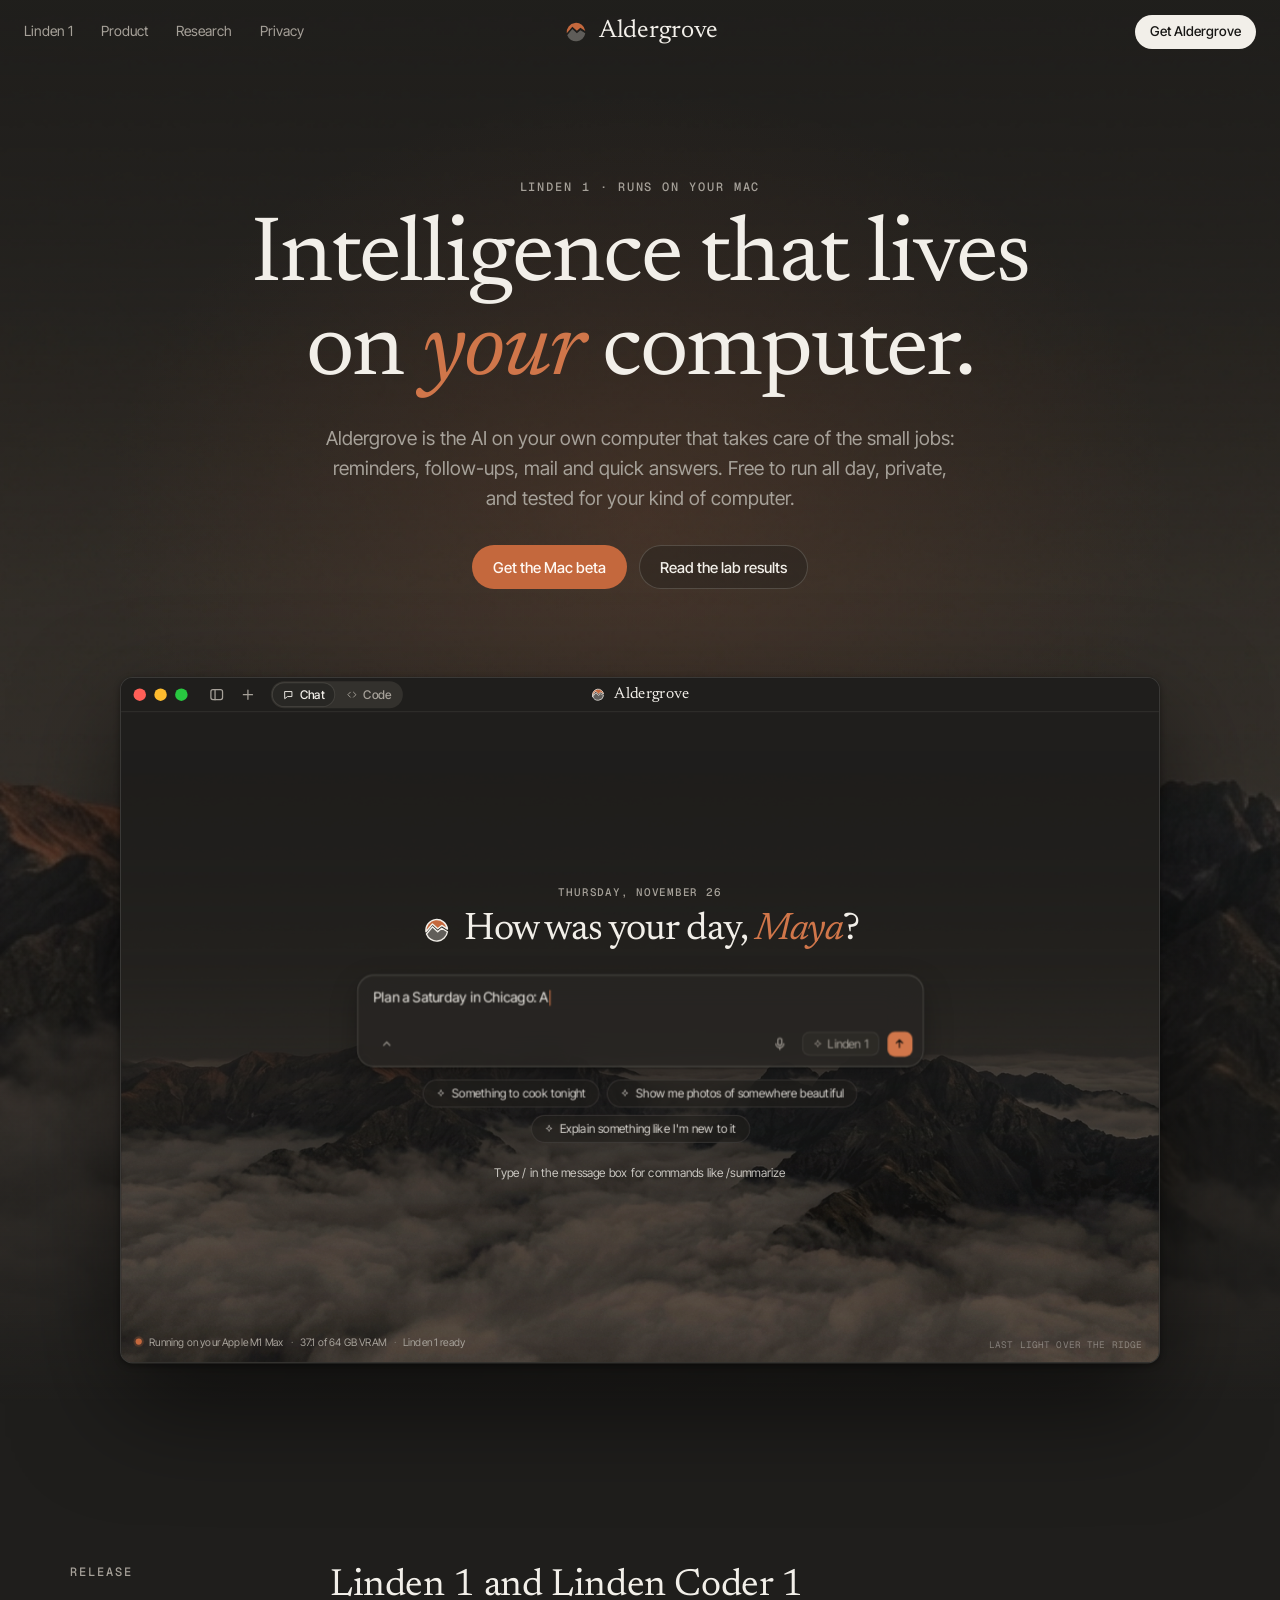
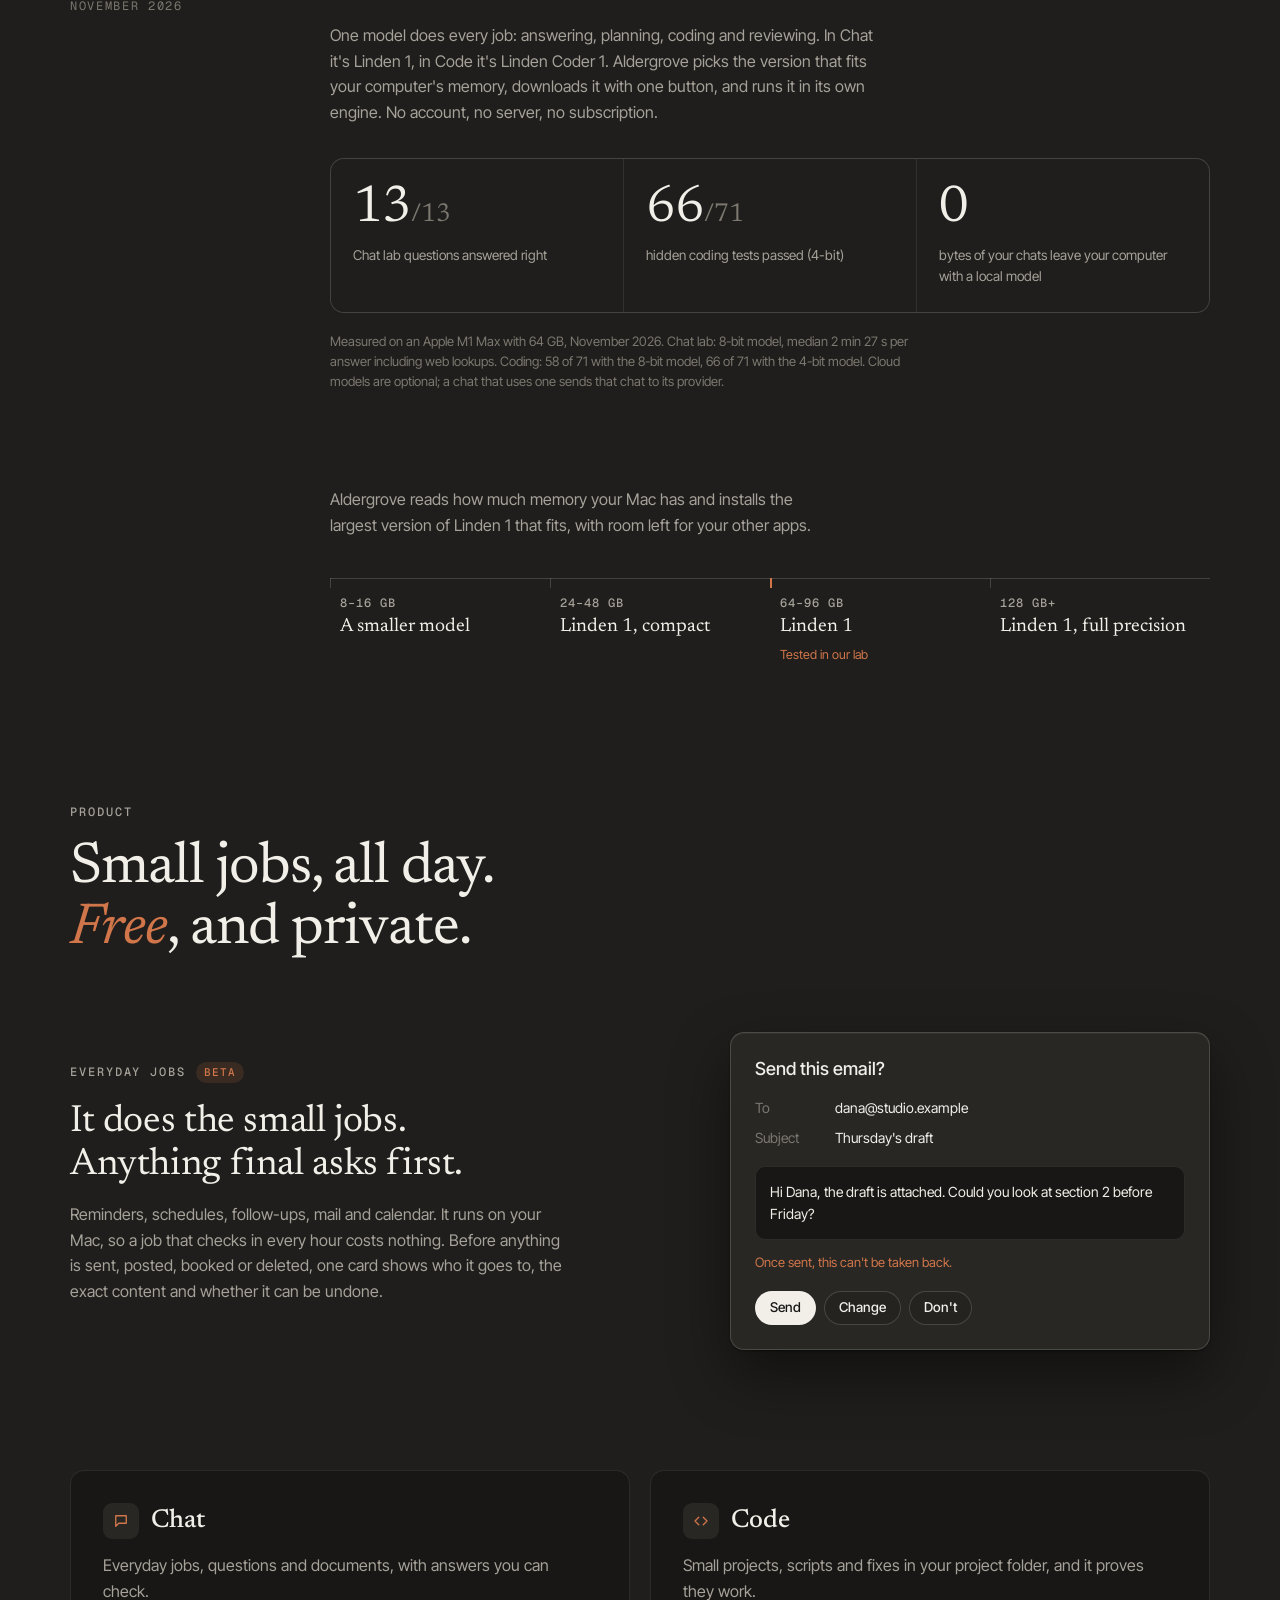
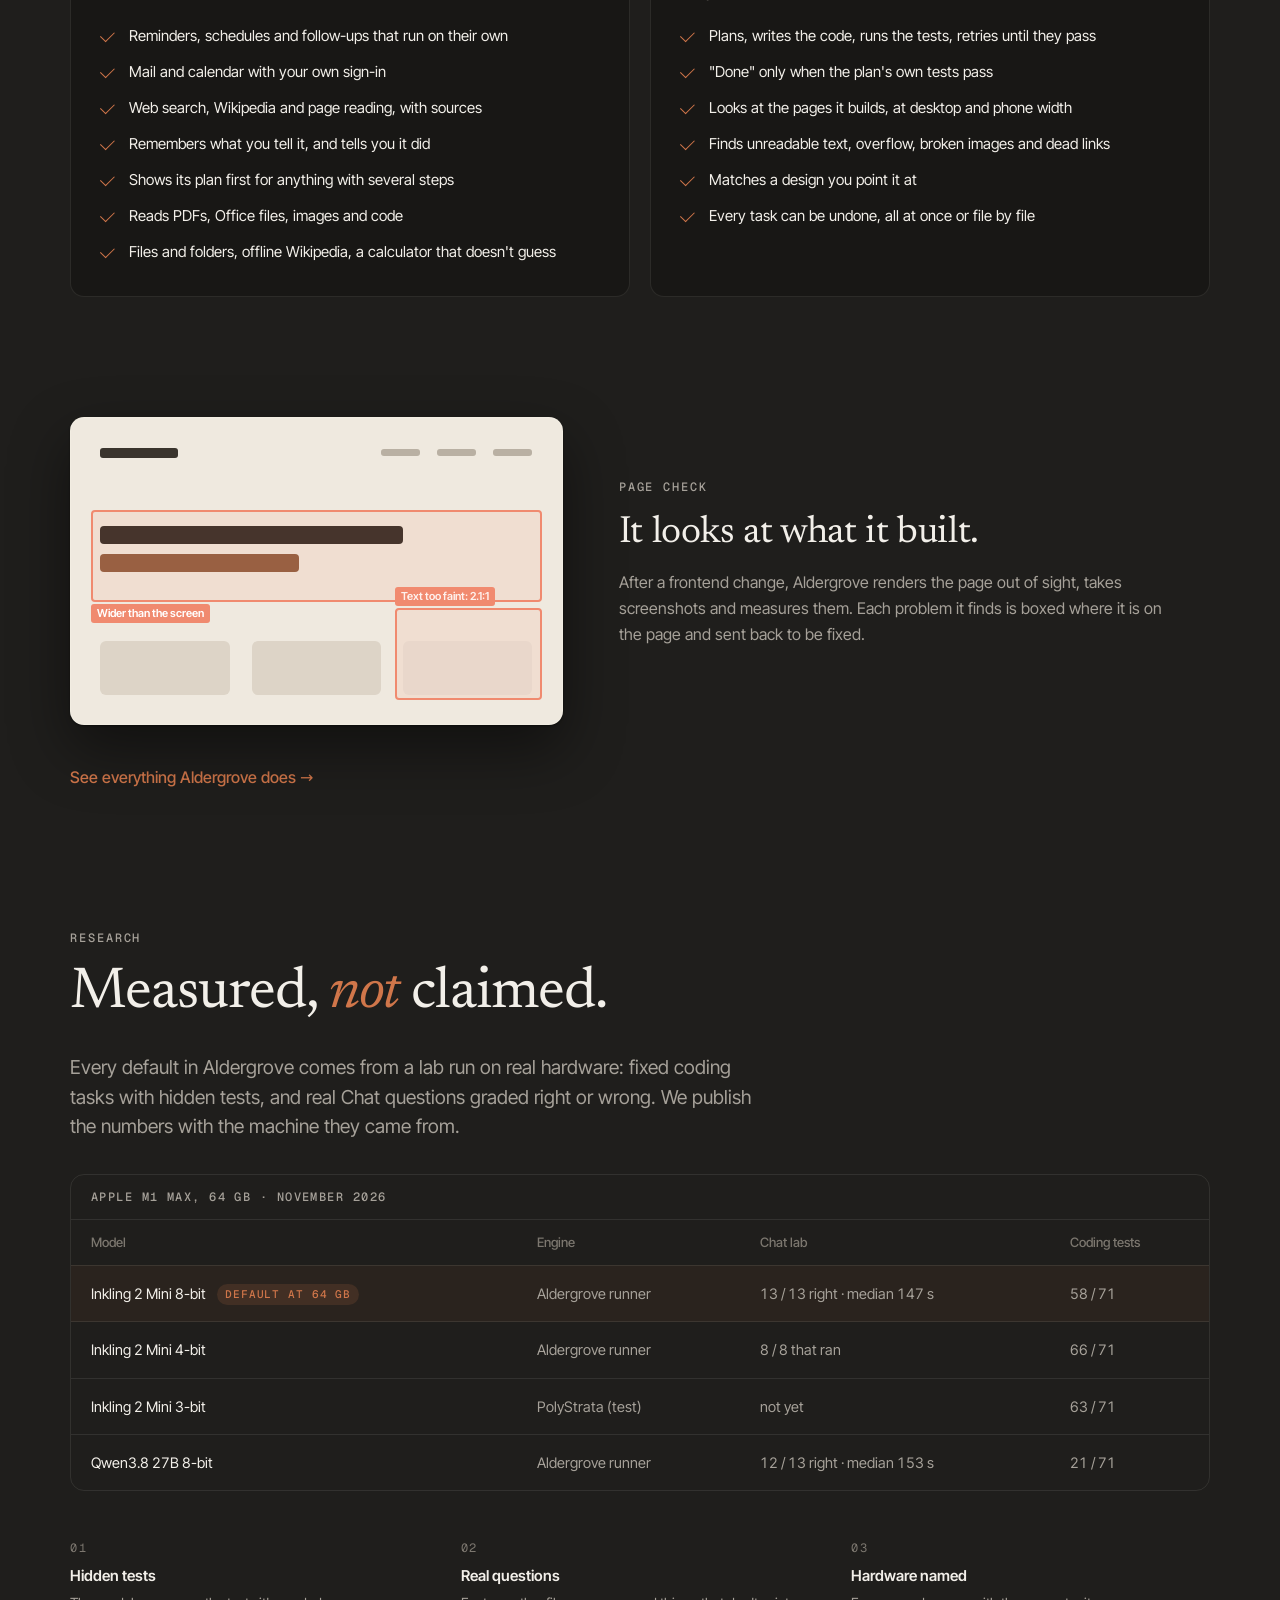
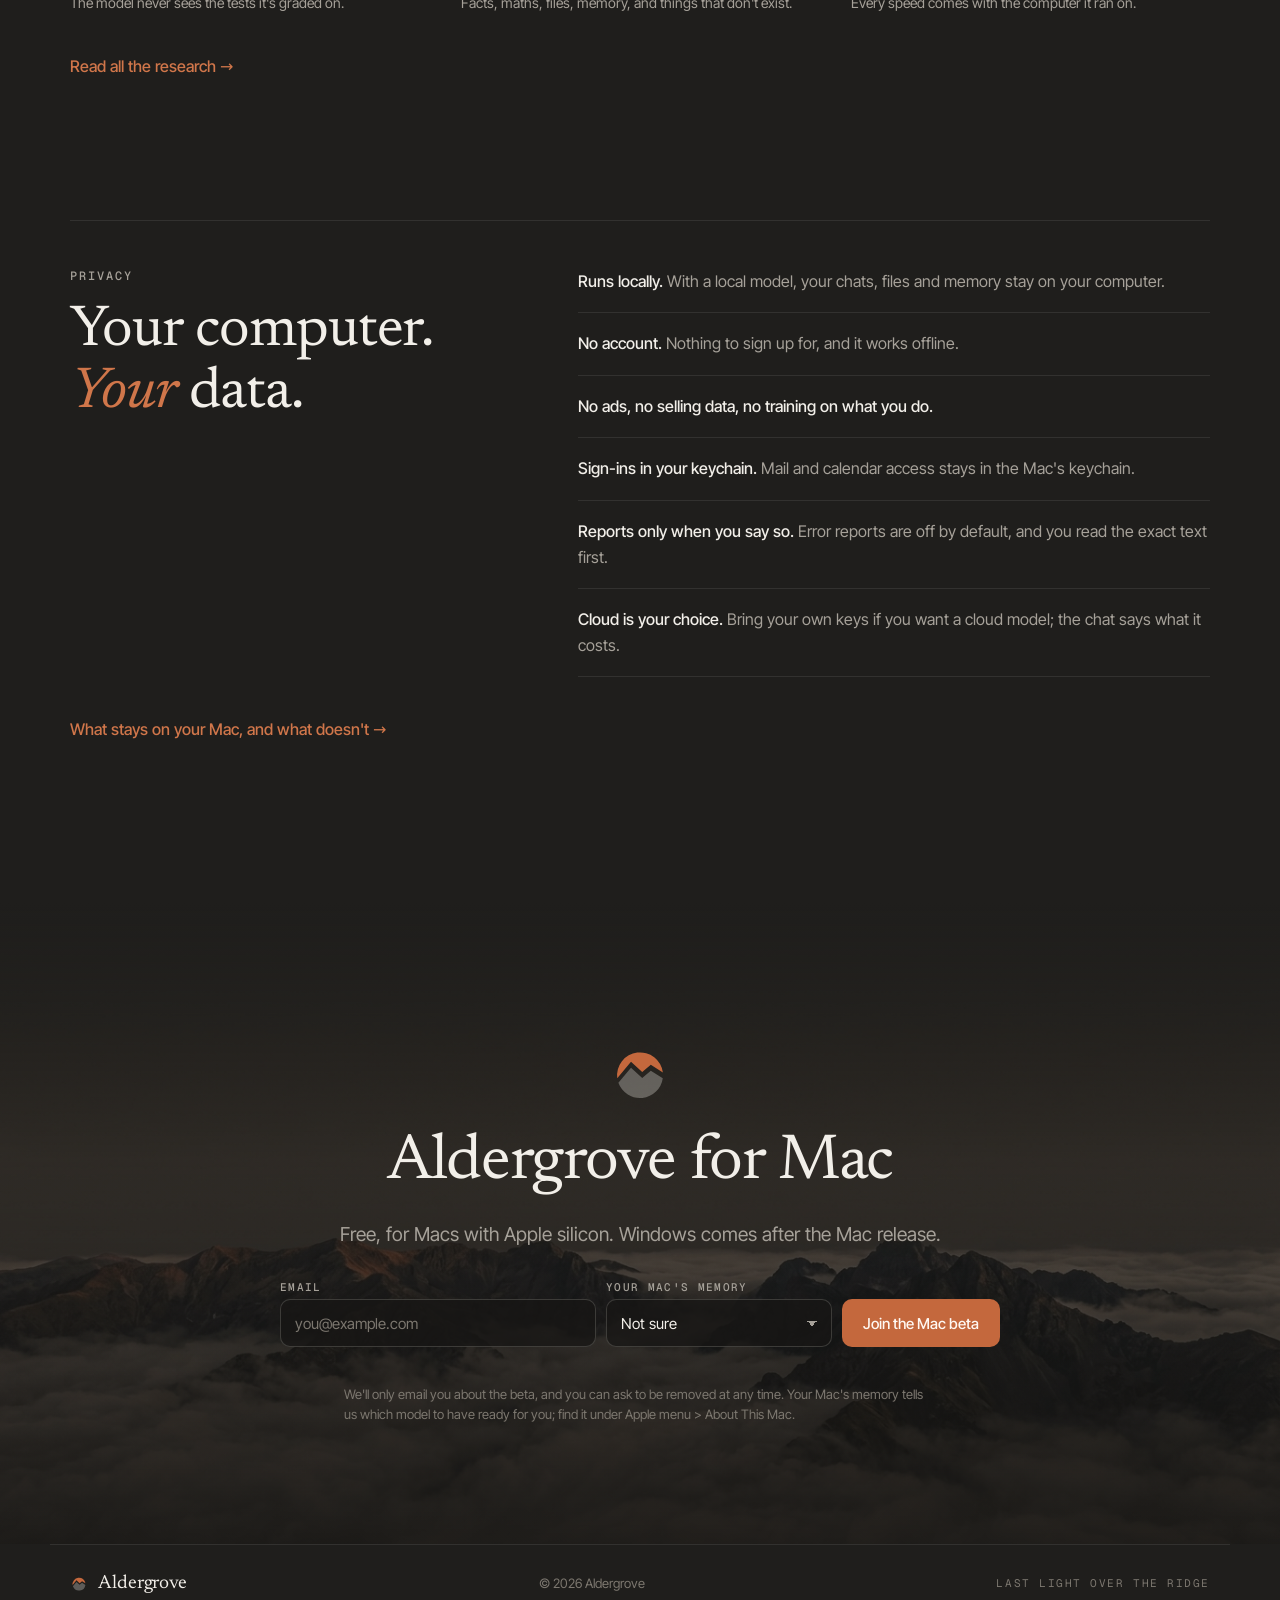
==== index.html @ d81e704b "Update site test build" ====
<!doctype html>
<html lang="en">
  <head>
    <meta charset="UTF-8" />
    <meta name="viewport" content="width=device-width, initial-scale=1.0" />
    <title>Aldergrove</title>
    <meta name="description" content="Aldergrove is the AI you run on your own computer and actually get work done with: free, private and offline, with one model tested for your kind of computer." />
    <link rel="icon" type="image/svg+xml" href="./mark.svg" />
    <script type="module" crossorigin src="./assets/main-BEG7u8wk.js"></script>
    <link rel="stylesheet" crossorigin href="./assets/main-D9XTgcmw.css">
  </head>
  <body>
    <header class="nav" id="top">
      <nav class="nav-links" aria-label="Sections">
        <a href="#linden">Linden 1</a>
        <a href="./product/index.html">Product</a>
        <a href="./research/index.html">Research</a>
        <a href="./privacy/index.html">Privacy</a>
      </nav>
      <a class="brand" href="#top" aria-label="Aldergrove home">
        <span class="mark" data-mark></span>
        <span class="wordmark">Aldergrove</span>
      </a>
      <div class="nav-end">
        <a class="btn btn-ink btn-sm" href="#get" data-to-signup>Get Aldergrove</a>
      </div>
    </header>

    <main>
      <!-- Hero: the ridge above the clouds, like the app's new-chat screen -->
      <section class="hero">
        <div class="hero-scene" aria-hidden="true"></div>
        <div class="hero-inner wrap">
          <p class="eyebrow reveal">Linden 1 &middot; runs on your Mac</p>
          <h1 class="display reveal">
            Intelligence that lives on <em>your</em> computer.
          </h1>
          <p class="lede reveal">
            Aldergrove is the AI on your own computer that takes care of the small jobs: reminders,
            follow-ups, mail and quick answers. Free to run all day, private, and tested for your kind of computer.
          </p>
          <div class="cta-row reveal">
            <a class="btn btn-accent" href="#get" data-to-signup>Get the Mac beta</a>
            <a class="btn btn-ghost" href="#research">Read the lab results</a>
          </div>
        </div>

        <!-- The app, drawn in code -->
        <div class="wrap">
          <figure class="appwin reveal" aria-label="The Aldergrove app's new-chat screen">
            <div class="appwin-stage">
              <div class="aw">
                <div class="aw-bar">
                  <span class="aw-dots" aria-hidden="true"><i></i><i></i><i></i></span>
                  <span class="aw-icon" aria-hidden="true"><svg viewBox="0 0 20 20"><rect x="3" y="4" width="14" height="12" rx="2.5"/><path d="M8 4v12"/></svg></span>
                  <span class="aw-icon" aria-hidden="true"><svg viewBox="0 0 20 20"><path d="M10 4.5v11M4.5 10h11"/></svg></span>
                  <span class="aw-modes" aria-hidden="true">
                    <span class="aw-mode on"><svg viewBox="0 0 20 20"><path d="M4.5 5h11v8h-7l-4 3z"/></svg>Chat</span>
                    <span class="aw-mode"><svg viewBox="0 0 20 20"><path d="M7.5 6 3.5 10l4 4M12.5 6l4 4-4 4"/></svg>Code</span>
                  </span>
                  <span class="aw-title"><span class="mark aw-title-mark" data-mark></span>Aldergrove</span>
                </div>
                <div class="aw-body">
                  <div class="aw-scenery" aria-hidden="true"><img src="./ridge.jpg" alt="" /></div>
                  <div class="aw-landing">
                    <p class="aw-date">Thursday, November 26</p>
                    <p class="aw-greet"><span class="mark aw-greet-mark" data-mark></span><span>How was your day, <em>Maya</em>?</span></p>
                    <div class="aw-composer">
                      <span class="aw-text" data-typer>Ask me anything, or give me a folder to work in...</span>
                      <span class="aw-row">
                        <span class="aw-tool" aria-hidden="true"><svg viewBox="0 0 20 20"><path d="m6 12 4-4 4 4"/></svg></span>
                        <span class="aw-spacer"></span>
                        <span class="aw-tool" aria-hidden="true"><svg viewBox="0 0 20 20"><rect x="7.5" y="3" width="5" height="9" rx="2.5"/><path d="M5 10a5 5 0 0 0 10 0M10 15v2.5"/></svg></span>
                        <span class="aw-chip"><svg viewBox="0 0 20 20" aria-hidden="true"><path d="M10 3c.6 3.6 1.9 5 5.5 5.5v1C11.9 10 10.6 11.4 10 15h-.1C9.4 11.4 8.1 10 4.5 9.5v-1C8.1 8 9.4 6.6 9.9 3z"/></svg>Linden 1</span>
                        <span class="aw-send" data-send aria-hidden="true"><svg viewBox="0 0 20 20"><path d="M10 15.5v-11M5.5 9 10 4.5 14.5 9"/></svg></span>
                      </span>
                    </div>
                    <div class="aw-suggest">
                      <span><svg viewBox="0 0 20 20" aria-hidden="true"><path d="M10 3c.6 3.6 1.9 5 5.5 5.5v1C11.9 10 10.6 11.4 10 15h-.1C9.4 11.4 8.1 10 4.5 9.5v-1C8.1 8 9.4 6.6 9.9 3z"/></svg>Something to cook tonight</span>
                      <span><svg viewBox="0 0 20 20" aria-hidden="true"><path d="M10 3c.6 3.6 1.9 5 5.5 5.5v1C11.9 10 10.6 11.4 10 15h-.1C9.4 11.4 8.1 10 4.5 9.5v-1C8.1 8 9.4 6.6 9.9 3z"/></svg>Show me photos of somewhere beautiful</span>
                      <span><svg viewBox="0 0 20 20" aria-hidden="true"><path d="M10 3c.6 3.6 1.9 5 5.5 5.5v1C11.9 10 10.6 11.4 10 15h-.1C9.4 11.4 8.1 10 4.5 9.5v-1C8.1 8 9.4 6.6 9.9 3z"/></svg>Explain something like I'm new to it</span>
                    </div>
                    <p class="aw-hint">Type / in the message box for commands like /summarize</p>
                  </div>
                  <div class="aw-status"><i></i>Running on your Apple M1 Max <b>&middot;</b> 37.1 of 64 GB VRAM <b>&middot;</b> Linden 1 ready</div>
                  <span class="aw-tag">Last light over the ridge</span>
                </div>
              </div>
            </div>
          </figure>
        </div>
      </section>

      <!-- Release note, lab style -->
      <section class="section wrap" id="linden">
        <div class="release">
          <div class="release-meta">
            <p class="eyebrow">Release</p>
            <p class="mono faint">November 2026</p>
          </div>
          <div class="release-body">
            <h2 class="h2">Linden 1 and Linden Coder 1</h2>
            <p class="body">
              One model does every job: answering, planning, coding and reviewing. In Chat it's Linden 1,
              in Code it's Linden Coder 1. Aldergrove picks the version that fits your computer's memory,
              downloads it with one button, and runs it in its own engine. No account, no server, no subscription.
            </p>
            <div class="stats">
              <div class="stat">
                <p class="stat-num">13<span>/13</span></p>
                <p class="stat-label">Chat lab questions answered right</p>
              </div>
              <div class="stat">
                <p class="stat-num">66<span>/71</span></p>
                <p class="stat-label">hidden coding tests passed (4-bit)</p>
              </div>
              <div class="stat">
                <p class="stat-num">0</p>
                <p class="stat-label">bytes of your chats leave your computer with a local model</p>
              </div>
            </div>
            <p class="fine">
              Measured on an Apple M1 Max with 64 GB, November 2026. Chat lab: 8-bit model, median 2 min 27 s per
              answer including web lookups. Coding: 58 of 71 with the 8-bit model, 66 of 71 with the 4-bit model.
              Cloud models are optional; a chat that uses one sends that chat to its provider.
            </p>
          </div>
        </div>

        <div class="tiers">
          <p class="tiers-lead">Aldergrove reads how much memory your Mac has and installs the largest version of Linden 1 that fits, with room left for your other apps.</p>
          <ol class="scale" aria-label="What Aldergrove installs for each amount of memory">
            <li><span class="scale-mem">8&ndash;16 GB</span><span class="scale-what">A smaller model</span></li>
            <li><span class="scale-mem">24&ndash;48 GB</span><span class="scale-what">Linden 1, compact</span></li>
            <li class="is-tested"><span class="scale-mem">64&ndash;96 GB</span><span class="scale-what">Linden 1</span><span class="scale-note">Tested in our lab</span></li>
            <li><span class="scale-mem">128 GB+</span><span class="scale-what">Linden 1, full precision</span></li>
          </ol>
        </div>
      </section>

      <!-- Product -->
      <section class="section wrap" id="product">
        <p class="eyebrow">Product</p>
        <h2 class="h1">Small jobs, all day. <em>Free</em>, and private.</h2>

        <!-- Everyday jobs -->
        <div class="split">
          <div class="split-copy">
            <p class="eyebrow">Everyday jobs <span class="badge">Beta</span></p>
            <h3 class="h2">It does the small jobs. Anything final asks first.</h3>
            <p class="body">
              Reminders, schedules, follow-ups, mail and calendar. It runs on your Mac, so a job that checks in every hour
              costs nothing. Before anything is sent, posted, booked or deleted, one card shows who it goes to, the exact
              content and whether it can be undone.
            </p>
          </div>
          <div class="card-ask" aria-label="A confirmation card">
            <p class="ask-title">Send this email?</p>
            <dl class="ask-fields">
              <div><dt>To</dt><dd>dana@studio.example</dd></div>
              <div><dt>Subject</dt><dd>Thursday's draft</dd></div>
            </dl>
            <p class="ask-content">Hi Dana, the draft is attached. Could you look at section 2 before Friday?</p>
            <p class="ask-undo">Once sent, this can't be taken back.</p>
            <div class="ask-actions">
              <span class="btn btn-ink btn-sm">Send</span>
              <span class="btn btn-ghost btn-sm">Change</span>
              <span class="btn btn-ghost btn-sm">Don't</span>
            </div>
          </div>
        </div>

        <div class="modes">
          <article class="mode">
            <header class="mode-head">
              <span class="mode-icon" aria-hidden="true">
                <svg viewBox="0 0 24 24"><path d="M5 5h14v10H9l-4 4z" /></svg>
              </span>
              <h3 class="h3">Chat</h3>
            </header>
            <p class="body">Everyday jobs, questions and documents, with answers you can check.</p>
            <ul class="ticks">
              <li>Reminders, schedules and follow-ups that run on their own</li>
              <li>Mail and calendar with your own sign-in</li>
              <li>Web search, Wikipedia and page reading, with sources</li>
              <li>Remembers what you tell it, and tells you it did</li>
              <li>Shows its plan first for anything with several steps</li>
              <li>Reads PDFs, Office files, images and code</li>
              <li>Files and folders, offline Wikipedia, a calculator that doesn't guess</li>
            </ul>
          </article>
          <article class="mode">
            <header class="mode-head">
              <span class="mode-icon" aria-hidden="true">
                <svg viewBox="0 0 24 24"><path d="M9 7l-5 5 5 5M15 7l5 5-5 5" /></svg>
              </span>
              <h3 class="h3">Code</h3>
            </header>
            <p class="body">Small projects, scripts and fixes in your project folder, and it proves they work.</p>
            <ul class="ticks">
              <li>Plans, writes the code, runs the tests, retries until they pass</li>
              <li>"Done" only when the plan's own tests pass</li>
              <li>Looks at the pages it builds, at desktop and phone width</li>
              <li>Finds unreadable text, overflow, broken images and dead links</li>
              <li>Matches a design you point it at</li>
              <li>Every task can be undone, all at once or file by file</li>
            </ul>
          </article>
        </div>

        <!-- Page check, drawn -->
        <div class="split split-rev">
          <div class="split-copy">
            <p class="eyebrow">Page check</p>
            <h3 class="h2">It looks at what it built.</h3>
            <p class="body">
              After a frontend change, Aldergrove renders the page out of sight, takes screenshots and measures them.
              Each problem it finds is boxed where it is on the page and sent back to be fixed.
            </p>
          </div>
          <div class="shot" aria-label="A screenshot with two problems marked">
            <div class="shot-page">
              <div class="sp-nav"><b></b><i></i><i></i><i></i></div>
              <div class="sp-hero"><b></b><b class="short"></b></div>
              <div class="sp-cards"><i></i><i></i><i class="low"></i></div>
            </div>
            <span class="shot-mark m1"><em>Text too faint: 2.1:1</em></span>
            <span class="shot-mark m2"><em>Wider than the screen</em></span>
          </div>
        </div>

      <p class="more"><a class="more-link" href="./product/index.html">See everything Aldergrove does <span aria-hidden="true">&rarr;</span></a></p>
      </section>

      <!-- Research -->
      <section class="section wrap" id="research">
        <p class="eyebrow">Research</p>
        <h2 class="h1">Measured, <em>not</em> claimed.</h2>
        <p class="lede narrow">
          Every default in Aldergrove comes from a lab run on real hardware: fixed coding tasks with hidden tests,
          and real Chat questions graded right or wrong. We publish the numbers with the machine they came from.
        </p>
        <div class="table-wrap">
          <table class="results">
            <caption>Apple M1 Max, 64 GB &middot; November 2026</caption>
            <thead>
              <tr><th scope="col">Model</th><th scope="col">Engine</th><th scope="col">Chat lab</th><th scope="col">Coding tests</th></tr>
            </thead>
            <tbody>
              <tr class="is-default"><td>Inkling 2 Mini 8-bit <span class="badge">Default at 64 GB</span></td><td>Aldergrove runner</td><td>13 / 13 right &middot; median 147 s</td><td>58 / 71</td></tr>
              <tr><td>Inkling 2 Mini 4-bit</td><td>Aldergrove runner</td><td>8 / 8 that ran</td><td>66 / 71</td></tr>
              <tr><td>Inkling 2 Mini 3-bit</td><td>PolyStrata (test)</td><td>not yet</td><td>63 / 71</td></tr>
              <tr><td>Qwen3.8 27B 8-bit</td><td>Aldergrove runner</td><td>12 / 13 right &middot; median 153 s</td><td>21 / 71</td></tr>
            </tbody>
          </table>
        </div>
        <div class="method">
          <div><p class="mono faint">01</p><h4 class="h4">Hidden tests</h4><p class="body sm">The model never sees the tests it's graded on.</p></div>
          <div><p class="mono faint">02</p><h4 class="h4">Real questions</h4><p class="body sm">Facts, maths, files, memory, and things that don't exist.</p></div>
          <div><p class="mono faint">03</p><h4 class="h4">Hardware named</h4><p class="body sm">Every speed comes with the computer it ran on.</p></div>
        </div>
      <p class="more"><a class="more-link" href="./research/index.html">Read all the research <span aria-hidden="true">&rarr;</span></a></p>
      </section>

      <!-- Privacy -->
      <section class="section wrap" id="privacy">
        <div class="privacy">
          <div>
            <p class="eyebrow">Privacy</p>
            <h2 class="h1">Your computer. <em>Your</em> data.</h2>
          </div>
          <ul class="pledges">
            <li><b>Runs locally.</b> With a local model, your chats, files and memory stay on your computer.</li>
            <li><b>No account.</b> Nothing to sign up for, and it works offline.</li>
            <li><b>No ads, no selling data, no training on what you do.</b></li>
            <li><b>Sign-ins in your keychain.</b> Mail and calendar access stays in the Mac's keychain.</li>
            <li><b>Reports only when you say so.</b> Error reports are off by default, and you read the exact text first.</li>
            <li><b>Cloud is your choice.</b> Bring your own keys if you want a cloud model; the chat says what it costs.</li>
          </ul>
        </div>
      <p class="more"><a class="more-link" href="./privacy/index.html">What stays on your Mac, and what doesn't <span aria-hidden="true">&rarr;</span></a></p>
      </section>

      <!-- Get -->
      <section class="get" id="get">
        <div class="get-scene" aria-hidden="true"></div>
        <div class="wrap get-inner">
          <span class="mark mark-lg" data-mark></span>
          <h2 class="display sm">Aldergrove for Mac</h2>
          <p class="lede">Free, for Macs with Apple silicon. Windows comes after the Mac release.</p>
          <form class="signup" id="signup" novalidate>
            <div class="signup-fields">
              <label class="field field-email" for="signup-email">
                <span class="field-label">Email</span>
                <input id="signup-email" name="email" type="email" autocomplete="email" inputmode="email" placeholder="you@example.com" required />
              </label>
              <label class="field field-mem" for="signup-memory">
                <span class="field-label">Your Mac's memory</span>
                <select id="signup-memory" name="memory">
                  <option value="">Not sure</option>
                  <option value="8">8 GB</option>
                  <option value="16">16 GB</option>
                  <option value="24">24 GB</option>
                  <option value="32-48">32 to 48 GB</option>
                  <option value="64-96">64 to 96 GB</option>
                  <option value="128+">128 GB or more</option>
                </select>
              </label>
              <button class="btn btn-accent signup-btn" type="submit" id="signup-submit">Join the Mac beta</button>
            </div>
            <label class="hp" aria-hidden="true">Leave this empty <input name="company" tabindex="-1" autocomplete="off" /></label>
            <p class="signup-status" id="signup-status" role="status" aria-live="polite"></p>
            <p class="fine">
              We'll only email you about the beta, and you can ask to be removed at any time. Your Mac's memory tells us
              which model to have ready for you; find it under Apple menu &gt; About This Mac.
            </p>
          </form>
          <div class="signup-done" id="signup-done" hidden>
            <p class="h2">You're on the list.</p>
            <p class="lede">We'll email you when the Mac beta opens. Local models are free; cloud models bill through your own provider.</p>
          </div>
        </div>
      </section>
    </main>

    <footer class="foot wrap">
      <span class="brand brand-foot"><span class="mark mark-sm" data-mark></span><span class="wordmark">Aldergrove</span></span>
      <span class="faint">&copy; 2026 Aldergrove</span>
      <span class="mono faint">Last light over the ridge</span>
    </footer>

  </body>
---- assets/main-D9XTgcmw.css ----
@font-face{font-family:Inter Tight Variable;font-style:normal;font-display:swap;font-weight:100 900;src:url(./inter-tight-cyrillic-ext-wght-normal-okcGN4Nq.woff2) format("woff2-variations");unicode-range:U+0460-052F,U+1C80-1C8A,U+20B4,U+2DE0-2DFF,U+A640-A69F,U+FE2E-FE2F}@font-face{font-family:Inter Tight Variable;font-style:normal;font-display:swap;font-weight:100 900;src:url(./inter-tight-cyrillic-wght-normal-BS41q_Tv.woff2) format("woff2-variations");unicode-range:U+0301,U+0400-045F,U+0490-0491,U+04B0-04B1,U+2116}@font-face{font-family:Inter Tight Variable;font-style:normal;font-display:swap;font-weight:100 900;src:url(./inter-tight-greek-ext-wght-normal-DQgQPNk4.woff2) format("woff2-variations");unicode-range:U+1F00-1FFF}@font-face{font-family:Inter Tight Variable;font-style:normal;font-display:swap;font-weight:100 900;src:url(./inter-tight-greek-wght-normal-sS1B39LI.woff2) format("woff2-variations");unicode-range:U+0370-0377,U+037A-037F,U+0384-038A,U+038C,U+038E-03A1,U+03A3-03FF}@font-face{font-family:Inter Tight Variable;font-style:normal;font-display:swap;font-weight:100 900;src:url(./inter-tight-vietnamese-wght-normal-TKKdAiBA.woff2) format("woff2-variations");unicode-range:U+0102-0103,U+0110-0111,U+0128-0129,U+0168-0169,U+01A0-01A1,U+01AF-01B0,U+0300-0301,U+0303-0304,U+0308-0309,U+0323,U+0329,U+1EA0-1EF9,U+20AB}@font-face{font-family:Inter Tight Variable;font-style:normal;font-display:swap;font-weight:100 900;src:url(./inter-tight-latin-ext-wght-normal-B4u9PlvR.woff2) format("woff2-variations");unicode-range:U+0100-02BA,U+02BD-02C5,U+02C7-02CC,U+02CE-02D7,U+02DD-02FF,U+0304,U+0308,U+0329,U+1D00-1DBF,U+1E00-1E9F,U+1EF2-1EFF,U+2020,U+20A0-20AB,U+20AD-20C0,U+2113,U+2C60-2C7F,U+A720-A7FF}@font-face{font-family:Inter Tight Variable;font-style:normal;font-display:swap;font-weight:100 900;src:url(./inter-tight-latin-wght-normal-DX-nOvPD.woff2) format("woff2-variations");unicode-range:U+0000-00FF,U+0131,U+0152-0153,U+02BB-02BC,U+02C6,U+02DA,U+02DC,U+0304,U+0308,U+0329,U+2000-206F,U+20AC,U+2122,U+2191,U+2193,U+2212,U+2215,U+FEFF,U+FFFD}@font-face{font-family:Newsreader Variable;font-style:normal;font-display:swap;font-weight:200 800;src:url(./newsreader-vietnamese-wght-normal-Czsa-EzN.woff2) format("woff2-variations");unicode-range:U+0102-0103,U+0110-0111,U+0128-0129,U+0168-0169,U+01A0-01A1,U+01AF-01B0,U+0300-0301,U+0303-0304,U+0308-0309,U+0323,U+0329,U+1EA0-1EF9,U+20AB}@font-face{font-family:Newsreader Variable;font-style:normal;font-display:swap;font-weight:200 800;src:url(./newsreader-latin-ext-wght-normal-C-3rgBeH.woff2) format("woff2-variations");unicode-range:U+0100-02BA,U+02BD-02C5,U+02C7-02CC,U+02CE-02D7,U+02DD-02FF,U+0304,U+0308,U+0329,U+1D00-1DBF,U+1E00-1E9F,U+1EF2-1EFF,U+2020,U+20A0-20AB,U+20AD-20C0,U+2113,U+2C60-2C7F,U+A720-A7FF}@font-face{font-family:Newsreader Variable;font-style:normal;font-display:swap;font-weight:200 800;src:url(./newsreader-latin-wght-normal-CCVVNp6i.woff2) format("woff2-variations");unicode-range:U+0000-00FF,U+0131,U+0152-0153,U+02BB-02BC,U+02C6,U+02DA,U+02DC,U+0304,U+0308,U+0329,U+2000-206F,U+20AC,U+2122,U+2191,U+2193,U+2212,U+2215,U+FEFF,U+FFFD}@font-face{font-family:Newsreader Variable;font-style:italic;font-display:swap;font-weight:200 800;src:url(./newsreader-vietnamese-wght-italic-xAqemagA.woff2) format("woff2-variations");unicode-range:U+0102-0103,U+0110-0111,U+0128-0129,U+0168-0169,U+01A0-01A1,U+01AF-01B0,U+0300-0301,U+0303-0304,U+0308-0309,U+0323,U+0329,U+1EA0-1EF9,U+20AB}@font-face{font-family:Newsreader Variable;font-style:italic;font-display:swap;font-weight:200 800;src:url(./newsreader-latin-ext-wght-italic-DFS986qL.woff2) format("woff2-variations");unicode-range:U+0100-02BA,U+02BD-02C5,U+02C7-02CC,U+02CE-02D7,U+02DD-02FF,U+0304,U+0308,U+0329,U+1D00-1DBF,U+1E00-1E9F,U+1EF2-1EFF,U+2020,U+20A0-20AB,U+20AD-20C0,U+2113,U+2C60-2C7F,U+A720-A7FF}@font-face{font-family:Newsreader Variable;font-style:italic;font-display:swap;font-weight:200 800;src:url(./newsreader-latin-wght-italic-Bxi8ein9.woff2) format("woff2-variations");unicode-range:U+0000-00FF,U+0131,U+0152-0153,U+02BB-02BC,U+02C6,U+02DA,U+02DC,U+0304,U+0308,U+0329,U+2000-206F,U+20AC,U+2122,U+2191,U+2193,U+2212,U+2215,U+FEFF,U+FFFD}@font-face{font-family:Geist Mono Variable;font-style:normal;font-display:swap;font-weight:100 900;src:url(./geist-mono-cyrillic-ext-wght-normal-X_5orZeX.woff2) format("woff2-variations");unicode-range:U+0460-052F,U+1C80-1C8A,U+20B4,U+2DE0-2DFF,U+A640-A69F,U+FE2E-FE2F}@font-face{font-family:Geist Mono Variable;font-style:normal;font-display:swap;font-weight:100 900;src:url(./geist-mono-cyrillic-wght-normal-DiZS0aHC.woff2) format("woff2-variations");unicode-range:U+0301,U+0400-045F,U+0490-0491,U+04B0-04B1,U+2116}@font-face{font-family:Geist Mono Variable;font-style:normal;font-display:swap;font-weight:100 900;src:url(./geist-mono-symbols2-wght-normal-CO5SzqOn.woff2) format("woff2-variations");unicode-range:U+2000-2001,U+2004-2008,U+200A,U+23B8-23BD,U+2500-259F}@font-face{font-family:Geist Mono Variable;font-style:normal;font-display:swap;font-weight:100 900;src:url(./geist-mono-vietnamese-wght-normal-DadHysG0.woff2) format("woff2-variations");unicode-range:U+0102-0103,U+0110-0111,U+0128-0129,U+0168-0169,U+01A0-01A1,U+01AF-01B0,U+0300-0301,U+0303-0304,U+0308-0309,U+0323,U+0329,U+1EA0-1EF9,U+20AB}@font-face{font-family:Geist Mono Variable;font-style:normal;font-display:swap;font-weight:100 900;src:url(./geist-mono-latin-ext-wght-normal-Bwz-egvJ.woff2) format("woff2-variations");unicode-range:U+0100-02BA,U+02BD-02C5,U+02C7-02CC,U+02CE-02D7,U+02DD-02FF,U+0304,U+0308,U+0329,U+1D00-1DBF,U+1E00-1E9F,U+1EF2-1EFF,U+2020,U+20A0-20AB,U+20AD-20C0,U+2113,U+2C60-2C7F,U+A720-A7FF}@font-face{font-family:Geist Mono Variable;font-style:normal;font-display:swap;font-weight:100 900;src:url(./geist-mono-latin-wght-normal-XN7g48iV.woff2) format("woff2-variations");unicode-range:U+0000-00FF,U+0131,U+0152-0153,U+02BB-02BC,U+02C6,U+02DA,U+02DC,U+0304,U+0308,U+0329,U+2000-206F,U+20AC,U+2122,U+2191,U+2193,U+2212,U+2215,U+FEFF,U+FFFD}:root{--bg: #1f1e1c;--bg-deep: #181715;--surface: #282724;--surface-2: #33312d;--text: #f2efe9;--muted: #a6a199;--faint: #7c776f;--line: rgba(255, 250, 240, .085);--line-strong: rgba(255, 250, 240, .16);--accent: #d0764a;--accent-hover: #dc8a5f;--terracotta: #c4683d;--accent-soft: rgba(208, 118, 74, .14);--ok: #7ab889;--bad: #f08a6f;--ink-text: #181715;--serif: "Newsreader Variable", "Iowan Old Style", Georgia, serif;--sans: "Inter Tight Variable", "Segoe UI", system-ui, sans-serif;--mono: "Geist Mono Variable", ui-monospace, Menlo, monospace;--radius: 10px;--radius-lg: 14px;--ease: cubic-bezier(.16, 1, .3, 1);--shadow: 0 1px 2px rgba(0, 0, 0, .42), 0 24px 60px rgba(0, 0, 0, .45), inset 0 1px 0 rgba(255, 250, 240, .05);color-scheme:dark}*{box-sizing:border-box}html{scroll-behavior:smooth}@media(prefers-reduced-motion:reduce){html{scroll-behavior:auto}}body{margin:0;background:var(--bg);color:var(--text);font:400 16px/1.6 var(--sans);-webkit-font-smoothing:antialiased;overflow-x:hidden}img,svg{max-width:100%;display:block}a{color:inherit}:focus-visible{outline:2px solid var(--accent);outline-offset:3px;border-radius:4px}.wrap{width:100%;max-width:1180px;margin:0 auto;padding-left:max(20px,env(safe-area-inset-left,0px));padding-right:max(20px,env(safe-area-inset-right,0px))}.eyebrow{font:500 12px/1.2 var(--mono);letter-spacing:.16em;text-transform:uppercase;color:var(--muted);margin:0 0 18px;display:flex;align-items:center;gap:10px}.mono{font-family:var(--mono);font-size:12px;letter-spacing:.14em;text-transform:uppercase}.faint{color:var(--faint)}.display{font:400 clamp(44px,7.4vw,92px)/1.02 var(--serif);letter-spacing:-.022em;margin:0 0 24px;text-wrap:balance}.display.sm{font-size:clamp(38px,5.4vw,64px)}.h1{font:400 clamp(34px,4.6vw,58px)/1.06 var(--serif);letter-spacing:-.018em;margin:0 0 28px;max-width:18ch;text-wrap:balance}.h2{font:400 clamp(28px,3.2vw,38px)/1.12 var(--serif);letter-spacing:-.01em;margin:0 0 16px;text-wrap:balance}.h3{font:500 26px/1.2 var(--serif);margin:0}.h4{font:600 15px/1.3 var(--sans);margin:8px 0 6px}em{font-style:italic;color:var(--accent)}.display em,.h1 em{font-weight:400}.lede{font-size:clamp(17px,1.5vw,20px);line-height:1.55;color:var(--muted);max-width:58ch;margin:0 0 32px}.lede.narrow{max-width:62ch}.body{color:var(--muted);margin:0 0 16px;max-width:62ch}.body.sm{font-size:14px;margin:0}.fine{font-size:13px;color:var(--faint);max-width:74ch;margin:18px 0 0;line-height:1.55}.btn{display:inline-flex;align-items:center;justify-content:center;height:44px;padding:0 20px;border-radius:999px;font:500 15px/1 var(--sans);text-decoration:none;white-space:nowrap;border:1px solid transparent;transition:background .16s var(--ease),border-color .16s var(--ease),transform .16s var(--ease)}.btn:hover{transform:translateY(-1px)}.btn-sm{height:34px;padding:0 14px;font-size:13.5px}.btn-accent{background:var(--terracotta);color:#fff8f2}.btn-accent:hover{background:var(--accent-hover)}.btn-ink{background:var(--text);color:var(--ink-text)}.btn-ink:hover{background:#fff}.btn-ghost{border-color:var(--line-strong);color:var(--text);background:#1f1e1c59}.btn-ghost:hover{border-color:#fffaf04d}.cta-row{display:flex;flex-wrap:wrap;gap:12px}.cta-row.center{justify-content:center}.badge{display:inline-block;font:500 11px/1 var(--mono);letter-spacing:.08em;text-transform:uppercase;color:var(--accent);background:var(--accent-soft);padding:5px 8px;border-radius:999px;vertical-align:middle}.mark{display:inline-block;width:26px;height:26px;flex:none}.mark svg{width:100%;height:100%}.mark-sm{width:18px;height:18px}.mark-md{width:1.05em;height:1.05em}.mark-lg{width:64px;height:64px;margin:0 auto 24px;display:block}.nav{position:fixed;top:0;left:0;right:0;z-index:20;display:grid;grid-template-columns:1fr auto 1fr;align-items:center;height:64px;padding-top:env(safe-area-inset-top,0px);padding-left:max(24px,env(safe-area-inset-left,0px));padding-right:max(24px,env(safe-area-inset-right,0px));border-bottom:1px solid transparent;transition:background .24s var(--ease),border-color .24s var(--ease)}.nav.is-scrolled{background:#181715c7;-webkit-backdrop-filter:blur(14px) saturate(1.2);backdrop-filter:blur(14px) saturate(1.2);border-bottom-color:var(--line)}.nav-links{display:flex;gap:28px;font-size:14px}.nav-links a{color:var(--muted);text-decoration:none;transition:color .16s}.nav-links a:hover{color:var(--text)}.brand{display:inline-flex;align-items:center;gap:10px;text-decoration:none}.wordmark{font:400 25px/1 var(--serif);letter-spacing:-.005em}.nav-end{display:flex;justify-content:flex-end}.hero{position:relative;padding:180px 0 0;isolation:isolate}.hero-scene{position:absolute;inset:0 0 auto;height:112%;z-index:-1;background:linear-gradient(180deg,rgba(31,30,28,.92) 0%,rgba(31,30,28,.45) 38%,rgba(31,30,28,.55) 62%,var(--bg) 92%),url(../ridge.jpg) center 62% / cover no-repeat}.hero-scene:after{content:"";position:absolute;top:0;right:0;bottom:0;left:0;background:radial-gradient(60% 40% at 50% 34%,rgba(196,104,61,.14),transparent 70%)}.hero-inner{text-align:center;display:flex;flex-direction:column;align-items:center}.hero .lede{margin-left:auto;margin-right:auto}.hero .cta-row{justify-content:center;margin-bottom:88px}.hero .eyebrow{justify-content:center}.section{padding-top:140px}#linden{padding-top:160px}.release{display:grid;grid-template-columns:220px minmax(0,1fr);gap:40px;padding-top:40px;border-top:1px solid var(--line)}.release-meta .mono{margin:0}.stats{display:grid;grid-template-columns:repeat(3,minmax(0,1fr));gap:1px;background:var(--line);border:1px solid var(--line);border-radius:var(--radius-lg);overflow:hidden;margin-top:32px}.stat{background:var(--bg);padding:24px 22px}.stat-num{font:400 52px/1 var(--serif);margin:0 0 10px;font-variant-numeric:tabular-nums}.stat-num span{color:var(--faint);font-size:.5em}.stat-label{margin:0;font-size:13.5px;color:var(--muted)}.tiers{margin-top:96px;display:grid;grid-template-columns:220px minmax(0,1fr);gap:40px}.tiers-lead{grid-column:2;margin:0;max-width:54ch;color:var(--muted)}.scale{grid-column:2;list-style:none;margin:0;padding:0;display:grid;grid-template-columns:repeat(4,minmax(0,1fr));border-top:1px solid var(--line-strong)}.scale li{position:relative;padding:18px 16px 0 0;display:grid;gap:6px;align-content:start}.scale li:before{content:"";position:absolute;left:0;top:-1px;width:1px;height:10px;background:var(--line-strong)}.scale-mem{font:500 12px/1 var(--mono);letter-spacing:.08em;color:var(--muted);padding-left:10px}.scale-what{font:400 19px/1.25 var(--serif);padding-left:10px}.scale-note{font-size:12.5px;color:var(--accent);padding-left:10px}.scale li.is-tested:before{background:var(--accent);width:2px}.modes{display:grid;grid-template-columns:repeat(2,minmax(0,1fr));gap:20px}.mode{background:var(--bg-deep);border:1px solid var(--line);border-radius:var(--radius-lg);padding:32px}.mode-head{display:flex;align-items:center;gap:12px;margin-bottom:14px}.mode-icon{width:36px;height:36px;border-radius:9px;background:var(--surface);display:grid;place-items:center}.mode-icon svg{width:18px;height:18px;fill:none;stroke:var(--accent);stroke-width:1.8;stroke-linecap:round;stroke-linejoin:round}.ticks{list-style:none;padding:0;margin:20px 0 0;display:grid;gap:12px}.ticks li{position:relative;padding-left:26px;font-size:15px}.ticks li:before{content:"";position:absolute;left:0;top:.55em;width:12px;height:7px;border-left:1.8px solid var(--accent);border-bottom:1.8px solid var(--accent);transform:rotate(-45deg) translateY(-3px)}.split{display:grid;grid-template-columns:minmax(0,5fr) minmax(0,6fr);gap:56px;align-items:center;margin-top:120px}.split-rev .split-copy{order:2}.h1+.split{margin-top:72px}.split+.modes{margin-top:120px}.shot{position:relative;aspect-ratio:16 / 10;max-width:100%;border-radius:var(--radius-lg);border:1px solid var(--line-strong);background:#efe9df;overflow:hidden;box-shadow:var(--shadow)}.shot-page{position:absolute;top:0;right:0;bottom:0;left:0;padding:6%;display:grid;grid-template-rows:auto 1fr auto;gap:8%}.sp-nav{display:flex;align-items:center;gap:4%}.sp-nav b{width:18%;height:10px;border-radius:3px;background:#3a342d}.sp-nav i{width:9%;height:7px;border-radius:3px;background:#b9b0a3}.sp-nav i:first-of-type{margin-left:auto}.sp-hero{display:grid;align-content:center;gap:10px}.sp-hero b{height:18px;width:70%;border-radius:4px;background:#2d2823}.sp-hero b.short{width:46%;background:#8c5a3c}.sp-cards{display:grid;grid-template-columns:repeat(3,1fr);gap:5%}.sp-cards i{height:54px;border-radius:6px;background:#ddd4c7}.sp-cards i.low{background:#e7e1d8}.shot-mark{position:absolute;border:2px solid var(--bad);border-radius:4px;background:#f08a6f1f}.shot-mark em{position:absolute;left:-2px;bottom:100%;margin-bottom:4px;font:600 11px/1 var(--sans);font-style:normal;color:#fff;background:var(--bad);padding:4px 6px;border-radius:3px;white-space:nowrap}.shot-mark.m1{left:66%;bottom:8%;width:30%;height:30%}.shot-mark.m2{left:4%;top:30%;width:92%;height:30%}.shot-mark.m2 em{top:100%;bottom:auto;margin:4px 0 0}.card-ask{background:var(--surface);border:1px solid var(--line-strong);border-radius:var(--radius-lg);padding:24px;box-shadow:var(--shadow);max-width:480px;justify-self:end;width:100%}.split-rev .card-ask{justify-self:start}.ask-title{font:500 18px/1.3 var(--sans);margin:0 0 16px}.ask-fields{margin:0 0 16px;display:grid;gap:8px;font-size:14px}.ask-fields div{display:grid;grid-template-columns:80px minmax(0,1fr)}.ask-fields dt{color:var(--faint)}.ask-fields dd{margin:0;overflow-wrap:anywhere}.ask-content{background:var(--bg-deep);border:1px solid var(--line);border-radius:var(--radius);padding:14px;font-size:14px;margin:0 0 12px}.ask-undo{font-size:13px;color:var(--accent);margin:0 0 18px}.ask-actions{display:flex;gap:8px;flex-wrap:wrap}.ask-actions .btn:hover{transform:none}.table-wrap{overflow-x:auto;margin-top:16px;border:1px solid var(--line);border-radius:var(--radius-lg)}.results{width:100%;min-width:680px;border-collapse:collapse;font-size:14.5px;font-variant-numeric:tabular-nums}.results caption{caption-side:top;text-align:left;padding:16px 20px;font:500 12px/1 var(--mono);letter-spacing:.12em;text-transform:uppercase;color:var(--muted);border-bottom:1px solid var(--line)}.results th{text-align:left;font-weight:500;color:var(--faint);font-size:13px;padding:12px 20px;border-bottom:1px solid var(--line)}.results td{padding:16px 20px;border-bottom:1px solid var(--line);color:var(--muted)}.results td:first-child{color:var(--text)}.results tr:last-child td{border-bottom:0}.results .is-default td{background:#d0764a0f}.results .badge{margin-left:8px}.method{display:grid;grid-template-columns:repeat(3,minmax(0,1fr));gap:32px;margin-top:48px}.method .mono{margin:0}.privacy{display:grid;grid-template-columns:minmax(0,5fr) minmax(0,7fr);gap:56px;padding-top:48px;border-top:1px solid var(--line)}.pledges{list-style:none;margin:0;padding:0;display:grid;gap:0}.pledges li{padding:18px 0;border-bottom:1px solid var(--line);color:var(--muted)}.pledges li:first-child{padding-top:0}.pledges b{color:var(--text);font-weight:500}.get{position:relative;margin-top:160px;padding:140px 0 120px;text-align:center;isolation:isolate;overflow:hidden}.get-scene{position:absolute;top:0;right:0;bottom:0;left:0;z-index:-1;background:linear-gradient(180deg,var(--bg) 0%,rgba(31,30,28,.55) 40%,rgba(24,23,21,.9) 100%),url(../ridge.jpg) center 40% / cover no-repeat}.get .lede,.get .fine{margin-left:auto;margin-right:auto}.foot{display:flex;justify-content:space-between;align-items:center;gap:16px;flex-wrap:wrap;padding-top:28px;padding-bottom:max(28px,env(safe-area-inset-bottom,0px));border-top:1px solid var(--line);font-size:13px}.brand-foot .wordmark{font-size:19px}.foot .mono{font-size:11px}.will-rise{opacity:0;transform:translateY(14px);transition:opacity .7s var(--ease) var(--d, 0ms),transform .7s var(--ease) var(--d, 0ms)}.will-rise.in{opacity:1;transform:none}@media(max-width:980px){.tiers{grid-template-columns:minmax(0,1fr);gap:24px}.tiers-lead,.scale{grid-column:1}.release,.privacy{grid-template-columns:minmax(0,1fr);gap:20px}.split,.modes{grid-template-columns:minmax(0,1fr);gap:32px}.split-rev .split-copy{order:0}.card-ask,.split-rev .card-ask{justify-self:stretch;max-width:none}}@media(max-width:720px){.nav{grid-template-columns:auto 1fr}.nav-links{display:none}.wordmark{font-size:22px}.hero{padding-top:132px}.hero .cta-row{margin-bottom:56px}.section{padding-top:96px}#linden{padding-top:104px}.stats{grid-template-columns:minmax(0,1fr)}.scale{grid-template-columns:repeat(2,minmax(0,1fr));row-gap:22px}.method{grid-template-columns:minmax(0,1fr);gap:20px}.mode{padding:24px}.split{margin-top:80px}.get{margin-top:110px;padding:100px 0 80px}}.signup{max-width:720px;margin:8px auto 0;text-align:left}.signup-fields{display:grid;grid-template-columns:minmax(0,1.4fr) minmax(0,1fr) auto;gap:10px;align-items:end}.field{display:grid;gap:6px}.field-label{font:500 11px/1 var(--mono);letter-spacing:.12em;text-transform:uppercase;color:var(--muted)}.field input,.field select{height:48px;width:100%;min-width:0;font:400 15px/1 var(--sans);color:var(--text);background:#181715c7;border:1px solid var(--line-strong);border-radius:var(--radius);padding:0 14px;transition:border-color .16s var(--ease),box-shadow .16s var(--ease)}.field select{-moz-appearance:none;appearance:none;-webkit-appearance:none;padding-right:36px;cursor:pointer;background-image:linear-gradient(45deg,transparent 50%,var(--muted) 50%),linear-gradient(135deg,var(--muted) 50%,transparent 50%);background-position:calc(100% - 19px) 21px,calc(100% - 14px) 21px;background-size:5px 5px;background-repeat:no-repeat}.field input::placeholder{color:var(--faint)}.field input:focus,.field select:focus{outline:none;border-color:var(--accent);box-shadow:0 0 0 3px var(--accent-soft)}.field input[aria-invalid=true]{border-color:var(--bad)}.signup-btn{height:48px;border-radius:var(--radius);font-size:15px}.signup-btn[disabled]{opacity:.6;cursor:progress;transform:none}.signup-status{min-height:1.5em;margin:10px 0 0;font-size:14px;color:var(--muted)}.signup-status.is-error{color:var(--bad)}.signup .fine{margin-top:6px}.hp{position:absolute;left:-9999px;width:1px;height:1px;overflow:hidden}.signup-done{max-width:560px;margin:8px auto 0}.signup-done .h2{margin-bottom:8px}@media(max-width:720px){.signup-fields{grid-template-columns:minmax(0,1fr)}}.appwin{margin:0 auto;max-width:1040px;width:100%}.appwin-stage{position:relative;width:100%;aspect-ratio:1000 / 660}.aw{position:absolute;top:0;left:0;width:1000px;height:660px;transform:scale(var(--s, 1));transform-origin:0 0;display:flex;flex-direction:column;background:var(--bg);color:var(--text);border:1px solid rgba(255,250,240,.12);border-radius:12px;overflow:hidden;box-shadow:0 2px 6px #0006,0 40px 100px #0000008c;font-family:var(--sans);font-size:13px}.aw svg{width:15px;height:15px;fill:none;stroke:currentColor;stroke-width:1.5;stroke-linecap:round;stroke-linejoin:round}.aw-bar{position:relative;flex:none;height:33px;display:flex;align-items:center;gap:6px;padding:0 12px;border-bottom:1px solid var(--line);background:var(--bg)}.aw-dots{display:flex;gap:8px;margin-right:10px}.aw-dots i{width:12px;height:12px;border-radius:50%;background:#ff5f57}.aw-dots i:nth-child(2){background:#febc2e}.aw-dots i:nth-child(3){background:#28c840}.aw-icon{width:24px;height:24px;display:grid;place-items:center;color:var(--muted)}.aw-icon svg{width:16px;height:16px}.aw-modes{display:inline-flex;gap:2px;padding:2px;margin-left:4px;border-radius:99px;background:var(--surface-2)}.aw-mode{display:inline-flex;align-items:center;gap:5px;height:22px;padding:0 9px;border-radius:99px;color:var(--muted);font-size:11.5px;font-weight:500}.aw-mode svg{width:12px;height:12px}.aw-mode.on{background:var(--surface);color:var(--text);box-shadow:0 0 0 1px var(--line),0 1px 2px #0000001f}.aw-title{position:absolute;left:50%;top:50%;transform:translate(-50%,-50%);display:flex;align-items:center;gap:8px;font:400 15px/1 var(--serif);letter-spacing:.005em}.aw-title-mark{width:15px;height:15px}.aw .mark svg{width:100%;height:100%}.aw-body{position:relative;flex:1;isolation:isolate;overflow:hidden}.aw-scenery{position:absolute;top:0;right:0;bottom:0;left:0;z-index:-1;-webkit-mask-image:linear-gradient(to bottom,rgba(0,0,0,.04) 0%,rgba(0,0,0,.09) 22%,rgba(0,0,0,.24) 40%,rgba(0,0,0,.54) 58%,rgba(0,0,0,.82) 76%,#000 100%);mask-image:linear-gradient(to bottom,#0000000a,#00000017 22%,#0000003d,#0000008a,#000000d1 76%,#000)}.aw-scenery img{width:100%;height:100%;max-width:none;object-fit:cover;object-position:50% 68%;opacity:.62;filter:contrast(1.04) saturate(.96)}.aw-landing{position:absolute;left:0;right:0;top:168px;display:flex;flex-direction:column;align-items:center}.aw-date{margin:0 0 10px;font:500 10.5px/1 var(--mono);letter-spacing:.14em;text-transform:uppercase;color:var(--muted)}.aw-greet{margin:0 0 22px;display:flex;align-items:center;gap:12px;font:400 37px/1.12 var(--serif);letter-spacing:-.02em}.aw-greet em{font-weight:400}.aw-greet-mark{width:29px;height:29px}.aw-composer{width:545px;padding:11px 10px 8px 15px;border-radius:16px;border:1px solid rgba(255,250,240,.16);background:#282623d6;-webkit-backdrop-filter:blur(18px) saturate(1.08);backdrop-filter:blur(18px) saturate(1.08);box-shadow:0 1px 2px #0000006b,0 10px 28px #00000047,inset 0 1px #fffaf00a}.aw-text{display:block;min-height:42px;font-size:13.5px;line-height:1.5;color:var(--faint)}.aw-text.typing{color:var(--text)}.aw-text.typing:after{content:"";display:inline-block;width:1.5px;height:1.1em;vertical-align:-.2em;margin-left:1px;background:var(--accent);animation:blink 1s steps(1) infinite}@keyframes blink{50%{opacity:0}}.aw-row{display:flex;align-items:center;gap:8px}.aw-spacer{flex:1}.aw-tool{width:26px;height:26px;display:grid;place-items:center;color:var(--muted)}.aw-chip{display:inline-flex;align-items:center;gap:5px;height:23px;padding:0 9px;border:1px solid var(--line);border-radius:7px;background:#33312d73;color:var(--muted);font-size:11.5px}.aw-chip svg{width:10px;height:10px}.aw-send{width:24px;height:24px;border-radius:7px;display:grid;place-items:center;background:#f2efe91a;color:#f2efe966;transition:background .2s,color .2s}.aw-send svg{width:13px;height:13px;stroke-width:1.8}.aw-send.on{background:var(--accent);color:#181412}.aw-suggest{width:560px;display:flex;flex-wrap:wrap;justify-content:center;gap:7px;margin-top:12px}.aw-suggest span{display:inline-flex;align-items:center;gap:6px;height:27px;padding:0 12px;border-radius:99px;border:1px solid rgba(242,239,233,.12);background:#22201dad;-webkit-backdrop-filter:blur(14px);backdrop-filter:blur(14px);color:var(--text);font-size:11.5px;opacity:.86}.aw-suggest svg{width:9px;height:9px}.aw-hint{margin:20px 0 0;font-size:11.5px;color:#f2efe9c7}.aw-status{position:absolute;left:14px;bottom:12px;display:flex;align-items:center;gap:7px;font-size:10px;color:var(--muted)}.aw-status i{width:6px;height:6px;border-radius:50%;background:var(--terracotta);box-shadow:0 0 0 2px #c4683d38}.aw-status b{font-weight:400;color:var(--faint)}.aw-tag{position:absolute;right:16px;bottom:12px;font:400 9px/1 var(--mono);letter-spacing:.1em;text-transform:uppercase;color:#f2efe961}.page-sub .nav{background:#181715c7;-webkit-backdrop-filter:blur(14px) saturate(1.2);backdrop-filter:blur(14px) saturate(1.2);border-bottom-color:var(--line)}.nav-links a[aria-current=page]{color:var(--text)}.sub-hero{padding-top:168px;padding-bottom:72px}.sub-hero .lede{max-width:62ch}.more{margin:40px 0 0}.more-link{color:var(--accent);text-decoration:none;font-weight:500}.more-link span{display:inline-block;transition:transform .2s var(--ease)}.more-link:hover span{transform:translate(4px)}.findings{margin:24px 0 0;padding:0;list-style:none;display:grid;gap:14px;max-width:70ch}.findings li{position:relative;padding-left:22px;color:var(--muted)}.findings li:before{content:"";position:absolute;left:0;top:.72em;width:10px;height:1.5px;background:var(--accent)}.findings b{color:var(--text);font-weight:500}.fine a{color:var(--muted)}.vis{background:var(--surface);border:1px solid var(--line-strong);border-radius:var(--radius-lg);padding:22px;box-shadow:var(--shadow);font-size:14px}.va-dot{display:inline-block;width:7px;height:7px;border-radius:50%;background:var(--faint);flex:none}.va-dot.live{background:var(--accent);box-shadow:0 0 0 3px var(--accent-soft)}.walk{display:grid;grid-template-columns:190px minmax(0,1fr);gap:56px}.rail{position:relative}.rail ol{position:sticky;top:112px;list-style:none;margin:0;padding:0 0 0 14px;display:grid;gap:4px;border-left:1px solid var(--line)}.rail a{position:relative;display:block;padding:6px 0;font-size:13.5px;color:var(--faint);text-decoration:none;transition:color .2s}.rail a:before{content:"";position:absolute;left:-15px;top:6px;bottom:6px;width:1px;background:transparent;transition:background .2s}.rail a:hover,.rail a.is-on{color:var(--text)}.rail a.is-on:before{background:var(--accent);width:2px;left:-15.5px}.chapter{padding-bottom:112px;scroll-margin-top:96px}.chapter+.chapter{padding-top:112px;border-top:1px solid var(--line)}.ch-num{color:var(--accent)}.feature-big{display:grid;grid-template-columns:minmax(0,5fr) minmax(0,6fr);gap:48px;align-items:center}.feature-big.flip .fb-copy{order:2}.feature-big .h1{font-size:clamp(30px,3.6vw,46px);max-width:16ch}.feature-row{display:grid;grid-template-columns:repeat(4,minmax(0,1fr));gap:32px 28px;margin-top:72px}.feature-row.three{grid-template-columns:repeat(3,minmax(0,1fr))}.feature-small{border-top:1px solid var(--line-strong);padding-top:16px}.feature-small h3{font:600 15px/1.35 var(--sans);margin:0 0 6px;display:flex;align-items:center;gap:8px;flex-wrap:wrap}.feature-small p{margin:0;font-size:14px;color:var(--muted);line-height:1.55}.feature-small .badge{font-size:10px;padding:4px 6px}.vs-step{margin:0 0 6px;font:500 11px/1 var(--mono);letter-spacing:.12em;text-transform:uppercase;color:var(--faint)}.vs-title{margin:0 0 18px;font:400 22px/1.2 var(--serif)}.vs-pick{display:grid;grid-template-columns:auto minmax(0,1fr) auto;gap:12px;align-items:center;padding:12px 14px;border:1px solid var(--line);border-radius:var(--radius);margin-bottom:8px;background:var(--bg-deep)}.vs-pick:first-of-type{border-color:#d0764a80}.vs-pick b{display:block;font-weight:500}.vs-pick small{display:block;color:var(--faint);font-size:12.5px;margin-top:2px}.vs-radio{width:16px;height:16px;border-radius:50%;border:1.5px solid var(--line-strong)}.vs-radio.on{border-color:var(--accent);box-shadow:inset 0 0 0 3.5px var(--surface),inset 0 0 0 8px var(--accent)}.vs-tag{font:500 10.5px/1 var(--mono);letter-spacing:.08em;text-transform:uppercase;color:var(--accent);background:var(--accent-soft);padding:5px 7px;border-radius:99px}.vs-bar{height:6px;border-radius:99px;background:var(--bg-deep);overflow:hidden;margin-top:18px}.vs-bar i{display:block;height:100%;width:var(--p);background:linear-gradient(90deg,var(--terracotta),var(--accent-hover));border-radius:inherit}.vs-note{display:flex;justify-content:space-between;margin:8px 0 0;font-size:12.5px;color:var(--faint);font-variant-numeric:tabular-nums}.va-q{margin:0 0 16px auto;width:fit-content;max-width:80%;background:var(--surface-2);padding:9px 14px;border-radius:14px 14px 4px}.va-steps{display:grid;gap:6px;margin-bottom:14px}.va-steps p{margin:0;display:flex;align-items:center;gap:10px;font-size:13px;color:var(--muted);padding:7px 10px;border:1px solid var(--line);border-radius:8px;background:var(--bg-deep)}.va-steps em{margin-left:auto;font-style:normal;font-variant-numeric:tabular-nums;color:var(--faint);font-size:12px}.va-a{margin:0 0 12px;line-height:1.6}.va-a b{font-weight:600}.va-src{display:flex;gap:6px;flex-wrap:wrap}.va-src span{font-size:12px;color:var(--muted);border:1px solid var(--line-strong);border-radius:99px;padding:4px 10px}.vis-ask .ask-title{margin-top:0}.vis-follow{display:flex;align-items:center;gap:10px;margin-top:18px;padding-top:14px;border-top:1px solid var(--line);font-size:13px;color:var(--muted)}.vis-follow em{margin-left:auto;font-style:normal;font-size:12px;color:var(--ok)}.vis-code{display:grid;grid-template-columns:minmax(0,.9fr) minmax(0,1.1fr);gap:16px;padding:18px}.vc-plan p{margin:0;padding:7px 0 7px 24px;position:relative;font-size:13px;color:var(--muted);border-bottom:1px solid var(--line)}.vc-plan .vc-head{padding-left:0;font:500 11px/1.2 var(--mono);letter-spacing:.1em;text-transform:uppercase;color:var(--faint);border:0;padding-bottom:10px}.vc-plan p.done:before{content:"";position:absolute;left:2px;top:11px;width:9px;height:5px;border-left:1.6px solid var(--ok);border-bottom:1.6px solid var(--ok);transform:rotate(-45deg)}.vc-plan p.now{color:var(--text)}.vc-plan p.now:before{content:"";position:absolute;left:3px;top:12px;width:7px;height:7px;border-radius:50%;background:var(--accent);box-shadow:0 0 0 3px var(--accent-soft)}.vc-term{margin:0;background:#151412;border:1px solid var(--line);border-radius:var(--radius);padding:14px;font:12px/1.7 var(--mono);color:var(--text);overflow-x:auto;white-space:pre}.t-dim{color:var(--faint)}.t-ok{color:var(--ok)}.t-bad{color:var(--bad)}.vr-head{margin:0 0 12px;font:500 11px/1 var(--mono);letter-spacing:.12em;text-transform:uppercase;color:var(--faint)}.vr-row{display:grid;grid-template-columns:auto minmax(0,1fr) auto;gap:12px;align-items:center;padding:12px 0;border-bottom:1px solid var(--line)}.vr-row b{display:block;font-weight:500}.vr-row small{display:block;font-size:12.5px;color:var(--faint);margin-top:2px}.vr-row .btn{height:28px;padding:0 12px;font-size:12.5px}.vr-row .btn:hover{transform:none}.vr-mode{display:inline-flex;gap:2px;padding:3px;margin-top:18px;border-radius:99px;background:var(--bg-deep);font-size:12.5px}.vr-mode span{padding:5px 14px;border-radius:99px;color:var(--muted)}.vr-mode span.on{background:var(--surface-2);color:var(--text)}.index{list-style:none;margin:0 0 40px;padding:0;display:grid;grid-template-columns:repeat(3,minmax(0,1fr));border-top:1px solid var(--line-strong)}.index li{border-bottom:1px solid var(--line)}.index a{display:grid;gap:6px;padding:16px 16px 16px 0;text-decoration:none}.index a .mono{font-size:11px}.index a b{font:400 19px/1.25 var(--serif);transition:color .16s}.index a:hover b{color:var(--accent)}.note{display:grid;grid-template-columns:260px minmax(0,1fr);gap:40px;padding:72px 0;border-top:1px solid var(--line);scroll-margin-top:72px}.note-head .h1{font-size:clamp(26px,2.8vw,34px);max-width:12ch;margin:0}.note-head{align-self:start;position:sticky;top:96px}.note-body{min-width:0}.note-body .table-wrap{margin-top:24px}.results.wide{min-width:760px}.results.wide th,.results.wide td{padding-left:14px;padding-right:14px}.results td b{color:var(--text);font-weight:600}.method-grid{display:grid;grid-template-columns:repeat(3,minmax(0,1fr));gap:28px;margin-top:28px}.method-grid>div{border-top:1px solid var(--line-strong);padding-top:16px}.method-grid .mono{margin:0;font-size:11px}.compare{display:grid;grid-template-columns:repeat(2,minmax(0,1fr));gap:1px;background:var(--line);border:1px solid var(--line);border-radius:var(--radius-lg);overflow:hidden;margin-top:24px;max-width:620px}.cmp{background:var(--bg);padding:22px}.cmp .mono{margin:0 0 12px;font-size:11px}.cmp-num{margin:0 0 8px;font:400 48px/1 var(--serif);font-variant-numeric:tabular-nums}.cmp-num span{font-size:.5em;color:var(--faint)}.cmp-sub{margin:0;font-size:13px;color:var(--muted)}.cmp.is-accent .cmp-num{color:var(--accent)}.bars{margin-top:28px;display:grid;gap:10px;max-width:720px}.bars-cap{margin:0 0 6px;font-size:11px}.bar{display:grid;grid-template-columns:200px minmax(0,1fr) 44px;gap:14px;align-items:center;font-size:13.5px}.bar-label{color:var(--muted)}.bar-track{height:10px;border-radius:99px;background:var(--bg-deep);overflow:hidden}.bar-track i{display:block;height:100%;width:var(--w);background:var(--surface-2);border-radius:inherit}.bar.is-accent .bar-track i{background:var(--terracotta)}.bar.is-accent .bar-label{color:var(--text)}.bar-val{text-align:right;font-variant-numeric:tabular-nums}@media(prefers-reduced-motion:no-preference){.bars.will-rise .bar-track i{width:0;transition:width 1.1s var(--ease) .2s}.bars.will-rise.in .bar-track i{width:var(--w)}}.timeline{display:flex;height:44px;margin-top:28px;border-radius:var(--radius);overflow:hidden;max-width:720px}.tl{width:var(--w);display:flex;align-items:center;padding:0 12px;font-size:12.5px;min-width:0}.tl em{font-style:normal;white-space:nowrap;overflow:hidden;text-overflow:ellipsis}.tl-load{background:var(--surface-2);color:var(--muted)}.tl-read{background:var(--terracotta);color:#1a1512;font-weight:500}.tl-write{background:var(--surface);color:var(--muted)}.dots-row{display:grid;gap:12px;margin-top:24px}.dots-row>div{display:grid;grid-template-columns:56px minmax(0,1fr) auto;gap:14px;align-items:center}.dots-row .mono{font-size:11px}.dots{letter-spacing:3px;color:var(--ok);font-size:14px;overflow-wrap:anywhere}.dots s{text-decoration:none;color:var(--surface-2)}.dots-row b{font-variant-numeric:tabular-nums;font-weight:500}.fail-list{margin:0;display:grid;gap:0}.fail-list>div{display:grid;grid-template-columns:minmax(0,2fr) minmax(0,3fr);gap:24px;padding:18px 0;border-bottom:1px solid var(--line)}.fail-list>div:first-child{padding-top:0}.fail-list dt{font-weight:500}.fail-list dd{margin:0;color:var(--muted)}.spec{margin:0 0 24px;border-top:1px solid var(--line-strong)}.spec>div{display:grid;grid-template-columns:260px minmax(0,1fr);gap:40px;padding:22px 0;border-bottom:1px solid var(--line)}.spec dt{font:500 12px/1.6 var(--mono);letter-spacing:.12em;text-transform:uppercase;color:var(--muted)}.spec dd{margin:0;font:400 clamp(19px,1.8vw,23px)/1.45 var(--serif);max-width:46ch}.spec>div:last-child dd{color:var(--muted)}.vis-status{margin-top:24px;display:grid;gap:10px;max-width:560px}.vis-status p{margin:0;display:flex;align-items:center;gap:10px;font-size:13px;color:var(--muted)}.vis-status b{color:var(--faint);font-weight:400}.dot-local,.dot-cloud{width:7px;height:7px;border-radius:50%;flex:none}.dot-local{background:var(--terracotta);box-shadow:0 0 0 3px var(--accent-soft)}.dot-cloud{background:#8fa7d6;box-shadow:0 0 0 3px #8fa7d626}@media(max-width:1240px){.vis-code{grid-template-columns:minmax(0,1fr)}}@media(max-width:980px){.walk{grid-template-columns:minmax(0,1fr);gap:0}.rail{display:none}.feature-big{grid-template-columns:minmax(0,1fr);gap:32px}.feature-row,.feature-row.three{grid-template-columns:repeat(2,minmax(0,1fr))}.feature-big.flip .fb-copy{order:0}.index{grid-template-columns:repeat(2,minmax(0,1fr))}.note{grid-template-columns:minmax(0,1fr);gap:20px;padding:56px 0}.note-head{position:static}.note-head .h1{max-width:none}.spec>div{grid-template-columns:minmax(0,1fr);gap:8px}}@media(max-width:720px){.sub-hero{padding-top:120px;padding-bottom:48px}.chapter{padding-bottom:80px}.chapter+.chapter{padding-top:80px}.feature-row,.feature-row.three{margin-top:48px;grid-template-columns:minmax(0,1fr);gap:24px}.vis-code,.index{grid-template-columns:minmax(0,1fr)}.method-grid{grid-template-columns:minmax(0,1fr);gap:20px}.bar{grid-template-columns:minmax(0,1fr) 44px;gap:6px 12px}.bar-label{grid-column:1 / -1}.fail-list>div{grid-template-columns:minmax(0,1fr);gap:6px}.spec>div{grid-template-columns:minmax(0,1fr);gap:8px}.cmp-num{font-size:40px}}.tl-cap{margin:28px 0 0}.tl-cap+.timeline{margin-top:10px}
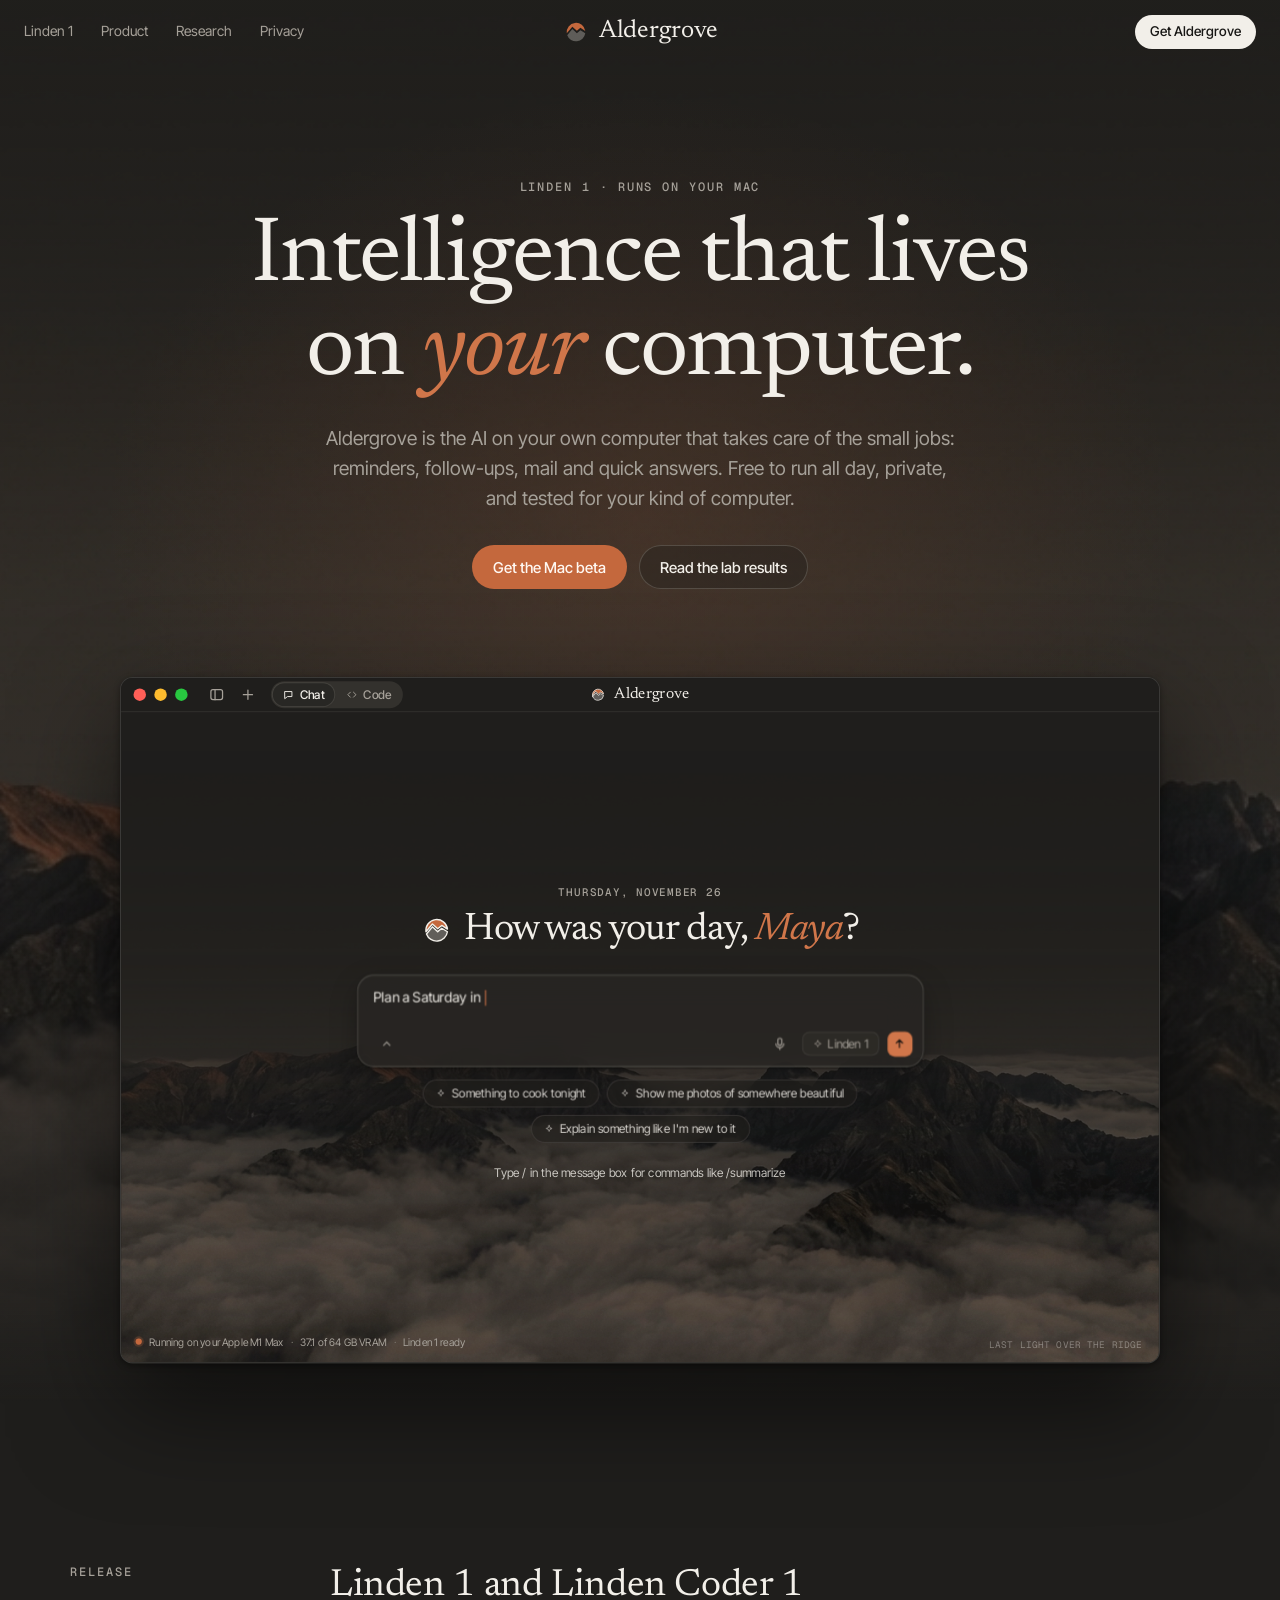
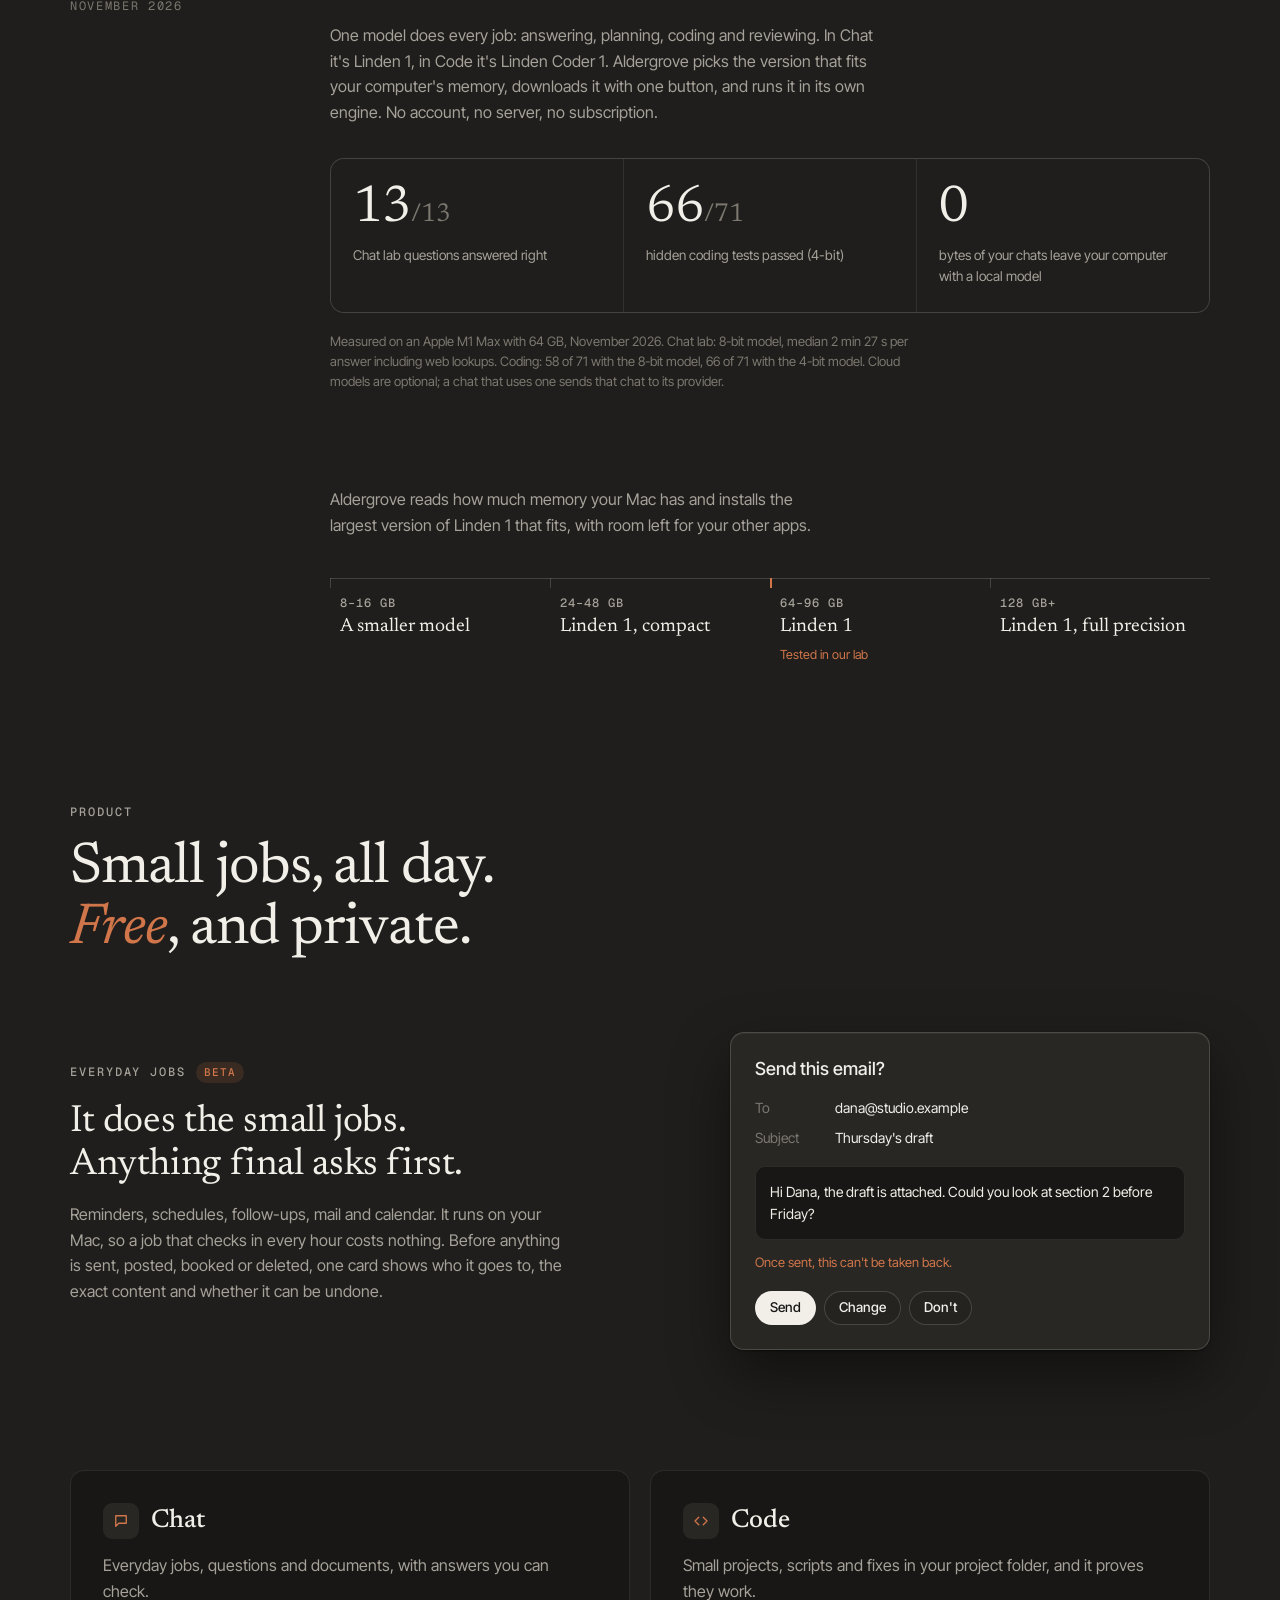
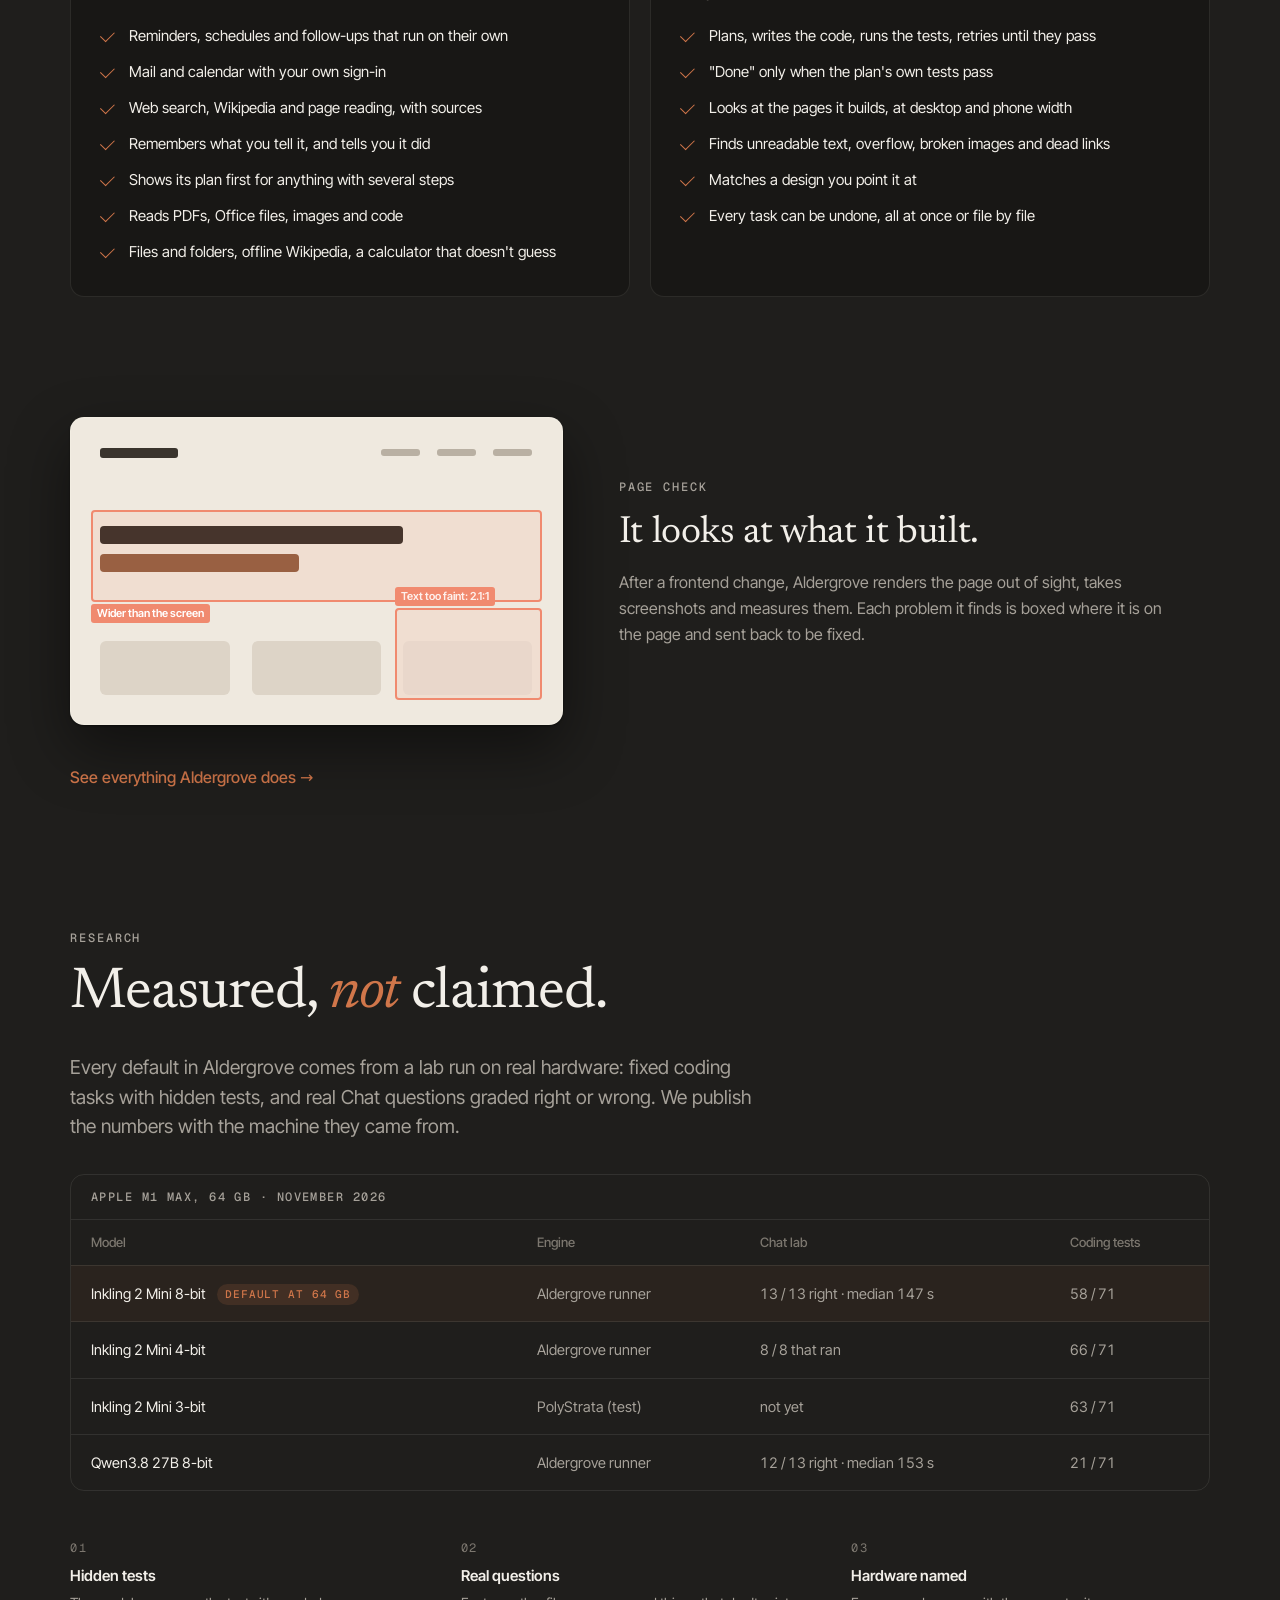
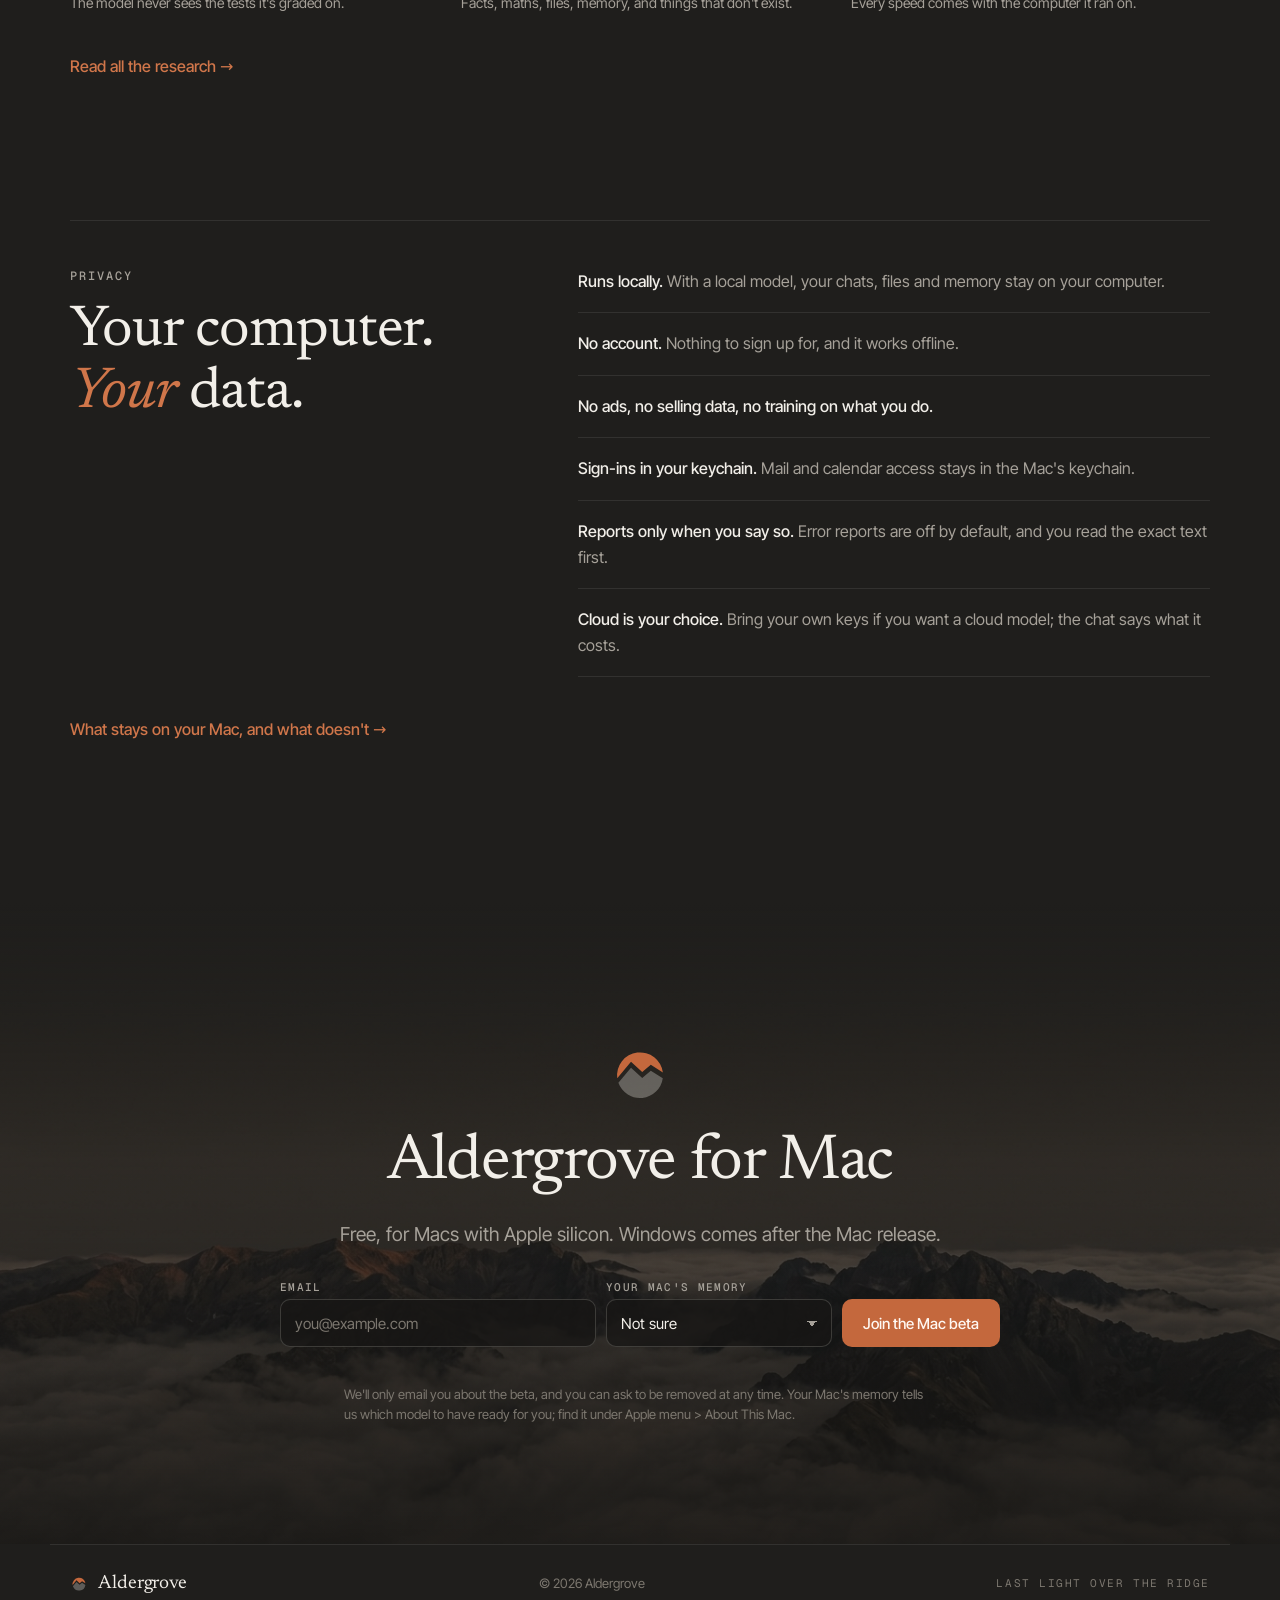
==== commit 349b06d0: "Update site test build" ====
--- a/index.html
+++ b/index.html
@@ -6,12 +6,12 @@
     <title>Aldergrove</title>
     <meta name="description" content="Aldergrove is the AI you run on your own computer and actually get work done with: free, private and offline, with one model tested for your kind of computer." />
     <link rel="icon" type="image/svg+xml" href="./mark.svg" />
-    <script type="module" crossorigin src="./assets/main-BEG7u8wk.js"></script>
-    <link rel="stylesheet" crossorigin href="./assets/main-D9XTgcmw.css">
+    <script type="module" crossorigin src="./assets/main-CIK4BOqt.js"></script>
+    <link rel="stylesheet" crossorigin href="./assets/main-CWPBP8TO.css">
   </head>
   <body>
     <header class="nav" id="top">
-      <nav class="nav-links" aria-label="Sections">
+      <nav class="nav-links" id="nav-links" aria-label="Sections">
         <a href="#linden">Linden 1</a>
         <a href="./product/index.html">Product</a>
         <a href="./research/index.html">Research</a>
@@ -22,6 +22,7 @@
         <span class="wordmark">Aldergrove</span>
       </a>
       <div class="nav-end">
+        <button class="nav-menu" type="button" aria-expanded="false" aria-controls="nav-links" aria-label="Menu"><span></span><span></span></button>
         <a class="btn btn-ink btn-sm" href="#get" data-to-signup>Get Aldergrove</a>
       </div>
     </header>
--- a/assets/main-CWPBP8TO.css
+++ b/assets/main-CWPBP8TO.css
@@ -0,0 +1 @@
+@font-face{font-family:Inter Tight Variable;font-style:normal;font-display:swap;font-weight:100 900;src:url(./inter-tight-cyrillic-ext-wght-normal-okcGN4Nq.woff2) format("woff2-variations");unicode-range:U+0460-052F,U+1C80-1C8A,U+20B4,U+2DE0-2DFF,U+A640-A69F,U+FE2E-FE2F}@font-face{font-family:Inter Tight Variable;font-style:normal;font-display:swap;font-weight:100 900;src:url(./inter-tight-cyrillic-wght-normal-BS41q_Tv.woff2) format("woff2-variations");unicode-range:U+0301,U+0400-045F,U+0490-0491,U+04B0-04B1,U+2116}@font-face{font-family:Inter Tight Variable;font-style:normal;font-display:swap;font-weight:100 900;src:url(./inter-tight-greek-ext-wght-normal-DQgQPNk4.woff2) format("woff2-variations");unicode-range:U+1F00-1FFF}@font-face{font-family:Inter Tight Variable;font-style:normal;font-display:swap;font-weight:100 900;src:url(./inter-tight-greek-wght-normal-sS1B39LI.woff2) format("woff2-variations");unicode-range:U+0370-0377,U+037A-037F,U+0384-038A,U+038C,U+038E-03A1,U+03A3-03FF}@font-face{font-family:Inter Tight Variable;font-style:normal;font-display:swap;font-weight:100 900;src:url(./inter-tight-vietnamese-wght-normal-TKKdAiBA.woff2) format("woff2-variations");unicode-range:U+0102-0103,U+0110-0111,U+0128-0129,U+0168-0169,U+01A0-01A1,U+01AF-01B0,U+0300-0301,U+0303-0304,U+0308-0309,U+0323,U+0329,U+1EA0-1EF9,U+20AB}@font-face{font-family:Inter Tight Variable;font-style:normal;font-display:swap;font-weight:100 900;src:url(./inter-tight-latin-ext-wght-normal-B4u9PlvR.woff2) format("woff2-variations");unicode-range:U+0100-02BA,U+02BD-02C5,U+02C7-02CC,U+02CE-02D7,U+02DD-02FF,U+0304,U+0308,U+0329,U+1D00-1DBF,U+1E00-1E9F,U+1EF2-1EFF,U+2020,U+20A0-20AB,U+20AD-20C0,U+2113,U+2C60-2C7F,U+A720-A7FF}@font-face{font-family:Inter Tight Variable;font-style:normal;font-display:swap;font-weight:100 900;src:url(./inter-tight-latin-wght-normal-DX-nOvPD.woff2) format("woff2-variations");unicode-range:U+0000-00FF,U+0131,U+0152-0153,U+02BB-02BC,U+02C6,U+02DA,U+02DC,U+0304,U+0308,U+0329,U+2000-206F,U+20AC,U+2122,U+2191,U+2193,U+2212,U+2215,U+FEFF,U+FFFD}@font-face{font-family:Newsreader Variable;font-style:normal;font-display:swap;font-weight:200 800;src:url(./newsreader-vietnamese-wght-normal-Czsa-EzN.woff2) format("woff2-variations");unicode-range:U+0102-0103,U+0110-0111,U+0128-0129,U+0168-0169,U+01A0-01A1,U+01AF-01B0,U+0300-0301,U+0303-0304,U+0308-0309,U+0323,U+0329,U+1EA0-1EF9,U+20AB}@font-face{font-family:Newsreader Variable;font-style:normal;font-display:swap;font-weight:200 800;src:url(./newsreader-latin-ext-wght-normal-C-3rgBeH.woff2) format("woff2-variations");unicode-range:U+0100-02BA,U+02BD-02C5,U+02C7-02CC,U+02CE-02D7,U+02DD-02FF,U+0304,U+0308,U+0329,U+1D00-1DBF,U+1E00-1E9F,U+1EF2-1EFF,U+2020,U+20A0-20AB,U+20AD-20C0,U+2113,U+2C60-2C7F,U+A720-A7FF}@font-face{font-family:Newsreader Variable;font-style:normal;font-display:swap;font-weight:200 800;src:url(./newsreader-latin-wght-normal-CCVVNp6i.woff2) format("woff2-variations");unicode-range:U+0000-00FF,U+0131,U+0152-0153,U+02BB-02BC,U+02C6,U+02DA,U+02DC,U+0304,U+0308,U+0329,U+2000-206F,U+20AC,U+2122,U+2191,U+2193,U+2212,U+2215,U+FEFF,U+FFFD}@font-face{font-family:Newsreader Variable;font-style:italic;font-display:swap;font-weight:200 800;src:url(./newsreader-vietnamese-wght-italic-xAqemagA.woff2) format("woff2-variations");unicode-range:U+0102-0103,U+0110-0111,U+0128-0129,U+0168-0169,U+01A0-01A1,U+01AF-01B0,U+0300-0301,U+0303-0304,U+0308-0309,U+0323,U+0329,U+1EA0-1EF9,U+20AB}@font-face{font-family:Newsreader Variable;font-style:italic;font-display:swap;font-weight:200 800;src:url(./newsreader-latin-ext-wght-italic-DFS986qL.woff2) format("woff2-variations");unicode-range:U+0100-02BA,U+02BD-02C5,U+02C7-02CC,U+02CE-02D7,U+02DD-02FF,U+0304,U+0308,U+0329,U+1D00-1DBF,U+1E00-1E9F,U+1EF2-1EFF,U+2020,U+20A0-20AB,U+20AD-20C0,U+2113,U+2C60-2C7F,U+A720-A7FF}@font-face{font-family:Newsreader Variable;font-style:italic;font-display:swap;font-weight:200 800;src:url(./newsreader-latin-wght-italic-Bxi8ein9.woff2) format("woff2-variations");unicode-range:U+0000-00FF,U+0131,U+0152-0153,U+02BB-02BC,U+02C6,U+02DA,U+02DC,U+0304,U+0308,U+0329,U+2000-206F,U+20AC,U+2122,U+2191,U+2193,U+2212,U+2215,U+FEFF,U+FFFD}@font-face{font-family:Geist Mono Variable;font-style:normal;font-display:swap;font-weight:100 900;src:url(./geist-mono-cyrillic-ext-wght-normal-X_5orZeX.woff2) format("woff2-variations");unicode-range:U+0460-052F,U+1C80-1C8A,U+20B4,U+2DE0-2DFF,U+A640-A69F,U+FE2E-FE2F}@font-face{font-family:Geist Mono Variable;font-style:normal;font-display:swap;font-weight:100 900;src:url(./geist-mono-cyrillic-wght-normal-DiZS0aHC.woff2) format("woff2-variations");unicode-range:U+0301,U+0400-045F,U+0490-0491,U+04B0-04B1,U+2116}@font-face{font-family:Geist Mono Variable;font-style:normal;font-display:swap;font-weight:100 900;src:url(./geist-mono-symbols2-wght-normal-CO5SzqOn.woff2) format("woff2-variations");unicode-range:U+2000-2001,U+2004-2008,U+200A,U+23B8-23BD,U+2500-259F}@font-face{font-family:Geist Mono Variable;font-style:normal;font-display:swap;font-weight:100 900;src:url(./geist-mono-vietnamese-wght-normal-DadHysG0.woff2) format("woff2-variations");unicode-range:U+0102-0103,U+0110-0111,U+0128-0129,U+0168-0169,U+01A0-01A1,U+01AF-01B0,U+0300-0301,U+0303-0304,U+0308-0309,U+0323,U+0329,U+1EA0-1EF9,U+20AB}@font-face{font-family:Geist Mono Variable;font-style:normal;font-display:swap;font-weight:100 900;src:url(./geist-mono-latin-ext-wght-normal-Bwz-egvJ.woff2) format("woff2-variations");unicode-range:U+0100-02BA,U+02BD-02C5,U+02C7-02CC,U+02CE-02D7,U+02DD-02FF,U+0304,U+0308,U+0329,U+1D00-1DBF,U+1E00-1E9F,U+1EF2-1EFF,U+2020,U+20A0-20AB,U+20AD-20C0,U+2113,U+2C60-2C7F,U+A720-A7FF}@font-face{font-family:Geist Mono Variable;font-style:normal;font-display:swap;font-weight:100 900;src:url(./geist-mono-latin-wght-normal-XN7g48iV.woff2) format("woff2-variations");unicode-range:U+0000-00FF,U+0131,U+0152-0153,U+02BB-02BC,U+02C6,U+02DA,U+02DC,U+0304,U+0308,U+0329,U+2000-206F,U+20AC,U+2122,U+2191,U+2193,U+2212,U+2215,U+FEFF,U+FFFD}:root{--bg: #1f1e1c;--bg-deep: #181715;--surface: #282724;--surface-2: #33312d;--text: #f2efe9;--muted: #a6a199;--faint: #7c776f;--line: rgba(255, 250, 240, .085);--line-strong: rgba(255, 250, 240, .16);--accent: #d0764a;--accent-hover: #dc8a5f;--terracotta: #c4683d;--accent-soft: rgba(208, 118, 74, .14);--ok: #7ab889;--bad: #f08a6f;--ink-text: #181715;--serif: "Newsreader Variable", "Iowan Old Style", Georgia, serif;--sans: "Inter Tight Variable", "Segoe UI", system-ui, sans-serif;--mono: "Geist Mono Variable", ui-monospace, Menlo, monospace;--radius: 10px;--radius-lg: 14px;--ease: cubic-bezier(.16, 1, .3, 1);--shadow: 0 1px 2px rgba(0, 0, 0, .42), 0 24px 60px rgba(0, 0, 0, .45), inset 0 1px 0 rgba(255, 250, 240, .05);color-scheme:dark}*{box-sizing:border-box}html{scroll-behavior:smooth}@media(prefers-reduced-motion:reduce){html{scroll-behavior:auto}}body{margin:0;background:var(--bg);color:var(--text);font:400 16px/1.6 var(--sans);-webkit-font-smoothing:antialiased;overflow-x:hidden}img,svg{max-width:100%;display:block}a{color:inherit}:focus-visible{outline:2px solid var(--accent);outline-offset:3px;border-radius:4px}.wrap{width:100%;max-width:1180px;margin:0 auto;padding-left:max(20px,env(safe-area-inset-left,0px));padding-right:max(20px,env(safe-area-inset-right,0px))}.eyebrow{font:500 12px/1.2 var(--mono);letter-spacing:.16em;text-transform:uppercase;color:var(--muted);margin:0 0 18px;display:flex;align-items:center;gap:10px}.mono{font-family:var(--mono);font-size:12px;letter-spacing:.14em;text-transform:uppercase}.faint{color:var(--faint)}.display{font:400 clamp(44px,7.4vw,92px)/1.02 var(--serif);letter-spacing:-.022em;margin:0 0 24px;text-wrap:balance}.display.sm{font-size:clamp(38px,5.4vw,64px)}.h1{font:400 clamp(34px,4.6vw,58px)/1.06 var(--serif);letter-spacing:-.018em;margin:0 0 28px;max-width:18ch;text-wrap:balance}.h2{font:400 clamp(28px,3.2vw,38px)/1.12 var(--serif);letter-spacing:-.01em;margin:0 0 16px;text-wrap:balance}.h3{font:500 26px/1.2 var(--serif);margin:0}.h4{font:600 15px/1.3 var(--sans);margin:8px 0 6px}em{font-style:italic;color:var(--accent)}.display em,.h1 em{font-weight:400}.lede{font-size:clamp(17px,1.5vw,20px);line-height:1.55;color:var(--muted);max-width:58ch;margin:0 0 32px}.lede.narrow{max-width:62ch}.body{color:var(--muted);margin:0 0 16px;max-width:62ch}.body.sm{font-size:14px;margin:0}.fine{font-size:13px;color:var(--faint);max-width:74ch;margin:18px 0 0;line-height:1.55}.btn{display:inline-flex;align-items:center;justify-content:center;height:44px;padding:0 20px;border-radius:999px;font:500 15px/1 var(--sans);text-decoration:none;white-space:nowrap;border:1px solid transparent;transition:background .16s var(--ease),border-color .16s var(--ease),transform .16s var(--ease)}.btn:hover{transform:translateY(-1px)}.btn-sm{height:34px;padding:0 14px;font-size:13.5px}.btn-accent{background:var(--terracotta);color:#fff8f2}.btn-accent:hover{background:var(--accent-hover)}.btn-ink{background:var(--text);color:var(--ink-text)}.btn-ink:hover{background:#fff}.btn-ghost{border-color:var(--line-strong);color:var(--text);background:#1f1e1c59}.btn-ghost:hover{border-color:#fffaf04d}.cta-row{display:flex;flex-wrap:wrap;gap:12px}.cta-row.center{justify-content:center}.badge{display:inline-block;font:500 11px/1 var(--mono);letter-spacing:.08em;text-transform:uppercase;color:var(--accent);background:var(--accent-soft);padding:5px 8px;border-radius:999px;vertical-align:middle}.mark{display:inline-block;width:26px;height:26px;flex:none}.mark svg{width:100%;height:100%}.mark-sm{width:18px;height:18px}.mark-md{width:1.05em;height:1.05em}.mark-lg{width:64px;height:64px;margin:0 auto 24px;display:block}.nav{position:fixed;top:0;left:0;right:0;z-index:20;display:grid;grid-template-columns:1fr auto 1fr;align-items:center;height:64px;padding-top:env(safe-area-inset-top,0px);padding-left:max(24px,env(safe-area-inset-left,0px));padding-right:max(24px,env(safe-area-inset-right,0px));border-bottom:1px solid transparent;transition:background .24s var(--ease),border-color .24s var(--ease)}.nav.is-scrolled{background:#181715c7;-webkit-backdrop-filter:blur(14px) saturate(1.2);backdrop-filter:blur(14px) saturate(1.2);border-bottom-color:var(--line)}.nav-links{display:flex;gap:28px;font-size:14px}.nav-links a{color:var(--muted);text-decoration:none;transition:color .16s}.nav-links a:hover{color:var(--text)}.brand{display:inline-flex;align-items:center;gap:10px;text-decoration:none}.wordmark{font:400 25px/1 var(--serif);letter-spacing:-.005em}.nav-end{display:flex;justify-content:flex-end;align-items:center;gap:10px}.nav-menu{display:none;width:40px;height:40px;padding:0;border:1px solid var(--line-strong);border-radius:999px;background:transparent;color:var(--text);cursor:pointer;flex-direction:column;align-items:center;justify-content:center;gap:5px}.nav-menu span{display:block;width:16px;height:1.5px;background:currentColor;border-radius:1px;transition:transform .2s var(--ease)}.nav-menu[aria-expanded=true] span:first-child{transform:translateY(3.25px) rotate(45deg)}.nav-menu[aria-expanded=true] span:last-child{transform:translateY(-3.25px) rotate(-45deg)}.nav-menu:focus-visible{outline:2px solid var(--accent);outline-offset:2px}.hero{position:relative;padding:180px 0 0;isolation:isolate}.hero-scene{position:absolute;inset:0 0 auto;height:112%;z-index:-1;background:linear-gradient(180deg,rgba(31,30,28,.92) 0%,rgba(31,30,28,.45) 38%,rgba(31,30,28,.55) 62%,var(--bg) 92%),url(../ridge.jpg) center 62% / cover no-repeat}.hero-scene:after{content:"";position:absolute;top:0;right:0;bottom:0;left:0;background:radial-gradient(60% 40% at 50% 34%,rgba(196,104,61,.14),transparent 70%)}.hero-inner{text-align:center;display:flex;flex-direction:column;align-items:center}.hero .lede{margin-left:auto;margin-right:auto}.hero .cta-row{justify-content:center;margin-bottom:88px}.hero .eyebrow{justify-content:center}.section{padding-top:140px}#linden{padding-top:160px}.release{display:grid;grid-template-columns:220px minmax(0,1fr);gap:40px;padding-top:40px;border-top:1px solid var(--line)}.release-meta .mono{margin:0}.stats{display:grid;grid-template-columns:repeat(3,minmax(0,1fr));gap:1px;background:var(--line);border:1px solid var(--line);border-radius:var(--radius-lg);overflow:hidden;margin-top:32px}.stat{background:var(--bg);padding:24px 22px}.stat-num{font:400 52px/1 var(--serif);margin:0 0 10px;font-variant-numeric:tabular-nums}.stat-num span{color:var(--faint);font-size:.5em}.stat-label{margin:0;font-size:13.5px;color:var(--muted)}.tiers{margin-top:96px;display:grid;grid-template-columns:220px minmax(0,1fr);gap:40px}.tiers-lead{grid-column:2;margin:0;max-width:54ch;color:var(--muted)}.scale{grid-column:2;list-style:none;margin:0;padding:0;display:grid;grid-template-columns:repeat(4,minmax(0,1fr));border-top:1px solid var(--line-strong)}.scale li{position:relative;padding:18px 16px 0 0;display:grid;gap:6px;align-content:start}.scale li:before{content:"";position:absolute;left:0;top:-1px;width:1px;height:10px;background:var(--line-strong)}.scale-mem{font:500 12px/1 var(--mono);letter-spacing:.08em;color:var(--muted);padding-left:10px}.scale-what{font:400 19px/1.25 var(--serif);padding-left:10px}.scale-note{font-size:12.5px;color:var(--accent);padding-left:10px}.scale li.is-tested:before{background:var(--accent);width:2px}.modes{display:grid;grid-template-columns:repeat(2,minmax(0,1fr));gap:20px}.mode{background:var(--bg-deep);border:1px solid var(--line);border-radius:var(--radius-lg);padding:32px}.mode-head{display:flex;align-items:center;gap:12px;margin-bottom:14px}.mode-icon{width:36px;height:36px;border-radius:9px;background:var(--surface);display:grid;place-items:center}.mode-icon svg{width:18px;height:18px;fill:none;stroke:var(--accent);stroke-width:1.8;stroke-linecap:round;stroke-linejoin:round}.ticks{list-style:none;padding:0;margin:20px 0 0;display:grid;gap:12px}.ticks li{position:relative;padding-left:26px;font-size:15px}.ticks li:before{content:"";position:absolute;left:0;top:.55em;width:12px;height:7px;border-left:1.8px solid var(--accent);border-bottom:1.8px solid var(--accent);transform:rotate(-45deg) translateY(-3px)}.split{display:grid;grid-template-columns:minmax(0,5fr) minmax(0,6fr);gap:56px;align-items:center;margin-top:120px}.split-rev .split-copy{order:2}.h1+.split{margin-top:72px}.split+.modes{margin-top:120px}.shot{position:relative;aspect-ratio:16 / 10;max-width:100%;border-radius:var(--radius-lg);border:1px solid var(--line-strong);background:#efe9df;overflow:hidden;box-shadow:var(--shadow)}.shot-page{position:absolute;top:0;right:0;bottom:0;left:0;padding:6%;display:grid;grid-template-rows:auto 1fr auto;gap:8%}.sp-nav{display:flex;align-items:center;gap:4%}.sp-nav b{width:18%;height:10px;border-radius:3px;background:#3a342d}.sp-nav i{width:9%;height:7px;border-radius:3px;background:#b9b0a3}.sp-nav i:first-of-type{margin-left:auto}.sp-hero{display:grid;align-content:center;gap:10px}.sp-hero b{height:18px;width:70%;border-radius:4px;background:#2d2823}.sp-hero b.short{width:46%;background:#8c5a3c}.sp-cards{display:grid;grid-template-columns:repeat(3,1fr);gap:5%}.sp-cards i{height:54px;border-radius:6px;background:#ddd4c7}.sp-cards i.low{background:#e7e1d8}.shot-mark{position:absolute;border:2px solid var(--bad);border-radius:4px;background:#f08a6f1f}.shot-mark em{position:absolute;left:-2px;bottom:100%;margin-bottom:4px;font:600 11px/1 var(--sans);font-style:normal;color:#fff;background:var(--bad);padding:4px 6px;border-radius:3px;white-space:nowrap}.shot-mark.m1{left:66%;bottom:8%;width:30%;height:30%}.shot-mark.m2{left:4%;top:30%;width:92%;height:30%}.shot-mark.m2 em{top:100%;bottom:auto;margin:4px 0 0}.card-ask{background:var(--surface);border:1px solid var(--line-strong);border-radius:var(--radius-lg);padding:24px;box-shadow:var(--shadow);max-width:480px;justify-self:end;width:100%}.split-rev .card-ask{justify-self:start}.ask-title{font:500 18px/1.3 var(--sans);margin:0 0 16px}.ask-fields{margin:0 0 16px;display:grid;gap:8px;font-size:14px}.ask-fields div{display:grid;grid-template-columns:80px minmax(0,1fr)}.ask-fields dt{color:var(--faint)}.ask-fields dd{margin:0;overflow-wrap:anywhere}.ask-content{background:var(--bg-deep);border:1px solid var(--line);border-radius:var(--radius);padding:14px;font-size:14px;margin:0 0 12px}.ask-undo{font-size:13px;color:var(--accent);margin:0 0 18px}.ask-actions{display:flex;gap:8px;flex-wrap:wrap}.ask-actions .btn:hover{transform:none}.table-wrap{overflow-x:auto;margin-top:16px;border:1px solid var(--line);border-radius:var(--radius-lg)}.results{width:100%;min-width:680px;border-collapse:collapse;font-size:14.5px;font-variant-numeric:tabular-nums}.results caption{caption-side:top;text-align:left;padding:16px 20px;font:500 12px/1 var(--mono);letter-spacing:.12em;text-transform:uppercase;color:var(--muted);border-bottom:1px solid var(--line)}.results th{text-align:left;font-weight:500;color:var(--faint);font-size:13px;padding:12px 20px;border-bottom:1px solid var(--line)}.results td{padding:16px 20px;border-bottom:1px solid var(--line);color:var(--muted)}.results td:first-child{color:var(--text)}.results tr:last-child td{border-bottom:0}.results .is-default td{background:#d0764a0f}.results .badge{margin-left:8px}.method{display:grid;grid-template-columns:repeat(3,minmax(0,1fr));gap:32px;margin-top:48px}.method .mono{margin:0}.privacy{display:grid;grid-template-columns:minmax(0,5fr) minmax(0,7fr);gap:56px;padding-top:48px;border-top:1px solid var(--line)}.pledges{list-style:none;margin:0;padding:0;display:grid;gap:0}.pledges li{padding:18px 0;border-bottom:1px solid var(--line);color:var(--muted)}.pledges li:first-child{padding-top:0}.pledges b{color:var(--text);font-weight:500}.get{position:relative;margin-top:160px;padding:140px 0 120px;text-align:center;isolation:isolate;overflow:hidden}.get-scene{position:absolute;top:0;right:0;bottom:0;left:0;z-index:-1;background:linear-gradient(180deg,var(--bg) 0%,rgba(31,30,28,.55) 40%,rgba(24,23,21,.9) 100%),url(../ridge.jpg) center 40% / cover no-repeat}.get .lede,.get .fine{margin-left:auto;margin-right:auto}.foot{display:flex;justify-content:space-between;align-items:center;gap:16px;flex-wrap:wrap;padding-top:28px;padding-bottom:max(28px,env(safe-area-inset-bottom,0px));border-top:1px solid var(--line);font-size:13px}.brand-foot .wordmark{font-size:19px}.foot .mono{font-size:11px}.will-rise{opacity:0;transform:translateY(14px);transition:opacity .7s var(--ease) var(--d, 0ms),transform .7s var(--ease) var(--d, 0ms)}.will-rise.in{opacity:1;transform:none}@media(max-width:980px){.tiers{grid-template-columns:minmax(0,1fr);gap:24px}.tiers-lead,.scale{grid-column:1}.release,.privacy{grid-template-columns:minmax(0,1fr);gap:20px}.split,.modes{grid-template-columns:minmax(0,1fr);gap:32px}.split-rev .split-copy{order:0}.card-ask,.split-rev .card-ask{justify-self:stretch;max-width:none}}@media(max-width:720px){.nav{grid-template-columns:auto 1fr}.nav-links{display:none}.nav-menu{display:inline-flex;order:2}.nav.menu-open{background:var(--bg);border-bottom-color:var(--line)}.nav.menu-open .nav-links{display:flex;flex-direction:column;gap:0;position:fixed;left:0;right:0;top:calc(64px + env(safe-area-inset-top,0px));padding:8px max(24px,env(safe-area-inset-left,0px)) 20px;background:var(--bg);border-bottom:1px solid var(--line)}.nav.menu-open .nav-links a{font:400 22px/1.2 var(--serif);color:var(--text);padding:14px 0;border-bottom:1px solid var(--line)}.nav.menu-open .nav-links a:last-child{border-bottom:0}.nav.menu-open .nav-links a[aria-current=page]{color:var(--accent)}.wordmark{font-size:22px}.hero{padding-top:132px}.hero .cta-row{margin-bottom:56px}.section{padding-top:96px}#linden{padding-top:104px}.stats{grid-template-columns:minmax(0,1fr)}.scale{grid-template-columns:repeat(2,minmax(0,1fr));row-gap:22px}.method{grid-template-columns:minmax(0,1fr);gap:20px}.mode{padding:24px}.split{margin-top:80px}.get{margin-top:110px;padding:100px 0 80px}}.signup{max-width:720px;margin:8px auto 0;text-align:left}.signup-fields{display:grid;grid-template-columns:minmax(0,1.4fr) minmax(0,1fr) auto;gap:10px;align-items:end}.field{display:grid;gap:6px}.field-label{font:500 11px/1 var(--mono);letter-spacing:.12em;text-transform:uppercase;color:var(--muted)}.field input,.field select{height:48px;width:100%;min-width:0;font:400 15px/1 var(--sans);color:var(--text);background:#181715c7;border:1px solid var(--line-strong);border-radius:var(--radius);padding:0 14px;transition:border-color .16s var(--ease),box-shadow .16s var(--ease)}.field select{-moz-appearance:none;appearance:none;-webkit-appearance:none;padding-right:36px;cursor:pointer;background-image:linear-gradient(45deg,transparent 50%,var(--muted) 50%),linear-gradient(135deg,var(--muted) 50%,transparent 50%);background-position:calc(100% - 19px) 21px,calc(100% - 14px) 21px;background-size:5px 5px;background-repeat:no-repeat}.field input::placeholder{color:var(--faint)}.field input:focus,.field select:focus{outline:none;border-color:var(--accent);box-shadow:0 0 0 3px var(--accent-soft)}.field input[aria-invalid=true]{border-color:var(--bad)}.signup-btn{height:48px;border-radius:var(--radius);font-size:15px}.signup-btn[disabled]{opacity:.6;cursor:progress;transform:none}.signup-status{min-height:1.5em;margin:10px 0 0;font-size:14px;color:var(--muted)}.signup-status.is-error{color:var(--bad)}.signup .fine{margin-top:6px}.hp{position:absolute;left:-9999px;width:1px;height:1px;overflow:hidden}.signup-done{max-width:560px;margin:8px auto 0}.signup-done .h2{margin-bottom:8px}@media(max-width:720px){.signup-fields{grid-template-columns:minmax(0,1fr)}}.appwin{margin:0 auto;max-width:1040px;width:100%}.appwin-stage{position:relative;width:100%;aspect-ratio:1000 / 660}.aw{position:absolute;top:0;left:0;width:1000px;height:660px;transform:scale(var(--s, 1));transform-origin:0 0;display:flex;flex-direction:column;background:var(--bg);color:var(--text);border:1px solid rgba(255,250,240,.12);border-radius:12px;overflow:hidden;box-shadow:0 2px 6px #0006,0 40px 100px #0000008c;font-family:var(--sans);font-size:13px}.aw svg{width:15px;height:15px;fill:none;stroke:currentColor;stroke-width:1.5;stroke-linecap:round;stroke-linejoin:round}.aw-bar{position:relative;flex:none;height:33px;display:flex;align-items:center;gap:6px;padding:0 12px;border-bottom:1px solid var(--line);background:var(--bg)}.aw-dots{display:flex;gap:8px;margin-right:10px}.aw-dots i{width:12px;height:12px;border-radius:50%;background:#ff5f57}.aw-dots i:nth-child(2){background:#febc2e}.aw-dots i:nth-child(3){background:#28c840}.aw-icon{width:24px;height:24px;display:grid;place-items:center;color:var(--muted)}.aw-icon svg{width:16px;height:16px}.aw-modes{display:inline-flex;gap:2px;padding:2px;margin-left:4px;border-radius:99px;background:var(--surface-2)}.aw-mode{display:inline-flex;align-items:center;gap:5px;height:22px;padding:0 9px;border-radius:99px;color:var(--muted);font-size:11.5px;font-weight:500}.aw-mode svg{width:12px;height:12px}.aw-mode.on{background:var(--surface);color:var(--text);box-shadow:0 0 0 1px var(--line),0 1px 2px #0000001f}.aw-title{position:absolute;left:50%;top:50%;transform:translate(-50%,-50%);display:flex;align-items:center;gap:8px;font:400 15px/1 var(--serif);letter-spacing:.005em}.aw-title-mark{width:15px;height:15px}.aw .mark svg{width:100%;height:100%}.aw-body{position:relative;flex:1;isolation:isolate;overflow:hidden}.aw-scenery{position:absolute;top:0;right:0;bottom:0;left:0;z-index:-1;-webkit-mask-image:linear-gradient(to bottom,rgba(0,0,0,.04) 0%,rgba(0,0,0,.09) 22%,rgba(0,0,0,.24) 40%,rgba(0,0,0,.54) 58%,rgba(0,0,0,.82) 76%,#000 100%);mask-image:linear-gradient(to bottom,#0000000a,#00000017 22%,#0000003d,#0000008a,#000000d1 76%,#000)}.aw-scenery img{width:100%;height:100%;max-width:none;object-fit:cover;object-position:50% 68%;opacity:.62;filter:contrast(1.04) saturate(.96)}.aw-landing{position:absolute;left:0;right:0;top:168px;display:flex;flex-direction:column;align-items:center}.aw-date{margin:0 0 10px;font:500 10.5px/1 var(--mono);letter-spacing:.14em;text-transform:uppercase;color:var(--muted)}.aw-greet{margin:0 0 22px;display:flex;align-items:center;gap:12px;font:400 37px/1.12 var(--serif);letter-spacing:-.02em}.aw-greet em{font-weight:400}.aw-greet-mark{width:29px;height:29px}.aw-composer{width:545px;padding:11px 10px 8px 15px;border-radius:16px;border:1px solid rgba(255,250,240,.16);background:#282623d6;-webkit-backdrop-filter:blur(18px) saturate(1.08);backdrop-filter:blur(18px) saturate(1.08);box-shadow:0 1px 2px #0000006b,0 10px 28px #00000047,inset 0 1px #fffaf00a}.aw-text{display:block;min-height:42px;font-size:13.5px;line-height:1.5;color:var(--faint)}.aw-text.typing{color:var(--text)}.aw-text.typing:after{content:"";display:inline-block;width:1.5px;height:1.1em;vertical-align:-.2em;margin-left:1px;background:var(--accent);animation:blink 1s steps(1) infinite}@keyframes blink{50%{opacity:0}}.aw-row{display:flex;align-items:center;gap:8px}.aw-spacer{flex:1}.aw-tool{width:26px;height:26px;display:grid;place-items:center;color:var(--muted)}.aw-chip{display:inline-flex;align-items:center;gap:5px;height:23px;padding:0 9px;border:1px solid var(--line);border-radius:7px;background:#33312d73;color:var(--muted);font-size:11.5px}.aw-chip svg{width:10px;height:10px}.aw-send{width:24px;height:24px;border-radius:7px;display:grid;place-items:center;background:#f2efe91a;color:#f2efe966;transition:background .2s,color .2s}.aw-send svg{width:13px;height:13px;stroke-width:1.8}.aw-send.on{background:var(--accent);color:#181412}.aw-suggest{width:560px;display:flex;flex-wrap:wrap;justify-content:center;gap:7px;margin-top:12px}.aw-suggest span{display:inline-flex;align-items:center;gap:6px;height:27px;padding:0 12px;border-radius:99px;border:1px solid rgba(242,239,233,.12);background:#22201dad;-webkit-backdrop-filter:blur(14px);backdrop-filter:blur(14px);color:var(--text);font-size:11.5px;opacity:.86}.aw-suggest svg{width:9px;height:9px}.aw-hint{margin:20px 0 0;font-size:11.5px;color:#f2efe9c7}.aw-status{position:absolute;left:14px;bottom:12px;display:flex;align-items:center;gap:7px;font-size:10px;color:var(--muted)}.aw-status i{width:6px;height:6px;border-radius:50%;background:var(--terracotta);box-shadow:0 0 0 2px #c4683d38}.aw-status b{font-weight:400;color:var(--faint)}.aw-tag{position:absolute;right:16px;bottom:12px;font:400 9px/1 var(--mono);letter-spacing:.1em;text-transform:uppercase;color:#f2efe961}.page-sub .nav{background:#181715c7;-webkit-backdrop-filter:blur(14px) saturate(1.2);backdrop-filter:blur(14px) saturate(1.2);border-bottom-color:var(--line)}.nav-links a[aria-current=page]{color:var(--text)}.sub-hero{padding-top:168px;padding-bottom:72px}.sub-hero .lede{max-width:62ch}.more{margin:40px 0 0}.more-link{color:var(--accent);text-decoration:none;font-weight:500}.more-link span{display:inline-block;transition:transform .2s var(--ease)}.more-link:hover span{transform:translate(4px)}.findings{margin:24px 0 0;padding:0;list-style:none;display:grid;gap:14px;max-width:70ch}.findings li{position:relative;padding-left:22px;color:var(--muted)}.findings li:before{content:"";position:absolute;left:0;top:.72em;width:10px;height:1.5px;background:var(--accent)}.findings b{color:var(--text);font-weight:500}.fine a{color:var(--muted)}.vis{background:var(--surface);border:1px solid var(--line-strong);border-radius:var(--radius-lg);padding:22px;box-shadow:var(--shadow);font-size:14px}.va-dot{display:inline-block;width:7px;height:7px;border-radius:50%;background:var(--faint);flex:none}.va-dot.live{background:var(--accent);box-shadow:0 0 0 3px var(--accent-soft)}.walk{display:grid;grid-template-columns:190px minmax(0,1fr);gap:56px}.rail{position:relative}.rail ol{position:sticky;top:112px;list-style:none;margin:0;padding:0 0 0 14px;display:grid;gap:4px;border-left:1px solid var(--line)}.rail a{position:relative;display:block;padding:6px 0;font-size:13.5px;color:var(--faint);text-decoration:none;transition:color .2s}.rail a:before{content:"";position:absolute;left:-15px;top:6px;bottom:6px;width:1px;background:transparent;transition:background .2s}.rail a:hover,.rail a.is-on{color:var(--text)}.rail a.is-on:before{background:var(--accent);width:2px;left:-15.5px}.chapter{padding-bottom:112px;scroll-margin-top:96px}.chapter+.chapter{padding-top:112px;border-top:1px solid var(--line)}.ch-num{color:var(--accent)}.feature-big{display:grid;grid-template-columns:minmax(0,5fr) minmax(0,6fr);gap:48px;align-items:center}.feature-big.flip .fb-copy{order:2}.feature-big .h1{font-size:clamp(30px,3.6vw,46px);max-width:16ch}.feature-row{display:grid;grid-template-columns:repeat(4,minmax(0,1fr));gap:32px 28px;margin-top:72px}.feature-row.three{grid-template-columns:repeat(3,minmax(0,1fr))}.feature-small{border-top:1px solid var(--line-strong);padding-top:16px}.feature-small h3{font:600 15px/1.35 var(--sans);margin:0 0 6px;display:flex;align-items:center;gap:8px;flex-wrap:wrap}.feature-small p{margin:0;font-size:14px;color:var(--muted);line-height:1.55}.feature-small .badge{font-size:10px;padding:4px 6px}.vs-step{margin:0 0 6px;font:500 11px/1 var(--mono);letter-spacing:.12em;text-transform:uppercase;color:var(--faint)}.vs-title{margin:0 0 18px;font:400 22px/1.2 var(--serif)}.vs-pick{display:grid;grid-template-columns:auto minmax(0,1fr) auto;gap:12px;align-items:center;padding:12px 14px;border:1px solid var(--line);border-radius:var(--radius);margin-bottom:8px;background:var(--bg-deep)}.vs-pick:first-of-type{border-color:#d0764a80}.vs-pick b{display:block;font-weight:500}.vs-pick small{display:block;color:var(--faint);font-size:12.5px;margin-top:2px}.vs-radio{width:16px;height:16px;border-radius:50%;border:1.5px solid var(--line-strong)}.vs-radio.on{border-color:var(--accent);box-shadow:inset 0 0 0 3.5px var(--surface),inset 0 0 0 8px var(--accent)}.vs-tag{font:500 10.5px/1 var(--mono);letter-spacing:.08em;text-transform:uppercase;color:var(--accent);background:var(--accent-soft);padding:5px 7px;border-radius:99px}.vs-bar{height:6px;border-radius:99px;background:var(--bg-deep);overflow:hidden;margin-top:18px}.vs-bar i{display:block;height:100%;width:var(--p);background:linear-gradient(90deg,var(--terracotta),var(--accent-hover));border-radius:inherit}.vs-note{display:flex;justify-content:space-between;margin:8px 0 0;font-size:12.5px;color:var(--faint);font-variant-numeric:tabular-nums}.va-q{margin:0 0 16px auto;width:fit-content;max-width:80%;background:var(--surface-2);padding:9px 14px;border-radius:14px 14px 4px}.va-steps{display:grid;gap:6px;margin-bottom:14px}.va-steps p{margin:0;display:flex;align-items:center;gap:10px;font-size:13px;color:var(--muted);padding:7px 10px;border:1px solid var(--line);border-radius:8px;background:var(--bg-deep)}.va-steps em{margin-left:auto;font-style:normal;font-variant-numeric:tabular-nums;color:var(--faint);font-size:12px}.va-a{margin:0 0 12px;line-height:1.6}.va-a b{font-weight:600}.va-src{display:flex;gap:6px;flex-wrap:wrap}.va-src span{font-size:12px;color:var(--muted);border:1px solid var(--line-strong);border-radius:99px;padding:4px 10px}.vis-ask .ask-title{margin-top:0}.vis-follow{display:flex;align-items:center;gap:10px;margin-top:18px;padding-top:14px;border-top:1px solid var(--line);font-size:13px;color:var(--muted)}.vis-follow em{margin-left:auto;font-style:normal;font-size:12px;color:var(--ok)}.vis-code{display:grid;grid-template-columns:minmax(0,.9fr) minmax(0,1.1fr);gap:16px;padding:18px}.vc-plan p{margin:0;padding:7px 0 7px 24px;position:relative;font-size:13px;color:var(--muted);border-bottom:1px solid var(--line)}.vc-plan .vc-head{padding-left:0;font:500 11px/1.2 var(--mono);letter-spacing:.1em;text-transform:uppercase;color:var(--faint);border:0;padding-bottom:10px}.vc-plan p.done:before{content:"";position:absolute;left:2px;top:11px;width:9px;height:5px;border-left:1.6px solid var(--ok);border-bottom:1.6px solid var(--ok);transform:rotate(-45deg)}.vc-plan p.now{color:var(--text)}.vc-plan p.now:before{content:"";position:absolute;left:3px;top:12px;width:7px;height:7px;border-radius:50%;background:var(--accent);box-shadow:0 0 0 3px var(--accent-soft)}.vc-term{margin:0;background:#151412;border:1px solid var(--line);border-radius:var(--radius);padding:14px;font:12px/1.7 var(--mono);color:var(--text);overflow-x:auto;white-space:pre}.t-dim{color:var(--faint)}.t-ok{color:var(--ok)}.t-bad{color:var(--bad)}.vr-head{margin:0 0 12px;font:500 11px/1 var(--mono);letter-spacing:.12em;text-transform:uppercase;color:var(--faint)}.vr-row{display:grid;grid-template-columns:auto minmax(0,1fr) auto;gap:12px;align-items:center;padding:12px 0;border-bottom:1px solid var(--line)}.vr-row b{display:block;font-weight:500}.vr-row small{display:block;font-size:12.5px;color:var(--faint);margin-top:2px}.vr-row .btn{height:28px;padding:0 12px;font-size:12.5px}.vr-row .btn:hover{transform:none}.vr-mode{display:inline-flex;gap:2px;padding:3px;margin-top:18px;border-radius:99px;background:var(--bg-deep);font-size:12.5px}.vr-mode span{padding:5px 14px;border-radius:99px;color:var(--muted)}.vr-mode span.on{background:var(--surface-2);color:var(--text)}.index{list-style:none;margin:0 0 40px;padding:0;display:grid;grid-template-columns:repeat(3,minmax(0,1fr));border-top:1px solid var(--line-strong)}.index li{border-bottom:1px solid var(--line)}.index a{display:grid;gap:6px;padding:16px 16px 16px 0;text-decoration:none}.index a .mono{font-size:11px}.index a b{font:400 19px/1.25 var(--serif);transition:color .16s}.index a:hover b{color:var(--accent)}.note{display:grid;grid-template-columns:260px minmax(0,1fr);gap:40px;padding:72px 0;border-top:1px solid var(--line);scroll-margin-top:72px}.note-head .h1{font-size:clamp(26px,2.8vw,34px);max-width:12ch;margin:0}.note-head{align-self:start;position:sticky;top:96px}.note-body{min-width:0}.note-body .table-wrap{margin-top:24px}.results.wide{min-width:760px}.results.wide th,.results.wide td{padding-left:14px;padding-right:14px}.results td b{color:var(--text);font-weight:600}.method-grid{display:grid;grid-template-columns:repeat(3,minmax(0,1fr));gap:28px;margin-top:28px}.method-grid>div{border-top:1px solid var(--line-strong);padding-top:16px}.method-grid .mono{margin:0;font-size:11px}.compare{display:grid;grid-template-columns:repeat(2,minmax(0,1fr));gap:1px;background:var(--line);border:1px solid var(--line);border-radius:var(--radius-lg);overflow:hidden;margin-top:24px;max-width:620px}.cmp{background:var(--bg);padding:22px}.cmp .mono{margin:0 0 12px;font-size:11px}.cmp-num{margin:0 0 8px;font:400 48px/1 var(--serif);font-variant-numeric:tabular-nums}.cmp-num span{font-size:.5em;color:var(--faint)}.cmp-sub{margin:0;font-size:13px;color:var(--muted)}.cmp.is-accent .cmp-num{color:var(--accent)}.bars{margin-top:28px;display:grid;gap:10px;max-width:720px}.bars-cap{margin:0 0 6px;font-size:11px}.bar{display:grid;grid-template-columns:200px minmax(0,1fr) 44px;gap:14px;align-items:center;font-size:13.5px}.bar-label{color:var(--muted)}.bar-track{height:10px;border-radius:99px;background:var(--bg-deep);overflow:hidden}.bar-track i{display:block;height:100%;width:var(--w);background:var(--surface-2);border-radius:inherit}.bar.is-accent .bar-track i{background:var(--terracotta)}.bar.is-accent .bar-label{color:var(--text)}.bar-val{text-align:right;font-variant-numeric:tabular-nums}@media(prefers-reduced-motion:no-preference){.bars.will-rise .bar-track i{width:0;transition:width 1.1s var(--ease) .2s}.bars.will-rise.in .bar-track i{width:var(--w)}}.timeline{display:flex;height:44px;margin-top:28px;border-radius:var(--radius);overflow:hidden;max-width:720px}.tl{width:var(--w);display:flex;align-items:center;padding:0 12px;font-size:12.5px;min-width:0}.tl em{font-style:normal;white-space:nowrap;overflow:hidden;text-overflow:ellipsis}.tl-load{background:var(--surface-2);color:var(--muted)}.tl-read{background:var(--terracotta);color:#1a1512;font-weight:500}.tl-write{background:var(--surface);color:var(--muted)}.dots-row{display:grid;gap:12px;margin-top:24px}.dots-row>div{display:grid;grid-template-columns:56px minmax(0,1fr) auto;gap:14px;align-items:center}.dots-row .mono{font-size:11px}.dots{letter-spacing:3px;color:var(--ok);font-size:14px;overflow-wrap:anywhere}.dots s{text-decoration:none;color:var(--surface-2)}.dots-row b{font-variant-numeric:tabular-nums;font-weight:500}.fail-list{margin:0;display:grid;gap:0}.fail-list>div{display:grid;grid-template-columns:minmax(0,2fr) minmax(0,3fr);gap:24px;padding:18px 0;border-bottom:1px solid var(--line)}.fail-list>div:first-child{padding-top:0}.fail-list dt{font-weight:500}.fail-list dd{margin:0;color:var(--muted)}.spec{margin:0 0 24px;border-top:1px solid var(--line-strong)}.spec>div{display:grid;grid-template-columns:260px minmax(0,1fr);gap:40px;padding:22px 0;border-bottom:1px solid var(--line)}.spec dt{font:500 12px/1.6 var(--mono);letter-spacing:.12em;text-transform:uppercase;color:var(--muted)}.spec dd{margin:0;font:400 clamp(19px,1.8vw,23px)/1.45 var(--serif);max-width:46ch}.spec>div:last-child dd{color:var(--muted)}.vis-status{margin-top:24px;display:grid;gap:10px;max-width:560px}.vis-status p{margin:0;display:flex;align-items:center;gap:10px;font-size:13px;color:var(--muted)}.vis-status b{color:var(--faint);font-weight:400}.dot-local,.dot-cloud{width:7px;height:7px;border-radius:50%;flex:none}.dot-local{background:var(--terracotta);box-shadow:0 0 0 3px var(--accent-soft)}.dot-cloud{background:#8fa7d6;box-shadow:0 0 0 3px #8fa7d626}@media(max-width:1240px){.vis-code{grid-template-columns:minmax(0,1fr)}}@media(max-width:980px){.walk{grid-template-columns:minmax(0,1fr);gap:0}.rail{display:none}.feature-big{grid-template-columns:minmax(0,1fr);gap:32px}.feature-row,.feature-row.three{grid-template-columns:repeat(2,minmax(0,1fr))}.feature-big.flip .fb-copy{order:0}.index{grid-template-columns:repeat(2,minmax(0,1fr))}.note{grid-template-columns:minmax(0,1fr);gap:20px;padding:56px 0}.note-head{position:static}.note-head .h1{max-width:none}.spec>div{grid-template-columns:minmax(0,1fr);gap:8px}}@media(max-width:720px){.sub-hero{padding-top:120px;padding-bottom:48px}.chapter{padding-bottom:80px}.chapter+.chapter{padding-top:80px}.feature-row,.feature-row.three{margin-top:48px;grid-template-columns:minmax(0,1fr);gap:24px}.vis-code,.index{grid-template-columns:minmax(0,1fr)}.method-grid{grid-template-columns:minmax(0,1fr);gap:20px}.bar{grid-template-columns:minmax(0,1fr) 44px;gap:6px 12px}.bar-label{grid-column:1 / -1}.fail-list>div{grid-template-columns:minmax(0,1fr);gap:6px}.spec>div{grid-template-columns:minmax(0,1fr);gap:8px}.cmp-num{font-size:40px}}.tl-cap{margin:28px 0 0}.tl-cap+.timeline{margin-top:10px}
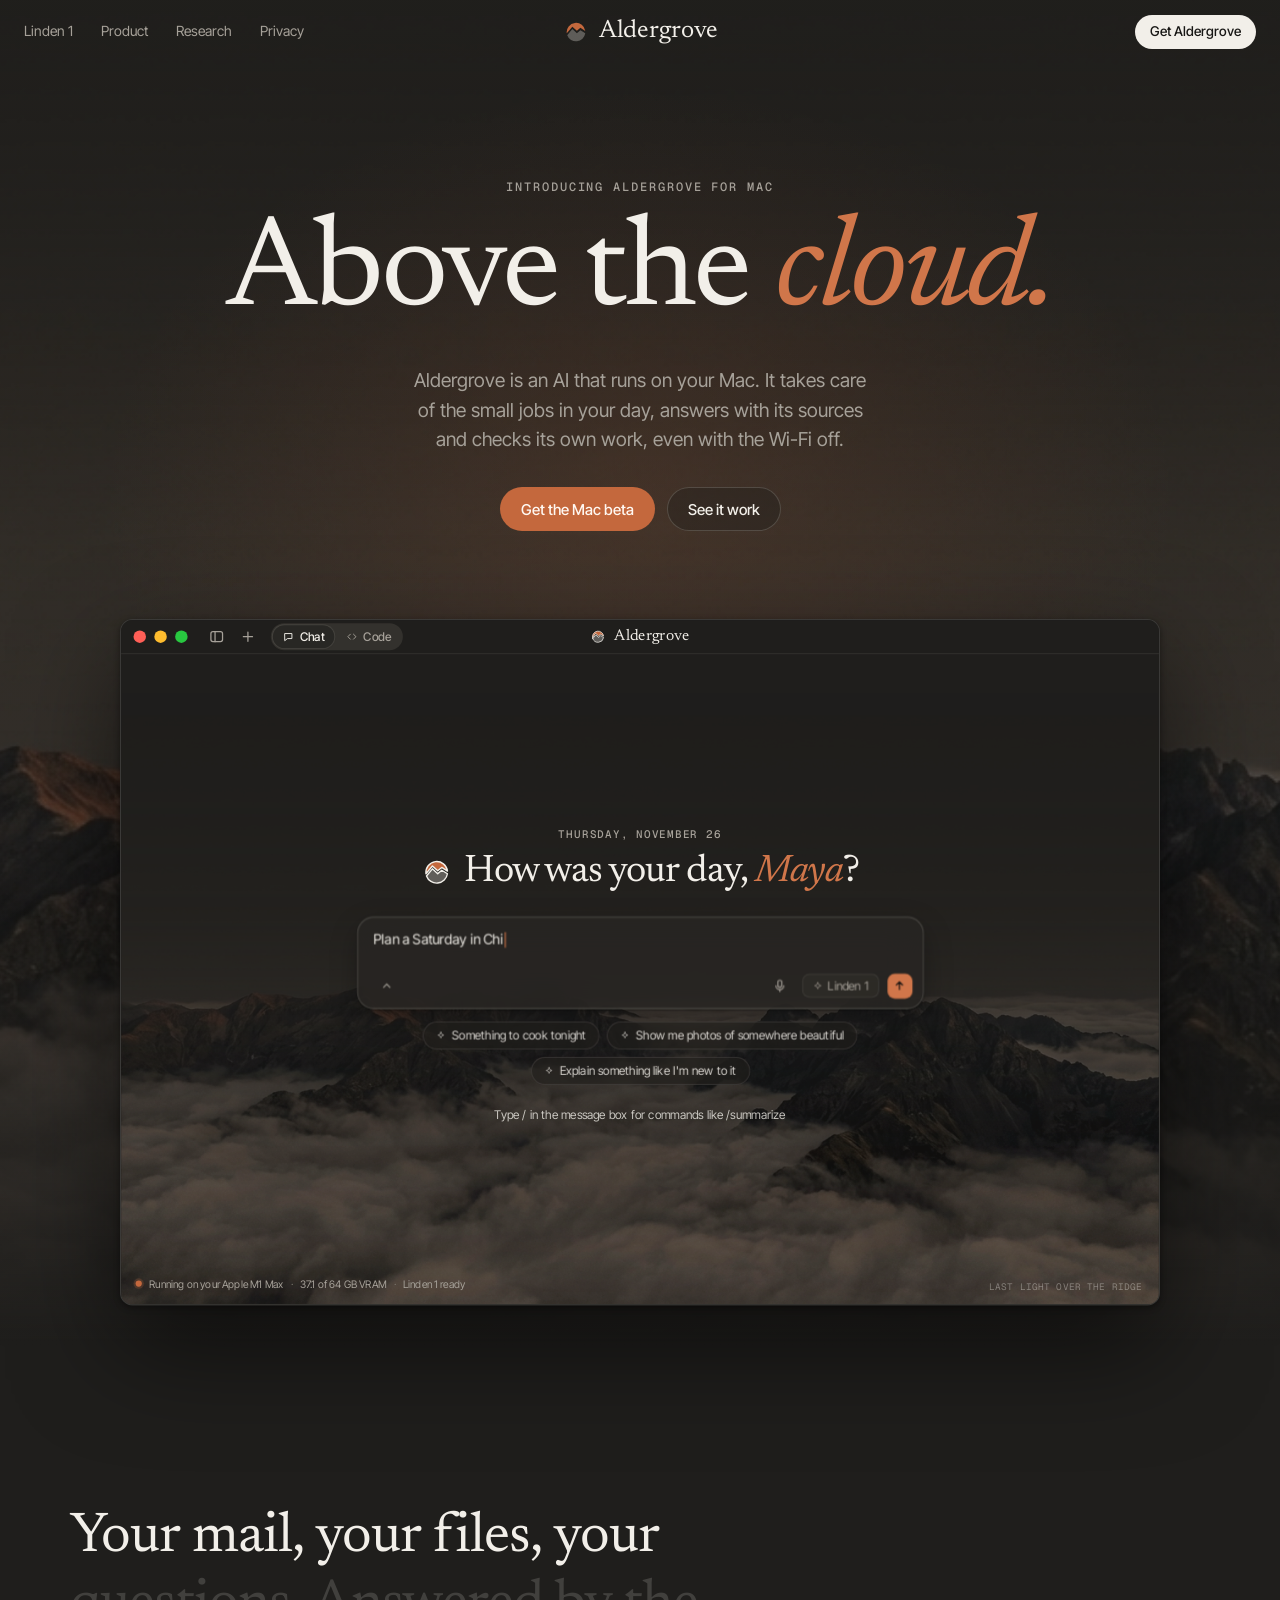
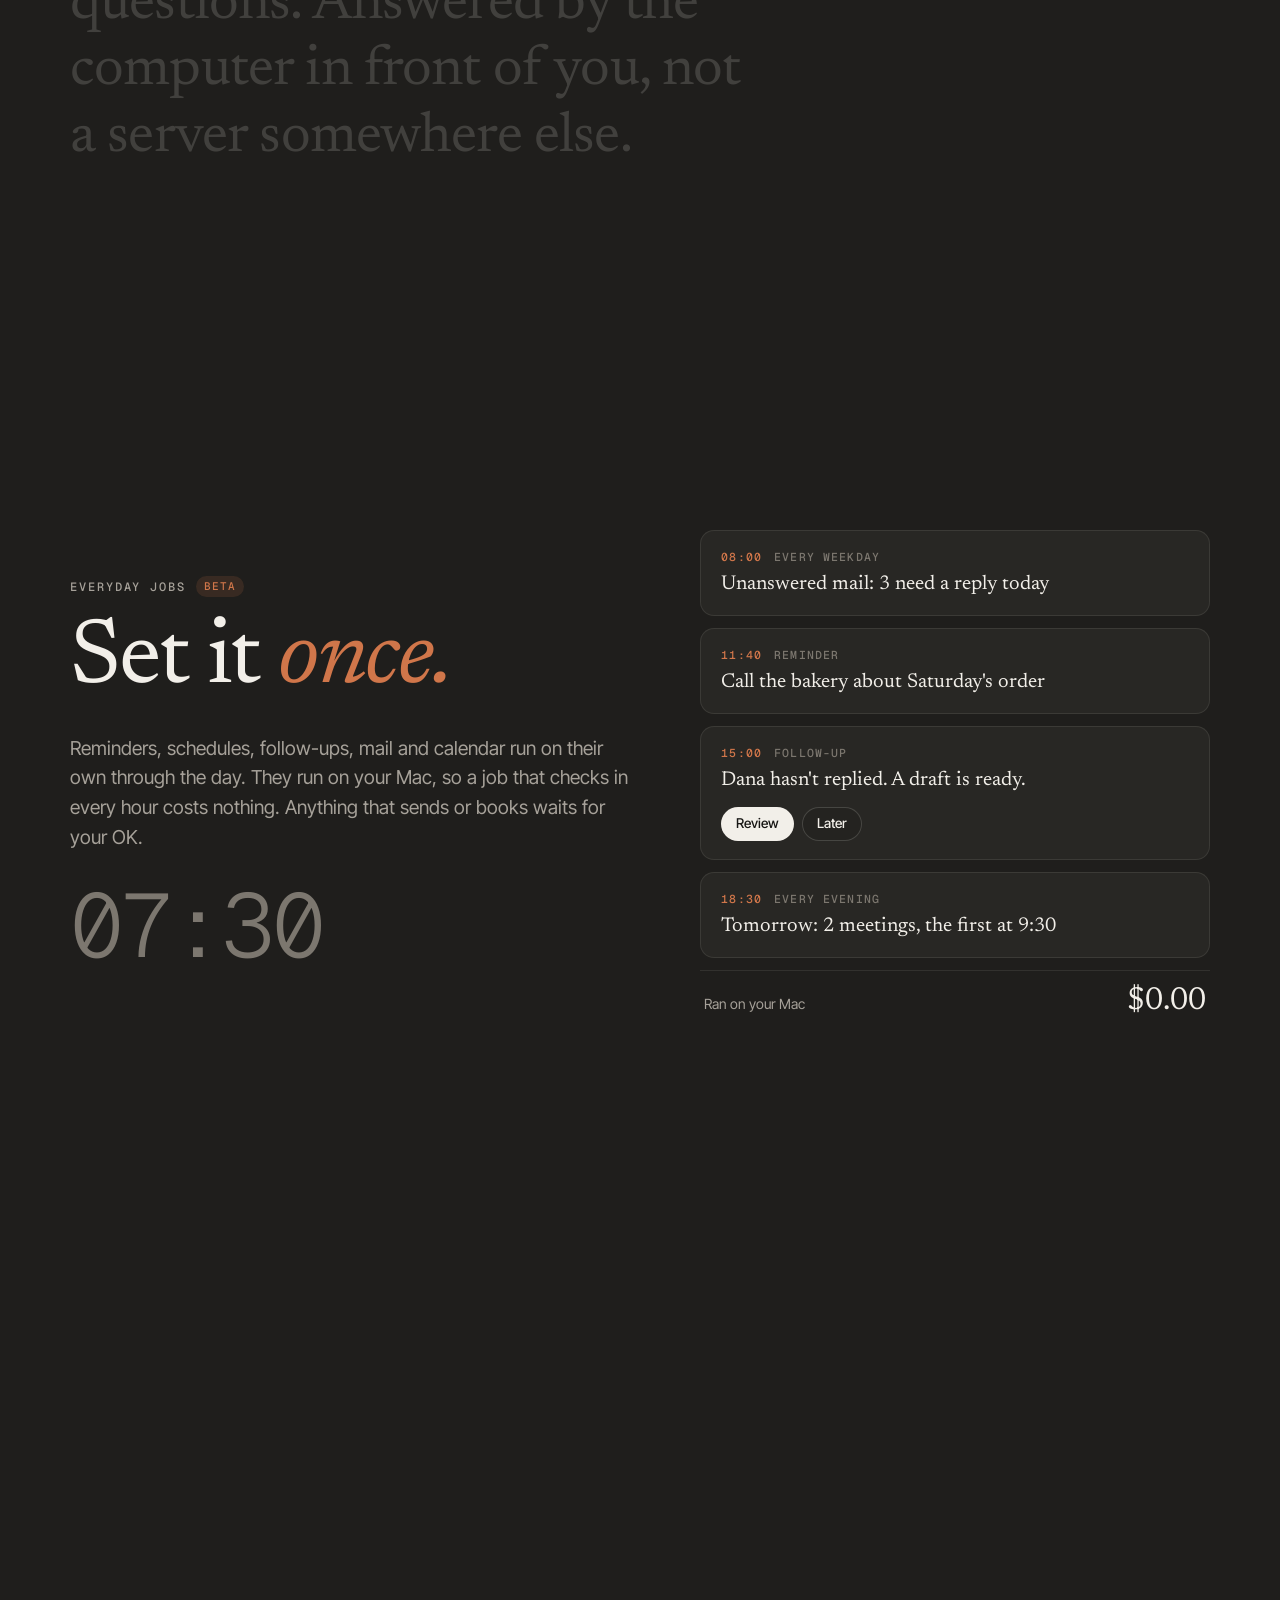
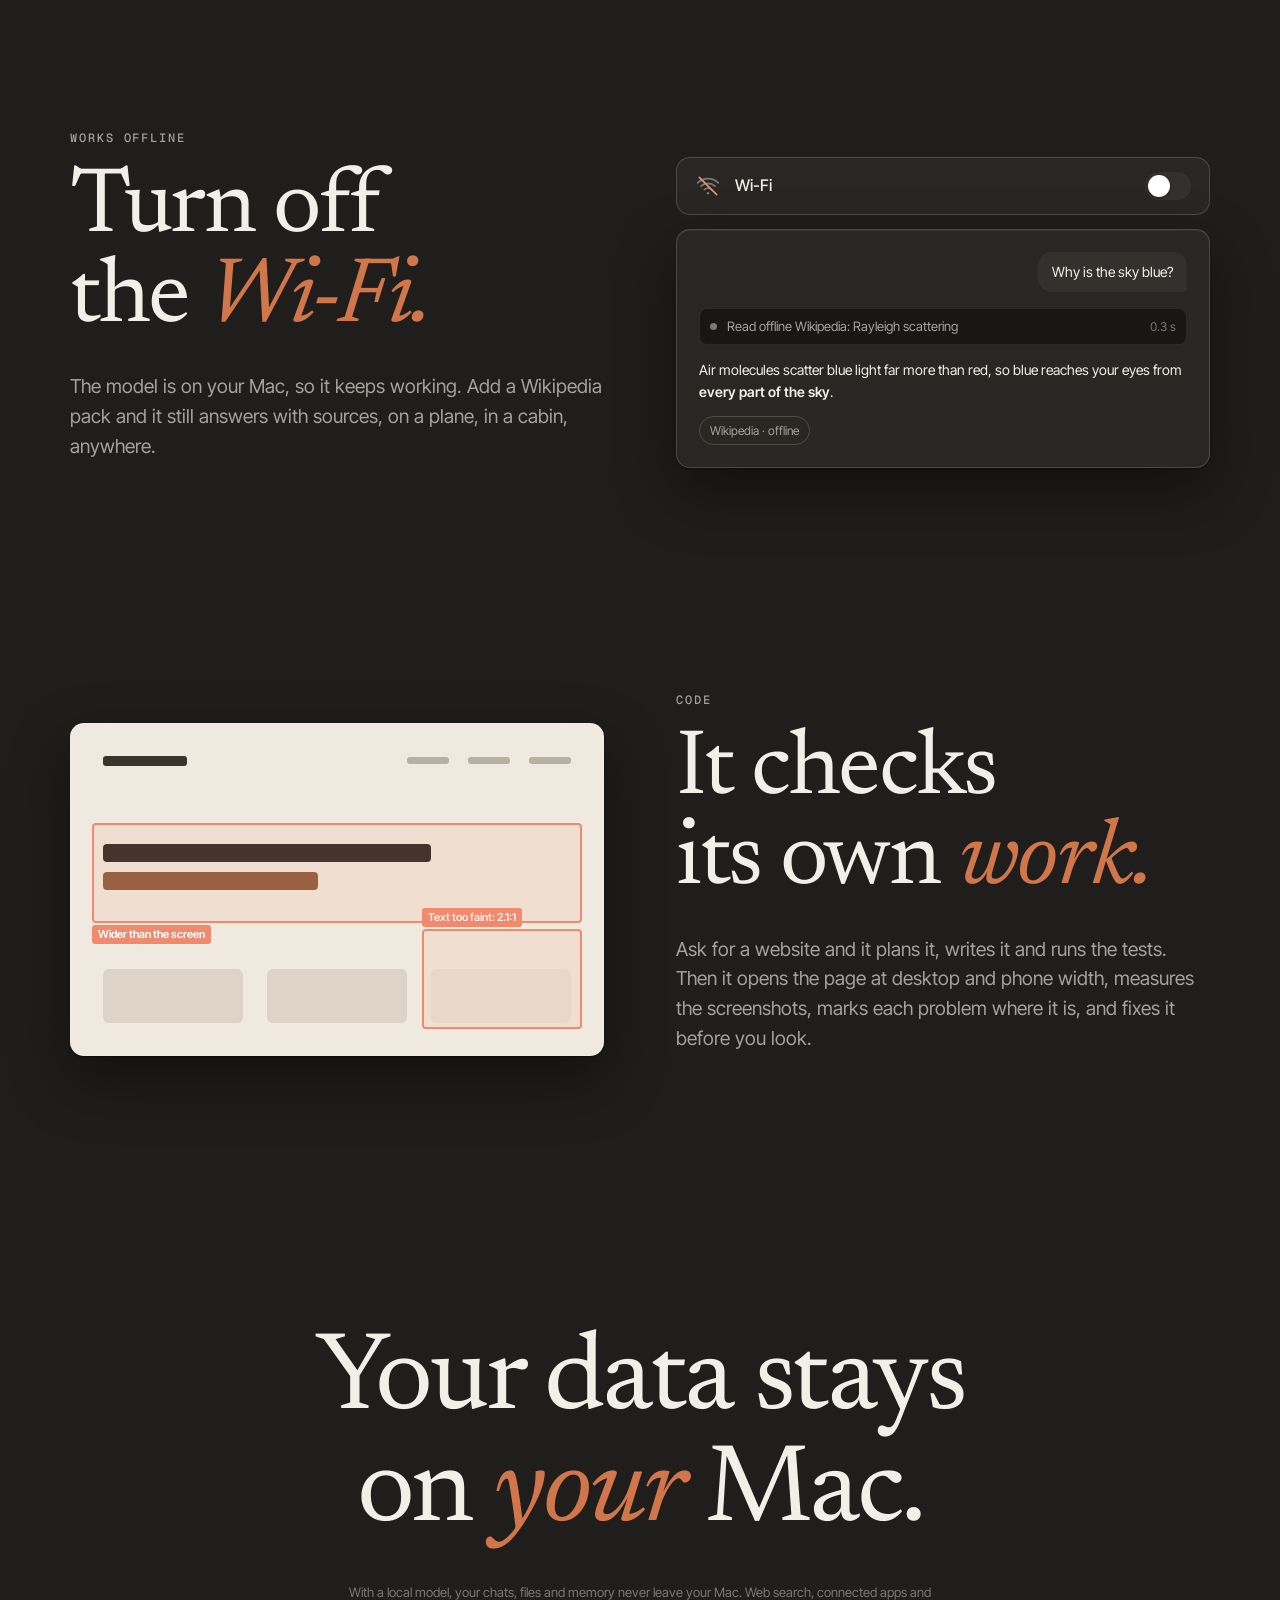
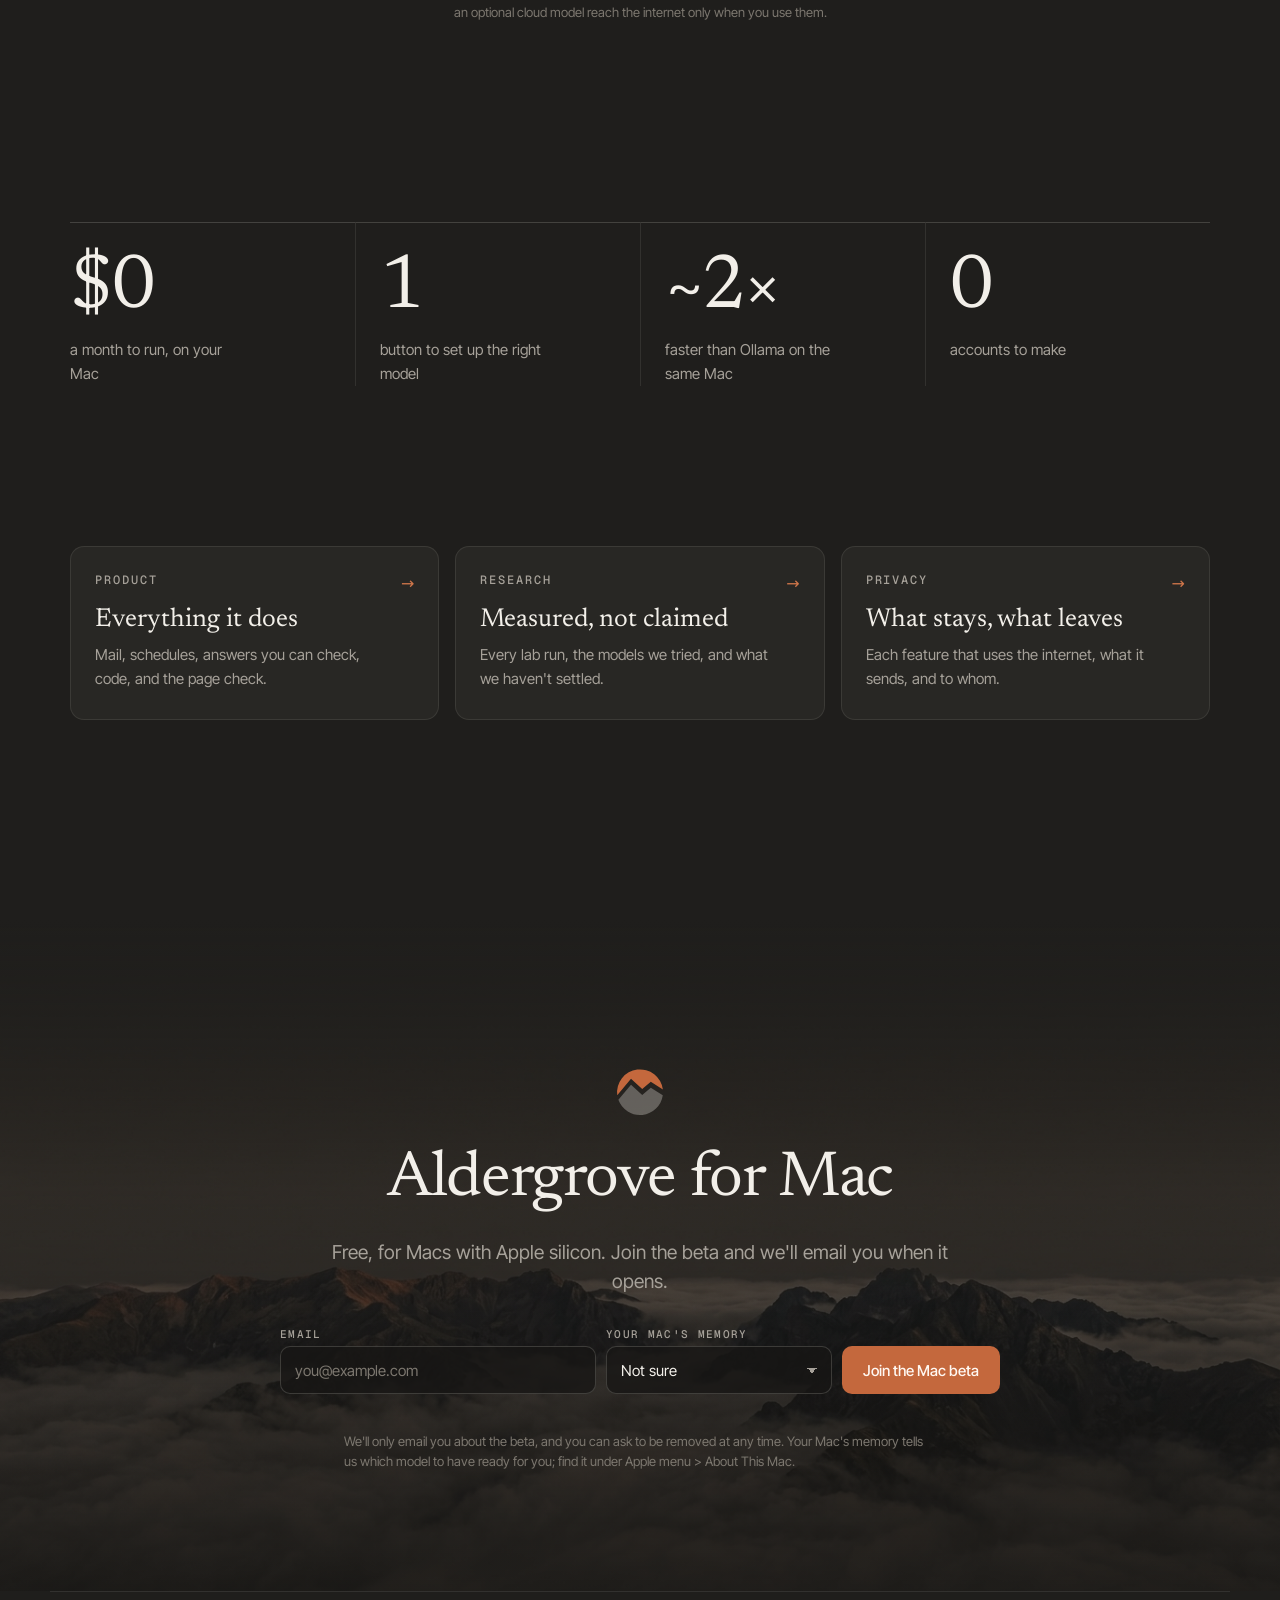
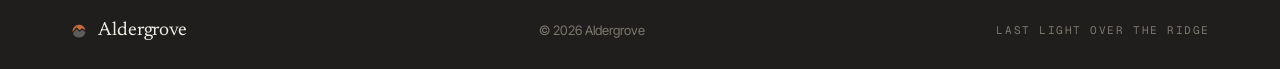
==== commit e6968377: "Update site test build" ====
--- a/index.html
+++ b/index.html
@@ -4,15 +4,15 @@
     <meta charset="UTF-8" />
     <meta name="viewport" content="width=device-width, initial-scale=1.0" />
     <title>Aldergrove</title>
-    <meta name="description" content="Aldergrove is the AI you run on your own computer and actually get work done with: free, private and offline, with one model tested for your kind of computer." />
+    <meta name="description" content="Aldergrove is an AI that runs on your Mac. It takes care of the small jobs in your day, answers with its sources and checks its own work, even offline." />
     <link rel="icon" type="image/svg+xml" href="./mark.svg" />
-    <script type="module" crossorigin src="./assets/main-CIK4BOqt.js"></script>
-    <link rel="stylesheet" crossorigin href="./assets/main-CWPBP8TO.css">
+    <script type="module" crossorigin src="./assets/main-DprTvorV.js"></script>
+    <link rel="stylesheet" crossorigin href="./assets/main-CiTaa-Jf.css">
   </head>
   <body>
     <header class="nav" id="top">
       <nav class="nav-links" id="nav-links" aria-label="Sections">
-        <a href="#linden">Linden 1</a>
+        <a href="./research/index.html#release">Linden 1</a>
         <a href="./product/index.html">Product</a>
         <a href="./research/index.html">Research</a>
         <a href="./privacy/index.html">Privacy</a>
@@ -32,17 +32,15 @@
       <section class="hero">
         <div class="hero-scene" aria-hidden="true"></div>
         <div class="hero-inner wrap">
-          <p class="eyebrow reveal">Linden 1 &middot; runs on your Mac</p>
-          <h1 class="display reveal">
-            Intelligence that lives on <em>your</em> computer.
-          </h1>
+          <p class="eyebrow reveal">Introducing Aldergrove for Mac</p>
+          <h1 class="display hero-title reveal">Above the <em>cloud.</em></h1>
           <p class="lede reveal">
-            Aldergrove is the AI on your own computer that takes care of the small jobs: reminders,
-            follow-ups, mail and quick answers. Free to run all day, private, and tested for your kind of computer.
+            Aldergrove is an AI that runs on your Mac. It takes care of the small jobs in your day, answers with its
+            sources and checks its own work, even with the Wi-Fi off.
           </p>
           <div class="cta-row reveal">
             <a class="btn btn-accent" href="#get" data-to-signup>Get the Mac beta</a>
-            <a class="btn btn-ghost" href="#research">Read the lab results</a>
+            <a class="btn btn-ghost" href="#jobs">See it work</a>
           </div>
         </div>
 
@@ -92,135 +90,88 @@
         </div>
       </section>
 
-      <!-- Release note, lab style -->
-      <section class="section wrap" id="linden">
-        <div class="release">
-          <div class="release-meta">
-            <p class="eyebrow">Release</p>
-            <p class="mono faint">November 2026</p>
-          </div>
-          <div class="release-body">
-            <h2 class="h2">Linden 1 and Linden Coder 1</h2>
-            <p class="body">
-              One model does every job: answering, planning, coding and reviewing. In Chat it's Linden 1,
-              in Code it's Linden Coder 1. Aldergrove picks the version that fits your computer's memory,
-              downloads it with one button, and runs it in its own engine. No account, no server, no subscription.
-            </p>
-            <div class="stats">
-              <div class="stat">
-                <p class="stat-num">13<span>/13</span></p>
-                <p class="stat-label">Chat lab questions answered right</p>
-              </div>
-              <div class="stat">
-                <p class="stat-num">66<span>/71</span></p>
-                <p class="stat-label">hidden coding tests passed (4-bit)</p>
-              </div>
-              <div class="stat">
-                <p class="stat-num">0</p>
-                <p class="stat-label">bytes of your chats leave your computer with a local model</p>
-              </div>
-            </div>
-            <p class="fine">
-              Measured on an Apple M1 Max with 64 GB, November 2026. Chat lab: 8-bit model, median 2 min 27 s per
-              answer including web lookups. Coding: 58 of 71 with the 8-bit model, 66 of 71 with the 4-bit model.
-              Cloud models are optional; a chat that uses one sends that chat to its provider.
-            </p>
-          </div>
-        </div>
-
-        <div class="tiers">
-          <p class="tiers-lead">Aldergrove reads how much memory your Mac has and installs the largest version of Linden 1 that fits, with room left for your other apps.</p>
-          <ol class="scale" aria-label="What Aldergrove installs for each amount of memory">
-            <li><span class="scale-mem">8&ndash;16 GB</span><span class="scale-what">A smaller model</span></li>
-            <li><span class="scale-mem">24&ndash;48 GB</span><span class="scale-what">Linden 1, compact</span></li>
-            <li class="is-tested"><span class="scale-mem">64&ndash;96 GB</span><span class="scale-what">Linden 1</span><span class="scale-note">Tested in our lab</span></li>
-            <li><span class="scale-mem">128 GB+</span><span class="scale-what">Linden 1, full precision</span></li>
-          </ol>
-        </div>
-      </section>
-
-      <!-- Product -->
-      <section class="section wrap" id="product">
-        <p class="eyebrow">Product</p>
-        <h2 class="h1">Small jobs, all day. <em>Free</em>, and private.</h2>
-
-        <!-- Everyday jobs -->
-        <div class="split">
-          <div class="split-copy">
-            <p class="eyebrow">Everyday jobs <span class="badge">Beta</span></p>
-            <h3 class="h2">It does the small jobs. Anything final asks first.</h3>
-            <p class="body">
-              Reminders, schedules, follow-ups, mail and calendar. It runs on your Mac, so a job that checks in every hour
-              costs nothing. Before anything is sent, posted, booked or deleted, one card shows who it goes to, the exact
-              content and whether it can be undone.
-            </p>
-          </div>
-          <div class="card-ask" aria-label="A confirmation card">
-            <p class="ask-title">Send this email?</p>
-            <dl class="ask-fields">
-              <div><dt>To</dt><dd>dana@studio.example</dd></div>
-              <div><dt>Subject</dt><dd>Thursday's draft</dd></div>
-            </dl>
-            <p class="ask-content">Hi Dana, the draft is attached. Could you look at section 2 before Friday?</p>
-            <p class="ask-undo">Once sent, this can't be taken back.</p>
-            <div class="ask-actions">
-              <span class="btn btn-ink btn-sm">Send</span>
-              <span class="btn btn-ghost btn-sm">Change</span>
-              <span class="btn btn-ghost btn-sm">Don't</span>
-            </div>
-          </div>
-        </div>
-
-        <div class="modes">
-          <article class="mode">
-            <header class="mode-head">
-              <span class="mode-icon" aria-hidden="true">
-                <svg viewBox="0 0 24 24"><path d="M5 5h14v10H9l-4 4z" /></svg>
-              </span>
-              <h3 class="h3">Chat</h3>
-            </header>
-            <p class="body">Everyday jobs, questions and documents, with answers you can check.</p>
-            <ul class="ticks">
-              <li>Reminders, schedules and follow-ups that run on their own</li>
-              <li>Mail and calendar with your own sign-in</li>
-              <li>Web search, Wikipedia and page reading, with sources</li>
-              <li>Remembers what you tell it, and tells you it did</li>
-              <li>Shows its plan first for anything with several steps</li>
-              <li>Reads PDFs, Office files, images and code</li>
-              <li>Files and folders, offline Wikipedia, a calculator that doesn't guess</li>
-            </ul>
-          </article>
-          <article class="mode">
-            <header class="mode-head">
-              <span class="mode-icon" aria-hidden="true">
-                <svg viewBox="0 0 24 24"><path d="M9 7l-5 5 5 5M15 7l5 5-5 5" /></svg>
-              </span>
-              <h3 class="h3">Code</h3>
-            </header>
-            <p class="body">Small projects, scripts and fixes in your project folder, and it proves they work.</p>
-            <ul class="ticks">
-              <li>Plans, writes the code, runs the tests, retries until they pass</li>
-              <li>"Done" only when the plan's own tests pass</li>
-              <li>Looks at the pages it builds, at desktop and phone width</li>
-              <li>Finds unreadable text, overflow, broken images and dead links</li>
-              <li>Matches a design you point it at</li>
-              <li>Every task can be undone, all at once or file by file</li>
-            </ul>
-          </article>
-        </div>
-
-        <!-- Page check, drawn -->
-        <div class="split split-rev">
-          <div class="split-copy">
-            <p class="eyebrow">Page check</p>
-            <h3 class="h2">It looks at what it built.</h3>
-            <p class="body">
-              After a frontend change, Aldergrove renders the page out of sight, takes screenshots and measures them.
-              Each problem it finds is boxed where it is on the page and sent back to be fixed.
-            </p>
-          </div>
-          <div class="shot" aria-label="A screenshot with two problems marked">
-            <div class="shot-page">
+      <!-- The statement: words light up as you scroll -->
+      <section class="statement wrap" aria-label="What Aldergrove is">
+        <p class="statement-text" data-scrub>
+          Your mail, your files, your questions. Answered by the computer in front of you, not a server somewhere else.
+        </p>
+      </section>
+
+      <!-- A day of small jobs: the clock runs as you scroll -->
+      <section class="day" id="jobs" data-day>
+        <div class="day-sticky">
+          <div class="wrap day-grid">
+            <div class="day-copy">
+              <p class="eyebrow">Everyday jobs <span class="badge">Beta</span></p>
+              <h2 class="mega">Set it <em>once.</em></h2>
+              <p class="lede">
+                Reminders, schedules, follow-ups, mail and calendar run on their own through the day. They run on your Mac, so
+                a job that checks in every hour costs nothing. Anything that sends or books waits for your OK.
+              </p>
+              <p class="day-clock" aria-hidden="true"><span data-clock>07:59</span></p>
+            </div>
+            <ol class="day-feed" aria-label="A day of jobs Aldergrove ran">
+              <li class="job" data-at="08:00">
+                <p class="job-meta"><span>08:00</span><span>Every weekday</span></p>
+                <p class="job-title">Unanswered mail: 3 need a reply today</p>
+              </li>
+              <li class="job" data-at="11:40">
+                <p class="job-meta"><span>11:40</span><span>Reminder</span></p>
+                <p class="job-title">Call the bakery about Saturday's order</p>
+              </li>
+              <li class="job" data-at="15:00">
+                <p class="job-meta"><span>15:00</span><span>Follow-up</span></p>
+                <p class="job-title">Dana hasn't replied. A draft is ready.</p>
+                <p class="job-actions"><span class="btn btn-ink btn-sm">Review</span><span class="btn btn-ghost btn-sm">Later</span></p>
+              </li>
+              <li class="job" data-at="18:30">
+                <p class="job-meta"><span>18:30</span><span>Every evening</span></p>
+                <p class="job-title">Tomorrow: 2 meetings, the first at 9:30</p>
+              </li>
+              <li class="day-cost"><span>Ran on your Mac</span><b>$0.00</b></li>
+            </ol>
+          </div>
+        </div>
+      </section>
+
+      <!-- Offline -->
+      <section class="scene offline wrap" id="offline">
+        <div class="scene-copy">
+          <p class="eyebrow">Works offline</p>
+          <h2 class="mega">Turn off the <em>Wi-Fi.</em></h2>
+          <p class="lede">
+            The model is on your Mac, so it keeps working. Add a Wikipedia pack and it still answers with sources, on a plane,
+            in a cabin, anywhere.
+          </p>
+        </div>
+        <div class="scene-visual" aria-hidden="true">
+          <div class="wifi">
+            <span class="wifi-icon"><svg viewBox="0 0 24 24"><path d="M2.5 9a14 14 0 0 1 19 0M5.5 12.2a9.5 9.5 0 0 1 13 0M8.6 15.4a5 5 0 0 1 6.8 0"/><circle cx="12" cy="18.6" r="1.1"/><path class="wifi-cut" d="M4 4l16 16"/></svg></span>
+            <span class="wifi-label">Wi-Fi</span>
+            <span class="toggle"><i></i></span>
+          </div>
+          <div class="vis vis-answer">
+            <p class="va-q">Why is the sky blue?</p>
+            <div class="va-steps"><p><span class="va-dot"></span>Read offline Wikipedia: Rayleigh scattering <em>0.3 s</em></p></div>
+            <p class="va-a">Air molecules scatter blue light far more than red, so blue reaches your eyes from <b>every part of the sky</b>.</p>
+            <div class="va-src"><span>Wikipedia &middot; offline</span></div>
+          </div>
+        </div>
+      </section>
+
+      <!-- It looks at its work -->
+      <section class="scene looks wrap" id="looks">
+        <div class="scene-copy">
+          <p class="eyebrow">Code</p>
+          <h2 class="mega">It checks<br />its own <em>work.</em></h2>
+          <p class="lede">
+            Ask for a website and it plans it, writes it and runs the tests. Then it opens the page at desktop and phone width,
+            measures the screenshots, marks each problem where it is, and fixes it before you look.
+          </p>
+        </div>
+        <div class="scene-visual">
+          <div class="shot shot-live" aria-label="A screenshot with two problems marked">
+            <div class="shot-page" aria-hidden="true">
               <div class="sp-nav"><b></b><i></i><i></i><i></i></div>
               <div class="sp-hero"><b></b><b class="short"></b></div>
               <div class="sp-cards"><i></i><i></i><i class="low"></i></div>
@@ -229,57 +180,27 @@
             <span class="shot-mark m2"><em>Wider than the screen</em></span>
           </div>
         </div>
-
-      <p class="more"><a class="more-link" href="./product/index.html">See everything Aldergrove does <span aria-hidden="true">&rarr;</span></a></p>
-      </section>
-
-      <!-- Research -->
-      <section class="section wrap" id="research">
-        <p class="eyebrow">Research</p>
-        <h2 class="h1">Measured, <em>not</em> claimed.</h2>
-        <p class="lede narrow">
-          Every default in Aldergrove comes from a lab run on real hardware: fixed coding tasks with hidden tests,
-          and real Chat questions graded right or wrong. We publish the numbers with the machine they came from.
-        </p>
-        <div class="table-wrap">
-          <table class="results">
-            <caption>Apple M1 Max, 64 GB &middot; November 2026</caption>
-            <thead>
-              <tr><th scope="col">Model</th><th scope="col">Engine</th><th scope="col">Chat lab</th><th scope="col">Coding tests</th></tr>
-            </thead>
-            <tbody>
-              <tr class="is-default"><td>Inkling 2 Mini 8-bit <span class="badge">Default at 64 GB</span></td><td>Aldergrove runner</td><td>13 / 13 right &middot; median 147 s</td><td>58 / 71</td></tr>
-              <tr><td>Inkling 2 Mini 4-bit</td><td>Aldergrove runner</td><td>8 / 8 that ran</td><td>66 / 71</td></tr>
-              <tr><td>Inkling 2 Mini 3-bit</td><td>PolyStrata (test)</td><td>not yet</td><td>63 / 71</td></tr>
-              <tr><td>Qwen3.8 27B 8-bit</td><td>Aldergrove runner</td><td>12 / 13 right &middot; median 153 s</td><td>21 / 71</td></tr>
-            </tbody>
-          </table>
-        </div>
-        <div class="method">
-          <div><p class="mono faint">01</p><h4 class="h4">Hidden tests</h4><p class="body sm">The model never sees the tests it's graded on.</p></div>
-          <div><p class="mono faint">02</p><h4 class="h4">Real questions</h4><p class="body sm">Facts, maths, files, memory, and things that don't exist.</p></div>
-          <div><p class="mono faint">03</p><h4 class="h4">Hardware named</h4><p class="body sm">Every speed comes with the computer it ran on.</p></div>
-        </div>
-      <p class="more"><a class="more-link" href="./research/index.html">Read all the research <span aria-hidden="true">&rarr;</span></a></p>
-      </section>
-
-      <!-- Privacy -->
-      <section class="section wrap" id="privacy">
-        <div class="privacy">
-          <div>
-            <p class="eyebrow">Privacy</p>
-            <h2 class="h1">Your computer. <em>Your</em> data.</h2>
-          </div>
-          <ul class="pledges">
-            <li><b>Runs locally.</b> With a local model, your chats, files and memory stay on your computer.</li>
-            <li><b>No account.</b> Nothing to sign up for, and it works offline.</li>
-            <li><b>No ads, no selling data, no training on what you do.</b></li>
-            <li><b>Sign-ins in your keychain.</b> Mail and calendar access stays in the Mac's keychain.</li>
-            <li><b>Reports only when you say so.</b> Error reports are off by default, and you read the exact text first.</li>
-            <li><b>Cloud is your choice.</b> Bring your own keys if you want a cloud model; the chat says what it costs.</li>
-          </ul>
-        </div>
-      <p class="more"><a class="more-link" href="./privacy/index.html">What stays on your Mac, and what doesn't <span aria-hidden="true">&rarr;</span></a></p>
+      </section>
+
+      <!-- Privacy, said three ways -->
+      <section class="trio wrap" aria-label="Privacy">
+        <p class="trio-line">Your data stays<br />on <em>your</em> Mac.</p>
+        <p class="fine trio-fine">With a local model, your chats, files and memory never leave your Mac. Web search, connected apps and an optional cloud model reach the internet only when you use them.</p>
+      </section>
+
+      <!-- The numbers -->
+      <section class="specs wrap" aria-label="Aldergrove in numbers">
+        <div class="spec-cell"><p class="spec-num">$0</p><p class="spec-label">a month to run, on your Mac</p></div>
+        <div class="spec-cell"><p class="spec-num">1</p><p class="spec-label">button to set up the right model</p></div>
+        <div class="spec-cell"><p class="spec-num">~2&times;</p><p class="spec-label">faster than Ollama on the same Mac</p></div>
+        <div class="spec-cell"><p class="spec-num">0</p><p class="spec-label">accounts to make</p></div>
+      </section>
+
+      <!-- Go deeper -->
+      <section class="deeper wrap" aria-label="More about Aldergrove">
+        <a class="deep-card" href="./product/index.html"><p class="eyebrow">Product</p><p class="deep-title">Everything it does</p><p class="deep-text">Mail, schedules, answers you can check, code, and the page check.</p><span class="deep-go" aria-hidden="true">&rarr;</span></a>
+        <a class="deep-card" href="./research/index.html"><p class="eyebrow">Research</p><p class="deep-title">Measured, not claimed</p><p class="deep-text">Every lab run, the models we tried, and what we haven't settled.</p><span class="deep-go" aria-hidden="true">&rarr;</span></a>
+        <a class="deep-card" href="./privacy/index.html"><p class="eyebrow">Privacy</p><p class="deep-title">What stays, what leaves</p><p class="deep-text">Each feature that uses the internet, what it sends, and to whom.</p><span class="deep-go" aria-hidden="true">&rarr;</span></a>
       </section>
 
       <!-- Get -->
@@ -288,7 +209,7 @@
         <div class="wrap get-inner">
           <span class="mark mark-lg" data-mark></span>
           <h2 class="display sm">Aldergrove for Mac</h2>
-          <p class="lede">Free, for Macs with Apple silicon. Windows comes after the Mac release.</p>
+          <p class="lede">Free, for Macs with Apple silicon. Join the beta and we'll email you when it opens.</p>
           <form class="signup" id="signup" novalidate>
             <div class="signup-fields">
               <label class="field field-email" for="signup-email">
--- a/assets/main-CiTaa-Jf.css
+++ b/assets/main-CiTaa-Jf.css
@@ -0,0 +1 @@
+@font-face{font-family:Inter Tight Variable;font-style:normal;font-display:swap;font-weight:100 900;src:url(./inter-tight-cyrillic-ext-wght-normal-okcGN4Nq.woff2) format("woff2-variations");unicode-range:U+0460-052F,U+1C80-1C8A,U+20B4,U+2DE0-2DFF,U+A640-A69F,U+FE2E-FE2F}@font-face{font-family:Inter Tight Variable;font-style:normal;font-display:swap;font-weight:100 900;src:url(./inter-tight-cyrillic-wght-normal-BS41q_Tv.woff2) format("woff2-variations");unicode-range:U+0301,U+0400-045F,U+0490-0491,U+04B0-04B1,U+2116}@font-face{font-family:Inter Tight Variable;font-style:normal;font-display:swap;font-weight:100 900;src:url(./inter-tight-greek-ext-wght-normal-DQgQPNk4.woff2) format("woff2-variations");unicode-range:U+1F00-1FFF}@font-face{font-family:Inter Tight Variable;font-style:normal;font-display:swap;font-weight:100 900;src:url(./inter-tight-greek-wght-normal-sS1B39LI.woff2) format("woff2-variations");unicode-range:U+0370-0377,U+037A-037F,U+0384-038A,U+038C,U+038E-03A1,U+03A3-03FF}@font-face{font-family:Inter Tight Variable;font-style:normal;font-display:swap;font-weight:100 900;src:url(./inter-tight-vietnamese-wght-normal-TKKdAiBA.woff2) format("woff2-variations");unicode-range:U+0102-0103,U+0110-0111,U+0128-0129,U+0168-0169,U+01A0-01A1,U+01AF-01B0,U+0300-0301,U+0303-0304,U+0308-0309,U+0323,U+0329,U+1EA0-1EF9,U+20AB}@font-face{font-family:Inter Tight Variable;font-style:normal;font-display:swap;font-weight:100 900;src:url(./inter-tight-latin-ext-wght-normal-B4u9PlvR.woff2) format("woff2-variations");unicode-range:U+0100-02BA,U+02BD-02C5,U+02C7-02CC,U+02CE-02D7,U+02DD-02FF,U+0304,U+0308,U+0329,U+1D00-1DBF,U+1E00-1E9F,U+1EF2-1EFF,U+2020,U+20A0-20AB,U+20AD-20C0,U+2113,U+2C60-2C7F,U+A720-A7FF}@font-face{font-family:Inter Tight Variable;font-style:normal;font-display:swap;font-weight:100 900;src:url(./inter-tight-latin-wght-normal-DX-nOvPD.woff2) format("woff2-variations");unicode-range:U+0000-00FF,U+0131,U+0152-0153,U+02BB-02BC,U+02C6,U+02DA,U+02DC,U+0304,U+0308,U+0329,U+2000-206F,U+20AC,U+2122,U+2191,U+2193,U+2212,U+2215,U+FEFF,U+FFFD}@font-face{font-family:Newsreader Variable;font-style:normal;font-display:swap;font-weight:200 800;src:url(./newsreader-vietnamese-wght-normal-Czsa-EzN.woff2) format("woff2-variations");unicode-range:U+0102-0103,U+0110-0111,U+0128-0129,U+0168-0169,U+01A0-01A1,U+01AF-01B0,U+0300-0301,U+0303-0304,U+0308-0309,U+0323,U+0329,U+1EA0-1EF9,U+20AB}@font-face{font-family:Newsreader Variable;font-style:normal;font-display:swap;font-weight:200 800;src:url(./newsreader-latin-ext-wght-normal-C-3rgBeH.woff2) format("woff2-variations");unicode-range:U+0100-02BA,U+02BD-02C5,U+02C7-02CC,U+02CE-02D7,U+02DD-02FF,U+0304,U+0308,U+0329,U+1D00-1DBF,U+1E00-1E9F,U+1EF2-1EFF,U+2020,U+20A0-20AB,U+20AD-20C0,U+2113,U+2C60-2C7F,U+A720-A7FF}@font-face{font-family:Newsreader Variable;font-style:normal;font-display:swap;font-weight:200 800;src:url(./newsreader-latin-wght-normal-CCVVNp6i.woff2) format("woff2-variations");unicode-range:U+0000-00FF,U+0131,U+0152-0153,U+02BB-02BC,U+02C6,U+02DA,U+02DC,U+0304,U+0308,U+0329,U+2000-206F,U+20AC,U+2122,U+2191,U+2193,U+2212,U+2215,U+FEFF,U+FFFD}@font-face{font-family:Newsreader Variable;font-style:italic;font-display:swap;font-weight:200 800;src:url(./newsreader-vietnamese-wght-italic-xAqemagA.woff2) format("woff2-variations");unicode-range:U+0102-0103,U+0110-0111,U+0128-0129,U+0168-0169,U+01A0-01A1,U+01AF-01B0,U+0300-0301,U+0303-0304,U+0308-0309,U+0323,U+0329,U+1EA0-1EF9,U+20AB}@font-face{font-family:Newsreader Variable;font-style:italic;font-display:swap;font-weight:200 800;src:url(./newsreader-latin-ext-wght-italic-DFS986qL.woff2) format("woff2-variations");unicode-range:U+0100-02BA,U+02BD-02C5,U+02C7-02CC,U+02CE-02D7,U+02DD-02FF,U+0304,U+0308,U+0329,U+1D00-1DBF,U+1E00-1E9F,U+1EF2-1EFF,U+2020,U+20A0-20AB,U+20AD-20C0,U+2113,U+2C60-2C7F,U+A720-A7FF}@font-face{font-family:Newsreader Variable;font-style:italic;font-display:swap;font-weight:200 800;src:url(./newsreader-latin-wght-italic-Bxi8ein9.woff2) format("woff2-variations");unicode-range:U+0000-00FF,U+0131,U+0152-0153,U+02BB-02BC,U+02C6,U+02DA,U+02DC,U+0304,U+0308,U+0329,U+2000-206F,U+20AC,U+2122,U+2191,U+2193,U+2212,U+2215,U+FEFF,U+FFFD}@font-face{font-family:Geist Mono Variable;font-style:normal;font-display:swap;font-weight:100 900;src:url(./geist-mono-cyrillic-ext-wght-normal-X_5orZeX.woff2) format("woff2-variations");unicode-range:U+0460-052F,U+1C80-1C8A,U+20B4,U+2DE0-2DFF,U+A640-A69F,U+FE2E-FE2F}@font-face{font-family:Geist Mono Variable;font-style:normal;font-display:swap;font-weight:100 900;src:url(./geist-mono-cyrillic-wght-normal-DiZS0aHC.woff2) format("woff2-variations");unicode-range:U+0301,U+0400-045F,U+0490-0491,U+04B0-04B1,U+2116}@font-face{font-family:Geist Mono Variable;font-style:normal;font-display:swap;font-weight:100 900;src:url(./geist-mono-symbols2-wght-normal-CO5SzqOn.woff2) format("woff2-variations");unicode-range:U+2000-2001,U+2004-2008,U+200A,U+23B8-23BD,U+2500-259F}@font-face{font-family:Geist Mono Variable;font-style:normal;font-display:swap;font-weight:100 900;src:url(./geist-mono-vietnamese-wght-normal-DadHysG0.woff2) format("woff2-variations");unicode-range:U+0102-0103,U+0110-0111,U+0128-0129,U+0168-0169,U+01A0-01A1,U+01AF-01B0,U+0300-0301,U+0303-0304,U+0308-0309,U+0323,U+0329,U+1EA0-1EF9,U+20AB}@font-face{font-family:Geist Mono Variable;font-style:normal;font-display:swap;font-weight:100 900;src:url(./geist-mono-latin-ext-wght-normal-Bwz-egvJ.woff2) format("woff2-variations");unicode-range:U+0100-02BA,U+02BD-02C5,U+02C7-02CC,U+02CE-02D7,U+02DD-02FF,U+0304,U+0308,U+0329,U+1D00-1DBF,U+1E00-1E9F,U+1EF2-1EFF,U+2020,U+20A0-20AB,U+20AD-20C0,U+2113,U+2C60-2C7F,U+A720-A7FF}@font-face{font-family:Geist Mono Variable;font-style:normal;font-display:swap;font-weight:100 900;src:url(./geist-mono-latin-wght-normal-XN7g48iV.woff2) format("woff2-variations");unicode-range:U+0000-00FF,U+0131,U+0152-0153,U+02BB-02BC,U+02C6,U+02DA,U+02DC,U+0304,U+0308,U+0329,U+2000-206F,U+20AC,U+2122,U+2191,U+2193,U+2212,U+2215,U+FEFF,U+FFFD}:root{--bg: #1f1e1c;--bg-deep: #181715;--surface: #282724;--surface-2: #33312d;--text: #f2efe9;--muted: #a6a199;--faint: #7c776f;--line: rgba(255, 250, 240, .085);--line-strong: rgba(255, 250, 240, .16);--accent: #d0764a;--accent-hover: #dc8a5f;--terracotta: #c4683d;--accent-soft: rgba(208, 118, 74, .14);--ok: #7ab889;--bad: #f08a6f;--ink-text: #181715;--serif: "Newsreader Variable", "Iowan Old Style", Georgia, serif;--sans: "Inter Tight Variable", "Segoe UI", system-ui, sans-serif;--mono: "Geist Mono Variable", ui-monospace, Menlo, monospace;--radius: 10px;--radius-lg: 14px;--ease: cubic-bezier(.16, 1, .3, 1);--shadow: 0 1px 2px rgba(0, 0, 0, .42), 0 24px 60px rgba(0, 0, 0, .45), inset 0 1px 0 rgba(255, 250, 240, .05);color-scheme:dark}*{box-sizing:border-box}html{scroll-behavior:smooth}@media(prefers-reduced-motion:reduce){html{scroll-behavior:auto}}body{margin:0;background:var(--bg);color:var(--text);font:400 16px/1.6 var(--sans);-webkit-font-smoothing:antialiased;overflow-x:hidden}img,svg{max-width:100%;display:block}a{color:inherit}:focus-visible{outline:2px solid var(--accent);outline-offset:3px;border-radius:4px}.wrap{width:100%;max-width:1180px;margin:0 auto;padding-left:max(20px,env(safe-area-inset-left,0px));padding-right:max(20px,env(safe-area-inset-right,0px))}.eyebrow{font:500 12px/1.2 var(--mono);letter-spacing:.16em;text-transform:uppercase;color:var(--muted);margin:0 0 18px;display:flex;align-items:center;gap:10px}.mono{font-family:var(--mono);font-size:12px;letter-spacing:.14em;text-transform:uppercase}.faint{color:var(--faint)}.display{font:400 clamp(44px,7.4vw,92px)/1.02 var(--serif);letter-spacing:-.022em;margin:0 0 24px;text-wrap:balance}.display.sm{font-size:clamp(38px,5.4vw,64px)}.h1{font:400 clamp(34px,4.6vw,58px)/1.06 var(--serif);letter-spacing:-.018em;margin:0 0 28px;max-width:18ch;text-wrap:balance}.h2{font:400 clamp(28px,3.2vw,38px)/1.12 var(--serif);letter-spacing:-.01em;margin:0 0 16px;text-wrap:balance}.h3{font:500 26px/1.2 var(--serif);margin:0}.h4{font:600 15px/1.3 var(--sans);margin:8px 0 6px}em{font-style:italic;color:var(--accent)}.display em,.h1 em{font-weight:400}.lede{font-size:clamp(17px,1.5vw,20px);line-height:1.55;color:var(--muted);max-width:58ch;margin:0 0 32px}.lede.narrow{max-width:62ch}.body{color:var(--muted);margin:0 0 16px;max-width:62ch}.body.sm{font-size:14px;margin:0}.fine{font-size:13px;color:var(--faint);max-width:74ch;margin:18px 0 0;line-height:1.55}.btn{display:inline-flex;align-items:center;justify-content:center;height:44px;padding:0 20px;border-radius:999px;font:500 15px/1 var(--sans);text-decoration:none;white-space:nowrap;border:1px solid transparent;transition:background .16s var(--ease),border-color .16s var(--ease),transform .16s var(--ease)}.btn:hover{transform:translateY(-1px)}.btn-sm{height:34px;padding:0 14px;font-size:13.5px}.btn-accent{background:var(--terracotta);color:#fff8f2}.btn-accent:hover{background:var(--accent-hover)}.btn-ink{background:var(--text);color:var(--ink-text)}.btn-ink:hover{background:#fff}.btn-ghost{border-color:var(--line-strong);color:var(--text);background:#1f1e1c59}.btn-ghost:hover{border-color:#fffaf04d}.cta-row{display:flex;flex-wrap:wrap;gap:12px}.cta-row.center{justify-content:center}.badge{display:inline-block;font:500 11px/1 var(--mono);letter-spacing:.08em;text-transform:uppercase;color:var(--accent);background:var(--accent-soft);padding:5px 8px;border-radius:999px;vertical-align:middle}.mark{display:inline-block;width:26px;height:26px;flex:none}.mark svg{width:100%;height:100%}.mark-sm{width:18px;height:18px}.mark-md{width:1.05em;height:1.05em}.mark-lg{width:64px;height:64px;margin:0 auto 24px;display:block}.nav{position:fixed;top:0;left:0;right:0;z-index:20;display:grid;grid-template-columns:1fr auto 1fr;align-items:center;height:64px;padding-top:env(safe-area-inset-top,0px);padding-left:max(24px,env(safe-area-inset-left,0px));padding-right:max(24px,env(safe-area-inset-right,0px));border-bottom:1px solid transparent;transition:background .24s var(--ease),border-color .24s var(--ease)}.nav.is-scrolled{background:#181715c7;-webkit-backdrop-filter:blur(14px) saturate(1.2);backdrop-filter:blur(14px) saturate(1.2);border-bottom-color:var(--line)}.nav-links{display:flex;gap:28px;font-size:14px}.nav-links a{color:var(--muted);text-decoration:none;transition:color .16s}.nav-links a:hover{color:var(--text)}.brand{display:inline-flex;align-items:center;gap:10px;text-decoration:none}.wordmark{font:400 25px/1 var(--serif);letter-spacing:-.005em}.nav-end{display:flex;justify-content:flex-end;align-items:center;gap:10px}.nav-menu{display:none;width:40px;height:40px;padding:0;border:1px solid var(--line-strong);border-radius:999px;background:transparent;color:var(--text);cursor:pointer;flex-direction:column;align-items:center;justify-content:center;gap:5px}.nav-menu span{display:block;width:16px;height:1.5px;background:currentColor;border-radius:1px;transition:transform .2s var(--ease)}.nav-menu[aria-expanded=true] span:first-child{transform:translateY(3.25px) rotate(45deg)}.nav-menu[aria-expanded=true] span:last-child{transform:translateY(-3.25px) rotate(-45deg)}.nav-menu:focus-visible{outline:2px solid var(--accent);outline-offset:2px}.hero{position:relative;padding:180px 0 0;isolation:isolate}.hero-scene{position:absolute;inset:0 0 auto;height:112%;z-index:-1;background:linear-gradient(180deg,rgba(31,30,28,.92) 0%,rgba(31,30,28,.45) 38%,rgba(31,30,28,.55) 62%,var(--bg) 92%),url(../ridge.jpg) center 62% / cover no-repeat}.hero-scene:after{content:"";position:absolute;top:0;right:0;bottom:0;left:0;background:radial-gradient(60% 40% at 50% 34%,rgba(196,104,61,.14),transparent 70%)}.hero-inner{text-align:center;display:flex;flex-direction:column;align-items:center}.hero .lede{margin-left:auto;margin-right:auto}.hero .cta-row{justify-content:center;margin-bottom:88px}.hero .eyebrow{justify-content:center}.section{padding-top:140px}#linden{padding-top:160px}.release{display:grid;grid-template-columns:220px minmax(0,1fr);gap:40px;padding-top:40px;border-top:1px solid var(--line)}.release-meta .mono{margin:0}.stats{display:grid;grid-template-columns:repeat(3,minmax(0,1fr));gap:1px;background:var(--line);border:1px solid var(--line);border-radius:var(--radius-lg);overflow:hidden;margin-top:32px}.stat{background:var(--bg);padding:24px 22px}.stat-num{font:400 52px/1 var(--serif);margin:0 0 10px;font-variant-numeric:tabular-nums}.stat-num span{color:var(--faint);font-size:.5em}.stat-label{margin:0;font-size:13.5px;color:var(--muted)}.tiers{margin-top:96px;display:grid;grid-template-columns:220px minmax(0,1fr);gap:40px}.tiers-lead{grid-column:2;margin:0;max-width:54ch;color:var(--muted)}.scale{grid-column:2;list-style:none;margin:0;padding:0;display:grid;grid-template-columns:repeat(4,minmax(0,1fr));border-top:1px solid var(--line-strong)}.scale li{position:relative;padding:18px 16px 0 0;display:grid;gap:6px;align-content:start}.scale li:before{content:"";position:absolute;left:0;top:-1px;width:1px;height:10px;background:var(--line-strong)}.scale-mem{font:500 12px/1 var(--mono);letter-spacing:.08em;color:var(--muted);padding-left:10px}.scale-what{font:400 19px/1.25 var(--serif);padding-left:10px}.scale-note{font-size:12.5px;color:var(--accent);padding-left:10px}.scale li.is-tested:before{background:var(--accent);width:2px}.modes{display:grid;grid-template-columns:repeat(2,minmax(0,1fr));gap:20px}.mode{background:var(--bg-deep);border:1px solid var(--line);border-radius:var(--radius-lg);padding:32px}.mode-head{display:flex;align-items:center;gap:12px;margin-bottom:14px}.mode-icon{width:36px;height:36px;border-radius:9px;background:var(--surface);display:grid;place-items:center}.mode-icon svg{width:18px;height:18px;fill:none;stroke:var(--accent);stroke-width:1.8;stroke-linecap:round;stroke-linejoin:round}.ticks{list-style:none;padding:0;margin:20px 0 0;display:grid;gap:12px}.ticks li{position:relative;padding-left:26px;font-size:15px}.ticks li:before{content:"";position:absolute;left:0;top:.55em;width:12px;height:7px;border-left:1.8px solid var(--accent);border-bottom:1.8px solid var(--accent);transform:rotate(-45deg) translateY(-3px)}.split{display:grid;grid-template-columns:minmax(0,5fr) minmax(0,6fr);gap:56px;align-items:center;margin-top:120px}.split-rev .split-copy{order:2}.h1+.split{margin-top:72px}.split+.modes{margin-top:120px}.shot{position:relative;aspect-ratio:16 / 10;max-width:100%;border-radius:var(--radius-lg);border:1px solid var(--line-strong);background:#efe9df;overflow:hidden;box-shadow:var(--shadow)}.shot-page{position:absolute;top:0;right:0;bottom:0;left:0;padding:6%;display:grid;grid-template-rows:auto 1fr auto;gap:8%}.sp-nav{display:flex;align-items:center;gap:4%}.sp-nav b{width:18%;height:10px;border-radius:3px;background:#3a342d}.sp-nav i{width:9%;height:7px;border-radius:3px;background:#b9b0a3}.sp-nav i:first-of-type{margin-left:auto}.sp-hero{display:grid;align-content:center;gap:10px}.sp-hero b{height:18px;width:70%;border-radius:4px;background:#2d2823}.sp-hero b.short{width:46%;background:#8c5a3c}.sp-cards{display:grid;grid-template-columns:repeat(3,1fr);gap:5%}.sp-cards i{height:54px;border-radius:6px;background:#ddd4c7}.sp-cards i.low{background:#e7e1d8}.shot-mark{position:absolute;border:2px solid var(--bad);border-radius:4px;background:#f08a6f1f}.shot-mark em{position:absolute;left:-2px;bottom:100%;margin-bottom:4px;font:600 11px/1 var(--sans);font-style:normal;color:#fff;background:var(--bad);padding:4px 6px;border-radius:3px;white-space:nowrap}.shot-mark.m1{left:66%;bottom:8%;width:30%;height:30%}.shot-mark.m2{left:4%;top:30%;width:92%;height:30%}.shot-mark.m2 em{top:100%;bottom:auto;margin:4px 0 0}.card-ask{background:var(--surface);border:1px solid var(--line-strong);border-radius:var(--radius-lg);padding:24px;box-shadow:var(--shadow);max-width:480px;justify-self:end;width:100%}.split-rev .card-ask{justify-self:start}.ask-title{font:500 18px/1.3 var(--sans);margin:0 0 16px}.ask-fields{margin:0 0 16px;display:grid;gap:8px;font-size:14px}.ask-fields div{display:grid;grid-template-columns:80px minmax(0,1fr)}.ask-fields dt{color:var(--faint)}.ask-fields dd{margin:0;overflow-wrap:anywhere}.ask-content{background:var(--bg-deep);border:1px solid var(--line);border-radius:var(--radius);padding:14px;font-size:14px;margin:0 0 12px}.ask-undo{font-size:13px;color:var(--accent);margin:0 0 18px}.ask-actions{display:flex;gap:8px;flex-wrap:wrap}.ask-actions .btn:hover{transform:none}.table-wrap{overflow-x:auto;margin-top:16px;border:1px solid var(--line);border-radius:var(--radius-lg)}.results{width:100%;min-width:680px;border-collapse:collapse;font-size:14.5px;font-variant-numeric:tabular-nums}.results caption{caption-side:top;text-align:left;padding:16px 20px;font:500 12px/1 var(--mono);letter-spacing:.12em;text-transform:uppercase;color:var(--muted);border-bottom:1px solid var(--line)}.results th{text-align:left;font-weight:500;color:var(--faint);font-size:13px;padding:12px 20px;border-bottom:1px solid var(--line)}.results td{padding:16px 20px;border-bottom:1px solid var(--line);color:var(--muted)}.results td:first-child{color:var(--text)}.results tr:last-child td{border-bottom:0}.results .is-default td{background:#d0764a0f}.results .badge{margin-left:8px}.method{display:grid;grid-template-columns:repeat(3,minmax(0,1fr));gap:32px;margin-top:48px}.method .mono{margin:0}.privacy{display:grid;grid-template-columns:minmax(0,5fr) minmax(0,7fr);gap:56px;padding-top:48px;border-top:1px solid var(--line)}.pledges{list-style:none;margin:0;padding:0;display:grid;gap:0}.pledges li{padding:18px 0;border-bottom:1px solid var(--line);color:var(--muted)}.pledges li:first-child{padding-top:0}.pledges b{color:var(--text);font-weight:500}.get{position:relative;margin-top:160px;padding:140px 0 120px;text-align:center;isolation:isolate;overflow:hidden}.get-scene{position:absolute;top:0;right:0;bottom:0;left:0;z-index:-1;background:linear-gradient(180deg,var(--bg) 0%,rgba(31,30,28,.55) 40%,rgba(24,23,21,.9) 100%),url(../ridge.jpg) center 40% / cover no-repeat}.get .lede,.get .fine{margin-left:auto;margin-right:auto}.foot{display:flex;justify-content:space-between;align-items:center;gap:16px;flex-wrap:wrap;padding-top:28px;padding-bottom:max(28px,env(safe-area-inset-bottom,0px));border-top:1px solid var(--line);font-size:13px}.brand-foot .wordmark{font-size:19px}.foot .mono{font-size:11px}.will-rise{opacity:0;transform:translateY(14px);transition:opacity .7s var(--ease) var(--d, 0ms),transform .7s var(--ease) var(--d, 0ms)}.will-rise.in{opacity:1;transform:none}@media(max-width:980px){.tiers{grid-template-columns:minmax(0,1fr);gap:24px}.tiers-lead,.scale{grid-column:1}.release,.privacy{grid-template-columns:minmax(0,1fr);gap:20px}.split,.modes{grid-template-columns:minmax(0,1fr);gap:32px}.split-rev .split-copy{order:0}.card-ask,.split-rev .card-ask{justify-self:stretch;max-width:none}}@media(max-width:720px){.nav{grid-template-columns:auto 1fr}.nav-links{display:none}.nav-menu{display:inline-flex;order:2}.nav.menu-open{background:var(--bg);border-bottom-color:var(--line)}.nav.menu-open .nav-links{display:flex;flex-direction:column;gap:0;position:fixed;left:0;right:0;top:calc(64px + env(safe-area-inset-top,0px));padding:8px max(24px,env(safe-area-inset-left,0px)) 20px;background:var(--bg);border-bottom:1px solid var(--line)}.nav.menu-open .nav-links a{font:400 22px/1.2 var(--serif);color:var(--text);padding:14px 0;border-bottom:1px solid var(--line)}.nav.menu-open .nav-links a:last-child{border-bottom:0}.nav.menu-open .nav-links a[aria-current=page]{color:var(--accent)}.wordmark{font-size:22px}.hero{padding-top:132px}.hero .cta-row{margin-bottom:56px}.section{padding-top:96px}#linden{padding-top:104px}.stats{grid-template-columns:minmax(0,1fr)}.scale{grid-template-columns:repeat(2,minmax(0,1fr));row-gap:22px}.method{grid-template-columns:minmax(0,1fr);gap:20px}.mode{padding:24px}.split{margin-top:80px}.get{margin-top:110px;padding:100px 0 80px}}.signup{max-width:720px;margin:8px auto 0;text-align:left}.signup-fields{display:grid;grid-template-columns:minmax(0,1.4fr) minmax(0,1fr) auto;gap:10px;align-items:end}.field{display:grid;gap:6px}.field-label{font:500 11px/1 var(--mono);letter-spacing:.12em;text-transform:uppercase;color:var(--muted)}.field input,.field select{height:48px;width:100%;min-width:0;font:400 15px/1 var(--sans);color:var(--text);background:#181715c7;border:1px solid var(--line-strong);border-radius:var(--radius);padding:0 14px;transition:border-color .16s var(--ease),box-shadow .16s var(--ease)}.field select{-moz-appearance:none;appearance:none;-webkit-appearance:none;padding-right:36px;cursor:pointer;background-image:linear-gradient(45deg,transparent 50%,var(--muted) 50%),linear-gradient(135deg,var(--muted) 50%,transparent 50%);background-position:calc(100% - 19px) 21px,calc(100% - 14px) 21px;background-size:5px 5px;background-repeat:no-repeat}.field input::placeholder{color:var(--faint)}.field input:focus,.field select:focus{outline:none;border-color:var(--accent);box-shadow:0 0 0 3px var(--accent-soft)}.field input[aria-invalid=true]{border-color:var(--bad)}.signup-btn{height:48px;border-radius:var(--radius);font-size:15px}.signup-btn[disabled]{opacity:.6;cursor:progress;transform:none}.signup-status{min-height:1.5em;margin:10px 0 0;font-size:14px;color:var(--muted)}.signup-status.is-error{color:var(--bad)}.signup .fine{margin-top:6px}.hp{position:absolute;left:-9999px;width:1px;height:1px;overflow:hidden}.signup-done{max-width:560px;margin:8px auto 0}.signup-done .h2{margin-bottom:8px}@media(max-width:720px){.signup-fields{grid-template-columns:minmax(0,1fr)}}.appwin{margin:0 auto;max-width:1040px;width:100%}.appwin-stage{position:relative;width:100%;aspect-ratio:1000 / 660}.aw{position:absolute;top:0;left:0;width:1000px;height:660px;transform:scale(var(--s, 1));transform-origin:0 0;display:flex;flex-direction:column;background:var(--bg);color:var(--text);border:1px solid rgba(255,250,240,.12);border-radius:12px;overflow:hidden;box-shadow:0 2px 6px #0006,0 40px 100px #0000008c;font-family:var(--sans);font-size:13px}.aw svg{width:15px;height:15px;fill:none;stroke:currentColor;stroke-width:1.5;stroke-linecap:round;stroke-linejoin:round}.aw-bar{position:relative;flex:none;height:33px;display:flex;align-items:center;gap:6px;padding:0 12px;border-bottom:1px solid var(--line);background:var(--bg)}.aw-dots{display:flex;gap:8px;margin-right:10px}.aw-dots i{width:12px;height:12px;border-radius:50%;background:#ff5f57}.aw-dots i:nth-child(2){background:#febc2e}.aw-dots i:nth-child(3){background:#28c840}.aw-icon{width:24px;height:24px;display:grid;place-items:center;color:var(--muted)}.aw-icon svg{width:16px;height:16px}.aw-modes{display:inline-flex;gap:2px;padding:2px;margin-left:4px;border-radius:99px;background:var(--surface-2)}.aw-mode{display:inline-flex;align-items:center;gap:5px;height:22px;padding:0 9px;border-radius:99px;color:var(--muted);font-size:11.5px;font-weight:500}.aw-mode svg{width:12px;height:12px}.aw-mode.on{background:var(--surface);color:var(--text);box-shadow:0 0 0 1px var(--line),0 1px 2px #0000001f}.aw-title{position:absolute;left:50%;top:50%;transform:translate(-50%,-50%);display:flex;align-items:center;gap:8px;font:400 15px/1 var(--serif);letter-spacing:.005em}.aw-title-mark{width:15px;height:15px}.aw .mark svg{width:100%;height:100%}.aw-body{position:relative;flex:1;isolation:isolate;overflow:hidden}.aw-scenery{position:absolute;top:0;right:0;bottom:0;left:0;z-index:-1;-webkit-mask-image:linear-gradient(to bottom,rgba(0,0,0,.04) 0%,rgba(0,0,0,.09) 22%,rgba(0,0,0,.24) 40%,rgba(0,0,0,.54) 58%,rgba(0,0,0,.82) 76%,#000 100%);mask-image:linear-gradient(to bottom,#0000000a,#00000017 22%,#0000003d,#0000008a,#000000d1 76%,#000)}.aw-scenery img{width:100%;height:100%;max-width:none;object-fit:cover;object-position:50% 68%;opacity:.62;filter:contrast(1.04) saturate(.96)}.aw-landing{position:absolute;left:0;right:0;top:168px;display:flex;flex-direction:column;align-items:center}.aw-date{margin:0 0 10px;font:500 10.5px/1 var(--mono);letter-spacing:.14em;text-transform:uppercase;color:var(--muted)}.aw-greet{margin:0 0 22px;display:flex;align-items:center;gap:12px;font:400 37px/1.12 var(--serif);letter-spacing:-.02em}.aw-greet em{font-weight:400}.aw-greet-mark{width:29px;height:29px}.aw-composer{width:545px;padding:11px 10px 8px 15px;border-radius:16px;border:1px solid rgba(255,250,240,.16);background:#282623d6;-webkit-backdrop-filter:blur(18px) saturate(1.08);backdrop-filter:blur(18px) saturate(1.08);box-shadow:0 1px 2px #0000006b,0 10px 28px #00000047,inset 0 1px #fffaf00a}.aw-text{display:block;min-height:42px;font-size:13.5px;line-height:1.5;color:var(--faint)}.aw-text.typing{color:var(--text)}.aw-text.typing:after{content:"";display:inline-block;width:1.5px;height:1.1em;vertical-align:-.2em;margin-left:1px;background:var(--accent);animation:blink 1s steps(1) infinite}@keyframes blink{50%{opacity:0}}.aw-row{display:flex;align-items:center;gap:8px}.aw-spacer{flex:1}.aw-tool{width:26px;height:26px;display:grid;place-items:center;color:var(--muted)}.aw-chip{display:inline-flex;align-items:center;gap:5px;height:23px;padding:0 9px;border:1px solid var(--line);border-radius:7px;background:#33312d73;color:var(--muted);font-size:11.5px}.aw-chip svg{width:10px;height:10px}.aw-send{width:24px;height:24px;border-radius:7px;display:grid;place-items:center;background:#f2efe91a;color:#f2efe966;transition:background .2s,color .2s}.aw-send svg{width:13px;height:13px;stroke-width:1.8}.aw-send.on{background:var(--accent);color:#181412}.aw-suggest{width:560px;display:flex;flex-wrap:wrap;justify-content:center;gap:7px;margin-top:12px}.aw-suggest span{display:inline-flex;align-items:center;gap:6px;height:27px;padding:0 12px;border-radius:99px;border:1px solid rgba(242,239,233,.12);background:#22201dad;-webkit-backdrop-filter:blur(14px);backdrop-filter:blur(14px);color:var(--text);font-size:11.5px;opacity:.86}.aw-suggest svg{width:9px;height:9px}.aw-hint{margin:20px 0 0;font-size:11.5px;color:#f2efe9c7}.aw-status{position:absolute;left:14px;bottom:12px;display:flex;align-items:center;gap:7px;font-size:10px;color:var(--muted)}.aw-status i{width:6px;height:6px;border-radius:50%;background:var(--terracotta);box-shadow:0 0 0 2px #c4683d38}.aw-status b{font-weight:400;color:var(--faint)}.aw-tag{position:absolute;right:16px;bottom:12px;font:400 9px/1 var(--mono);letter-spacing:.1em;text-transform:uppercase;color:#f2efe961}.page-sub .nav{background:#181715c7;-webkit-backdrop-filter:blur(14px) saturate(1.2);backdrop-filter:blur(14px) saturate(1.2);border-bottom-color:var(--line)}.nav-links a[aria-current=page]{color:var(--text)}.sub-hero{padding-top:168px;padding-bottom:72px}.sub-hero .lede{max-width:62ch}.more{margin:40px 0 0}.more-link{color:var(--accent);text-decoration:none;font-weight:500}.more-link span{display:inline-block;transition:transform .2s var(--ease)}.more-link:hover span{transform:translate(4px)}.findings{margin:24px 0 0;padding:0;list-style:none;display:grid;gap:14px;max-width:70ch}.findings li{position:relative;padding-left:22px;color:var(--muted)}.findings li:before{content:"";position:absolute;left:0;top:.72em;width:10px;height:1.5px;background:var(--accent)}.findings b{color:var(--text);font-weight:500}.fine a{color:var(--muted)}.vis{background:var(--surface);border:1px solid var(--line-strong);border-radius:var(--radius-lg);padding:22px;box-shadow:var(--shadow);font-size:14px}.va-dot{display:inline-block;width:7px;height:7px;border-radius:50%;background:var(--faint);flex:none}.va-dot.live{background:var(--accent);box-shadow:0 0 0 3px var(--accent-soft)}.walk{display:grid;grid-template-columns:190px minmax(0,1fr);gap:56px}.rail{position:relative}.rail ol{position:sticky;top:112px;list-style:none;margin:0;padding:0 0 0 14px;display:grid;gap:4px;border-left:1px solid var(--line)}.rail a{position:relative;display:block;padding:6px 0;font-size:13.5px;color:var(--faint);text-decoration:none;transition:color .2s}.rail a:before{content:"";position:absolute;left:-15px;top:6px;bottom:6px;width:1px;background:transparent;transition:background .2s}.rail a:hover,.rail a.is-on{color:var(--text)}.rail a.is-on:before{background:var(--accent);width:2px;left:-15.5px}.chapter{padding-bottom:112px;scroll-margin-top:96px}.chapter+.chapter{padding-top:112px;border-top:1px solid var(--line)}.ch-num{color:var(--accent)}.feature-big{display:grid;grid-template-columns:minmax(0,5fr) minmax(0,6fr);gap:48px;align-items:center}.feature-big.flip .fb-copy{order:2}.feature-big .h1{font-size:clamp(30px,3.6vw,46px);max-width:16ch}.feature-row{display:grid;grid-template-columns:repeat(4,minmax(0,1fr));gap:32px 28px;margin-top:72px}.feature-row.three{grid-template-columns:repeat(3,minmax(0,1fr))}.feature-small{border-top:1px solid var(--line-strong);padding-top:16px}.feature-small h3{font:600 15px/1.35 var(--sans);margin:0 0 6px;display:flex;align-items:center;gap:8px;flex-wrap:wrap}.feature-small p{margin:0;font-size:14px;color:var(--muted);line-height:1.55}.feature-small .badge{font-size:10px;padding:4px 6px}.vs-step{margin:0 0 6px;font:500 11px/1 var(--mono);letter-spacing:.12em;text-transform:uppercase;color:var(--faint)}.vs-title{margin:0 0 18px;font:400 22px/1.2 var(--serif)}.vs-pick{display:grid;grid-template-columns:auto minmax(0,1fr) auto;gap:12px;align-items:center;padding:12px 14px;border:1px solid var(--line);border-radius:var(--radius);margin-bottom:8px;background:var(--bg-deep)}.vs-pick:first-of-type{border-color:#d0764a80}.vs-pick b{display:block;font-weight:500}.vs-pick small{display:block;color:var(--faint);font-size:12.5px;margin-top:2px}.vs-radio{width:16px;height:16px;border-radius:50%;border:1.5px solid var(--line-strong)}.vs-radio.on{border-color:var(--accent);box-shadow:inset 0 0 0 3.5px var(--surface),inset 0 0 0 8px var(--accent)}.vs-tag{font:500 10.5px/1 var(--mono);letter-spacing:.08em;text-transform:uppercase;color:var(--accent);background:var(--accent-soft);padding:5px 7px;border-radius:99px}.vs-bar{height:6px;border-radius:99px;background:var(--bg-deep);overflow:hidden;margin-top:18px}.vs-bar i{display:block;height:100%;width:var(--p);background:linear-gradient(90deg,var(--terracotta),var(--accent-hover));border-radius:inherit}.vs-note{display:flex;justify-content:space-between;margin:8px 0 0;font-size:12.5px;color:var(--faint);font-variant-numeric:tabular-nums}.va-q{margin:0 0 16px auto;width:fit-content;max-width:80%;background:var(--surface-2);padding:9px 14px;border-radius:14px 14px 4px}.va-steps{display:grid;gap:6px;margin-bottom:14px}.va-steps p{margin:0;display:flex;align-items:center;gap:10px;font-size:13px;color:var(--muted);padding:7px 10px;border:1px solid var(--line);border-radius:8px;background:var(--bg-deep)}.va-steps em{margin-left:auto;white-space:nowrap;font-style:normal;font-variant-numeric:tabular-nums;color:var(--faint);font-size:12px}.va-a{margin:0 0 12px;line-height:1.6}.va-a b{font-weight:600}.va-src{display:flex;gap:6px;flex-wrap:wrap}.va-src span{font-size:12px;color:var(--muted);border:1px solid var(--line-strong);border-radius:99px;padding:4px 10px}.vis-ask .ask-title{margin-top:0}.vis-follow{display:flex;align-items:center;gap:10px;margin-top:18px;padding-top:14px;border-top:1px solid var(--line);font-size:13px;color:var(--muted)}.vis-follow em{margin-left:auto;font-style:normal;font-size:12px;color:var(--ok)}.vis-code{display:grid;grid-template-columns:minmax(0,.9fr) minmax(0,1.1fr);gap:16px;padding:18px}.vc-plan p{margin:0;padding:7px 0 7px 24px;position:relative;font-size:13px;color:var(--muted);border-bottom:1px solid var(--line)}.vc-plan .vc-head{padding-left:0;font:500 11px/1.2 var(--mono);letter-spacing:.1em;text-transform:uppercase;color:var(--faint);border:0;padding-bottom:10px}.vc-plan p.done:before{content:"";position:absolute;left:2px;top:11px;width:9px;height:5px;border-left:1.6px solid var(--ok);border-bottom:1.6px solid var(--ok);transform:rotate(-45deg)}.vc-plan p.now{color:var(--text)}.vc-plan p.now:before{content:"";position:absolute;left:3px;top:12px;width:7px;height:7px;border-radius:50%;background:var(--accent);box-shadow:0 0 0 3px var(--accent-soft)}.vc-term{margin:0;background:#151412;border:1px solid var(--line);border-radius:var(--radius);padding:14px;font:12px/1.7 var(--mono);color:var(--text);overflow-x:auto;white-space:pre}.t-dim{color:var(--faint)}.t-ok{color:var(--ok)}.t-bad{color:var(--bad)}.vr-head{margin:0 0 12px;font:500 11px/1 var(--mono);letter-spacing:.12em;text-transform:uppercase;color:var(--faint)}.vr-row{display:grid;grid-template-columns:auto minmax(0,1fr) auto;gap:12px;align-items:center;padding:12px 0;border-bottom:1px solid var(--line)}.vr-row b{display:block;font-weight:500}.vr-row small{display:block;font-size:12.5px;color:var(--faint);margin-top:2px}.vr-row .btn{height:28px;padding:0 12px;font-size:12.5px}.vr-row .btn:hover{transform:none}.vr-mode{display:inline-flex;gap:2px;padding:3px;margin-top:18px;border-radius:99px;background:var(--bg-deep);font-size:12.5px}.vr-mode span{padding:5px 14px;border-radius:99px;color:var(--muted)}.vr-mode span.on{background:var(--surface-2);color:var(--text)}.index{list-style:none;margin:0 0 40px;padding:0;display:grid;grid-template-columns:repeat(3,minmax(0,1fr));border-top:1px solid var(--line-strong)}.index li{border-bottom:1px solid var(--line)}.index a{display:grid;gap:6px;padding:16px 16px 16px 0;text-decoration:none}.index a .mono{font-size:11px}.index a b{font:400 19px/1.25 var(--serif);transition:color .16s}.index a:hover b{color:var(--accent)}.note{display:grid;grid-template-columns:260px minmax(0,1fr);gap:40px;padding:72px 0;border-top:1px solid var(--line);scroll-margin-top:72px}.note-head .h1{font-size:clamp(26px,2.8vw,34px);max-width:12ch;margin:0}.note-head{align-self:start;position:sticky;top:96px}.note-body{min-width:0}.note-body .table-wrap{margin-top:24px}.results.wide{min-width:760px}.results.wide th,.results.wide td{padding-left:14px;padding-right:14px}.results td b{color:var(--text);font-weight:600}.method-grid{display:grid;grid-template-columns:repeat(3,minmax(0,1fr));gap:28px;margin-top:28px}.method-grid>div{border-top:1px solid var(--line-strong);padding-top:16px}.method-grid .mono{margin:0;font-size:11px}.compare{display:grid;grid-template-columns:repeat(2,minmax(0,1fr));gap:1px;background:var(--line);border:1px solid var(--line);border-radius:var(--radius-lg);overflow:hidden;margin-top:24px;max-width:620px}.cmp{background:var(--bg);padding:22px}.cmp .mono{margin:0 0 12px;font-size:11px}.cmp-num{margin:0 0 8px;font:400 48px/1 var(--serif);font-variant-numeric:tabular-nums}.cmp-num span{font-size:.5em;color:var(--faint)}.cmp-sub{margin:0;font-size:13px;color:var(--muted)}.cmp.is-accent .cmp-num{color:var(--accent)}.bars{margin-top:28px;display:grid;gap:10px;max-width:720px}.bars-cap{margin:0 0 6px;font-size:11px}.bar{display:grid;grid-template-columns:200px minmax(0,1fr) 44px;gap:14px;align-items:center;font-size:13.5px}.bar-label{color:var(--muted)}.bar-track{height:10px;border-radius:99px;background:var(--bg-deep);overflow:hidden}.bar-track i{display:block;height:100%;width:var(--w);background:var(--surface-2);border-radius:inherit}.bar.is-accent .bar-track i{background:var(--terracotta)}.bar.is-accent .bar-label{color:var(--text)}.bar-val{text-align:right;font-variant-numeric:tabular-nums}@media(prefers-reduced-motion:no-preference){.bars.will-rise .bar-track i{width:0;transition:width 1.1s var(--ease) .2s}.bars.will-rise.in .bar-track i{width:var(--w)}}.timeline{display:flex;height:44px;margin-top:28px;border-radius:var(--radius);overflow:hidden;max-width:720px}.tl{width:var(--w);display:flex;align-items:center;padding:0 12px;font-size:12.5px;min-width:0}.tl em{font-style:normal;white-space:nowrap;overflow:hidden;text-overflow:ellipsis}.tl-load{background:var(--surface-2);color:var(--muted)}.tl-read{background:var(--terracotta);color:#1a1512;font-weight:500}.tl-write{background:var(--surface);color:var(--muted)}.dots-row{display:grid;gap:12px;margin-top:24px}.dots-row>div{display:grid;grid-template-columns:56px minmax(0,1fr) auto;gap:14px;align-items:center}.dots-row .mono{font-size:11px}.dots{letter-spacing:3px;color:var(--ok);font-size:14px;overflow-wrap:anywhere}.dots s{text-decoration:none;color:var(--surface-2)}.dots-row b{font-variant-numeric:tabular-nums;font-weight:500}.fail-list{margin:0;display:grid;gap:0}.fail-list>div{display:grid;grid-template-columns:minmax(0,2fr) minmax(0,3fr);gap:24px;padding:18px 0;border-bottom:1px solid var(--line)}.fail-list>div:first-child{padding-top:0}.fail-list dt{font-weight:500}.fail-list dd{margin:0;color:var(--muted)}.spec{margin:0 0 24px;border-top:1px solid var(--line-strong)}.spec>div{display:grid;grid-template-columns:260px minmax(0,1fr);gap:40px;padding:22px 0;border-bottom:1px solid var(--line)}.spec dt{font:500 12px/1.6 var(--mono);letter-spacing:.12em;text-transform:uppercase;color:var(--muted)}.spec dd{margin:0;font:400 clamp(19px,1.8vw,23px)/1.45 var(--serif);max-width:46ch}.spec>div:last-child dd{color:var(--muted)}.vis-status{margin-top:24px;display:grid;gap:10px;max-width:560px}.vis-status p{margin:0;display:flex;align-items:center;gap:10px;font-size:13px;color:var(--muted)}.vis-status b{color:var(--faint);font-weight:400}.dot-local,.dot-cloud{width:7px;height:7px;border-radius:50%;flex:none}.dot-local{background:var(--terracotta);box-shadow:0 0 0 3px var(--accent-soft)}.dot-cloud{background:#8fa7d6;box-shadow:0 0 0 3px #8fa7d626}@media(max-width:1240px){.vis-code{grid-template-columns:minmax(0,1fr)}}@media(max-width:980px){.walk{grid-template-columns:minmax(0,1fr);gap:0}.rail{display:none}.feature-big{grid-template-columns:minmax(0,1fr);gap:32px}.feature-row,.feature-row.three{grid-template-columns:repeat(2,minmax(0,1fr))}.feature-big.flip .fb-copy{order:0}.index{grid-template-columns:repeat(2,minmax(0,1fr))}.note{grid-template-columns:minmax(0,1fr);gap:20px;padding:56px 0}.note-head{position:static}.note-head .h1{max-width:none}.spec>div{grid-template-columns:minmax(0,1fr);gap:8px}}@media(max-width:720px){.sub-hero{padding-top:120px;padding-bottom:48px}.chapter{padding-bottom:80px}.chapter+.chapter{padding-top:80px}.feature-row,.feature-row.three{margin-top:48px;grid-template-columns:minmax(0,1fr);gap:24px}.vis-code,.index{grid-template-columns:minmax(0,1fr)}.method-grid{grid-template-columns:minmax(0,1fr);gap:20px}.bar{grid-template-columns:minmax(0,1fr) 44px;gap:6px 12px}.bar-label{grid-column:1 / -1}.fail-list>div{grid-template-columns:minmax(0,1fr);gap:6px}.spec>div{grid-template-columns:minmax(0,1fr);gap:8px}.cmp-num{font-size:40px}}.tl-cap{margin:28px 0 0}.tl-cap+.timeline{margin-top:10px}.hero .lede{text-wrap:balance}.hero-title{font-size:clamp(56px,10vw,148px);line-height:.98;letter-spacing:-.025em;margin-bottom:28px}.mega{font:400 clamp(46px,7.2vw,104px)/.98 var(--serif);letter-spacing:-.025em;margin:0 0 28px;text-wrap:balance}.mega em{color:var(--accent)}.statement{padding-top:200px;padding-bottom:120px}.statement-text{font:400 clamp(30px,4.4vw,60px)/1.18 var(--serif);letter-spacing:-.015em;margin:0;max-width:22ch;text-wrap:pretty}.statement-text .w{color:var(--text);opacity:.16;transition:opacity .24s linear}.statement-text .w.lit{opacity:1}.day{position:relative;height:320vh}.day-sticky{position:sticky;top:0;height:100vh;padding-top:64px;display:flex;align-items:center;overflow:hidden}.day-grid{display:grid;grid-template-columns:minmax(0,1fr) minmax(0,.9fr);gap:64px;align-items:center}.day-copy .lede{margin-bottom:28px}.day-clock{margin:0;font:300 clamp(56px,7vw,96px)/1 var(--mono);letter-spacing:-.04em;color:var(--faint);font-variant-numeric:tabular-nums}.day-feed{list-style:none;margin:0;padding:0;display:grid;gap:12px}.job{padding:18px 20px;border:1px solid var(--line);border-radius:var(--radius-lg);background:var(--surface);opacity:.22;transform:translate(18px) scale(.98);transition:opacity .5s var(--ease),transform .5s var(--ease),border-color .5s}.job.on{opacity:1;transform:none;border-color:var(--line-strong);box-shadow:var(--shadow)}.job-meta{display:flex;gap:12px;margin:0 0 6px;font:500 11.5px/1.4 var(--mono);letter-spacing:.1em;text-transform:uppercase;color:var(--faint)}.job-meta span:first-child{color:var(--accent)}.job-title{margin:0;font:400 20px/1.3 var(--serif)}.job-actions{display:flex;gap:8px;margin:14px 0 0}.day-cost{display:flex;justify-content:space-between;align-items:baseline;padding:14px 4px 0;border-top:1px solid var(--line);color:var(--muted);font-size:14px;opacity:.22;transition:opacity .5s}.day-cost b{font:400 32px/1 var(--serif);color:var(--text)}.day-cost.on{opacity:1}.scene{display:grid;grid-template-columns:minmax(0,1fr) minmax(0,1fr);gap:72px;align-items:center;padding-top:160px;padding-bottom:40px}.scene.looks .scene-copy{order:2}.scene-visual{position:relative}.wifi{display:flex;align-items:center;gap:14px;padding:14px 18px;margin-bottom:14px;border:1px solid var(--line-strong);border-radius:var(--radius-lg);background:var(--surface)}.wifi-icon{width:26px;height:26px;color:var(--text);transition:color .4s}.wifi-icon svg{width:100%;height:100%;fill:none;stroke:currentColor;stroke-width:1.6;stroke-linecap:round}.wifi-icon circle{fill:currentColor;stroke:none}.wifi-cut{stroke:var(--bad);stroke-dasharray:23;stroke-dashoffset:23;transition:stroke-dashoffset .5s var(--ease) .3s}.wifi-label{font-weight:500}.toggle{margin-left:auto;width:46px;height:28px;border-radius:99px;background:var(--ok);position:relative;transition:background .4s}.toggle i{position:absolute;top:3px;left:21px;width:22px;height:22px;border-radius:50%;background:#fff;box-shadow:0 1px 3px #0006;transition:left .4s var(--ease)}.offline .vis-answer{opacity:.25;transform:translateY(10px);transition:opacity .6s var(--ease) .9s,transform .6s var(--ease) .9s}.offline.is-on .toggle{background:var(--surface-2)}.offline.is-on .toggle i{left:3px}.offline.is-on .wifi-icon{color:var(--faint)}.offline.is-on .wifi-cut{stroke-dashoffset:0}.offline.is-on .vis-answer{opacity:1;transform:none}.shot-live .shot-mark{opacity:0;transform:scale(1.08);transition:opacity .4s var(--ease),transform .5s var(--ease)}.shot-live .shot-mark.m1{transition-delay:.5s}.shot-live .shot-mark.m2{transition-delay:1s}.looks.is-on .shot-live .shot-mark{opacity:1;transform:none}.trio{padding-top:200px;padding-bottom:40px;text-align:center}.trio-line{margin:0;font:400 clamp(48px,8.6vw,128px)/1.02 var(--serif);letter-spacing:-.03em}.trio-line em{color:var(--accent)}.trio-fine{margin:32px auto 0}.specs{display:grid;grid-template-columns:repeat(4,minmax(0,1fr));padding-top:160px}.spec-cell{padding:28px 24px 0 0;border-top:1px solid var(--line-strong)}.spec-cell+.spec-cell{padding-left:24px;border-left:1px solid var(--line)}.spec-num{margin:0 0 10px;font:400 clamp(48px,6vw,84px)/1 var(--serif);letter-spacing:-.03em}.spec-label{margin:0;color:var(--muted);font-size:15px;max-width:20ch}.deeper{display:grid;grid-template-columns:repeat(3,minmax(0,1fr));gap:16px;padding-top:160px;padding-bottom:40px}.deep-card{position:relative;display:block;padding:26px 24px 28px;border:1px solid var(--line);border-radius:var(--radius-lg);background:var(--surface);text-decoration:none;transition:border-color .2s,transform .3s var(--ease)}.deep-card:hover{border-color:var(--line-strong);transform:translateY(-2px)}.deep-title{margin:6px 0 8px;font:400 26px/1.15 var(--serif)}.deep-text{margin:0;color:var(--muted);font-size:15px;max-width:32ch}.deep-go{position:absolute;top:24px;right:24px;color:var(--accent);transition:transform .2s var(--ease)}.deep-card:hover .deep-go{transform:translate(4px)}@media(min-width:981px)and (max-height:820px){.day .mega{font-size:clamp(40px,5.6vw,76px)}.day-feed{gap:8px}.job{padding:12px 16px}.job-title{font-size:17px}.job-actions{margin-top:8px}.day-clock{font-size:56px}}.release-sec{padding-top:40px;padding-bottom:40px}@media(max-width:980px){.day{height:auto;padding-top:120px}.day-sticky{position:static;height:auto;display:block}.day-grid,.scene{grid-template-columns:minmax(0,1fr);gap:40px}.scene{padding-top:120px}.scene.looks .scene-copy{order:0}.job,.day-cost{opacity:1;transform:none}.day-clock{display:none}.specs{grid-template-columns:repeat(2,minmax(0,1fr));row-gap:36px;padding-top:120px}.spec-cell:nth-child(3){padding-left:0;border-left:0}.deeper{grid-template-columns:minmax(0,1fr);padding-top:120px}.statement{padding-top:140px;padding-bottom:40px}.trio{padding-top:140px}}@media(prefers-reduced-motion:reduce){.statement-text .w{opacity:1}.job,.day-cost,.offline .vis-answer,.shot-live .shot-mark{opacity:1;transform:none;transition:none}.wifi-cut{stroke-dashoffset:0;transition:none}}
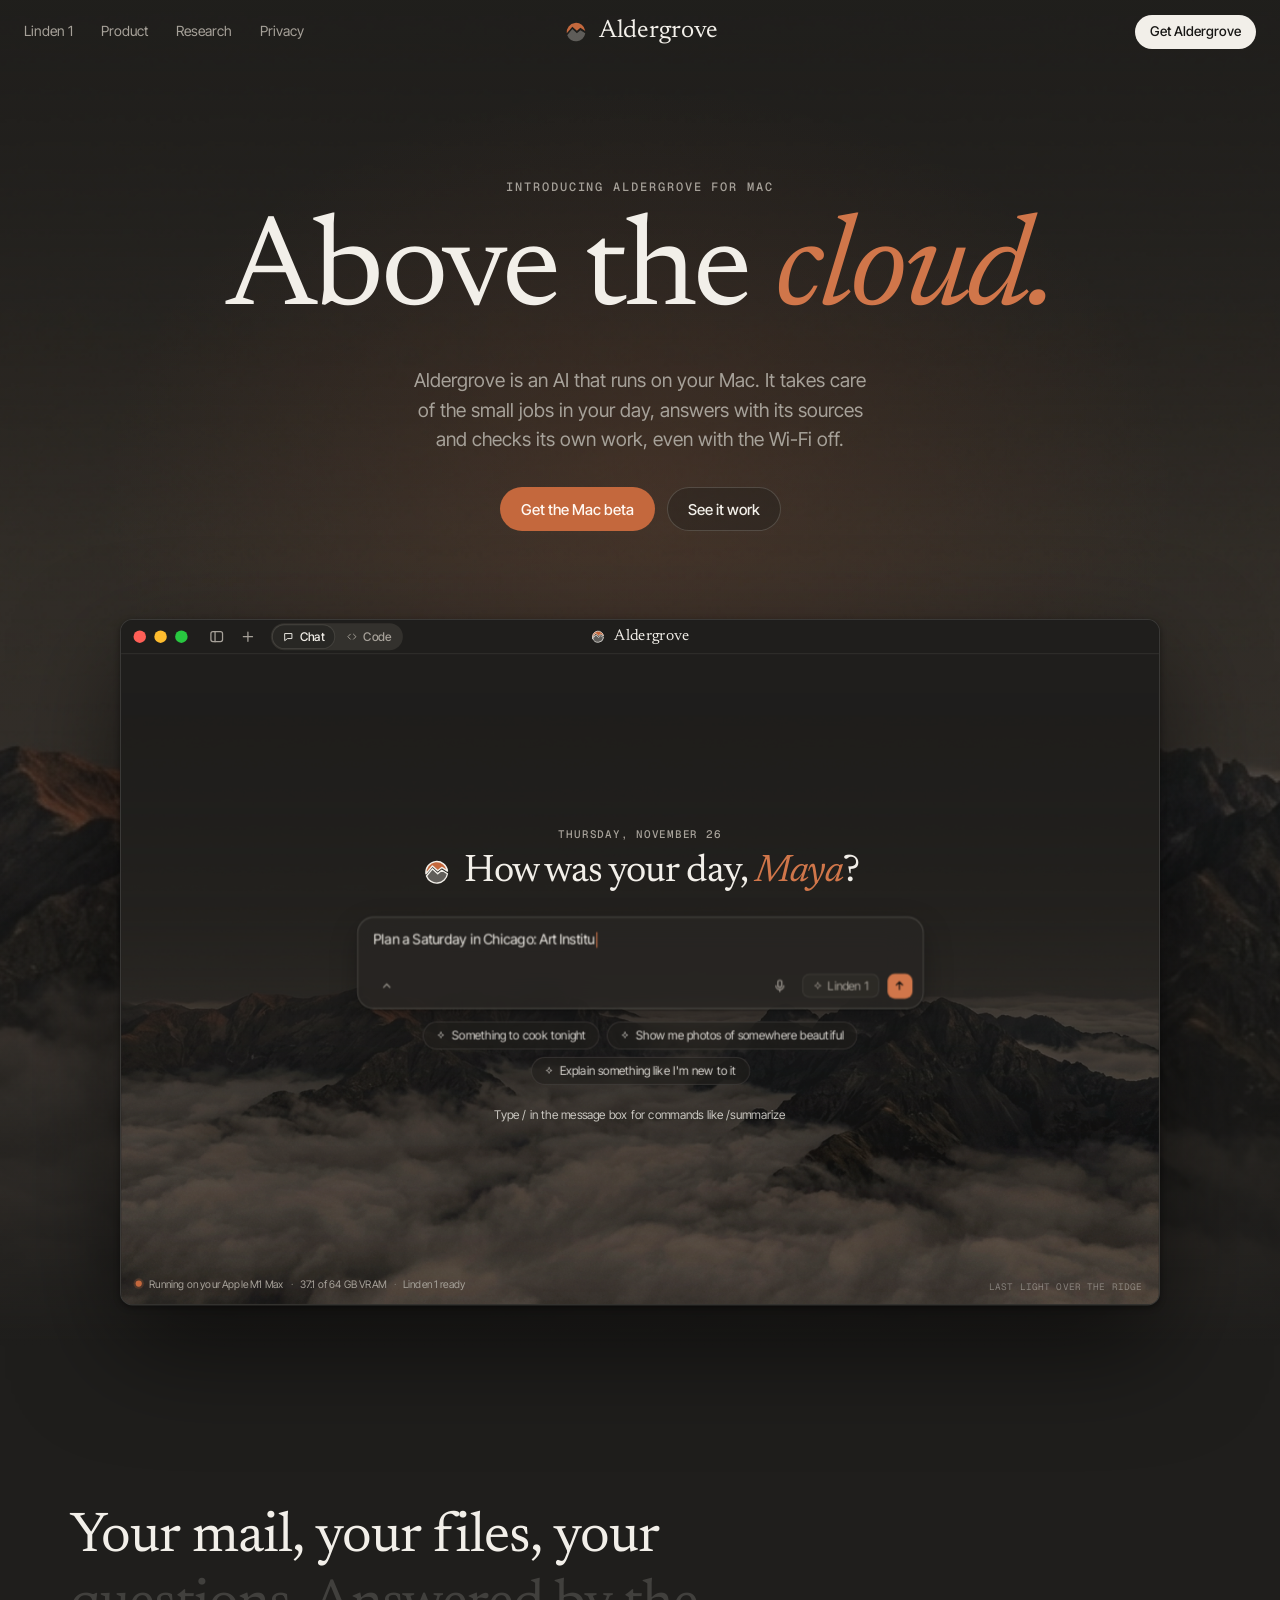
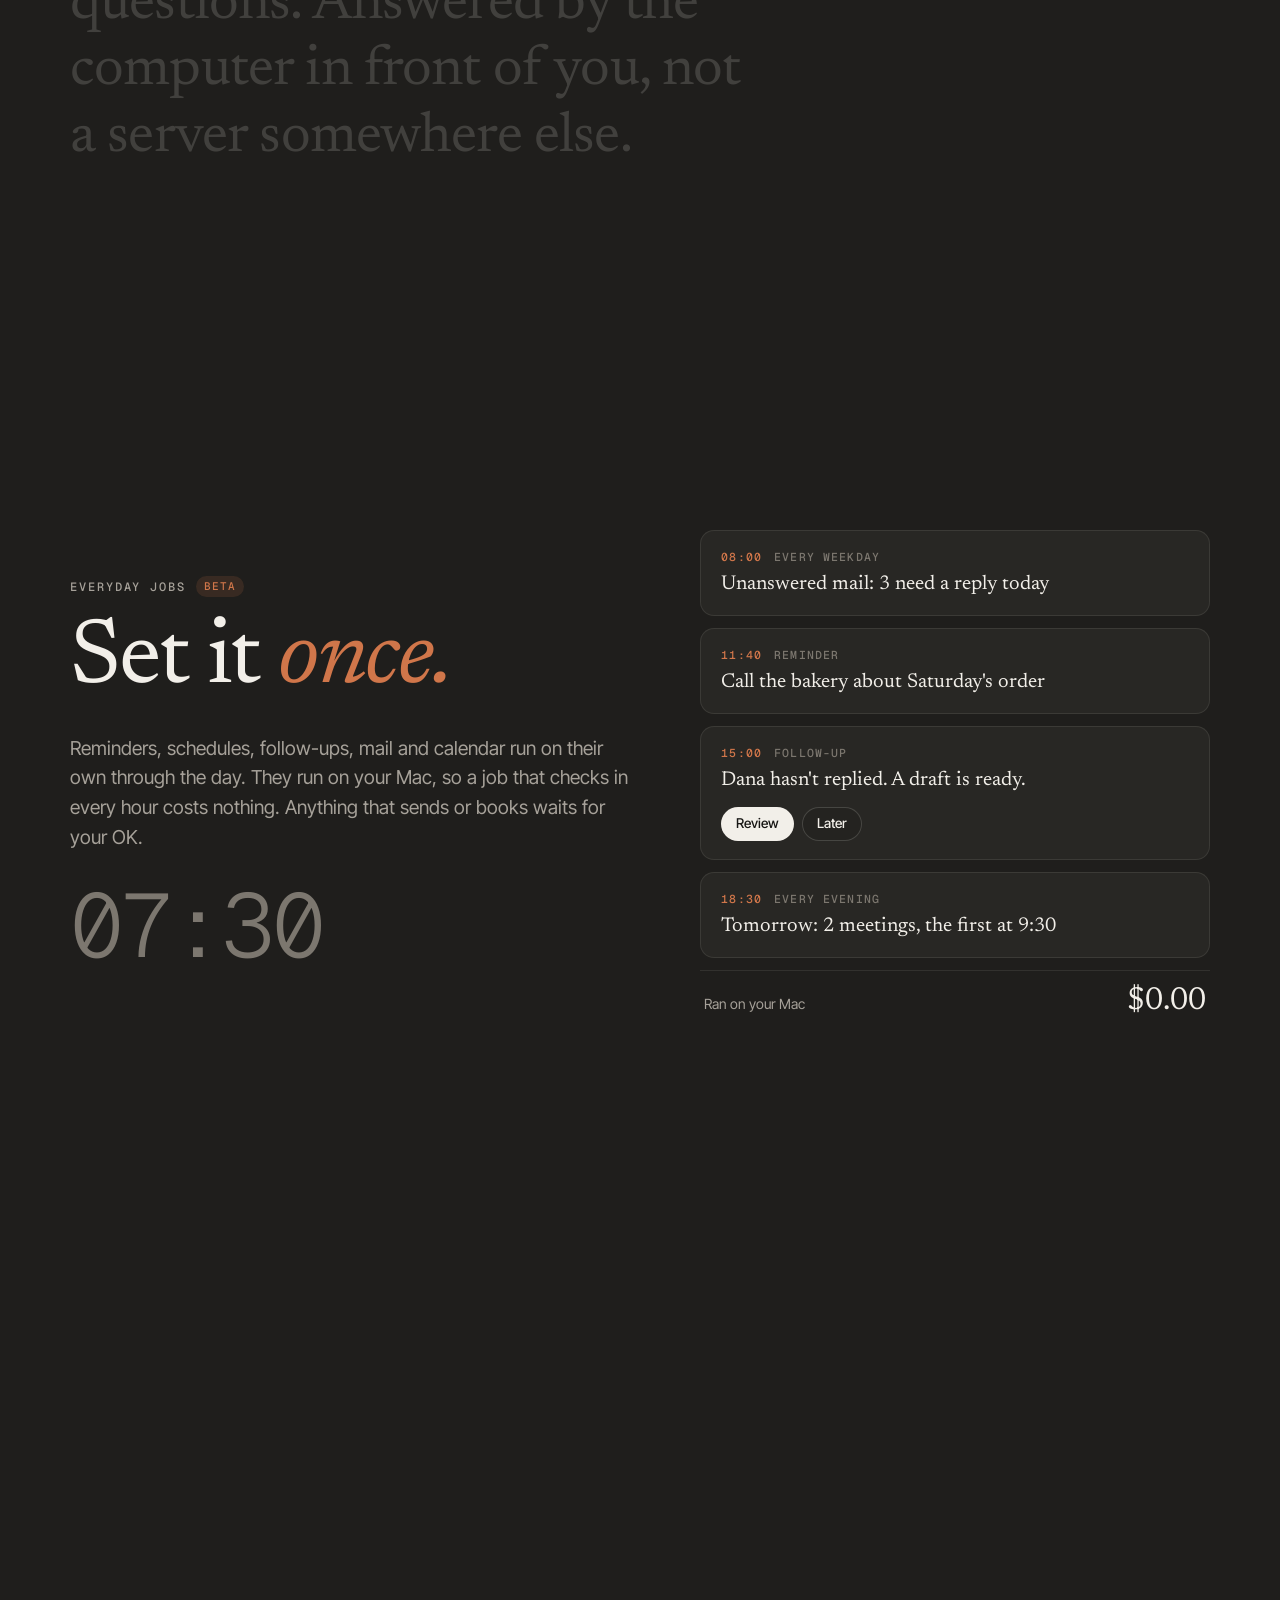
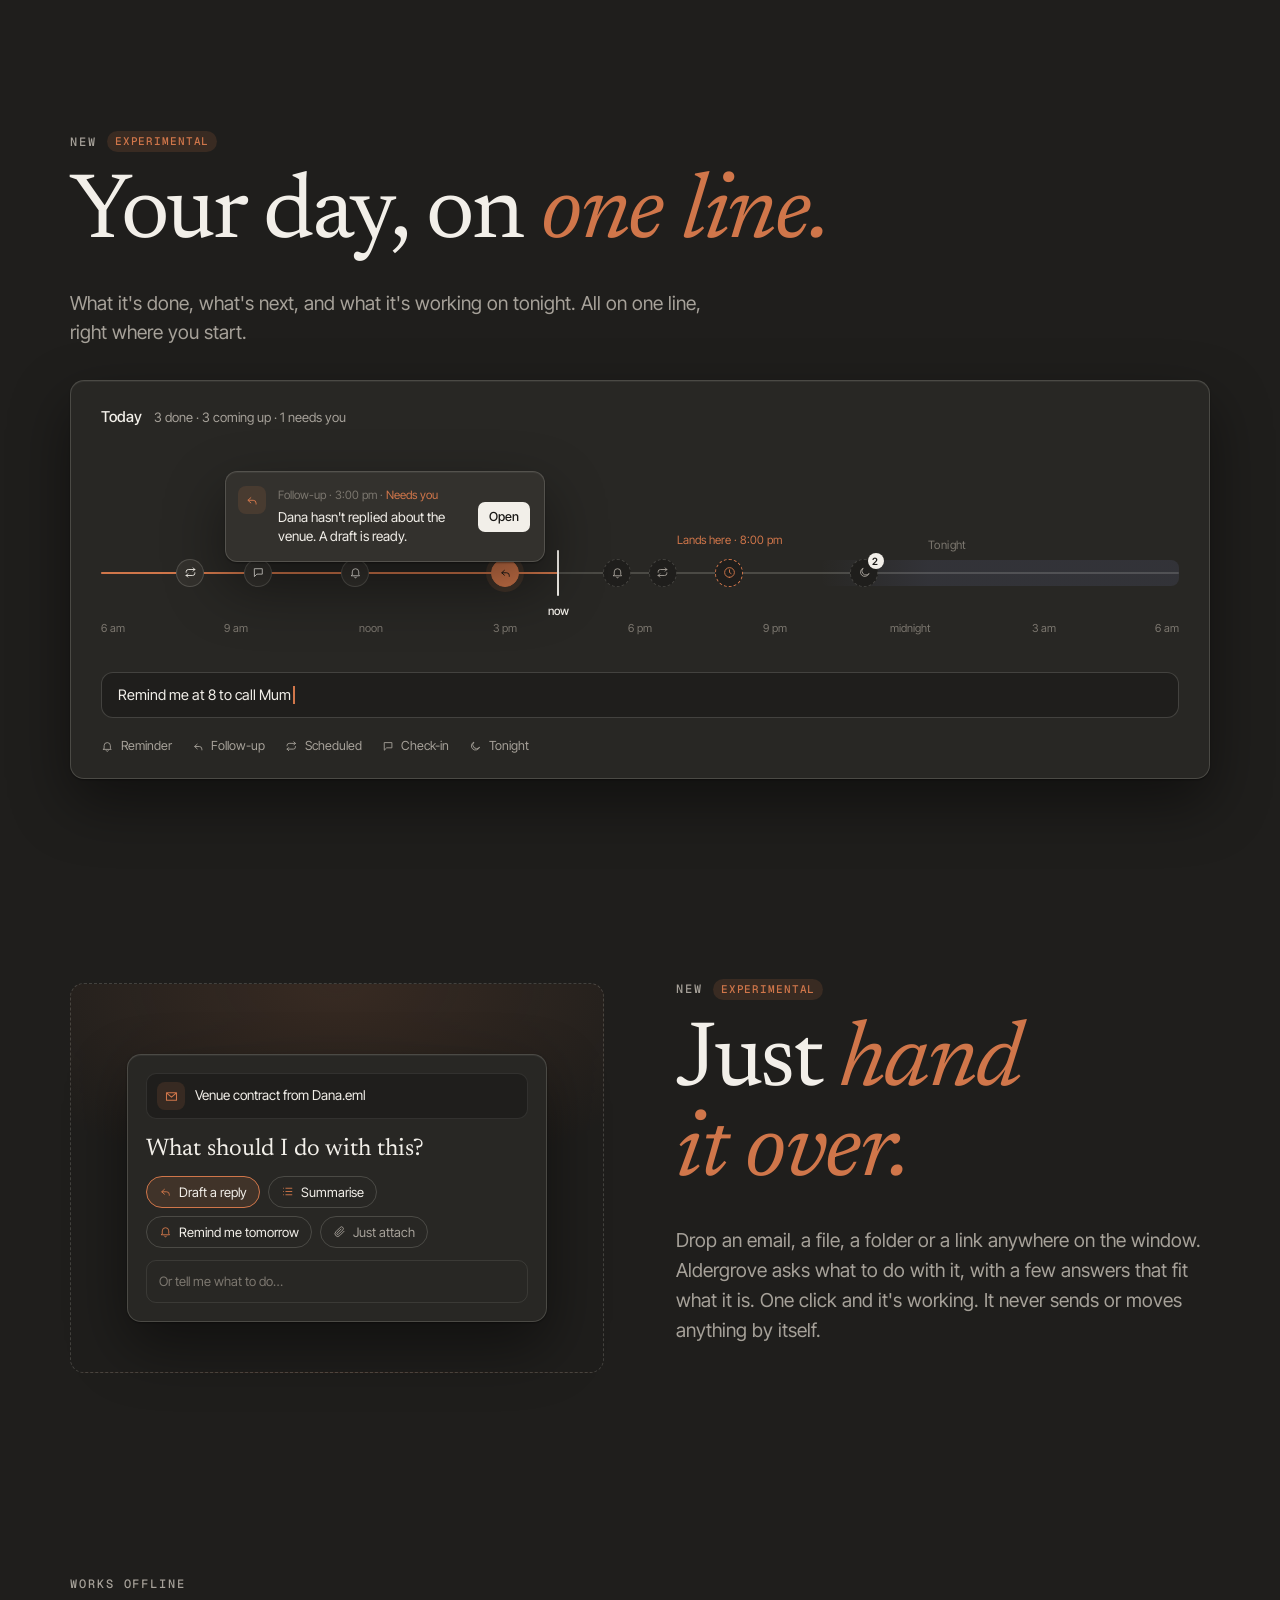
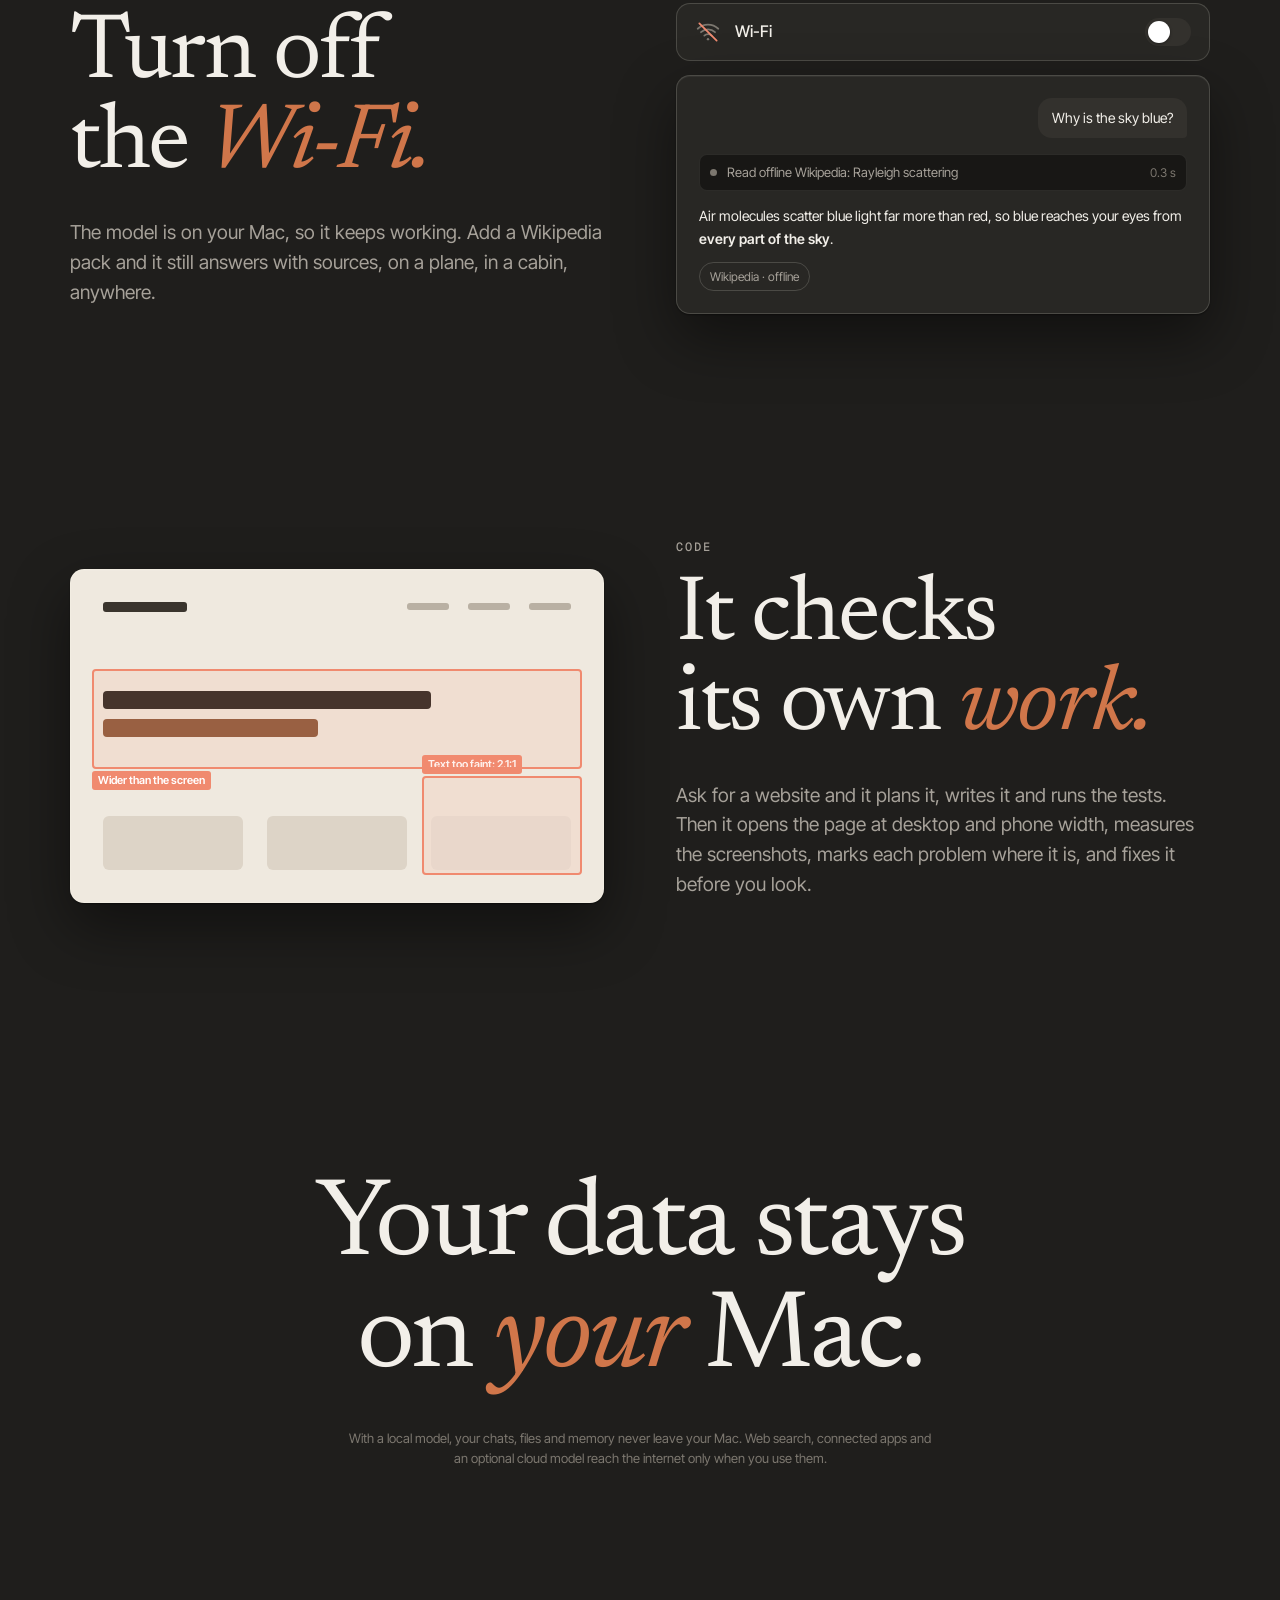
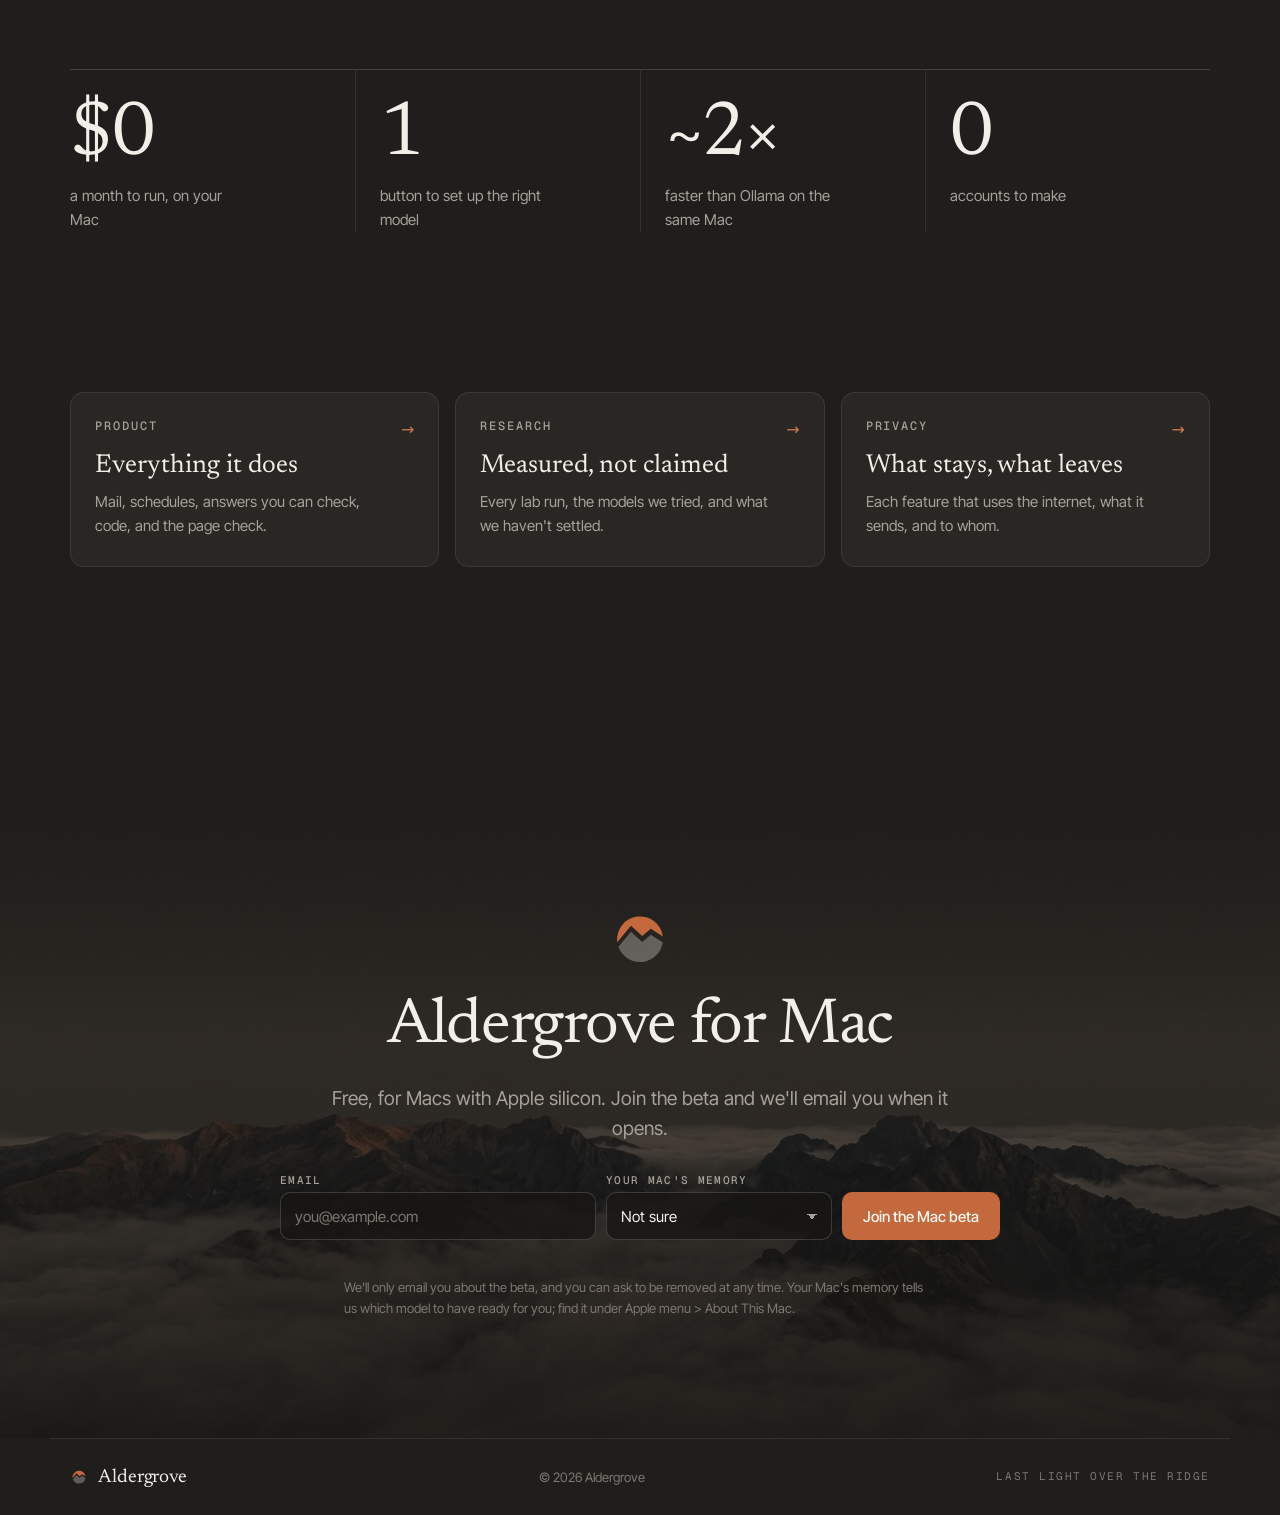
==== commit 2a64039d: "Update site test build" ====
--- a/index.html
+++ b/index.html
@@ -6,8 +6,8 @@
     <title>Aldergrove</title>
     <meta name="description" content="Aldergrove is an AI that runs on your Mac. It takes care of the small jobs in your day, answers with its sources and checks its own work, even offline." />
     <link rel="icon" type="image/svg+xml" href="./mark.svg" />
-    <script type="module" crossorigin src="./assets/main-DprTvorV.js"></script>
-    <link rel="stylesheet" crossorigin href="./assets/main-CiTaa-Jf.css">
+    <script type="module" crossorigin src="./assets/main-BwPSLz-D.js"></script>
+    <link rel="stylesheet" crossorigin href="./assets/main-Dr3fT0qS.css">
   </head>
   <body>
     <header class="nav" id="top">
@@ -134,6 +134,69 @@
         </div>
       </section>
 
+      <!-- Experimental: the day line -->
+      <section class="scene-line wrap" id="line">
+        <div class="line-copy">
+          <p class="eyebrow">New <span class="badge">Experimental</span></p>
+          <h2 class="mega">Your day, on <em>one line.</em></h2>
+          <p class="lede">
+            What it's done, what's next, and what it's working on tonight. All on one line, right where you start.
+          </p>
+        </div>
+        <div class="dl-demo" aria-label="The day line: 4 done, 3 coming up, 1 needs you">
+          <div class="dl-head"><span class="dl-title">Today</span><span class="dl-summary">3 done &middot; 3 coming up &middot; 1 needs you</span></div>
+          <div class="dl-track" aria-hidden="true">
+            <div class="dl-rail"></div>
+            <div class="dl-past"></div>
+            <div class="dl-night"><span>Tonight</span></div>
+            <div class="dl-now"><span>now</span></div>
+            <span class="dl-mark done" style="left:8.3%;--n:0" title="08:00 Scheduled: unanswered mail"><svg class="ic" viewBox="0 0 24 24" aria-hidden="true"><path d="M17 3.5 20 6.5l-3 3M20 6.5H8a4 4 0 0 0-4 4v1M7 20.5 4 17.5l3-3M4 17.5h12a4 4 0 0 0 4-4v-1"/></svg></span><span class="dl-mark done" style="left:14.6%;--n:1" title="09:30 Check-in"><svg class="ic" viewBox="0 0 24 24" aria-hidden="true"><path d="M5 5h14v10H9l-4 4z"/></svg></span><span class="dl-mark done" style="left:23.6%;--n:2" title="11:40 Reminder: call the bakery"><svg class="ic" viewBox="0 0 24 24" aria-hidden="true"><path d="M6 16V11a6 6 0 0 1 12 0v5l1.5 2h-15zM10 20.5a2.2 2.2 0 0 0 4 0"/></svg></span><span class="dl-mark needs" style="left:37.5%;--n:3" title="15:00 Follow-up: Dana hasn't replied"><svg class="ic" viewBox="0 0 24 24" aria-hidden="true"><path d="M10 8 5 12.5l5 4.5M5.5 12.5H14a5 5 0 0 1 5 5V19"/></svg></span><span class="dl-mark coming" style="left:47.9%;--n:4" title="17:30 Reminder"><svg class="ic" viewBox="0 0 24 24" aria-hidden="true"><path d="M6 16V11a6 6 0 0 1 12 0v5l1.5 2h-15zM10 20.5a2.2 2.2 0 0 0 4 0"/></svg></span><span class="dl-mark coming" style="left:52.1%;--n:5" title="18:30 Scheduled: tomorrow's meetings"><svg class="ic" viewBox="0 0 24 24" aria-hidden="true"><path d="M17 3.5 20 6.5l-3 3M20 6.5H8a4 4 0 0 0-4 4v1M7 20.5 4 17.5l3-3M4 17.5h12a4 4 0 0 0 4-4v-1"/></svg></span><span class="dl-mark coming" style="left:70.8%;--n:6" title="23:00 Tonight's list"><svg class="ic" viewBox="0 0 24 24" aria-hidden="true"><path d="M20 14.5A8 8 0 1 1 9.5 4a6.5 6.5 0 0 0 10.5 10.5z"/></svg><b>2</b></span>
+            <div class="dl-ghost"><span class="dl-ghost-dot"><svg class="ic" viewBox="0 0 24 24" aria-hidden="true"><path d="M12 21a9 9 0 1 0 0-18 9 9 0 0 0 0 18zM12 7v5l3 2"/></svg></span><span class="dl-ghost-label">Lands here &middot; 8:00 pm</span></div>
+            <div class="dl-card">
+              <span class="dl-item-icon"><svg class="ic" viewBox="0 0 24 24" aria-hidden="true"><path d="M10 8 5 12.5l5 4.5M5.5 12.5H14a5 5 0 0 1 5 5V19"/></svg></span>
+              <span class="dl-item-body">
+                <span class="dl-item-meta">Follow-up &middot; 3:00 pm &middot; <em>Needs you</em></span>
+                <span class="dl-item-text">Dana hasn't replied about the venue. A draft is ready.</span>
+              </span>
+              <span class="dl-item-go">Open</span>
+            </div>
+          </div>
+          <div class="dl-ticks" aria-hidden="true"><span style="left:0%">6 am</span><span style="left:12.5%">9 am</span><span style="left:25%">noon</span><span style="left:37.5%">3 pm</span><span style="left:50%">6 pm</span><span style="left:62.5%">9 pm</span><span style="left:75%">midnight</span><span style="left:87.5%">3 am</span><span style="left:100%">6 am</span></div>
+          <div class="dl-compose" aria-hidden="true"><span class="dl-typed">Remind me at 8 to call Mum</span><span class="dl-caret"></span></div>
+          <ul class="dl-legend">
+            <li><svg class="ic" viewBox="0 0 24 24" aria-hidden="true"><path d="M6 16V11a6 6 0 0 1 12 0v5l1.5 2h-15zM10 20.5a2.2 2.2 0 0 0 4 0"/></svg>Reminder</li><li><svg class="ic" viewBox="0 0 24 24" aria-hidden="true"><path d="M10 8 5 12.5l5 4.5M5.5 12.5H14a5 5 0 0 1 5 5V19"/></svg>Follow-up</li><li><svg class="ic" viewBox="0 0 24 24" aria-hidden="true"><path d="M17 3.5 20 6.5l-3 3M20 6.5H8a4 4 0 0 0-4 4v1M7 20.5 4 17.5l3-3M4 17.5h12a4 4 0 0 0 4-4v-1"/></svg>Scheduled</li><li><svg class="ic" viewBox="0 0 24 24" aria-hidden="true"><path d="M5 5h14v10H9l-4 4z"/></svg>Check-in</li><li><svg class="ic" viewBox="0 0 24 24" aria-hidden="true"><path d="M20 14.5A8 8 0 1 1 9.5 4a6.5 6.5 0 0 0 10.5 10.5z"/></svg>Tonight</li>
+          </ul>
+        </div>
+      </section>
+
+      <!-- Experimental: hand it over -->
+      <section class="scene handover wrap" id="handover">
+        <div class="scene-copy">
+          <p class="eyebrow">New <span class="badge">Experimental</span></p>
+          <h2 class="mega">Just <em>hand it over.</em></h2>
+          <p class="lede">
+            Drop an email, a file, a folder or a link anywhere on the window. Aldergrove asks what to do with it, with a few
+            answers that fit what it is. One click and it's working. It never sends or moves anything by itself.
+          </p>
+        </div>
+        <div class="scene-visual" aria-hidden="true">
+          <div class="ho-stage">
+            <div class="ho-file"><svg class="ic" viewBox="0 0 24 24" aria-hidden="true"><path d="M4 6h16v12H4zM4.5 6.5 12 13l7.5-6.5"/></svg><span>Venue contract from Dana.eml</span></div>
+            <div class="ho-card">
+              <div class="ho-item"><span class="ho-icon"><svg class="ic" viewBox="0 0 24 24" aria-hidden="true"><path d="M4 6h16v12H4zM4.5 6.5 12 13l7.5-6.5"/></svg></span>Venue contract from Dana.eml</div>
+              <p class="ho-title">What should I do with this?</p>
+              <div class="ho-actions">
+                <span class="ho-act first"><svg class="ic" viewBox="0 0 24 24" aria-hidden="true"><path d="M10 8 5 12.5l5 4.5M5.5 12.5H14a5 5 0 0 1 5 5V19"/></svg>Draft a reply</span>
+                <span class="ho-act"><svg class="ic" viewBox="0 0 24 24" aria-hidden="true"><path d="M9 6h11M9 12h11M9 18h11M4.5 6h.01M4.5 12h.01M4.5 18h.01"/></svg>Summarise</span>
+                <span class="ho-act"><svg class="ic" viewBox="0 0 24 24" aria-hidden="true"><path d="M6 16V11a6 6 0 0 1 12 0v5l1.5 2h-15zM10 20.5a2.2 2.2 0 0 0 4 0"/></svg>Remind me tomorrow</span>
+                <span class="ho-act quiet"><svg class="ic" viewBox="0 0 24 24" aria-hidden="true"><path d="M20.5 11.5l-8.2 8.2a5 5 0 0 1-7.1-7.1l8.2-8.2a3.3 3.3 0 0 1 4.7 4.7l-8.2 8.2a1.7 1.7 0 0 1-2.4-2.4l7.5-7.5"/></svg>Just attach</span>
+              </div>
+              <div class="ho-own">Or tell me what to do&hellip;</div>
+            </div>
+          </div>
+        </div>
+      </section>
+
       <!-- Offline -->
       <section class="scene offline wrap" id="offline">
         <div class="scene-copy">
--- a/assets/main-Dr3fT0qS.css
+++ b/assets/main-Dr3fT0qS.css
@@ -0,0 +1 @@
+@font-face{font-family:Inter Tight Variable;font-style:normal;font-display:swap;font-weight:100 900;src:url(./inter-tight-cyrillic-ext-wght-normal-okcGN4Nq.woff2) format("woff2-variations");unicode-range:U+0460-052F,U+1C80-1C8A,U+20B4,U+2DE0-2DFF,U+A640-A69F,U+FE2E-FE2F}@font-face{font-family:Inter Tight Variable;font-style:normal;font-display:swap;font-weight:100 900;src:url(./inter-tight-cyrillic-wght-normal-BS41q_Tv.woff2) format("woff2-variations");unicode-range:U+0301,U+0400-045F,U+0490-0491,U+04B0-04B1,U+2116}@font-face{font-family:Inter Tight Variable;font-style:normal;font-display:swap;font-weight:100 900;src:url(./inter-tight-greek-ext-wght-normal-DQgQPNk4.woff2) format("woff2-variations");unicode-range:U+1F00-1FFF}@font-face{font-family:Inter Tight Variable;font-style:normal;font-display:swap;font-weight:100 900;src:url(./inter-tight-greek-wght-normal-sS1B39LI.woff2) format("woff2-variations");unicode-range:U+0370-0377,U+037A-037F,U+0384-038A,U+038C,U+038E-03A1,U+03A3-03FF}@font-face{font-family:Inter Tight Variable;font-style:normal;font-display:swap;font-weight:100 900;src:url(./inter-tight-vietnamese-wght-normal-TKKdAiBA.woff2) format("woff2-variations");unicode-range:U+0102-0103,U+0110-0111,U+0128-0129,U+0168-0169,U+01A0-01A1,U+01AF-01B0,U+0300-0301,U+0303-0304,U+0308-0309,U+0323,U+0329,U+1EA0-1EF9,U+20AB}@font-face{font-family:Inter Tight Variable;font-style:normal;font-display:swap;font-weight:100 900;src:url(./inter-tight-latin-ext-wght-normal-B4u9PlvR.woff2) format("woff2-variations");unicode-range:U+0100-02BA,U+02BD-02C5,U+02C7-02CC,U+02CE-02D7,U+02DD-02FF,U+0304,U+0308,U+0329,U+1D00-1DBF,U+1E00-1E9F,U+1EF2-1EFF,U+2020,U+20A0-20AB,U+20AD-20C0,U+2113,U+2C60-2C7F,U+A720-A7FF}@font-face{font-family:Inter Tight Variable;font-style:normal;font-display:swap;font-weight:100 900;src:url(./inter-tight-latin-wght-normal-DX-nOvPD.woff2) format("woff2-variations");unicode-range:U+0000-00FF,U+0131,U+0152-0153,U+02BB-02BC,U+02C6,U+02DA,U+02DC,U+0304,U+0308,U+0329,U+2000-206F,U+20AC,U+2122,U+2191,U+2193,U+2212,U+2215,U+FEFF,U+FFFD}@font-face{font-family:Newsreader Variable;font-style:normal;font-display:swap;font-weight:200 800;src:url(./newsreader-vietnamese-wght-normal-Czsa-EzN.woff2) format("woff2-variations");unicode-range:U+0102-0103,U+0110-0111,U+0128-0129,U+0168-0169,U+01A0-01A1,U+01AF-01B0,U+0300-0301,U+0303-0304,U+0308-0309,U+0323,U+0329,U+1EA0-1EF9,U+20AB}@font-face{font-family:Newsreader Variable;font-style:normal;font-display:swap;font-weight:200 800;src:url(./newsreader-latin-ext-wght-normal-C-3rgBeH.woff2) format("woff2-variations");unicode-range:U+0100-02BA,U+02BD-02C5,U+02C7-02CC,U+02CE-02D7,U+02DD-02FF,U+0304,U+0308,U+0329,U+1D00-1DBF,U+1E00-1E9F,U+1EF2-1EFF,U+2020,U+20A0-20AB,U+20AD-20C0,U+2113,U+2C60-2C7F,U+A720-A7FF}@font-face{font-family:Newsreader Variable;font-style:normal;font-display:swap;font-weight:200 800;src:url(./newsreader-latin-wght-normal-CCVVNp6i.woff2) format("woff2-variations");unicode-range:U+0000-00FF,U+0131,U+0152-0153,U+02BB-02BC,U+02C6,U+02DA,U+02DC,U+0304,U+0308,U+0329,U+2000-206F,U+20AC,U+2122,U+2191,U+2193,U+2212,U+2215,U+FEFF,U+FFFD}@font-face{font-family:Newsreader Variable;font-style:italic;font-display:swap;font-weight:200 800;src:url(./newsreader-vietnamese-wght-italic-xAqemagA.woff2) format("woff2-variations");unicode-range:U+0102-0103,U+0110-0111,U+0128-0129,U+0168-0169,U+01A0-01A1,U+01AF-01B0,U+0300-0301,U+0303-0304,U+0308-0309,U+0323,U+0329,U+1EA0-1EF9,U+20AB}@font-face{font-family:Newsreader Variable;font-style:italic;font-display:swap;font-weight:200 800;src:url(./newsreader-latin-ext-wght-italic-DFS986qL.woff2) format("woff2-variations");unicode-range:U+0100-02BA,U+02BD-02C5,U+02C7-02CC,U+02CE-02D7,U+02DD-02FF,U+0304,U+0308,U+0329,U+1D00-1DBF,U+1E00-1E9F,U+1EF2-1EFF,U+2020,U+20A0-20AB,U+20AD-20C0,U+2113,U+2C60-2C7F,U+A720-A7FF}@font-face{font-family:Newsreader Variable;font-style:italic;font-display:swap;font-weight:200 800;src:url(./newsreader-latin-wght-italic-Bxi8ein9.woff2) format("woff2-variations");unicode-range:U+0000-00FF,U+0131,U+0152-0153,U+02BB-02BC,U+02C6,U+02DA,U+02DC,U+0304,U+0308,U+0329,U+2000-206F,U+20AC,U+2122,U+2191,U+2193,U+2212,U+2215,U+FEFF,U+FFFD}@font-face{font-family:Geist Mono Variable;font-style:normal;font-display:swap;font-weight:100 900;src:url(./geist-mono-cyrillic-ext-wght-normal-X_5orZeX.woff2) format("woff2-variations");unicode-range:U+0460-052F,U+1C80-1C8A,U+20B4,U+2DE0-2DFF,U+A640-A69F,U+FE2E-FE2F}@font-face{font-family:Geist Mono Variable;font-style:normal;font-display:swap;font-weight:100 900;src:url(./geist-mono-cyrillic-wght-normal-DiZS0aHC.woff2) format("woff2-variations");unicode-range:U+0301,U+0400-045F,U+0490-0491,U+04B0-04B1,U+2116}@font-face{font-family:Geist Mono Variable;font-style:normal;font-display:swap;font-weight:100 900;src:url(./geist-mono-symbols2-wght-normal-CO5SzqOn.woff2) format("woff2-variations");unicode-range:U+2000-2001,U+2004-2008,U+200A,U+23B8-23BD,U+2500-259F}@font-face{font-family:Geist Mono Variable;font-style:normal;font-display:swap;font-weight:100 900;src:url(./geist-mono-vietnamese-wght-normal-DadHysG0.woff2) format("woff2-variations");unicode-range:U+0102-0103,U+0110-0111,U+0128-0129,U+0168-0169,U+01A0-01A1,U+01AF-01B0,U+0300-0301,U+0303-0304,U+0308-0309,U+0323,U+0329,U+1EA0-1EF9,U+20AB}@font-face{font-family:Geist Mono Variable;font-style:normal;font-display:swap;font-weight:100 900;src:url(./geist-mono-latin-ext-wght-normal-Bwz-egvJ.woff2) format("woff2-variations");unicode-range:U+0100-02BA,U+02BD-02C5,U+02C7-02CC,U+02CE-02D7,U+02DD-02FF,U+0304,U+0308,U+0329,U+1D00-1DBF,U+1E00-1E9F,U+1EF2-1EFF,U+2020,U+20A0-20AB,U+20AD-20C0,U+2113,U+2C60-2C7F,U+A720-A7FF}@font-face{font-family:Geist Mono Variable;font-style:normal;font-display:swap;font-weight:100 900;src:url(./geist-mono-latin-wght-normal-XN7g48iV.woff2) format("woff2-variations");unicode-range:U+0000-00FF,U+0131,U+0152-0153,U+02BB-02BC,U+02C6,U+02DA,U+02DC,U+0304,U+0308,U+0329,U+2000-206F,U+20AC,U+2122,U+2191,U+2193,U+2212,U+2215,U+FEFF,U+FFFD}:root{--bg: #1f1e1c;--bg-deep: #181715;--surface: #282724;--surface-2: #33312d;--text: #f2efe9;--muted: #a6a199;--faint: #7c776f;--line: rgba(255, 250, 240, .085);--line-strong: rgba(255, 250, 240, .16);--accent: #d0764a;--accent-hover: #dc8a5f;--terracotta: #c4683d;--accent-soft: rgba(208, 118, 74, .14);--ok: #7ab889;--bad: #f08a6f;--ink-text: #181715;--serif: "Newsreader Variable", "Iowan Old Style", Georgia, serif;--sans: "Inter Tight Variable", "Segoe UI", system-ui, sans-serif;--mono: "Geist Mono Variable", ui-monospace, Menlo, monospace;--radius: 10px;--radius-lg: 14px;--ease: cubic-bezier(.16, 1, .3, 1);--shadow: 0 1px 2px rgba(0, 0, 0, .42), 0 24px 60px rgba(0, 0, 0, .45), inset 0 1px 0 rgba(255, 250, 240, .05);color-scheme:dark}*{box-sizing:border-box}html{scroll-behavior:smooth}@media(prefers-reduced-motion:reduce){html{scroll-behavior:auto}}body{margin:0;background:var(--bg);color:var(--text);font:400 16px/1.6 var(--sans);-webkit-font-smoothing:antialiased;overflow-x:hidden}img,svg{max-width:100%;display:block}a{color:inherit}:focus-visible{outline:2px solid var(--accent);outline-offset:3px;border-radius:4px}.wrap{width:100%;max-width:1180px;margin:0 auto;padding-left:max(20px,env(safe-area-inset-left,0px));padding-right:max(20px,env(safe-area-inset-right,0px))}.eyebrow{font:500 12px/1.2 var(--mono);letter-spacing:.16em;text-transform:uppercase;color:var(--muted);margin:0 0 18px;display:flex;align-items:center;gap:10px}.mono{font-family:var(--mono);font-size:12px;letter-spacing:.14em;text-transform:uppercase}.faint{color:var(--faint)}.display{font:400 clamp(44px,7.4vw,92px)/1.02 var(--serif);letter-spacing:-.022em;margin:0 0 24px;text-wrap:balance}.display.sm{font-size:clamp(38px,5.4vw,64px)}.h1{font:400 clamp(34px,4.6vw,58px)/1.06 var(--serif);letter-spacing:-.018em;margin:0 0 28px;max-width:18ch;text-wrap:balance}.h2{font:400 clamp(28px,3.2vw,38px)/1.12 var(--serif);letter-spacing:-.01em;margin:0 0 16px;text-wrap:balance}.h3{font:500 26px/1.2 var(--serif);margin:0}.h4{font:600 15px/1.3 var(--sans);margin:8px 0 6px}em{font-style:italic;color:var(--accent)}.display em,.h1 em{font-weight:400}.lede{font-size:clamp(17px,1.5vw,20px);line-height:1.55;color:var(--muted);max-width:58ch;margin:0 0 32px}.lede.narrow{max-width:62ch}.body{color:var(--muted);margin:0 0 16px;max-width:62ch}.body.sm{font-size:14px;margin:0}.fine{font-size:13px;color:var(--faint);max-width:74ch;margin:18px 0 0;line-height:1.55}.btn{display:inline-flex;align-items:center;justify-content:center;height:44px;padding:0 20px;border-radius:999px;font:500 15px/1 var(--sans);text-decoration:none;white-space:nowrap;border:1px solid transparent;transition:background .16s var(--ease),border-color .16s var(--ease),transform .16s var(--ease)}.btn:hover{transform:translateY(-1px)}.btn-sm{height:34px;padding:0 14px;font-size:13.5px}.btn-accent{background:var(--terracotta);color:#fff8f2}.btn-accent:hover{background:var(--accent-hover)}.btn-ink{background:var(--text);color:var(--ink-text)}.btn-ink:hover{background:#fff}.btn-ghost{border-color:var(--line-strong);color:var(--text);background:#1f1e1c59}.btn-ghost:hover{border-color:#fffaf04d}.cta-row{display:flex;flex-wrap:wrap;gap:12px}.cta-row.center{justify-content:center}.badge{display:inline-block;font:500 11px/1 var(--mono);letter-spacing:.08em;text-transform:uppercase;color:var(--accent);background:var(--accent-soft);padding:5px 8px;border-radius:999px;vertical-align:middle}.mark{display:inline-block;width:26px;height:26px;flex:none}.mark svg{width:100%;height:100%}.mark-sm{width:18px;height:18px}.mark-md{width:1.05em;height:1.05em}.mark-lg{width:64px;height:64px;margin:0 auto 24px;display:block}.nav{position:fixed;top:0;left:0;right:0;z-index:20;display:grid;grid-template-columns:1fr auto 1fr;align-items:center;height:64px;padding-top:env(safe-area-inset-top,0px);padding-left:max(24px,env(safe-area-inset-left,0px));padding-right:max(24px,env(safe-area-inset-right,0px));border-bottom:1px solid transparent;transition:background .24s var(--ease),border-color .24s var(--ease)}.nav.is-scrolled{background:#181715c7;-webkit-backdrop-filter:blur(14px) saturate(1.2);backdrop-filter:blur(14px) saturate(1.2);border-bottom-color:var(--line)}.nav-links{display:flex;gap:28px;font-size:14px}.nav-links a{color:var(--muted);text-decoration:none;transition:color .16s}.nav-links a:hover{color:var(--text)}.brand{display:inline-flex;align-items:center;gap:10px;text-decoration:none}.wordmark{font:400 25px/1 var(--serif);letter-spacing:-.005em}.nav-end{display:flex;justify-content:flex-end;align-items:center;gap:10px}.nav-menu{display:none;width:40px;height:40px;padding:0;border:1px solid var(--line-strong);border-radius:999px;background:transparent;color:var(--text);cursor:pointer;flex-direction:column;align-items:center;justify-content:center;gap:5px}.nav-menu span{display:block;width:16px;height:1.5px;background:currentColor;border-radius:1px;transition:transform .2s var(--ease)}.nav-menu[aria-expanded=true] span:first-child{transform:translateY(3.25px) rotate(45deg)}.nav-menu[aria-expanded=true] span:last-child{transform:translateY(-3.25px) rotate(-45deg)}.nav-menu:focus-visible{outline:2px solid var(--accent);outline-offset:2px}.hero{position:relative;padding:180px 0 0;isolation:isolate}.hero-scene{position:absolute;inset:0 0 auto;height:112%;z-index:-1;background:linear-gradient(180deg,rgba(31,30,28,.92) 0%,rgba(31,30,28,.45) 38%,rgba(31,30,28,.55) 62%,var(--bg) 92%),url(../ridge.jpg) center 62% / cover no-repeat}.hero-scene:after{content:"";position:absolute;top:0;right:0;bottom:0;left:0;background:radial-gradient(60% 40% at 50% 34%,rgba(196,104,61,.14),transparent 70%)}.hero-inner{text-align:center;display:flex;flex-direction:column;align-items:center}.hero .lede{margin-left:auto;margin-right:auto}.hero .cta-row{justify-content:center;margin-bottom:88px}.hero .eyebrow{justify-content:center}.section{padding-top:140px}#linden{padding-top:160px}.release{display:grid;grid-template-columns:220px minmax(0,1fr);gap:40px;padding-top:40px;border-top:1px solid var(--line)}.release-meta .mono{margin:0}.stats{display:grid;grid-template-columns:repeat(3,minmax(0,1fr));gap:1px;background:var(--line);border:1px solid var(--line);border-radius:var(--radius-lg);overflow:hidden;margin-top:32px}.stat{background:var(--bg);padding:24px 22px}.stat-num{font:400 52px/1 var(--serif);margin:0 0 10px;font-variant-numeric:tabular-nums}.stat-num span{color:var(--faint);font-size:.5em}.stat-label{margin:0;font-size:13.5px;color:var(--muted)}.tiers{margin-top:96px;display:grid;grid-template-columns:220px minmax(0,1fr);gap:40px}.tiers-lead{grid-column:2;margin:0;max-width:54ch;color:var(--muted)}.scale{grid-column:2;list-style:none;margin:0;padding:0;display:grid;grid-template-columns:repeat(4,minmax(0,1fr));border-top:1px solid var(--line-strong)}.scale li{position:relative;padding:18px 16px 0 0;display:grid;gap:6px;align-content:start}.scale li:before{content:"";position:absolute;left:0;top:-1px;width:1px;height:10px;background:var(--line-strong)}.scale-mem{font:500 12px/1 var(--mono);letter-spacing:.08em;color:var(--muted);padding-left:10px}.scale-what{font:400 19px/1.25 var(--serif);padding-left:10px}.scale-note{font-size:12.5px;color:var(--accent);padding-left:10px}.scale li.is-tested:before{background:var(--accent);width:2px}.modes{display:grid;grid-template-columns:repeat(2,minmax(0,1fr));gap:20px}.mode{background:var(--bg-deep);border:1px solid var(--line);border-radius:var(--radius-lg);padding:32px}.mode-head{display:flex;align-items:center;gap:12px;margin-bottom:14px}.mode-icon{width:36px;height:36px;border-radius:9px;background:var(--surface);display:grid;place-items:center}.mode-icon svg{width:18px;height:18px;fill:none;stroke:var(--accent);stroke-width:1.8;stroke-linecap:round;stroke-linejoin:round}.ticks{list-style:none;padding:0;margin:20px 0 0;display:grid;gap:12px}.ticks li{position:relative;padding-left:26px;font-size:15px}.ticks li:before{content:"";position:absolute;left:0;top:.55em;width:12px;height:7px;border-left:1.8px solid var(--accent);border-bottom:1.8px solid var(--accent);transform:rotate(-45deg) translateY(-3px)}.split{display:grid;grid-template-columns:minmax(0,5fr) minmax(0,6fr);gap:56px;align-items:center;margin-top:120px}.split-rev .split-copy{order:2}.h1+.split{margin-top:72px}.split+.modes{margin-top:120px}.shot{position:relative;aspect-ratio:16 / 10;max-width:100%;border-radius:var(--radius-lg);border:1px solid var(--line-strong);background:#efe9df;overflow:hidden;box-shadow:var(--shadow)}.shot-page{position:absolute;top:0;right:0;bottom:0;left:0;padding:6%;display:grid;grid-template-rows:auto 1fr auto;gap:8%}.sp-nav{display:flex;align-items:center;gap:4%}.sp-nav b{width:18%;height:10px;border-radius:3px;background:#3a342d}.sp-nav i{width:9%;height:7px;border-radius:3px;background:#b9b0a3}.sp-nav i:first-of-type{margin-left:auto}.sp-hero{display:grid;align-content:center;gap:10px}.sp-hero b{height:18px;width:70%;border-radius:4px;background:#2d2823}.sp-hero b.short{width:46%;background:#8c5a3c}.sp-cards{display:grid;grid-template-columns:repeat(3,1fr);gap:5%}.sp-cards i{height:54px;border-radius:6px;background:#ddd4c7}.sp-cards i.low{background:#e7e1d8}.shot-mark{position:absolute;border:2px solid var(--bad);border-radius:4px;background:#f08a6f1f}.shot-mark em{position:absolute;left:-2px;bottom:100%;margin-bottom:4px;font:600 11px/1 var(--sans);font-style:normal;color:#fff;background:var(--bad);padding:4px 6px;border-radius:3px;white-space:nowrap}.shot-mark.m1{left:66%;bottom:8%;width:30%;height:30%}.shot-mark.m2{left:4%;top:30%;width:92%;height:30%}.shot-mark.m2 em{top:100%;bottom:auto;margin:4px 0 0}.card-ask{background:var(--surface);border:1px solid var(--line-strong);border-radius:var(--radius-lg);padding:24px;box-shadow:var(--shadow);max-width:480px;justify-self:end;width:100%}.split-rev .card-ask{justify-self:start}.ask-title{font:500 18px/1.3 var(--sans);margin:0 0 16px}.ask-fields{margin:0 0 16px;display:grid;gap:8px;font-size:14px}.ask-fields div{display:grid;grid-template-columns:80px minmax(0,1fr)}.ask-fields dt{color:var(--faint)}.ask-fields dd{margin:0;overflow-wrap:anywhere}.ask-content{background:var(--bg-deep);border:1px solid var(--line);border-radius:var(--radius);padding:14px;font-size:14px;margin:0 0 12px}.ask-undo{font-size:13px;color:var(--accent);margin:0 0 18px}.ask-actions{display:flex;gap:8px;flex-wrap:wrap}.ask-actions .btn:hover{transform:none}.table-wrap{overflow-x:auto;margin-top:16px;border:1px solid var(--line);border-radius:var(--radius-lg)}.results{width:100%;min-width:680px;border-collapse:collapse;font-size:14.5px;font-variant-numeric:tabular-nums}.results caption{caption-side:top;text-align:left;padding:16px 20px;font:500 12px/1 var(--mono);letter-spacing:.12em;text-transform:uppercase;color:var(--muted);border-bottom:1px solid var(--line)}.results th{text-align:left;font-weight:500;color:var(--faint);font-size:13px;padding:12px 20px;border-bottom:1px solid var(--line)}.results td{padding:16px 20px;border-bottom:1px solid var(--line);color:var(--muted)}.results td:first-child{color:var(--text)}.results tr:last-child td{border-bottom:0}.results .is-default td{background:#d0764a0f}.results .badge{margin-left:8px}.method{display:grid;grid-template-columns:repeat(3,minmax(0,1fr));gap:32px;margin-top:48px}.method .mono{margin:0}.privacy{display:grid;grid-template-columns:minmax(0,5fr) minmax(0,7fr);gap:56px;padding-top:48px;border-top:1px solid var(--line)}.pledges{list-style:none;margin:0;padding:0;display:grid;gap:0}.pledges li{padding:18px 0;border-bottom:1px solid var(--line);color:var(--muted)}.pledges li:first-child{padding-top:0}.pledges b{color:var(--text);font-weight:500}.get{position:relative;margin-top:160px;padding:140px 0 120px;text-align:center;isolation:isolate;overflow:hidden}.get-scene{position:absolute;top:0;right:0;bottom:0;left:0;z-index:-1;background:linear-gradient(180deg,var(--bg) 0%,rgba(31,30,28,.55) 40%,rgba(24,23,21,.9) 100%),url(../ridge.jpg) center 40% / cover no-repeat}.get .lede,.get .fine{margin-left:auto;margin-right:auto}.foot{display:flex;justify-content:space-between;align-items:center;gap:16px;flex-wrap:wrap;padding-top:28px;padding-bottom:max(28px,env(safe-area-inset-bottom,0px));border-top:1px solid var(--line);font-size:13px}.brand-foot .wordmark{font-size:19px}.foot .mono{font-size:11px}.will-rise{opacity:0;transform:translateY(14px);transition:opacity .7s var(--ease) var(--d, 0ms),transform .7s var(--ease) var(--d, 0ms)}.will-rise.in{opacity:1;transform:none}@media(max-width:980px){.tiers{grid-template-columns:minmax(0,1fr);gap:24px}.tiers-lead,.scale{grid-column:1}.release,.privacy{grid-template-columns:minmax(0,1fr);gap:20px}.split,.modes{grid-template-columns:minmax(0,1fr);gap:32px}.split-rev .split-copy{order:0}.card-ask,.split-rev .card-ask{justify-self:stretch;max-width:none}}@media(max-width:720px){.nav{grid-template-columns:auto 1fr}.nav-links{display:none}.nav-menu{display:inline-flex;order:2}.nav.menu-open{background:var(--bg);border-bottom-color:var(--line)}.nav.menu-open .nav-links{display:flex;flex-direction:column;gap:0;position:fixed;left:0;right:0;top:calc(64px + env(safe-area-inset-top,0px));padding:8px max(24px,env(safe-area-inset-left,0px)) 20px;background:var(--bg);border-bottom:1px solid var(--line)}.nav.menu-open .nav-links a{font:400 22px/1.2 var(--serif);color:var(--text);padding:14px 0;border-bottom:1px solid var(--line)}.nav.menu-open .nav-links a:last-child{border-bottom:0}.nav.menu-open .nav-links a[aria-current=page]{color:var(--accent)}.wordmark{font-size:22px}.hero{padding-top:132px}.hero .cta-row{margin-bottom:56px}.section{padding-top:96px}#linden{padding-top:104px}.stats{grid-template-columns:minmax(0,1fr)}.scale{grid-template-columns:repeat(2,minmax(0,1fr));row-gap:22px}.method{grid-template-columns:minmax(0,1fr);gap:20px}.mode{padding:24px}.split{margin-top:80px}.get{margin-top:110px;padding:100px 0 80px}}.signup{max-width:720px;margin:8px auto 0;text-align:left}.signup-fields{display:grid;grid-template-columns:minmax(0,1.4fr) minmax(0,1fr) auto;gap:10px;align-items:end}.field{display:grid;gap:6px}.field-label{font:500 11px/1 var(--mono);letter-spacing:.12em;text-transform:uppercase;color:var(--muted)}.field input,.field select{height:48px;width:100%;min-width:0;font:400 15px/1 var(--sans);color:var(--text);background:#181715c7;border:1px solid var(--line-strong);border-radius:var(--radius);padding:0 14px;transition:border-color .16s var(--ease),box-shadow .16s var(--ease)}.field select{-moz-appearance:none;appearance:none;-webkit-appearance:none;padding-right:36px;cursor:pointer;background-image:linear-gradient(45deg,transparent 50%,var(--muted) 50%),linear-gradient(135deg,var(--muted) 50%,transparent 50%);background-position:calc(100% - 19px) 21px,calc(100% - 14px) 21px;background-size:5px 5px;background-repeat:no-repeat}.field input::placeholder{color:var(--faint)}.field input:focus,.field select:focus{outline:none;border-color:var(--accent);box-shadow:0 0 0 3px var(--accent-soft)}.field input[aria-invalid=true]{border-color:var(--bad)}.signup-btn{height:48px;border-radius:var(--radius);font-size:15px}.signup-btn[disabled]{opacity:.6;cursor:progress;transform:none}.signup-status{min-height:1.5em;margin:10px 0 0;font-size:14px;color:var(--muted)}.signup-status.is-error{color:var(--bad)}.signup .fine{margin-top:6px}.hp{position:absolute;left:-9999px;width:1px;height:1px;overflow:hidden}.signup-done{max-width:560px;margin:8px auto 0}.signup-done .h2{margin-bottom:8px}@media(max-width:720px){.signup-fields{grid-template-columns:minmax(0,1fr)}}.appwin{margin:0 auto;max-width:1040px;width:100%}.appwin-stage{position:relative;width:100%;aspect-ratio:1000 / 660}.aw{position:absolute;top:0;left:0;width:1000px;height:660px;transform:scale(var(--s, 1));transform-origin:0 0;display:flex;flex-direction:column;background:var(--bg);color:var(--text);border:1px solid rgba(255,250,240,.12);border-radius:12px;overflow:hidden;box-shadow:0 2px 6px #0006,0 40px 100px #0000008c;font-family:var(--sans);font-size:13px}.aw svg{width:15px;height:15px;fill:none;stroke:currentColor;stroke-width:1.5;stroke-linecap:round;stroke-linejoin:round}.aw-bar{position:relative;flex:none;height:33px;display:flex;align-items:center;gap:6px;padding:0 12px;border-bottom:1px solid var(--line);background:var(--bg)}.aw-dots{display:flex;gap:8px;margin-right:10px}.aw-dots i{width:12px;height:12px;border-radius:50%;background:#ff5f57}.aw-dots i:nth-child(2){background:#febc2e}.aw-dots i:nth-child(3){background:#28c840}.aw-icon{width:24px;height:24px;display:grid;place-items:center;color:var(--muted)}.aw-icon svg{width:16px;height:16px}.aw-modes{display:inline-flex;gap:2px;padding:2px;margin-left:4px;border-radius:99px;background:var(--surface-2)}.aw-mode{display:inline-flex;align-items:center;gap:5px;height:22px;padding:0 9px;border-radius:99px;color:var(--muted);font-size:11.5px;font-weight:500}.aw-mode svg{width:12px;height:12px}.aw-mode.on{background:var(--surface);color:var(--text);box-shadow:0 0 0 1px var(--line),0 1px 2px #0000001f}.aw-title{position:absolute;left:50%;top:50%;transform:translate(-50%,-50%);display:flex;align-items:center;gap:8px;font:400 15px/1 var(--serif);letter-spacing:.005em}.aw-title-mark{width:15px;height:15px}.aw .mark svg{width:100%;height:100%}.aw-body{position:relative;flex:1;isolation:isolate;overflow:hidden}.aw-scenery{position:absolute;top:0;right:0;bottom:0;left:0;z-index:-1;-webkit-mask-image:linear-gradient(to bottom,rgba(0,0,0,.04) 0%,rgba(0,0,0,.09) 22%,rgba(0,0,0,.24) 40%,rgba(0,0,0,.54) 58%,rgba(0,0,0,.82) 76%,#000 100%);mask-image:linear-gradient(to bottom,#0000000a,#00000017 22%,#0000003d,#0000008a,#000000d1 76%,#000)}.aw-scenery img{width:100%;height:100%;max-width:none;object-fit:cover;object-position:50% 68%;opacity:.62;filter:contrast(1.04) saturate(.96)}.aw-landing{position:absolute;left:0;right:0;top:168px;display:flex;flex-direction:column;align-items:center}.aw-date{margin:0 0 10px;font:500 10.5px/1 var(--mono);letter-spacing:.14em;text-transform:uppercase;color:var(--muted)}.aw-greet{margin:0 0 22px;display:flex;align-items:center;gap:12px;font:400 37px/1.12 var(--serif);letter-spacing:-.02em}.aw-greet em{font-weight:400}.aw-greet-mark{width:29px;height:29px}.aw-composer{width:545px;padding:11px 10px 8px 15px;border-radius:16px;border:1px solid rgba(255,250,240,.16);background:#282623d6;-webkit-backdrop-filter:blur(18px) saturate(1.08);backdrop-filter:blur(18px) saturate(1.08);box-shadow:0 1px 2px #0000006b,0 10px 28px #00000047,inset 0 1px #fffaf00a}.aw-text{display:block;min-height:42px;font-size:13.5px;line-height:1.5;color:var(--faint)}.aw-text.typing{color:var(--text)}.aw-text.typing:after{content:"";display:inline-block;width:1.5px;height:1.1em;vertical-align:-.2em;margin-left:1px;background:var(--accent);animation:blink 1s steps(1) infinite}@keyframes blink{50%{opacity:0}}.aw-row{display:flex;align-items:center;gap:8px}.aw-spacer{flex:1}.aw-tool{width:26px;height:26px;display:grid;place-items:center;color:var(--muted)}.aw-chip{display:inline-flex;align-items:center;gap:5px;height:23px;padding:0 9px;border:1px solid var(--line);border-radius:7px;background:#33312d73;color:var(--muted);font-size:11.5px}.aw-chip svg{width:10px;height:10px}.aw-send{width:24px;height:24px;border-radius:7px;display:grid;place-items:center;background:#f2efe91a;color:#f2efe966;transition:background .2s,color .2s}.aw-send svg{width:13px;height:13px;stroke-width:1.8}.aw-send.on{background:var(--accent);color:#181412}.aw-suggest{width:560px;display:flex;flex-wrap:wrap;justify-content:center;gap:7px;margin-top:12px}.aw-suggest span{display:inline-flex;align-items:center;gap:6px;height:27px;padding:0 12px;border-radius:99px;border:1px solid rgba(242,239,233,.12);background:#22201dad;-webkit-backdrop-filter:blur(14px);backdrop-filter:blur(14px);color:var(--text);font-size:11.5px;opacity:.86}.aw-suggest svg{width:9px;height:9px}.aw-hint{margin:20px 0 0;font-size:11.5px;color:#f2efe9c7}.aw-status{position:absolute;left:14px;bottom:12px;display:flex;align-items:center;gap:7px;font-size:10px;color:var(--muted)}.aw-status i{width:6px;height:6px;border-radius:50%;background:var(--terracotta);box-shadow:0 0 0 2px #c4683d38}.aw-status b{font-weight:400;color:var(--faint)}.aw-tag{position:absolute;right:16px;bottom:12px;font:400 9px/1 var(--mono);letter-spacing:.1em;text-transform:uppercase;color:#f2efe961}.page-sub .nav{background:#181715c7;-webkit-backdrop-filter:blur(14px) saturate(1.2);backdrop-filter:blur(14px) saturate(1.2);border-bottom-color:var(--line)}.nav-links a[aria-current=page]{color:var(--text)}.sub-hero{padding-top:168px;padding-bottom:72px}.sub-hero .lede{max-width:62ch}.more{margin:40px 0 0}.more-link{color:var(--accent);text-decoration:none;font-weight:500}.more-link span{display:inline-block;transition:transform .2s var(--ease)}.more-link:hover span{transform:translate(4px)}.findings{margin:24px 0 0;padding:0;list-style:none;display:grid;gap:14px;max-width:70ch}.findings li{position:relative;padding-left:22px;color:var(--muted)}.findings li:before{content:"";position:absolute;left:0;top:.72em;width:10px;height:1.5px;background:var(--accent)}.findings b{color:var(--text);font-weight:500}.fine a{color:var(--muted)}.vis{background:var(--surface);border:1px solid var(--line-strong);border-radius:var(--radius-lg);padding:22px;box-shadow:var(--shadow);font-size:14px}.va-dot{display:inline-block;width:7px;height:7px;border-radius:50%;background:var(--faint);flex:none}.va-dot.live{background:var(--accent);box-shadow:0 0 0 3px var(--accent-soft)}.walk{display:grid;grid-template-columns:190px minmax(0,1fr);gap:56px}.rail{position:relative}.rail ol{position:sticky;top:112px;list-style:none;margin:0;padding:0 0 0 14px;display:grid;gap:4px;border-left:1px solid var(--line)}.rail a{position:relative;display:block;padding:6px 0;font-size:13.5px;color:var(--faint);text-decoration:none;transition:color .2s}.rail a:before{content:"";position:absolute;left:-15px;top:6px;bottom:6px;width:1px;background:transparent;transition:background .2s}.rail a:hover,.rail a.is-on{color:var(--text)}.rail a.is-on:before{background:var(--accent);width:2px;left:-15.5px}.chapter{padding-bottom:112px;scroll-margin-top:96px}.chapter+.chapter{padding-top:112px;border-top:1px solid var(--line)}.ch-num{color:var(--accent)}.feature-big{display:grid;grid-template-columns:minmax(0,5fr) minmax(0,6fr);gap:48px;align-items:center}.feature-big.flip .fb-copy{order:2}.feature-big .h1{font-size:clamp(30px,3.6vw,46px);max-width:16ch}.feature-row{display:grid;grid-template-columns:repeat(4,minmax(0,1fr));gap:32px 28px;margin-top:72px}.feature-row.three{grid-template-columns:repeat(3,minmax(0,1fr))}.feature-small{border-top:1px solid var(--line-strong);padding-top:16px}.feature-small h3{font:600 15px/1.35 var(--sans);margin:0 0 6px;display:flex;align-items:center;gap:8px;flex-wrap:wrap}.feature-small p{margin:0;font-size:14px;color:var(--muted);line-height:1.55}.feature-small .badge{font-size:10px;padding:4px 6px}.vs-step{margin:0 0 6px;font:500 11px/1 var(--mono);letter-spacing:.12em;text-transform:uppercase;color:var(--faint)}.vs-title{margin:0 0 18px;font:400 22px/1.2 var(--serif)}.vs-pick{display:grid;grid-template-columns:auto minmax(0,1fr) auto;gap:12px;align-items:center;padding:12px 14px;border:1px solid var(--line);border-radius:var(--radius);margin-bottom:8px;background:var(--bg-deep)}.vs-pick:first-of-type{border-color:#d0764a80}.vs-pick b{display:block;font-weight:500}.vs-pick small{display:block;color:var(--faint);font-size:12.5px;margin-top:2px}.vs-radio{width:16px;height:16px;border-radius:50%;border:1.5px solid var(--line-strong)}.vs-radio.on{border-color:var(--accent);box-shadow:inset 0 0 0 3.5px var(--surface),inset 0 0 0 8px var(--accent)}.vs-tag{font:500 10.5px/1 var(--mono);letter-spacing:.08em;text-transform:uppercase;color:var(--accent);background:var(--accent-soft);padding:5px 7px;border-radius:99px}.vs-bar{height:6px;border-radius:99px;background:var(--bg-deep);overflow:hidden;margin-top:18px}.vs-bar i{display:block;height:100%;width:var(--p);background:linear-gradient(90deg,var(--terracotta),var(--accent-hover));border-radius:inherit}.vs-note{display:flex;justify-content:space-between;margin:8px 0 0;font-size:12.5px;color:var(--faint);font-variant-numeric:tabular-nums}.va-q{margin:0 0 16px auto;width:fit-content;max-width:80%;background:var(--surface-2);padding:9px 14px;border-radius:14px 14px 4px}.va-steps{display:grid;gap:6px;margin-bottom:14px}.va-steps p{margin:0;display:flex;align-items:center;gap:10px;font-size:13px;color:var(--muted);padding:7px 10px;border:1px solid var(--line);border-radius:8px;background:var(--bg-deep)}.va-steps em{margin-left:auto;white-space:nowrap;font-style:normal;font-variant-numeric:tabular-nums;color:var(--faint);font-size:12px}.va-a{margin:0 0 12px;line-height:1.6}.va-a b{font-weight:600}.va-src{display:flex;gap:6px;flex-wrap:wrap}.va-src span{font-size:12px;color:var(--muted);border:1px solid var(--line-strong);border-radius:99px;padding:4px 10px}.vis-ask .ask-title{margin-top:0}.vis-follow{display:flex;align-items:center;gap:10px;margin-top:18px;padding-top:14px;border-top:1px solid var(--line);font-size:13px;color:var(--muted)}.vis-follow em{margin-left:auto;font-style:normal;font-size:12px;color:var(--ok)}.vis-code{display:grid;grid-template-columns:minmax(0,.9fr) minmax(0,1.1fr);gap:16px;padding:18px}.vc-plan p{margin:0;padding:7px 0 7px 24px;position:relative;font-size:13px;color:var(--muted);border-bottom:1px solid var(--line)}.vc-plan .vc-head{padding-left:0;font:500 11px/1.2 var(--mono);letter-spacing:.1em;text-transform:uppercase;color:var(--faint);border:0;padding-bottom:10px}.vc-plan p.done:before{content:"";position:absolute;left:2px;top:11px;width:9px;height:5px;border-left:1.6px solid var(--ok);border-bottom:1.6px solid var(--ok);transform:rotate(-45deg)}.vc-plan p.now{color:var(--text)}.vc-plan p.now:before{content:"";position:absolute;left:3px;top:12px;width:7px;height:7px;border-radius:50%;background:var(--accent);box-shadow:0 0 0 3px var(--accent-soft)}.vc-term{margin:0;background:#151412;border:1px solid var(--line);border-radius:var(--radius);padding:14px;font:12px/1.7 var(--mono);color:var(--text);overflow-x:auto;white-space:pre}.t-dim{color:var(--faint)}.t-ok{color:var(--ok)}.t-bad{color:var(--bad)}.vr-head{margin:0 0 12px;font:500 11px/1 var(--mono);letter-spacing:.12em;text-transform:uppercase;color:var(--faint)}.vr-row{display:grid;grid-template-columns:auto minmax(0,1fr) auto;gap:12px;align-items:center;padding:12px 0;border-bottom:1px solid var(--line)}.vr-row b{display:block;font-weight:500}.vr-row small{display:block;font-size:12.5px;color:var(--faint);margin-top:2px}.vr-row .btn{height:28px;padding:0 12px;font-size:12.5px}.vr-row .btn:hover{transform:none}.vr-mode{display:inline-flex;gap:2px;padding:3px;margin-top:18px;border-radius:99px;background:var(--bg-deep);font-size:12.5px}.vr-mode span{padding:5px 14px;border-radius:99px;color:var(--muted)}.vr-mode span.on{background:var(--surface-2);color:var(--text)}.index{list-style:none;margin:0 0 40px;padding:0;display:grid;grid-template-columns:repeat(3,minmax(0,1fr));border-top:1px solid var(--line-strong)}.index li{border-bottom:1px solid var(--line)}.index a{display:grid;gap:6px;padding:16px 16px 16px 0;text-decoration:none}.index a .mono{font-size:11px}.index a b{font:400 19px/1.25 var(--serif);transition:color .16s}.index a:hover b{color:var(--accent)}.note{display:grid;grid-template-columns:260px minmax(0,1fr);gap:40px;padding:72px 0;border-top:1px solid var(--line);scroll-margin-top:72px}.note-head .h1{font-size:clamp(26px,2.8vw,34px);max-width:12ch;margin:0}.note-head{align-self:start;position:sticky;top:96px}.note-body{min-width:0}.note-body .table-wrap{margin-top:24px}.results.wide{min-width:760px}.results.wide th,.results.wide td{padding-left:14px;padding-right:14px}.results td b{color:var(--text);font-weight:600}.method-grid{display:grid;grid-template-columns:repeat(3,minmax(0,1fr));gap:28px;margin-top:28px}.method-grid>div{border-top:1px solid var(--line-strong);padding-top:16px}.method-grid .mono{margin:0;font-size:11px}.compare{display:grid;grid-template-columns:repeat(2,minmax(0,1fr));gap:1px;background:var(--line);border:1px solid var(--line);border-radius:var(--radius-lg);overflow:hidden;margin-top:24px;max-width:620px}.cmp{background:var(--bg);padding:22px}.cmp .mono{margin:0 0 12px;font-size:11px}.cmp-num{margin:0 0 8px;font:400 48px/1 var(--serif);font-variant-numeric:tabular-nums}.cmp-num span{font-size:.5em;color:var(--faint)}.cmp-sub{margin:0;font-size:13px;color:var(--muted)}.cmp.is-accent .cmp-num{color:var(--accent)}.bars{margin-top:28px;display:grid;gap:10px;max-width:720px}.bars-cap{margin:0 0 6px;font-size:11px}.bar{display:grid;grid-template-columns:200px minmax(0,1fr) 44px;gap:14px;align-items:center;font-size:13.5px}.bar-label{color:var(--muted)}.bar-track{height:10px;border-radius:99px;background:var(--bg-deep);overflow:hidden}.bar-track i{display:block;height:100%;width:var(--w);background:var(--surface-2);border-radius:inherit}.bar.is-accent .bar-track i{background:var(--terracotta)}.bar.is-accent .bar-label{color:var(--text)}.bar-val{text-align:right;font-variant-numeric:tabular-nums}@media(prefers-reduced-motion:no-preference){.bars.will-rise .bar-track i{width:0;transition:width 1.1s var(--ease) .2s}.bars.will-rise.in .bar-track i{width:var(--w)}}.timeline{display:flex;height:44px;margin-top:28px;border-radius:var(--radius);overflow:hidden;max-width:720px}.tl{width:var(--w);display:flex;align-items:center;padding:0 12px;font-size:12.5px;min-width:0}.tl em{font-style:normal;white-space:nowrap;overflow:hidden;text-overflow:ellipsis}.tl-load{background:var(--surface-2);color:var(--muted)}.tl-read{background:var(--terracotta);color:#1a1512;font-weight:500}.tl-write{background:var(--surface);color:var(--muted)}.dots-row{display:grid;gap:12px;margin-top:24px}.dots-row>div{display:grid;grid-template-columns:56px minmax(0,1fr) auto;gap:14px;align-items:center}.dots-row .mono{font-size:11px}.dots{letter-spacing:3px;color:var(--ok);font-size:14px;overflow-wrap:anywhere}.dots s{text-decoration:none;color:var(--surface-2)}.dots-row b{font-variant-numeric:tabular-nums;font-weight:500}.fail-list{margin:0;display:grid;gap:0}.fail-list>div{display:grid;grid-template-columns:minmax(0,2fr) minmax(0,3fr);gap:24px;padding:18px 0;border-bottom:1px solid var(--line)}.fail-list>div:first-child{padding-top:0}.fail-list dt{font-weight:500}.fail-list dd{margin:0;color:var(--muted)}.spec{margin:0 0 24px;border-top:1px solid var(--line-strong)}.spec>div{display:grid;grid-template-columns:260px minmax(0,1fr);gap:40px;padding:22px 0;border-bottom:1px solid var(--line)}.spec dt{font:500 12px/1.6 var(--mono);letter-spacing:.12em;text-transform:uppercase;color:var(--muted)}.spec dd{margin:0;font:400 clamp(19px,1.8vw,23px)/1.45 var(--serif);max-width:46ch}.spec>div:last-child dd{color:var(--muted)}.vis-status{margin-top:24px;display:grid;gap:10px;max-width:560px}.vis-status p{margin:0;display:flex;align-items:center;gap:10px;font-size:13px;color:var(--muted)}.vis-status b{color:var(--faint);font-weight:400}.dot-local,.dot-cloud{width:7px;height:7px;border-radius:50%;flex:none}.dot-local{background:var(--terracotta);box-shadow:0 0 0 3px var(--accent-soft)}.dot-cloud{background:#8fa7d6;box-shadow:0 0 0 3px #8fa7d626}@media(max-width:1240px){.vis-code{grid-template-columns:minmax(0,1fr)}}@media(max-width:980px){.walk{grid-template-columns:minmax(0,1fr);gap:0}.rail{display:none}.feature-big{grid-template-columns:minmax(0,1fr);gap:32px}.feature-row,.feature-row.three{grid-template-columns:repeat(2,minmax(0,1fr))}.feature-big.flip .fb-copy{order:0}.index{grid-template-columns:repeat(2,minmax(0,1fr))}.note{grid-template-columns:minmax(0,1fr);gap:20px;padding:56px 0}.note-head{position:static}.note-head .h1{max-width:none}.spec>div{grid-template-columns:minmax(0,1fr);gap:8px}}@media(max-width:720px){.sub-hero{padding-top:120px;padding-bottom:48px}.chapter{padding-bottom:80px}.chapter+.chapter{padding-top:80px}.feature-row,.feature-row.three{margin-top:48px;grid-template-columns:minmax(0,1fr);gap:24px}.vis-code,.index{grid-template-columns:minmax(0,1fr)}.method-grid{grid-template-columns:minmax(0,1fr);gap:20px}.bar{grid-template-columns:minmax(0,1fr) 44px;gap:6px 12px}.bar-label{grid-column:1 / -1}.fail-list>div{grid-template-columns:minmax(0,1fr);gap:6px}.spec>div{grid-template-columns:minmax(0,1fr);gap:8px}.cmp-num{font-size:40px}}.tl-cap{margin:28px 0 0}.tl-cap+.timeline{margin-top:10px}.hero .lede{text-wrap:balance}.hero-title{font-size:clamp(56px,10vw,148px);line-height:.98;letter-spacing:-.025em;margin-bottom:28px}.mega{font:400 clamp(46px,7.2vw,104px)/.98 var(--serif);letter-spacing:-.025em;margin:0 0 28px;text-wrap:balance}.mega em{color:var(--accent)}.statement{padding-top:200px;padding-bottom:120px}.statement-text{font:400 clamp(30px,4.4vw,60px)/1.18 var(--serif);letter-spacing:-.015em;margin:0;max-width:22ch;text-wrap:pretty}.statement-text .w{color:var(--text);opacity:.16;transition:opacity .24s linear}.statement-text .w.lit{opacity:1}.day{position:relative;height:320vh}.day-sticky{position:sticky;top:0;height:100vh;padding-top:64px;display:flex;align-items:center;overflow:hidden}.day-grid{display:grid;grid-template-columns:minmax(0,1fr) minmax(0,.9fr);gap:64px;align-items:center}.day-copy .lede{margin-bottom:28px}.day-clock{margin:0;font:300 clamp(56px,7vw,96px)/1 var(--mono);letter-spacing:-.04em;color:var(--faint);font-variant-numeric:tabular-nums}.day-feed{list-style:none;margin:0;padding:0;display:grid;gap:12px}.job{padding:18px 20px;border:1px solid var(--line);border-radius:var(--radius-lg);background:var(--surface);opacity:.22;transform:translate(18px) scale(.98);transition:opacity .5s var(--ease),transform .5s var(--ease),border-color .5s}.job.on{opacity:1;transform:none;border-color:var(--line-strong);box-shadow:var(--shadow)}.job-meta{display:flex;gap:12px;margin:0 0 6px;font:500 11.5px/1.4 var(--mono);letter-spacing:.1em;text-transform:uppercase;color:var(--faint)}.job-meta span:first-child{color:var(--accent)}.job-title{margin:0;font:400 20px/1.3 var(--serif)}.job-actions{display:flex;gap:8px;margin:14px 0 0}.day-cost{display:flex;justify-content:space-between;align-items:baseline;padding:14px 4px 0;border-top:1px solid var(--line);color:var(--muted);font-size:14px;opacity:.22;transition:opacity .5s}.day-cost b{font:400 32px/1 var(--serif);color:var(--text)}.day-cost.on{opacity:1}.scene{display:grid;grid-template-columns:minmax(0,1fr) minmax(0,1fr);gap:72px;align-items:center;padding-top:160px;padding-bottom:40px}.scene.looks .scene-copy{order:2}.scene-visual{position:relative}.wifi{display:flex;align-items:center;gap:14px;padding:14px 18px;margin-bottom:14px;border:1px solid var(--line-strong);border-radius:var(--radius-lg);background:var(--surface)}.wifi-icon{width:26px;height:26px;color:var(--text);transition:color .4s}.wifi-icon svg{width:100%;height:100%;fill:none;stroke:currentColor;stroke-width:1.6;stroke-linecap:round}.wifi-icon circle{fill:currentColor;stroke:none}.wifi-cut{stroke:var(--bad);stroke-dasharray:23;stroke-dashoffset:23;transition:stroke-dashoffset .5s var(--ease) .3s}.wifi-label{font-weight:500}.toggle{margin-left:auto;width:46px;height:28px;border-radius:99px;background:var(--ok);position:relative;transition:background .4s}.toggle i{position:absolute;top:3px;left:21px;width:22px;height:22px;border-radius:50%;background:#fff;box-shadow:0 1px 3px #0006;transition:left .4s var(--ease)}.offline .vis-answer{opacity:.25;transform:translateY(10px);transition:opacity .6s var(--ease) .9s,transform .6s var(--ease) .9s}.offline.is-on .toggle{background:var(--surface-2)}.offline.is-on .toggle i{left:3px}.offline.is-on .wifi-icon{color:var(--faint)}.offline.is-on .wifi-cut{stroke-dashoffset:0}.offline.is-on .vis-answer{opacity:1;transform:none}.shot-live .shot-mark{opacity:0;transform:scale(1.08);transition:opacity .4s var(--ease),transform .5s var(--ease)}.shot-live .shot-mark.m1{transition-delay:.5s}.shot-live .shot-mark.m2{transition-delay:1s}.looks.is-on .shot-live .shot-mark{opacity:1;transform:none}.trio{padding-top:200px;padding-bottom:40px;text-align:center}.trio-line{margin:0;font:400 clamp(48px,8.6vw,128px)/1.02 var(--serif);letter-spacing:-.03em}.trio-line em{color:var(--accent)}.trio-fine{margin:32px auto 0}.specs{display:grid;grid-template-columns:repeat(4,minmax(0,1fr));padding-top:160px}.spec-cell{padding:28px 24px 0 0;border-top:1px solid var(--line-strong)}.spec-cell+.spec-cell{padding-left:24px;border-left:1px solid var(--line)}.spec-num{margin:0 0 10px;font:400 clamp(48px,6vw,84px)/1 var(--serif);letter-spacing:-.03em}.spec-label{margin:0;color:var(--muted);font-size:15px;max-width:20ch}.deeper{display:grid;grid-template-columns:repeat(3,minmax(0,1fr));gap:16px;padding-top:160px;padding-bottom:40px}.deep-card{position:relative;display:block;padding:26px 24px 28px;border:1px solid var(--line);border-radius:var(--radius-lg);background:var(--surface);text-decoration:none;transition:border-color .2s,transform .3s var(--ease)}.deep-card:hover{border-color:var(--line-strong);transform:translateY(-2px)}.deep-title{margin:6px 0 8px;font:400 26px/1.15 var(--serif)}.deep-text{margin:0;color:var(--muted);font-size:15px;max-width:32ch}.deep-go{position:absolute;top:24px;right:24px;color:var(--accent);transition:transform .2s var(--ease)}.deep-card:hover .deep-go{transform:translate(4px)}@media(min-width:981px)and (max-height:820px){.day .mega{font-size:clamp(40px,5.6vw,76px)}.day-feed{gap:8px}.job{padding:12px 16px}.job-title{font-size:17px}.job-actions{margin-top:8px}.day-clock{font-size:56px}}.release-sec{padding-top:40px;padding-bottom:40px}@media(max-width:980px){.day{height:auto;padding-top:120px}.day-sticky{position:static;height:auto;display:block}.day-grid,.scene{grid-template-columns:minmax(0,1fr);gap:40px}.scene{padding-top:120px}.scene.looks .scene-copy{order:0}.job,.day-cost{opacity:1;transform:none}.day-clock{display:none}.specs{grid-template-columns:repeat(2,minmax(0,1fr));row-gap:36px;padding-top:120px}.spec-cell:nth-child(3){padding-left:0;border-left:0}.deeper{grid-template-columns:minmax(0,1fr);padding-top:120px}.statement{padding-top:140px;padding-bottom:40px}.trio{padding-top:140px}}@media(prefers-reduced-motion:reduce){.statement-text .w{opacity:1}.job,.day-cost,.offline .vis-answer,.shot-live .shot-mark{opacity:1;transform:none;transition:none}.wifi-cut{stroke-dashoffset:0;transition:none}}.ic{width:1em;height:1em;fill:none;stroke:currentColor;stroke-width:1.7;stroke-linecap:round;stroke-linejoin:round;flex:none}.scene-line{padding-top:160px;padding-bottom:40px}.line-copy{max-width:760px}.dl-demo{position:relative;margin-top:24px;padding:26px 30px 22px;border:1px solid var(--line-strong);border-radius:var(--radius-lg);background:var(--surface);box-shadow:var(--shadow)}.dl-head{display:flex;align-items:baseline;gap:12px;margin-bottom:128px}.dl-title{font:500 15px var(--sans)}.dl-summary{font-size:13px;color:var(--muted)}.dl-track{position:relative;height:34px}.dl-rail{position:absolute;left:0;right:0;top:50%;height:2px;margin-top:-1px;background:var(--line-strong);border-radius:2px}.dl-past{position:absolute;left:0;top:50%;height:2px;margin-top:-1px;width:0;background:var(--accent);border-radius:2px;transition:width 1.4s var(--ease)}.dl-night{position:absolute;left:66.7%;right:0;top:4px;bottom:4px;border-radius:8px;background:linear-gradient(90deg,#7882be00,#7882be21 30%)}.dl-night span{position:absolute;left:30%;top:-24px;font-size:11.5px;color:var(--faint);letter-spacing:.04em}.dl-now{position:absolute;left:42.4%;top:-6px;bottom:-6px;width:2px;margin-left:-1px;background:var(--text);border-radius:2px;opacity:0;transition:opacity .4s 1.2s}.dl-now span{position:absolute;left:50%;bottom:-22px;transform:translate(-50%);font:500 11.5px var(--sans);color:var(--text)}.dl-mark{position:absolute;top:50%;width:28px;height:28px;margin:-14px 0 0 -14px;display:grid;place-items:center;border-radius:50%;font-size:13px;color:var(--muted);background:var(--surface-2);border:1px solid var(--line-strong);opacity:0;transform:scale(.6);transition:opacity .35s var(--ease),transform .45s var(--ease);transition-delay:calc(.3s + var(--n) * .14s)}.dl-mark.done{color:var(--text)}.dl-mark.coming{background:var(--bg);border-style:dashed}.dl-mark.needs{color:var(--ink-text);background:var(--accent);border-color:var(--accent);box-shadow:0 0 0 5px var(--accent-soft)}.dl-mark b{position:absolute;top:-7px;right:-7px;min-width:16px;height:16px;padding:0 4px;border-radius:8px;font:600 10px/16px var(--sans);color:var(--ink-text);background:var(--text)}.dl-ghost{position:absolute;left:58.3%;top:50%;opacity:0;transition:opacity .4s}.dl-ghost-dot{position:absolute;width:28px;height:28px;margin:-14px 0 0 -14px;display:grid;place-items:center;border-radius:50%;font-size:13px;color:var(--accent);border:1.5px dashed var(--accent);background:var(--bg)}.dl-ghost-label{position:absolute;top:-42px;left:0;transform:translate(-50%);white-space:nowrap;font-size:11.5px;color:var(--accent)}.dl-card{position:absolute;left:37.5%;bottom:28px;z-index:2;display:flex;gap:12px;align-items:flex-start;width:320px;margin-left:-280px;padding:14px 14px 14px 12px;border:1px solid var(--line-strong);border-radius:12px;background:var(--surface-2);box-shadow:var(--shadow);opacity:0;transform:translateY(6px);transition:opacity .4s var(--ease),transform .5s var(--ease);transition-delay:1.7s}.dl-item-icon{width:28px;height:28px;display:grid;place-items:center;flex:none;border-radius:8px;font-size:14px;color:var(--accent);background:var(--accent-soft)}.dl-item-body{display:grid;gap:3px;min-width:0}.dl-item-meta{font-size:11.5px;color:var(--faint)}.dl-item-meta em{font-style:normal;color:var(--accent)}.dl-item-text{font-size:13.5px;line-height:1.45}.dl-item-go{align-self:center;padding:5px 11px;border-radius:7px;font-size:12.5px;font-weight:500;color:var(--ink-text);background:var(--text)}.dl-ticks{position:relative;height:18px;margin-top:30px;font-size:11px;color:var(--faint)}.dl-ticks span{position:absolute;top:0;transform:translate(-50%);white-space:nowrap}.dl-ticks span:first-child{transform:none}.dl-ticks span:last-child{transform:translate(-100%)}.dl-compose{display:flex;align-items:center;height:46px;margin-top:34px;padding:0 16px;border:1px solid var(--line-strong);border-radius:12px;background:var(--bg);font-size:14.5px}.dl-typed{display:inline-block;overflow:hidden;white-space:nowrap;max-width:0}.dl-caret{width:1.5px;height:18px;margin-left:2px;background:var(--accent);animation:dl-blink 1s steps(1) infinite}@keyframes dl-blink{50%{opacity:0}}.dl-legend{display:flex;flex-wrap:wrap;gap:8px 20px;margin:18px 0 0;padding:0;list-style:none;font-size:12.5px;color:var(--muted)}.dl-legend li{display:inline-flex;align-items:center;gap:7px}.scene-line.is-on .dl-past{width:42.4%}.scene-line.is-on .dl-now{opacity:1}.scene-line.is-on .dl-mark,.scene-line.is-on .dl-card{opacity:1;transform:none}.scene-line.is-on .dl-typed{max-width:26ch;transition:max-width 1.6s steps(26) 2.6s}.scene-line.is-on .dl-ghost{opacity:1;transition-delay:4.3s}.scene.handover .scene-copy{order:2}.ho-stage{position:relative;min-height:390px;padding:70px 0 0;border:1px dashed var(--line-strong);border-radius:var(--radius-lg);background:radial-gradient(120% 90% at 50% 0%,var(--accent-soft),transparent 60%)}.ho-file{position:absolute;left:50%;top:22px;display:inline-flex;align-items:center;gap:9px;padding:9px 14px;border:1px solid var(--line-strong);border-radius:10px;background:var(--surface-2);box-shadow:var(--shadow);font-size:13.5px;white-space:nowrap;transform:translate(10%,-40px) rotate(-4deg);opacity:0;transition:transform .9s var(--ease),opacity .4s}.ho-file .ic{font-size:16px;color:var(--accent)}.ho-card{width:min(420px,calc(100% - 32px));margin:0 auto;padding:18px;border:1px solid var(--line-strong);border-radius:14px;background:var(--surface);box-shadow:var(--shadow);opacity:0;transform:translateY(10px) scale(.98);transition:opacity .45s var(--ease) 1s,transform .6s var(--ease) 1s}.ho-item{display:flex;align-items:center;gap:10px;padding:8px 10px;border:1px solid var(--line);border-radius:10px;background:var(--bg);font-size:13.5px}.ho-icon{width:28px;height:28px;display:grid;place-items:center;border-radius:8px;font-size:15px;color:var(--accent);background:var(--accent-soft)}.ho-title{margin:16px 0 12px;font:400 24px/1.2 var(--serif)}.ho-actions{display:flex;flex-wrap:wrap;gap:8px}.ho-act{display:inline-flex;align-items:center;gap:7px;height:32px;padding:0 12px;border:1px solid var(--line-strong);border-radius:999px;font-size:13px}.ho-act .ic{font-size:13px;color:var(--accent)}.ho-act.quiet,.ho-act.quiet .ic{color:var(--muted)}.ho-act.first{transition:background .3s,border-color .3s;transition-delay:1.9s}.ho-own{margin-top:12px;padding:10px 12px;border:1px solid var(--line);border-radius:10px;font-size:13px;color:var(--faint)}.handover.is-on .ho-file{animation:ho-drop 1.4s var(--ease) forwards}@keyframes ho-drop{0%{opacity:0;transform:translate(10%,-40px) rotate(-4deg)}20%{opacity:1}60%{opacity:1;transform:translate(-50%,40px) rotate(0) scale(1)}to{opacity:0;transform:translate(-50%,60px) scale(.9)}}.handover.is-on .ho-card{opacity:1;transform:none}.handover.is-on .ho-act.first{background:var(--accent-soft);border-color:var(--accent)}@media(max-width:980px){.scene-line{padding-top:120px}.scene.handover .scene-copy{order:0}}@media(max-width:700px){.dl-demo{padding:20px 16px 18px;overflow:hidden}.dl-mark,.dl-ghost-dot{width:24px;height:24px;margin:-12px 0 0 -12px;font-size:11px}.dl-ticks span:nth-child(2n){display:none}.dl-head{margin-bottom:48px}.dl-card{display:none}.dl-ticks{margin-top:26px}.dl-compose{margin-top:20px}.dl-ghost-label{top:-40px}}@media(prefers-reduced-motion:reduce){.dl-past{width:42.4%;transition:none}.dl-now,.dl-mark,.dl-card,.dl-ghost,.ho-card{opacity:1;transform:none;transition:none}.ho-file{display:none}.dl-typed{max-width:26ch;transition:none}}.dl-demo.static{margin-top:0;padding:22px 22px 18px}.dl-demo.static .dl-head{margin-bottom:44px}.dl-demo.static .dl-past{width:42.4%;transition:none}.dl-demo.static .dl-now,.dl-demo.static .dl-mark{opacity:1;transform:none;transition:none}.dl-demo.static .dl-mark{width:24px;height:24px;margin:-12px 0 0 -12px;font-size:11px}.dl-demo.static .dl-ticks span:nth-child(2n){display:none}.dl-demo.static .dl-legend{margin-top:26px}
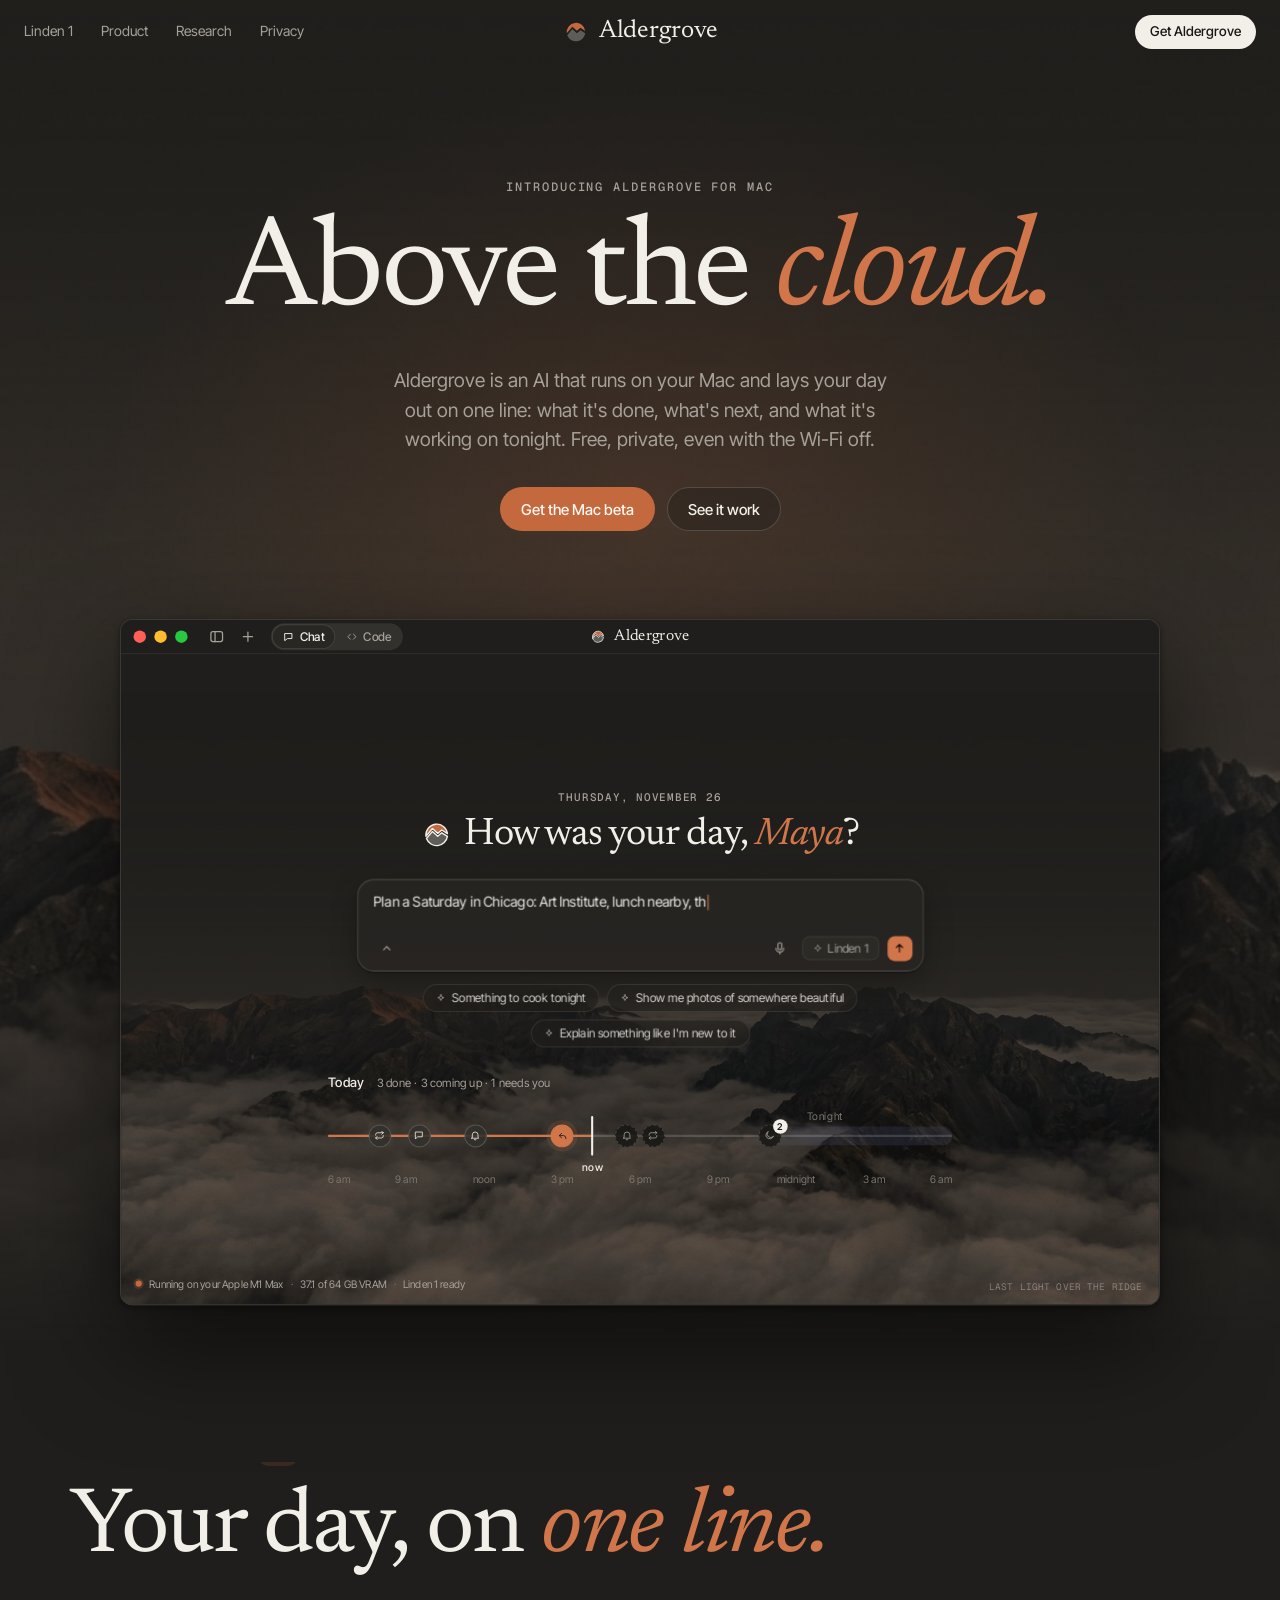
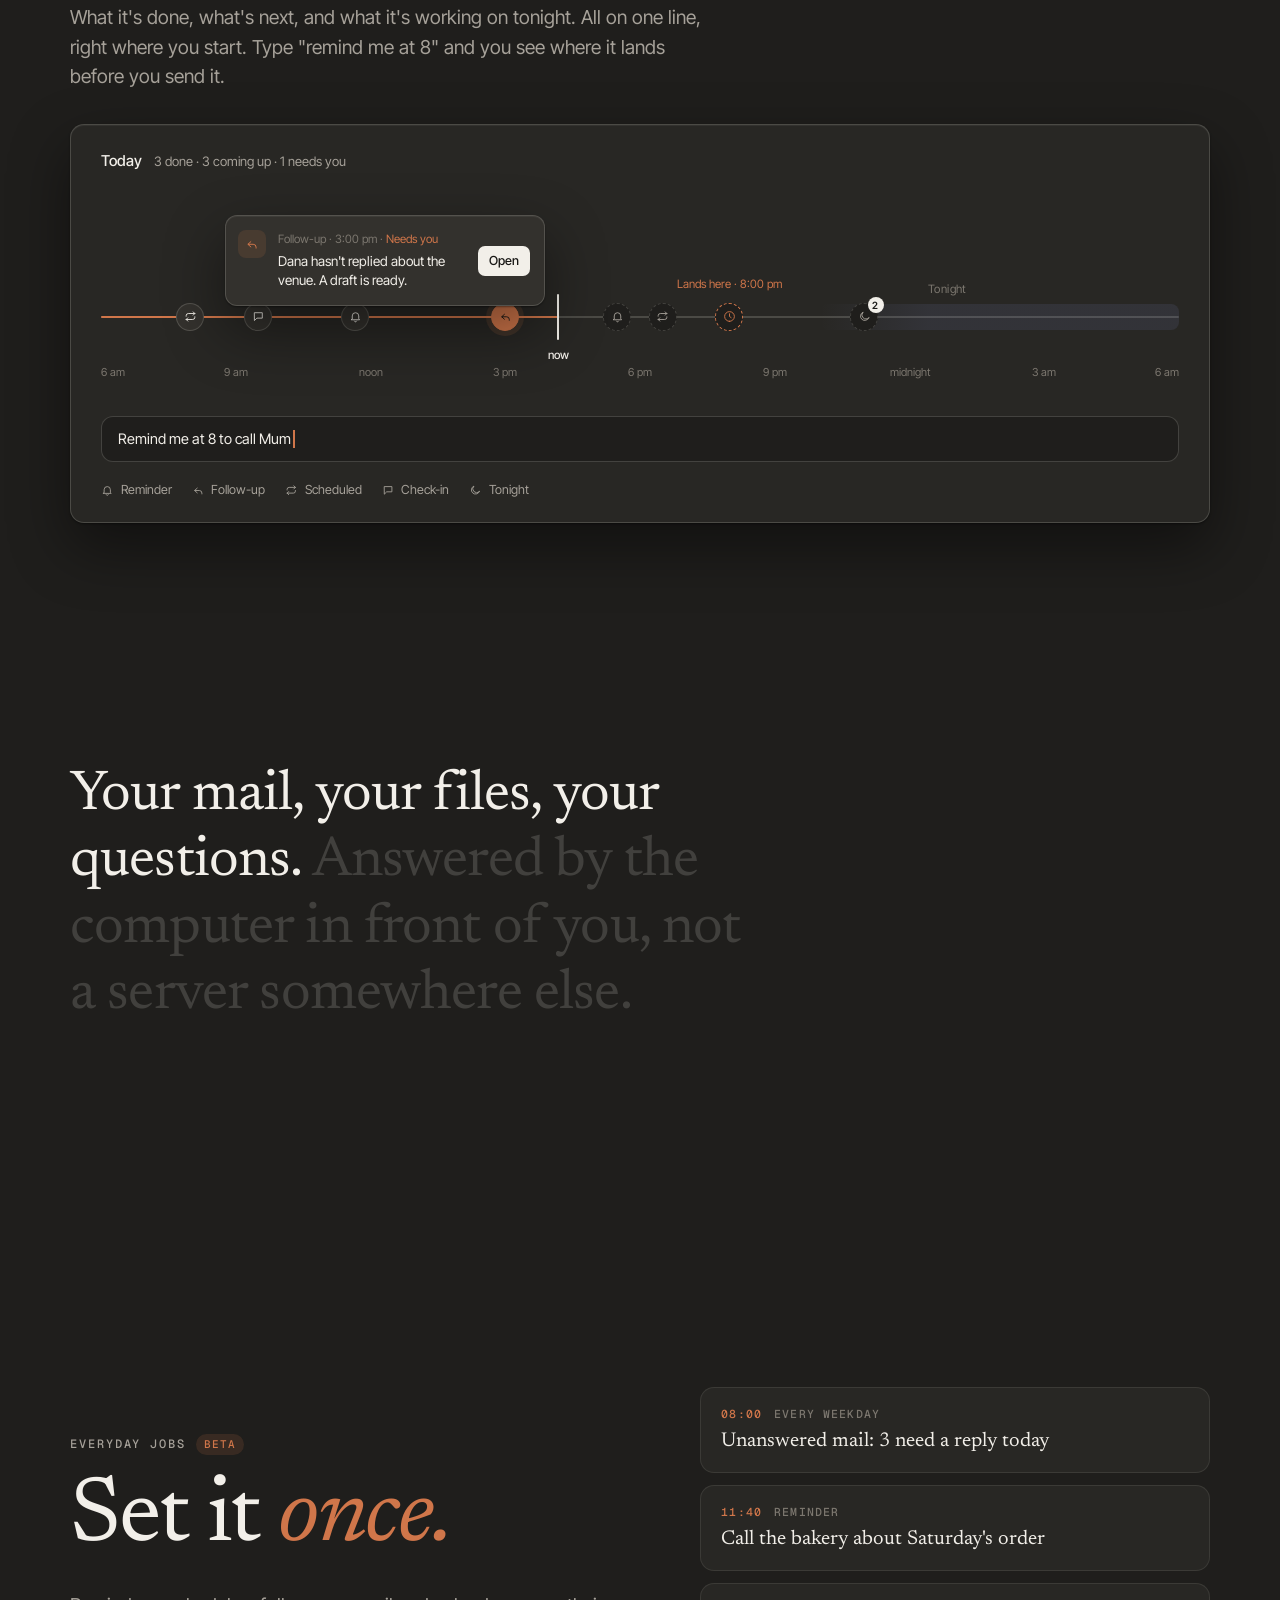
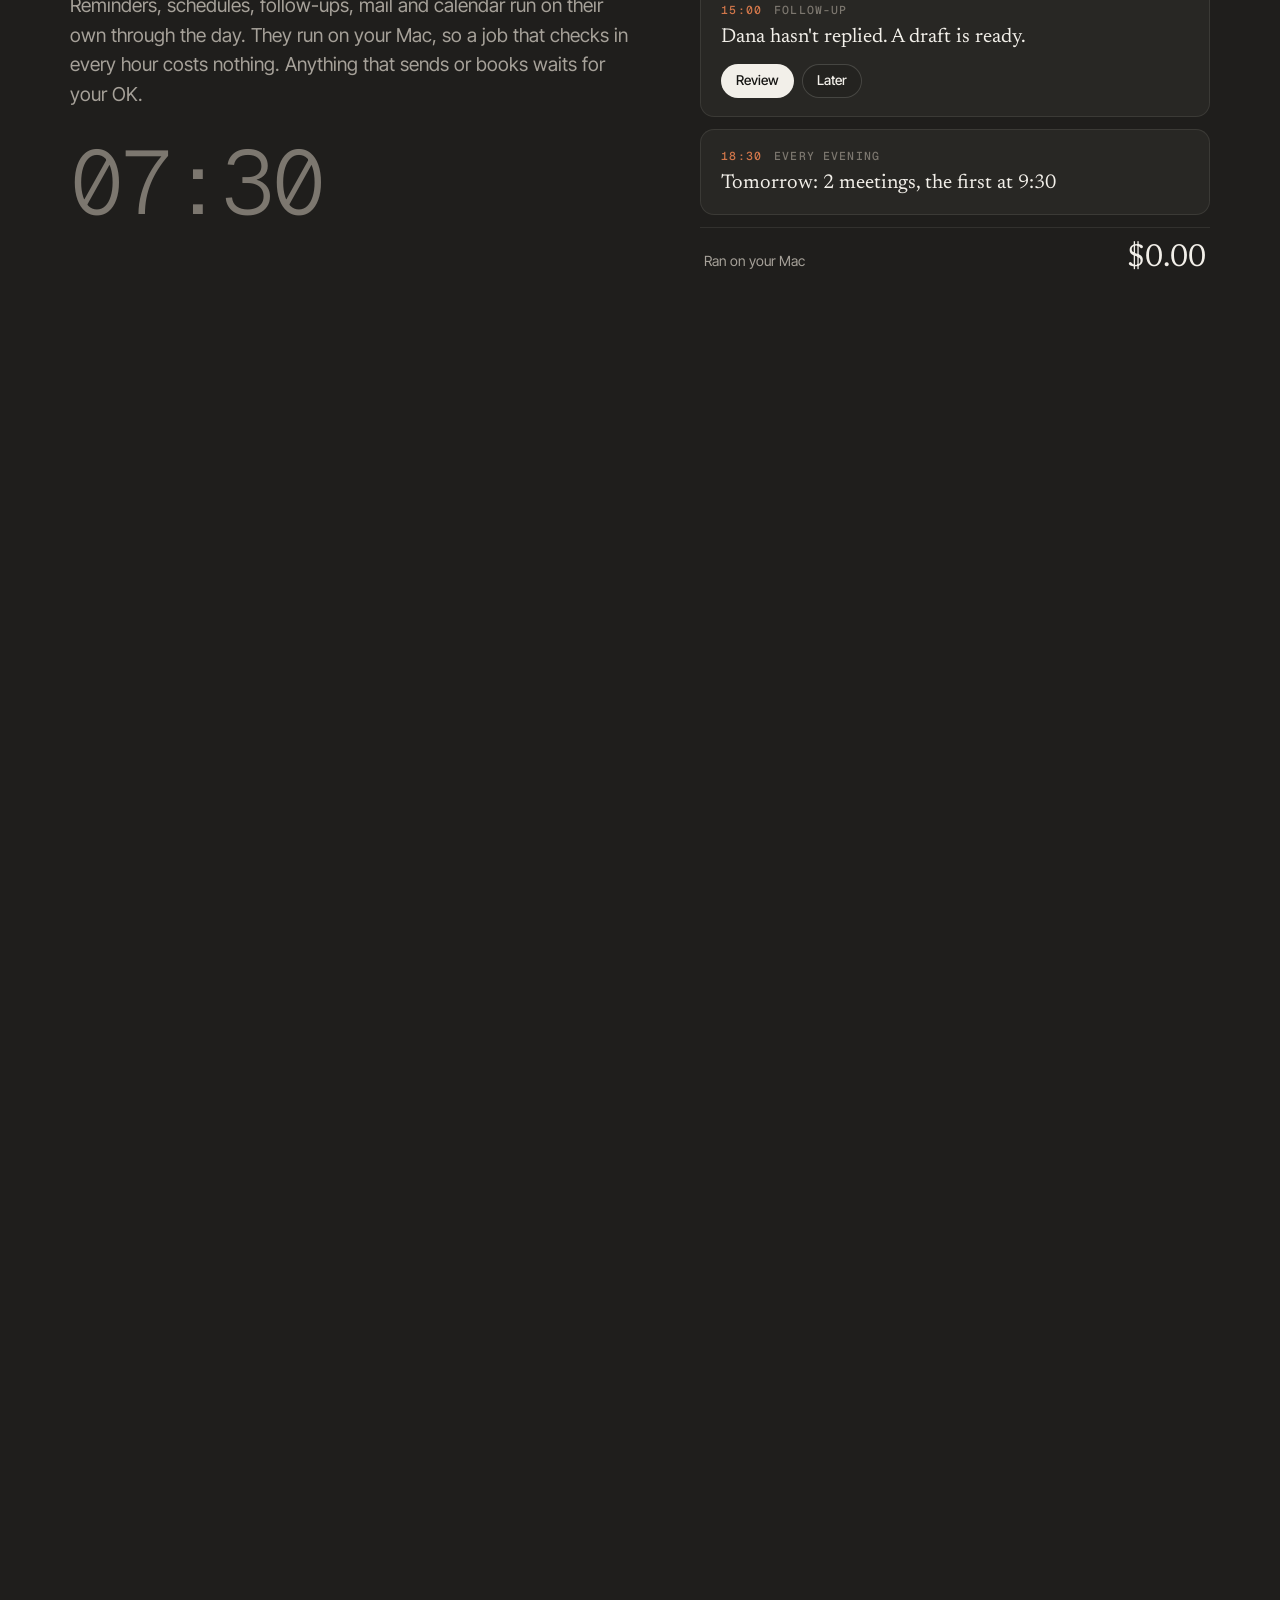
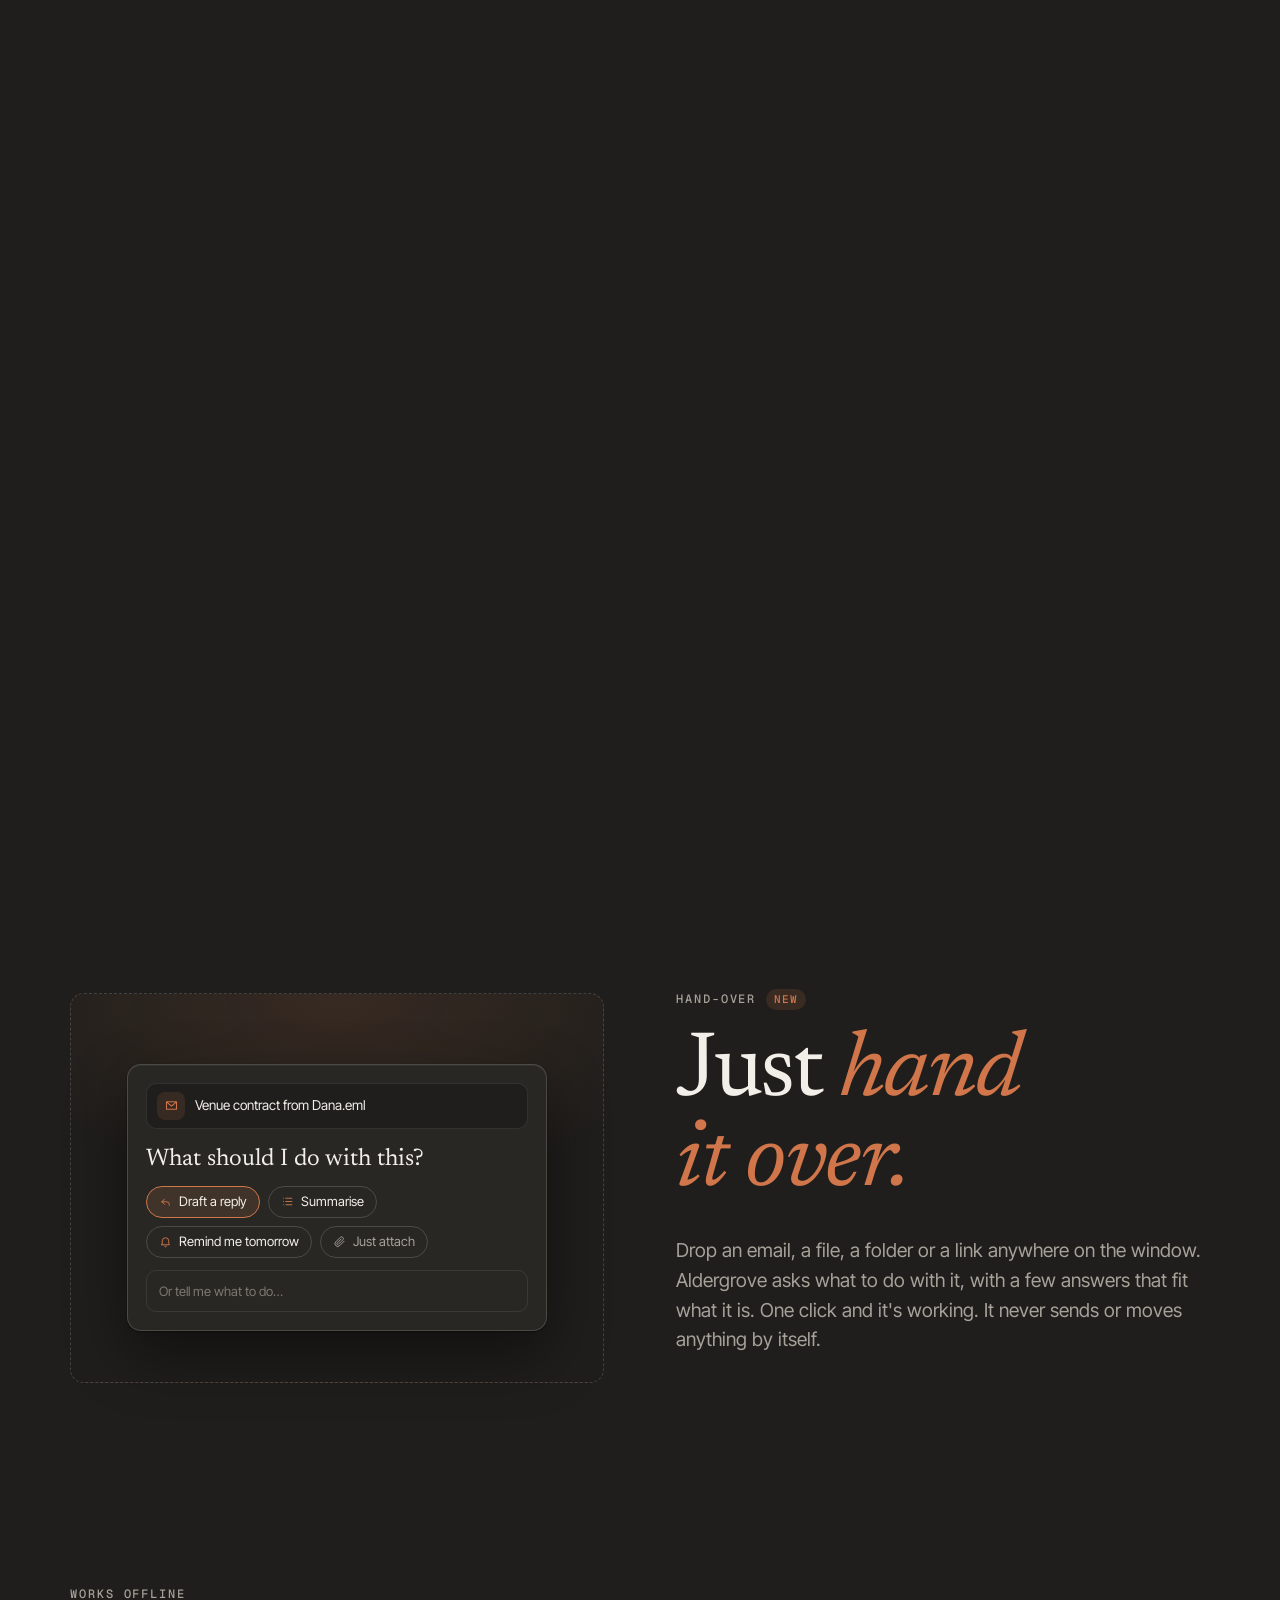
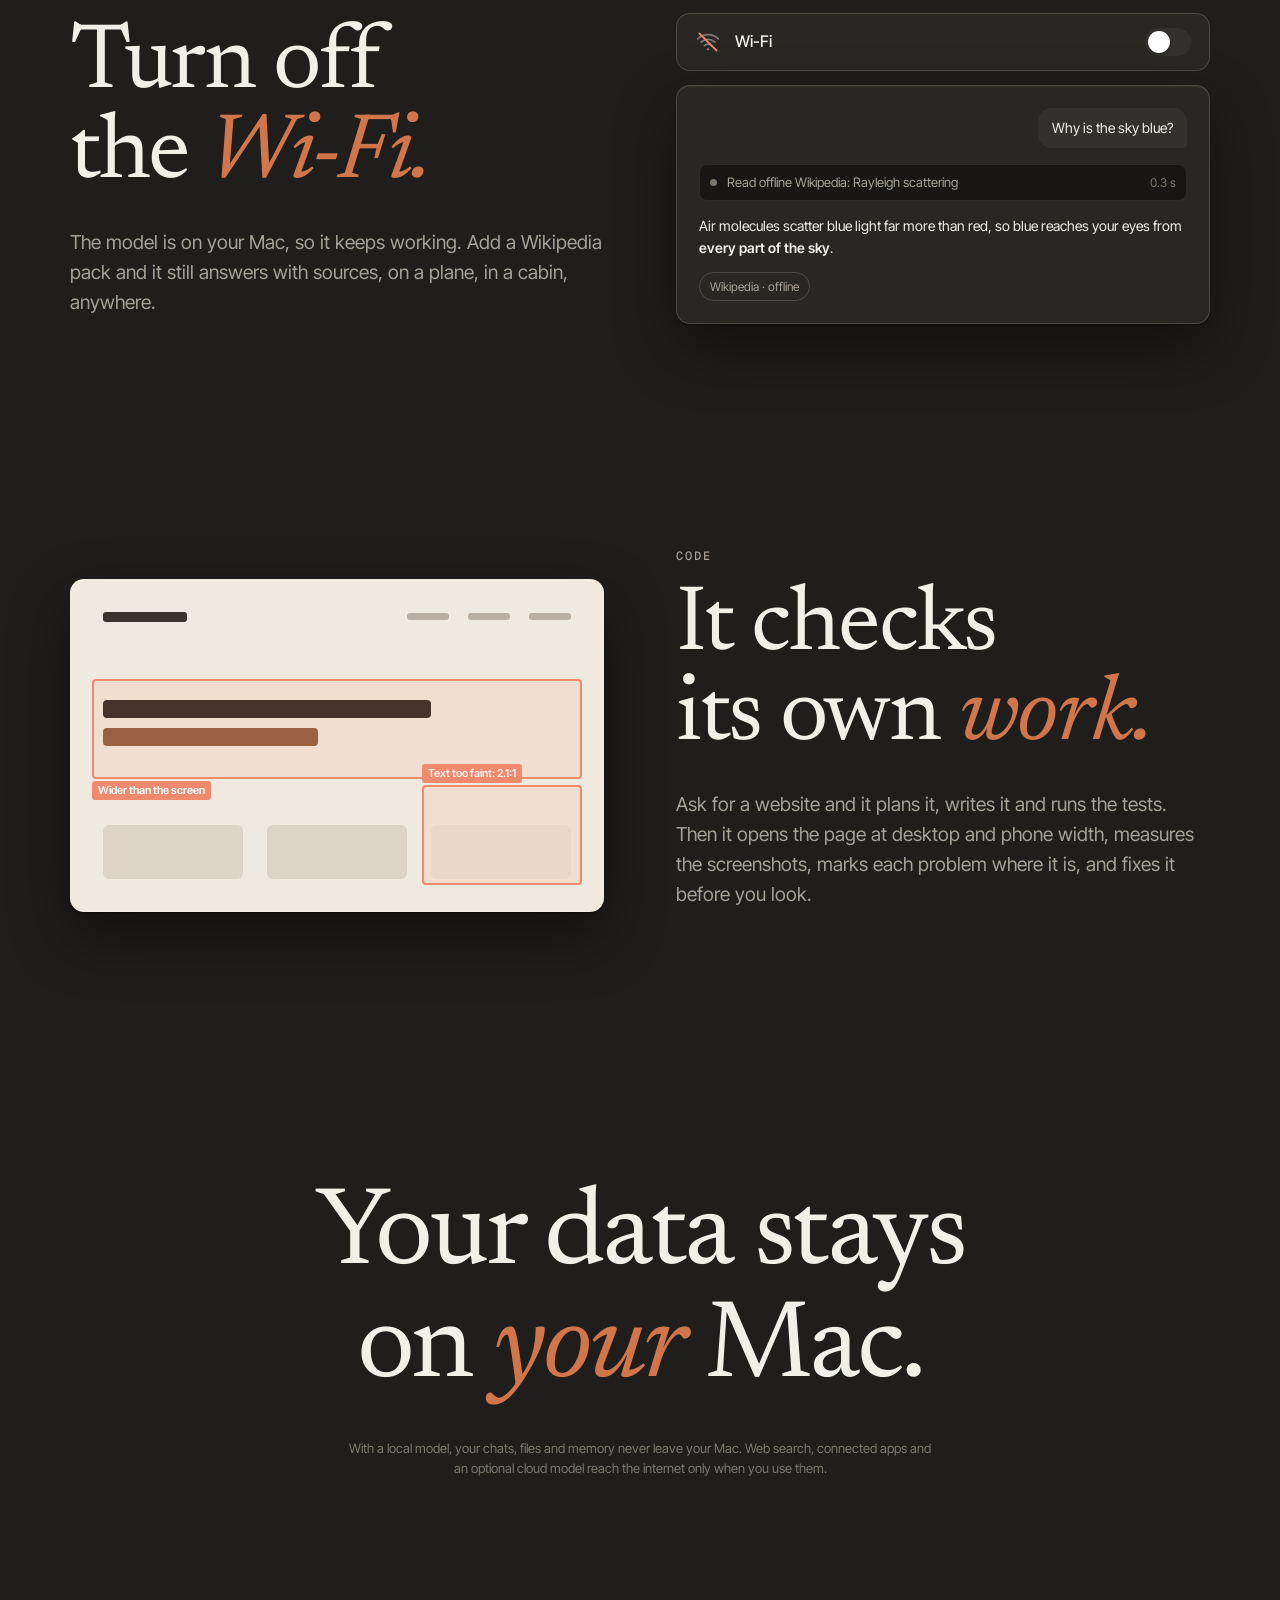
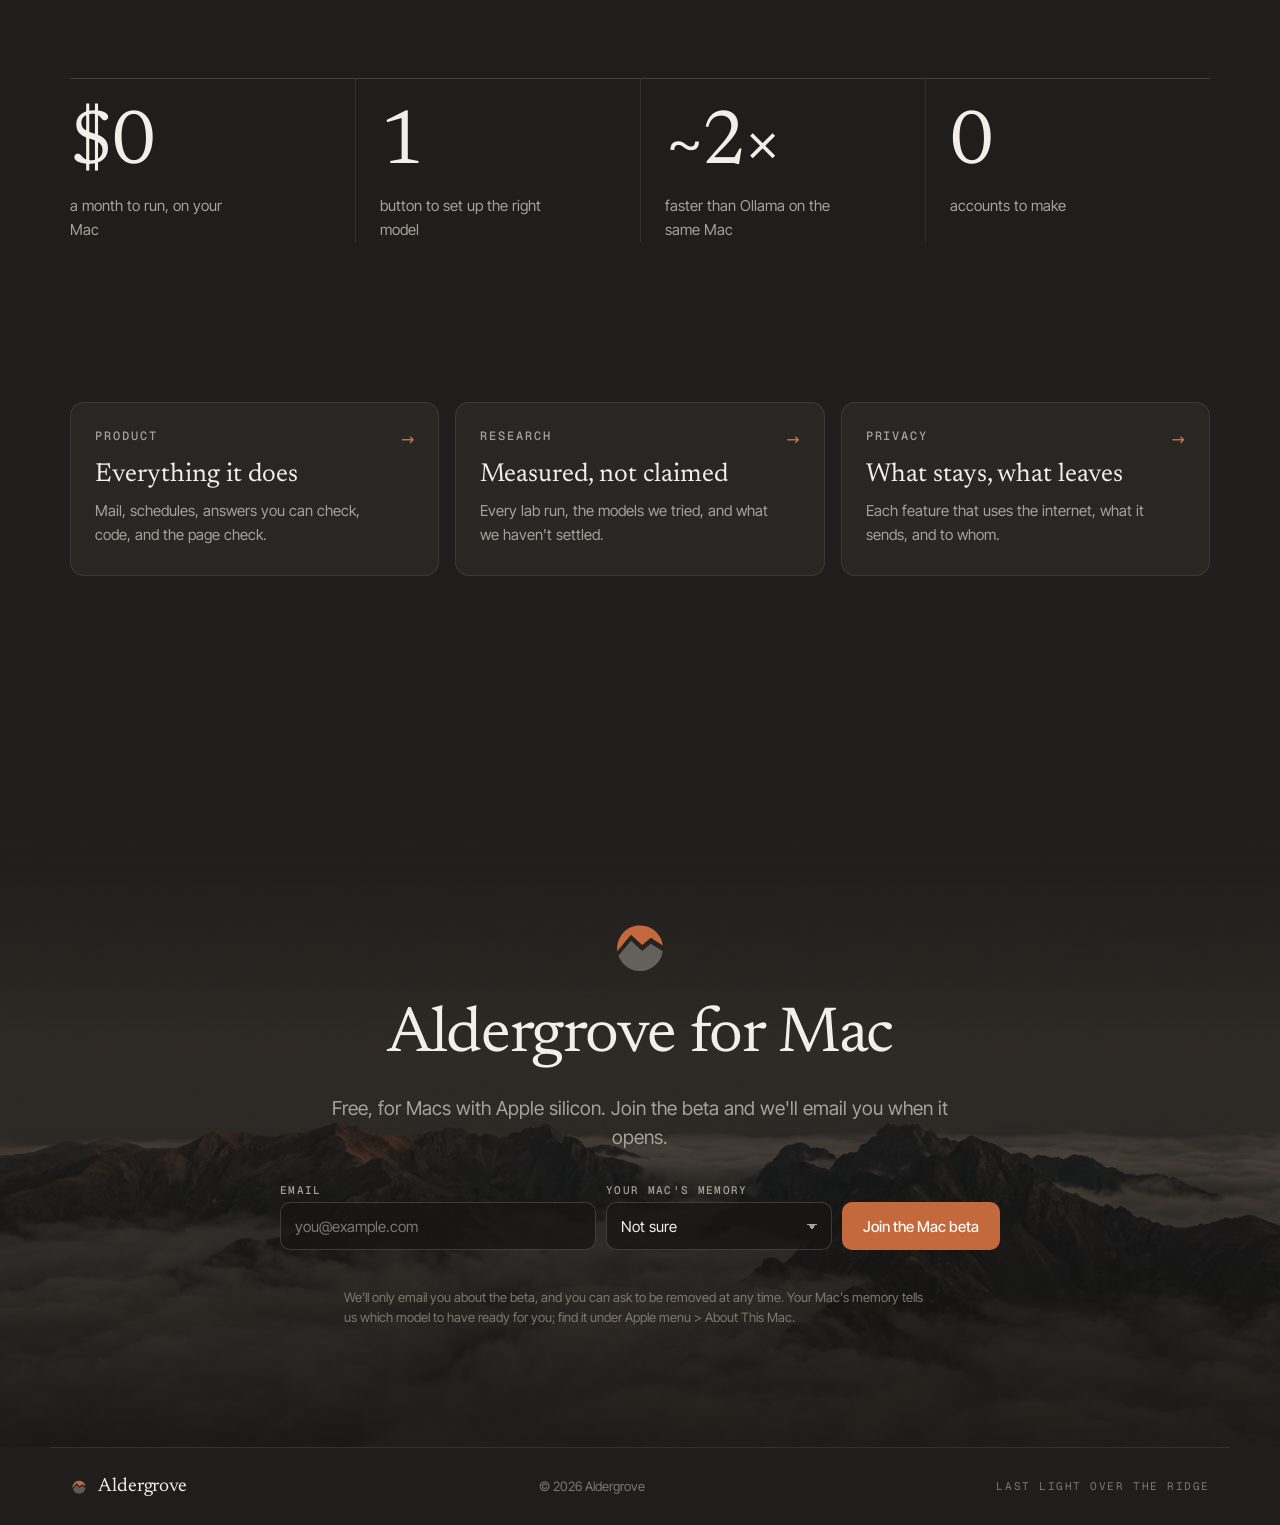
==== commit 76b0877e: "Update site test build" ====
--- a/index.html
+++ b/index.html
@@ -6,8 +6,8 @@
     <title>Aldergrove</title>
     <meta name="description" content="Aldergrove is an AI that runs on your Mac. It takes care of the small jobs in your day, answers with its sources and checks its own work, even offline." />
     <link rel="icon" type="image/svg+xml" href="./mark.svg" />
-    <script type="module" crossorigin src="./assets/main-BwPSLz-D.js"></script>
-    <link rel="stylesheet" crossorigin href="./assets/main-Dr3fT0qS.css">
+    <script type="module" crossorigin src="./assets/main-Dg-rfwAA.js"></script>
+    <link rel="stylesheet" crossorigin href="./assets/main-CSNfF__l.css">
   </head>
   <body>
     <header class="nav" id="top">
@@ -35,12 +35,12 @@
           <p class="eyebrow reveal">Introducing Aldergrove for Mac</p>
           <h1 class="display hero-title reveal">Above the <em>cloud.</em></h1>
           <p class="lede reveal">
-            Aldergrove is an AI that runs on your Mac. It takes care of the small jobs in your day, answers with its
-            sources and checks its own work, even with the Wi-Fi off.
+            Aldergrove is an AI that runs on your Mac and lays your day out on one line: what it's done, what's next, and
+            what it's working on tonight. Free, private, even with the Wi-Fi off.
           </p>
           <div class="cta-row reveal">
             <a class="btn btn-accent" href="#get" data-to-signup>Get the Mac beta</a>
-            <a class="btn btn-ghost" href="#jobs">See it work</a>
+            <a class="btn btn-ghost" href="#line">See it work</a>
           </div>
         </div>
 
@@ -79,7 +79,15 @@
                       <span><svg viewBox="0 0 20 20" aria-hidden="true"><path d="M10 3c.6 3.6 1.9 5 5.5 5.5v1C11.9 10 10.6 11.4 10 15h-.1C9.4 11.4 8.1 10 4.5 9.5v-1C8.1 8 9.4 6.6 9.9 3z"/></svg>Show me photos of somewhere beautiful</span>
                       <span><svg viewBox="0 0 20 20" aria-hidden="true"><path d="M10 3c.6 3.6 1.9 5 5.5 5.5v1C11.9 10 10.6 11.4 10 15h-.1C9.4 11.4 8.1 10 4.5 9.5v-1C8.1 8 9.4 6.6 9.9 3z"/></svg>Explain something like I'm new to it</span>
                     </div>
-                    <p class="aw-hint">Type / in the message box for commands like /summarize</p>
+                    <div class="aw-dl dl-demo static" aria-hidden="true"><div class="dl-head"><span class="dl-title">Today</span><span class="dl-summary">3 done &middot; 3 coming up &middot; 1 needs you</span></div>
+          <div class="dl-track" aria-hidden="true">
+            <div class="dl-rail"></div>
+            <div class="dl-past"></div>
+            <div class="dl-night"><span>Tonight</span></div>
+            <div class="dl-now"><span>now</span></div>
+            <span class="dl-mark done" style="left:8.3%;--n:0" title="08:00 Scheduled: unanswered mail"><svg class="ic" viewBox="0 0 24 24" aria-hidden="true"><path d="M17 3.5 20 6.5l-3 3M20 6.5H8a4 4 0 0 0-4 4v1M7 20.5 4 17.5l3-3M4 17.5h12a4 4 0 0 0 4-4v-1"/></svg></span><span class="dl-mark done" style="left:14.6%;--n:1" title="09:30 Check-in"><svg class="ic" viewBox="0 0 24 24" aria-hidden="true"><path d="M5 5h14v10H9l-4 4z"/></svg></span><span class="dl-mark done" style="left:23.6%;--n:2" title="11:40 Reminder: call the bakery"><svg class="ic" viewBox="0 0 24 24" aria-hidden="true"><path d="M6 16V11a6 6 0 0 1 12 0v5l1.5 2h-15zM10 20.5a2.2 2.2 0 0 0 4 0"/></svg></span><span class="dl-mark needs" style="left:37.5%;--n:3" title="15:00 Follow-up: Dana hasn't replied"><svg class="ic" viewBox="0 0 24 24" aria-hidden="true"><path d="M10 8 5 12.5l5 4.5M5.5 12.5H14a5 5 0 0 1 5 5V19"/></svg></span><span class="dl-mark coming" style="left:47.9%;--n:4" title="17:30 Reminder"><svg class="ic" viewBox="0 0 24 24" aria-hidden="true"><path d="M6 16V11a6 6 0 0 1 12 0v5l1.5 2h-15zM10 20.5a2.2 2.2 0 0 0 4 0"/></svg></span><span class="dl-mark coming" style="left:52.1%;--n:5" title="18:30 Scheduled: tomorrow's meetings"><svg class="ic" viewBox="0 0 24 24" aria-hidden="true"><path d="M17 3.5 20 6.5l-3 3M20 6.5H8a4 4 0 0 0-4 4v1M7 20.5 4 17.5l3-3M4 17.5h12a4 4 0 0 0 4-4v-1"/></svg></span><span class="dl-mark coming" style="left:70.8%;--n:6" title="23:00 Tonight's list"><svg class="ic" viewBox="0 0 24 24" aria-hidden="true"><path d="M20 14.5A8 8 0 1 1 9.5 4a6.5 6.5 0 0 0 10.5 10.5z"/></svg><b>2</b></span>
+          </div>
+          <div class="dl-ticks" aria-hidden="true"><span style="left:0%">6 am</span><span style="left:12.5%">9 am</span><span style="left:25%">noon</span><span style="left:37.5%">3 pm</span><span style="left:50%">6 pm</span><span style="left:62.5%">9 pm</span><span style="left:75%">midnight</span><span style="left:87.5%">3 am</span><span style="left:100%">6 am</span></div></div>
                   </div>
                   <div class="aw-status"><i></i>Running on your Apple M1 Max <b>&middot;</b> 37.1 of 64 GB VRAM <b>&middot;</b> Linden 1 ready</div>
                   <span class="aw-tag">Last light over the ridge</span>
@@ -87,6 +95,42 @@
               </div>
             </div>
           </figure>
+        </div>
+      </section>
+
+      <!-- The headline feature: the day line -->
+      <section class="scene-line wrap" id="line">
+        <div class="line-copy">
+          <p class="eyebrow">A new kind of AI app <span class="badge">New</span></p>
+          <h2 class="mega">Your day, on <em>one line.</em></h2>
+          <p class="lede">
+            What it's done, what's next, and what it's working on tonight. All on one line, right where you start. Type
+            "remind me at 8" and you see where it lands before you send it.
+          </p>
+        </div>
+        <div class="dl-demo" aria-label="The day line: 4 done, 3 coming up, 1 needs you">
+          <div class="dl-head"><span class="dl-title">Today</span><span class="dl-summary">3 done &middot; 3 coming up &middot; 1 needs you</span></div>
+          <div class="dl-track" aria-hidden="true">
+            <div class="dl-rail"></div>
+            <div class="dl-past"></div>
+            <div class="dl-night"><span>Tonight</span></div>
+            <div class="dl-now"><span>now</span></div>
+            <span class="dl-mark done" style="left:8.3%;--n:0" title="08:00 Scheduled: unanswered mail"><svg class="ic" viewBox="0 0 24 24" aria-hidden="true"><path d="M17 3.5 20 6.5l-3 3M20 6.5H8a4 4 0 0 0-4 4v1M7 20.5 4 17.5l3-3M4 17.5h12a4 4 0 0 0 4-4v-1"/></svg></span><span class="dl-mark done" style="left:14.6%;--n:1" title="09:30 Check-in"><svg class="ic" viewBox="0 0 24 24" aria-hidden="true"><path d="M5 5h14v10H9l-4 4z"/></svg></span><span class="dl-mark done" style="left:23.6%;--n:2" title="11:40 Reminder: call the bakery"><svg class="ic" viewBox="0 0 24 24" aria-hidden="true"><path d="M6 16V11a6 6 0 0 1 12 0v5l1.5 2h-15zM10 20.5a2.2 2.2 0 0 0 4 0"/></svg></span><span class="dl-mark needs" style="left:37.5%;--n:3" title="15:00 Follow-up: Dana hasn't replied"><svg class="ic" viewBox="0 0 24 24" aria-hidden="true"><path d="M10 8 5 12.5l5 4.5M5.5 12.5H14a5 5 0 0 1 5 5V19"/></svg></span><span class="dl-mark coming" style="left:47.9%;--n:4" title="17:30 Reminder"><svg class="ic" viewBox="0 0 24 24" aria-hidden="true"><path d="M6 16V11a6 6 0 0 1 12 0v5l1.5 2h-15zM10 20.5a2.2 2.2 0 0 0 4 0"/></svg></span><span class="dl-mark coming" style="left:52.1%;--n:5" title="18:30 Scheduled: tomorrow's meetings"><svg class="ic" viewBox="0 0 24 24" aria-hidden="true"><path d="M17 3.5 20 6.5l-3 3M20 6.5H8a4 4 0 0 0-4 4v1M7 20.5 4 17.5l3-3M4 17.5h12a4 4 0 0 0 4-4v-1"/></svg></span><span class="dl-mark coming" style="left:70.8%;--n:6" title="23:00 Tonight's list"><svg class="ic" viewBox="0 0 24 24" aria-hidden="true"><path d="M20 14.5A8 8 0 1 1 9.5 4a6.5 6.5 0 0 0 10.5 10.5z"/></svg><b>2</b></span>
+            <div class="dl-ghost"><span class="dl-ghost-dot"><svg class="ic" viewBox="0 0 24 24" aria-hidden="true"><path d="M12 21a9 9 0 1 0 0-18 9 9 0 0 0 0 18zM12 7v5l3 2"/></svg></span><span class="dl-ghost-label">Lands here &middot; 8:00 pm</span></div>
+            <div class="dl-card">
+              <span class="dl-item-icon"><svg class="ic" viewBox="0 0 24 24" aria-hidden="true"><path d="M10 8 5 12.5l5 4.5M5.5 12.5H14a5 5 0 0 1 5 5V19"/></svg></span>
+              <span class="dl-item-body">
+                <span class="dl-item-meta">Follow-up &middot; 3:00 pm &middot; <em>Needs you</em></span>
+                <span class="dl-item-text">Dana hasn't replied about the venue. A draft is ready.</span>
+              </span>
+              <span class="dl-item-go">Open</span>
+            </div>
+          </div>
+          <div class="dl-ticks" aria-hidden="true"><span style="left:0%">6 am</span><span style="left:12.5%">9 am</span><span style="left:25%">noon</span><span style="left:37.5%">3 pm</span><span style="left:50%">6 pm</span><span style="left:62.5%">9 pm</span><span style="left:75%">midnight</span><span style="left:87.5%">3 am</span><span style="left:100%">6 am</span></div>
+          <div class="dl-compose" aria-hidden="true"><span class="dl-typed">Remind me at 8 to call Mum</span><span class="dl-caret"></span></div>
+          <ul class="dl-legend">
+            <li><svg class="ic" viewBox="0 0 24 24" aria-hidden="true"><path d="M6 16V11a6 6 0 0 1 12 0v5l1.5 2h-15zM10 20.5a2.2 2.2 0 0 0 4 0"/></svg>Reminder</li><li><svg class="ic" viewBox="0 0 24 24" aria-hidden="true"><path d="M10 8 5 12.5l5 4.5M5.5 12.5H14a5 5 0 0 1 5 5V19"/></svg>Follow-up</li><li><svg class="ic" viewBox="0 0 24 24" aria-hidden="true"><path d="M17 3.5 20 6.5l-3 3M20 6.5H8a4 4 0 0 0-4 4v1M7 20.5 4 17.5l3-3M4 17.5h12a4 4 0 0 0 4-4v-1"/></svg>Scheduled</li><li><svg class="ic" viewBox="0 0 24 24" aria-hidden="true"><path d="M5 5h14v10H9l-4 4z"/></svg>Check-in</li><li><svg class="ic" viewBox="0 0 24 24" aria-hidden="true"><path d="M20 14.5A8 8 0 1 1 9.5 4a6.5 6.5 0 0 0 10.5 10.5z"/></svg>Tonight</li>
+          </ul>
         </div>
       </section>
 
@@ -134,45 +178,10 @@
         </div>
       </section>
 
-      <!-- Experimental: the day line -->
-      <section class="scene-line wrap" id="line">
-        <div class="line-copy">
-          <p class="eyebrow">New <span class="badge">Experimental</span></p>
-          <h2 class="mega">Your day, on <em>one line.</em></h2>
-          <p class="lede">
-            What it's done, what's next, and what it's working on tonight. All on one line, right where you start.
-          </p>
-        </div>
-        <div class="dl-demo" aria-label="The day line: 4 done, 3 coming up, 1 needs you">
-          <div class="dl-head"><span class="dl-title">Today</span><span class="dl-summary">3 done &middot; 3 coming up &middot; 1 needs you</span></div>
-          <div class="dl-track" aria-hidden="true">
-            <div class="dl-rail"></div>
-            <div class="dl-past"></div>
-            <div class="dl-night"><span>Tonight</span></div>
-            <div class="dl-now"><span>now</span></div>
-            <span class="dl-mark done" style="left:8.3%;--n:0" title="08:00 Scheduled: unanswered mail"><svg class="ic" viewBox="0 0 24 24" aria-hidden="true"><path d="M17 3.5 20 6.5l-3 3M20 6.5H8a4 4 0 0 0-4 4v1M7 20.5 4 17.5l3-3M4 17.5h12a4 4 0 0 0 4-4v-1"/></svg></span><span class="dl-mark done" style="left:14.6%;--n:1" title="09:30 Check-in"><svg class="ic" viewBox="0 0 24 24" aria-hidden="true"><path d="M5 5h14v10H9l-4 4z"/></svg></span><span class="dl-mark done" style="left:23.6%;--n:2" title="11:40 Reminder: call the bakery"><svg class="ic" viewBox="0 0 24 24" aria-hidden="true"><path d="M6 16V11a6 6 0 0 1 12 0v5l1.5 2h-15zM10 20.5a2.2 2.2 0 0 0 4 0"/></svg></span><span class="dl-mark needs" style="left:37.5%;--n:3" title="15:00 Follow-up: Dana hasn't replied"><svg class="ic" viewBox="0 0 24 24" aria-hidden="true"><path d="M10 8 5 12.5l5 4.5M5.5 12.5H14a5 5 0 0 1 5 5V19"/></svg></span><span class="dl-mark coming" style="left:47.9%;--n:4" title="17:30 Reminder"><svg class="ic" viewBox="0 0 24 24" aria-hidden="true"><path d="M6 16V11a6 6 0 0 1 12 0v5l1.5 2h-15zM10 20.5a2.2 2.2 0 0 0 4 0"/></svg></span><span class="dl-mark coming" style="left:52.1%;--n:5" title="18:30 Scheduled: tomorrow's meetings"><svg class="ic" viewBox="0 0 24 24" aria-hidden="true"><path d="M17 3.5 20 6.5l-3 3M20 6.5H8a4 4 0 0 0-4 4v1M7 20.5 4 17.5l3-3M4 17.5h12a4 4 0 0 0 4-4v-1"/></svg></span><span class="dl-mark coming" style="left:70.8%;--n:6" title="23:00 Tonight's list"><svg class="ic" viewBox="0 0 24 24" aria-hidden="true"><path d="M20 14.5A8 8 0 1 1 9.5 4a6.5 6.5 0 0 0 10.5 10.5z"/></svg><b>2</b></span>
-            <div class="dl-ghost"><span class="dl-ghost-dot"><svg class="ic" viewBox="0 0 24 24" aria-hidden="true"><path d="M12 21a9 9 0 1 0 0-18 9 9 0 0 0 0 18zM12 7v5l3 2"/></svg></span><span class="dl-ghost-label">Lands here &middot; 8:00 pm</span></div>
-            <div class="dl-card">
-              <span class="dl-item-icon"><svg class="ic" viewBox="0 0 24 24" aria-hidden="true"><path d="M10 8 5 12.5l5 4.5M5.5 12.5H14a5 5 0 0 1 5 5V19"/></svg></span>
-              <span class="dl-item-body">
-                <span class="dl-item-meta">Follow-up &middot; 3:00 pm &middot; <em>Needs you</em></span>
-                <span class="dl-item-text">Dana hasn't replied about the venue. A draft is ready.</span>
-              </span>
-              <span class="dl-item-go">Open</span>
-            </div>
-          </div>
-          <div class="dl-ticks" aria-hidden="true"><span style="left:0%">6 am</span><span style="left:12.5%">9 am</span><span style="left:25%">noon</span><span style="left:37.5%">3 pm</span><span style="left:50%">6 pm</span><span style="left:62.5%">9 pm</span><span style="left:75%">midnight</span><span style="left:87.5%">3 am</span><span style="left:100%">6 am</span></div>
-          <div class="dl-compose" aria-hidden="true"><span class="dl-typed">Remind me at 8 to call Mum</span><span class="dl-caret"></span></div>
-          <ul class="dl-legend">
-            <li><svg class="ic" viewBox="0 0 24 24" aria-hidden="true"><path d="M6 16V11a6 6 0 0 1 12 0v5l1.5 2h-15zM10 20.5a2.2 2.2 0 0 0 4 0"/></svg>Reminder</li><li><svg class="ic" viewBox="0 0 24 24" aria-hidden="true"><path d="M10 8 5 12.5l5 4.5M5.5 12.5H14a5 5 0 0 1 5 5V19"/></svg>Follow-up</li><li><svg class="ic" viewBox="0 0 24 24" aria-hidden="true"><path d="M17 3.5 20 6.5l-3 3M20 6.5H8a4 4 0 0 0-4 4v1M7 20.5 4 17.5l3-3M4 17.5h12a4 4 0 0 0 4-4v-1"/></svg>Scheduled</li><li><svg class="ic" viewBox="0 0 24 24" aria-hidden="true"><path d="M5 5h14v10H9l-4 4z"/></svg>Check-in</li><li><svg class="ic" viewBox="0 0 24 24" aria-hidden="true"><path d="M20 14.5A8 8 0 1 1 9.5 4a6.5 6.5 0 0 0 10.5 10.5z"/></svg>Tonight</li>
-          </ul>
-        </div>
-      </section>
-
       <!-- Experimental: hand it over -->
       <section class="scene handover wrap" id="handover">
         <div class="scene-copy">
-          <p class="eyebrow">New <span class="badge">Experimental</span></p>
+          <p class="eyebrow">Hand-over <span class="badge">New</span></p>
           <h2 class="mega">Just <em>hand it over.</em></h2>
           <p class="lede">
             Drop an email, a file, a folder or a link anywhere on the window. Aldergrove asks what to do with it, with a few
--- a/assets/main-CSNfF__l.css
+++ b/assets/main-CSNfF__l.css
@@ -0,0 +1 @@
+@font-face{font-family:Inter Tight Variable;font-style:normal;font-display:swap;font-weight:100 900;src:url(./inter-tight-cyrillic-ext-wght-normal-okcGN4Nq.woff2) format("woff2-variations");unicode-range:U+0460-052F,U+1C80-1C8A,U+20B4,U+2DE0-2DFF,U+A640-A69F,U+FE2E-FE2F}@font-face{font-family:Inter Tight Variable;font-style:normal;font-display:swap;font-weight:100 900;src:url(./inter-tight-cyrillic-wght-normal-BS41q_Tv.woff2) format("woff2-variations");unicode-range:U+0301,U+0400-045F,U+0490-0491,U+04B0-04B1,U+2116}@font-face{font-family:Inter Tight Variable;font-style:normal;font-display:swap;font-weight:100 900;src:url(./inter-tight-greek-ext-wght-normal-DQgQPNk4.woff2) format("woff2-variations");unicode-range:U+1F00-1FFF}@font-face{font-family:Inter Tight Variable;font-style:normal;font-display:swap;font-weight:100 900;src:url(./inter-tight-greek-wght-normal-sS1B39LI.woff2) format("woff2-variations");unicode-range:U+0370-0377,U+037A-037F,U+0384-038A,U+038C,U+038E-03A1,U+03A3-03FF}@font-face{font-family:Inter Tight Variable;font-style:normal;font-display:swap;font-weight:100 900;src:url(./inter-tight-vietnamese-wght-normal-TKKdAiBA.woff2) format("woff2-variations");unicode-range:U+0102-0103,U+0110-0111,U+0128-0129,U+0168-0169,U+01A0-01A1,U+01AF-01B0,U+0300-0301,U+0303-0304,U+0308-0309,U+0323,U+0329,U+1EA0-1EF9,U+20AB}@font-face{font-family:Inter Tight Variable;font-style:normal;font-display:swap;font-weight:100 900;src:url(./inter-tight-latin-ext-wght-normal-B4u9PlvR.woff2) format("woff2-variations");unicode-range:U+0100-02BA,U+02BD-02C5,U+02C7-02CC,U+02CE-02D7,U+02DD-02FF,U+0304,U+0308,U+0329,U+1D00-1DBF,U+1E00-1E9F,U+1EF2-1EFF,U+2020,U+20A0-20AB,U+20AD-20C0,U+2113,U+2C60-2C7F,U+A720-A7FF}@font-face{font-family:Inter Tight Variable;font-style:normal;font-display:swap;font-weight:100 900;src:url(./inter-tight-latin-wght-normal-DX-nOvPD.woff2) format("woff2-variations");unicode-range:U+0000-00FF,U+0131,U+0152-0153,U+02BB-02BC,U+02C6,U+02DA,U+02DC,U+0304,U+0308,U+0329,U+2000-206F,U+20AC,U+2122,U+2191,U+2193,U+2212,U+2215,U+FEFF,U+FFFD}@font-face{font-family:Newsreader Variable;font-style:normal;font-display:swap;font-weight:200 800;src:url(./newsreader-vietnamese-wght-normal-Czsa-EzN.woff2) format("woff2-variations");unicode-range:U+0102-0103,U+0110-0111,U+0128-0129,U+0168-0169,U+01A0-01A1,U+01AF-01B0,U+0300-0301,U+0303-0304,U+0308-0309,U+0323,U+0329,U+1EA0-1EF9,U+20AB}@font-face{font-family:Newsreader Variable;font-style:normal;font-display:swap;font-weight:200 800;src:url(./newsreader-latin-ext-wght-normal-C-3rgBeH.woff2) format("woff2-variations");unicode-range:U+0100-02BA,U+02BD-02C5,U+02C7-02CC,U+02CE-02D7,U+02DD-02FF,U+0304,U+0308,U+0329,U+1D00-1DBF,U+1E00-1E9F,U+1EF2-1EFF,U+2020,U+20A0-20AB,U+20AD-20C0,U+2113,U+2C60-2C7F,U+A720-A7FF}@font-face{font-family:Newsreader Variable;font-style:normal;font-display:swap;font-weight:200 800;src:url(./newsreader-latin-wght-normal-CCVVNp6i.woff2) format("woff2-variations");unicode-range:U+0000-00FF,U+0131,U+0152-0153,U+02BB-02BC,U+02C6,U+02DA,U+02DC,U+0304,U+0308,U+0329,U+2000-206F,U+20AC,U+2122,U+2191,U+2193,U+2212,U+2215,U+FEFF,U+FFFD}@font-face{font-family:Newsreader Variable;font-style:italic;font-display:swap;font-weight:200 800;src:url(./newsreader-vietnamese-wght-italic-xAqemagA.woff2) format("woff2-variations");unicode-range:U+0102-0103,U+0110-0111,U+0128-0129,U+0168-0169,U+01A0-01A1,U+01AF-01B0,U+0300-0301,U+0303-0304,U+0308-0309,U+0323,U+0329,U+1EA0-1EF9,U+20AB}@font-face{font-family:Newsreader Variable;font-style:italic;font-display:swap;font-weight:200 800;src:url(./newsreader-latin-ext-wght-italic-DFS986qL.woff2) format("woff2-variations");unicode-range:U+0100-02BA,U+02BD-02C5,U+02C7-02CC,U+02CE-02D7,U+02DD-02FF,U+0304,U+0308,U+0329,U+1D00-1DBF,U+1E00-1E9F,U+1EF2-1EFF,U+2020,U+20A0-20AB,U+20AD-20C0,U+2113,U+2C60-2C7F,U+A720-A7FF}@font-face{font-family:Newsreader Variable;font-style:italic;font-display:swap;font-weight:200 800;src:url(./newsreader-latin-wght-italic-Bxi8ein9.woff2) format("woff2-variations");unicode-range:U+0000-00FF,U+0131,U+0152-0153,U+02BB-02BC,U+02C6,U+02DA,U+02DC,U+0304,U+0308,U+0329,U+2000-206F,U+20AC,U+2122,U+2191,U+2193,U+2212,U+2215,U+FEFF,U+FFFD}@font-face{font-family:Geist Mono Variable;font-style:normal;font-display:swap;font-weight:100 900;src:url(./geist-mono-cyrillic-ext-wght-normal-X_5orZeX.woff2) format("woff2-variations");unicode-range:U+0460-052F,U+1C80-1C8A,U+20B4,U+2DE0-2DFF,U+A640-A69F,U+FE2E-FE2F}@font-face{font-family:Geist Mono Variable;font-style:normal;font-display:swap;font-weight:100 900;src:url(./geist-mono-cyrillic-wght-normal-DiZS0aHC.woff2) format("woff2-variations");unicode-range:U+0301,U+0400-045F,U+0490-0491,U+04B0-04B1,U+2116}@font-face{font-family:Geist Mono Variable;font-style:normal;font-display:swap;font-weight:100 900;src:url(./geist-mono-symbols2-wght-normal-CO5SzqOn.woff2) format("woff2-variations");unicode-range:U+2000-2001,U+2004-2008,U+200A,U+23B8-23BD,U+2500-259F}@font-face{font-family:Geist Mono Variable;font-style:normal;font-display:swap;font-weight:100 900;src:url(./geist-mono-vietnamese-wght-normal-DadHysG0.woff2) format("woff2-variations");unicode-range:U+0102-0103,U+0110-0111,U+0128-0129,U+0168-0169,U+01A0-01A1,U+01AF-01B0,U+0300-0301,U+0303-0304,U+0308-0309,U+0323,U+0329,U+1EA0-1EF9,U+20AB}@font-face{font-family:Geist Mono Variable;font-style:normal;font-display:swap;font-weight:100 900;src:url(./geist-mono-latin-ext-wght-normal-Bwz-egvJ.woff2) format("woff2-variations");unicode-range:U+0100-02BA,U+02BD-02C5,U+02C7-02CC,U+02CE-02D7,U+02DD-02FF,U+0304,U+0308,U+0329,U+1D00-1DBF,U+1E00-1E9F,U+1EF2-1EFF,U+2020,U+20A0-20AB,U+20AD-20C0,U+2113,U+2C60-2C7F,U+A720-A7FF}@font-face{font-family:Geist Mono Variable;font-style:normal;font-display:swap;font-weight:100 900;src:url(./geist-mono-latin-wght-normal-XN7g48iV.woff2) format("woff2-variations");unicode-range:U+0000-00FF,U+0131,U+0152-0153,U+02BB-02BC,U+02C6,U+02DA,U+02DC,U+0304,U+0308,U+0329,U+2000-206F,U+20AC,U+2122,U+2191,U+2193,U+2212,U+2215,U+FEFF,U+FFFD}:root{--bg: #1f1e1c;--bg-deep: #181715;--surface: #282724;--surface-2: #33312d;--text: #f2efe9;--muted: #a6a199;--faint: #7c776f;--line: rgba(255, 250, 240, .085);--line-strong: rgba(255, 250, 240, .16);--accent: #d0764a;--accent-hover: #dc8a5f;--terracotta: #c4683d;--accent-soft: rgba(208, 118, 74, .14);--ok: #7ab889;--bad: #f08a6f;--ink-text: #181715;--serif: "Newsreader Variable", "Iowan Old Style", Georgia, serif;--sans: "Inter Tight Variable", "Segoe UI", system-ui, sans-serif;--mono: "Geist Mono Variable", ui-monospace, Menlo, monospace;--radius: 10px;--radius-lg: 14px;--ease: cubic-bezier(.16, 1, .3, 1);--shadow: 0 1px 2px rgba(0, 0, 0, .42), 0 24px 60px rgba(0, 0, 0, .45), inset 0 1px 0 rgba(255, 250, 240, .05);color-scheme:dark}*{box-sizing:border-box}html{scroll-behavior:smooth}@media(prefers-reduced-motion:reduce){html{scroll-behavior:auto}}body{margin:0;background:var(--bg);color:var(--text);font:400 16px/1.6 var(--sans);-webkit-font-smoothing:antialiased;overflow-x:hidden}img,svg{max-width:100%;display:block}a{color:inherit}:focus-visible{outline:2px solid var(--accent);outline-offset:3px;border-radius:4px}.wrap{width:100%;max-width:1180px;margin:0 auto;padding-left:max(20px,env(safe-area-inset-left,0px));padding-right:max(20px,env(safe-area-inset-right,0px))}.eyebrow{font:500 12px/1.2 var(--mono);letter-spacing:.16em;text-transform:uppercase;color:var(--muted);margin:0 0 18px;display:flex;align-items:center;gap:10px}.mono{font-family:var(--mono);font-size:12px;letter-spacing:.14em;text-transform:uppercase}.faint{color:var(--faint)}.display{font:400 clamp(44px,7.4vw,92px)/1.02 var(--serif);letter-spacing:-.022em;margin:0 0 24px;text-wrap:balance}.display.sm{font-size:clamp(38px,5.4vw,64px)}.h1{font:400 clamp(34px,4.6vw,58px)/1.06 var(--serif);letter-spacing:-.018em;margin:0 0 28px;max-width:18ch;text-wrap:balance}.h2{font:400 clamp(28px,3.2vw,38px)/1.12 var(--serif);letter-spacing:-.01em;margin:0 0 16px;text-wrap:balance}.h3{font:500 26px/1.2 var(--serif);margin:0}.h4{font:600 15px/1.3 var(--sans);margin:8px 0 6px}em{font-style:italic;color:var(--accent)}.display em,.h1 em{font-weight:400}.lede{font-size:clamp(17px,1.5vw,20px);line-height:1.55;color:var(--muted);max-width:58ch;margin:0 0 32px}.lede.narrow{max-width:62ch}.body{color:var(--muted);margin:0 0 16px;max-width:62ch}.body.sm{font-size:14px;margin:0}.fine{font-size:13px;color:var(--faint);max-width:74ch;margin:18px 0 0;line-height:1.55}.btn{display:inline-flex;align-items:center;justify-content:center;height:44px;padding:0 20px;border-radius:999px;font:500 15px/1 var(--sans);text-decoration:none;white-space:nowrap;border:1px solid transparent;transition:background .16s var(--ease),border-color .16s var(--ease),transform .16s var(--ease)}.btn:hover{transform:translateY(-1px)}.btn-sm{height:34px;padding:0 14px;font-size:13.5px}.btn-accent{background:var(--terracotta);color:#fff8f2}.btn-accent:hover{background:var(--accent-hover)}.btn-ink{background:var(--text);color:var(--ink-text)}.btn-ink:hover{background:#fff}.btn-ghost{border-color:var(--line-strong);color:var(--text);background:#1f1e1c59}.btn-ghost:hover{border-color:#fffaf04d}.cta-row{display:flex;flex-wrap:wrap;gap:12px}.cta-row.center{justify-content:center}.badge{display:inline-block;font:500 11px/1 var(--mono);letter-spacing:.08em;text-transform:uppercase;color:var(--accent);background:var(--accent-soft);padding:5px 8px;border-radius:999px;vertical-align:middle}.mark{display:inline-block;width:26px;height:26px;flex:none}.mark svg{width:100%;height:100%}.mark-sm{width:18px;height:18px}.mark-md{width:1.05em;height:1.05em}.mark-lg{width:64px;height:64px;margin:0 auto 24px;display:block}.nav{position:fixed;top:0;left:0;right:0;z-index:20;display:grid;grid-template-columns:1fr auto 1fr;align-items:center;height:64px;padding-top:env(safe-area-inset-top,0px);padding-left:max(24px,env(safe-area-inset-left,0px));padding-right:max(24px,env(safe-area-inset-right,0px));border-bottom:1px solid transparent;transition:background .24s var(--ease),border-color .24s var(--ease)}.nav.is-scrolled{background:#181715c7;-webkit-backdrop-filter:blur(14px) saturate(1.2);backdrop-filter:blur(14px) saturate(1.2);border-bottom-color:var(--line)}.nav-links{display:flex;gap:28px;font-size:14px}.nav-links a{color:var(--muted);text-decoration:none;transition:color .16s}.nav-links a:hover{color:var(--text)}.brand{display:inline-flex;align-items:center;gap:10px;text-decoration:none}.wordmark{font:400 25px/1 var(--serif);letter-spacing:-.005em}.nav-end{display:flex;justify-content:flex-end;align-items:center;gap:10px}.nav-menu{display:none;width:40px;height:40px;padding:0;border:1px solid var(--line-strong);border-radius:999px;background:transparent;color:var(--text);cursor:pointer;flex-direction:column;align-items:center;justify-content:center;gap:5px}.nav-menu span{display:block;width:16px;height:1.5px;background:currentColor;border-radius:1px;transition:transform .2s var(--ease)}.nav-menu[aria-expanded=true] span:first-child{transform:translateY(3.25px) rotate(45deg)}.nav-menu[aria-expanded=true] span:last-child{transform:translateY(-3.25px) rotate(-45deg)}.nav-menu:focus-visible{outline:2px solid var(--accent);outline-offset:2px}.hero{position:relative;padding:180px 0 0;isolation:isolate}.hero-scene{position:absolute;inset:0 0 auto;height:112%;z-index:-1;background:linear-gradient(180deg,rgba(31,30,28,.92) 0%,rgba(31,30,28,.45) 38%,rgba(31,30,28,.55) 62%,var(--bg) 92%),url(../ridge.jpg) center 62% / cover no-repeat}.hero-scene:after{content:"";position:absolute;top:0;right:0;bottom:0;left:0;background:radial-gradient(60% 40% at 50% 34%,rgba(196,104,61,.14),transparent 70%)}.hero-inner{text-align:center;display:flex;flex-direction:column;align-items:center}.hero .lede{margin-left:auto;margin-right:auto}.hero .cta-row{justify-content:center;margin-bottom:88px}.hero .eyebrow{justify-content:center}.section{padding-top:140px}#linden{padding-top:160px}.release{display:grid;grid-template-columns:220px minmax(0,1fr);gap:40px;padding-top:40px;border-top:1px solid var(--line)}.release-meta .mono{margin:0}.stats{display:grid;grid-template-columns:repeat(3,minmax(0,1fr));gap:1px;background:var(--line);border:1px solid var(--line);border-radius:var(--radius-lg);overflow:hidden;margin-top:32px}.stat{background:var(--bg);padding:24px 22px}.stat-num{font:400 52px/1 var(--serif);margin:0 0 10px;font-variant-numeric:tabular-nums}.stat-num span{color:var(--faint);font-size:.5em}.stat-label{margin:0;font-size:13.5px;color:var(--muted)}.tiers{margin-top:96px;display:grid;grid-template-columns:220px minmax(0,1fr);gap:40px}.tiers-lead{grid-column:2;margin:0;max-width:54ch;color:var(--muted)}.scale{grid-column:2;list-style:none;margin:0;padding:0;display:grid;grid-template-columns:repeat(4,minmax(0,1fr));border-top:1px solid var(--line-strong)}.scale li{position:relative;padding:18px 16px 0 0;display:grid;gap:6px;align-content:start}.scale li:before{content:"";position:absolute;left:0;top:-1px;width:1px;height:10px;background:var(--line-strong)}.scale-mem{font:500 12px/1 var(--mono);letter-spacing:.08em;color:var(--muted);padding-left:10px}.scale-what{font:400 19px/1.25 var(--serif);padding-left:10px}.scale-note{font-size:12.5px;color:var(--accent);padding-left:10px}.scale li.is-tested:before{background:var(--accent);width:2px}.modes{display:grid;grid-template-columns:repeat(2,minmax(0,1fr));gap:20px}.mode{background:var(--bg-deep);border:1px solid var(--line);border-radius:var(--radius-lg);padding:32px}.mode-head{display:flex;align-items:center;gap:12px;margin-bottom:14px}.mode-icon{width:36px;height:36px;border-radius:9px;background:var(--surface);display:grid;place-items:center}.mode-icon svg{width:18px;height:18px;fill:none;stroke:var(--accent);stroke-width:1.8;stroke-linecap:round;stroke-linejoin:round}.ticks{list-style:none;padding:0;margin:20px 0 0;display:grid;gap:12px}.ticks li{position:relative;padding-left:26px;font-size:15px}.ticks li:before{content:"";position:absolute;left:0;top:.55em;width:12px;height:7px;border-left:1.8px solid var(--accent);border-bottom:1.8px solid var(--accent);transform:rotate(-45deg) translateY(-3px)}.split{display:grid;grid-template-columns:minmax(0,5fr) minmax(0,6fr);gap:56px;align-items:center;margin-top:120px}.split-rev .split-copy{order:2}.h1+.split{margin-top:72px}.split+.modes{margin-top:120px}.shot{position:relative;aspect-ratio:16 / 10;max-width:100%;border-radius:var(--radius-lg);border:1px solid var(--line-strong);background:#efe9df;overflow:hidden;box-shadow:var(--shadow)}.shot-page{position:absolute;top:0;right:0;bottom:0;left:0;padding:6%;display:grid;grid-template-rows:auto 1fr auto;gap:8%}.sp-nav{display:flex;align-items:center;gap:4%}.sp-nav b{width:18%;height:10px;border-radius:3px;background:#3a342d}.sp-nav i{width:9%;height:7px;border-radius:3px;background:#b9b0a3}.sp-nav i:first-of-type{margin-left:auto}.sp-hero{display:grid;align-content:center;gap:10px}.sp-hero b{height:18px;width:70%;border-radius:4px;background:#2d2823}.sp-hero b.short{width:46%;background:#8c5a3c}.sp-cards{display:grid;grid-template-columns:repeat(3,1fr);gap:5%}.sp-cards i{height:54px;border-radius:6px;background:#ddd4c7}.sp-cards i.low{background:#e7e1d8}.shot-mark{position:absolute;border:2px solid var(--bad);border-radius:4px;background:#f08a6f1f}.shot-mark em{position:absolute;left:-2px;bottom:100%;margin-bottom:4px;font:600 11px/1 var(--sans);font-style:normal;color:#fff;background:var(--bad);padding:4px 6px;border-radius:3px;white-space:nowrap}.shot-mark.m1{left:66%;bottom:8%;width:30%;height:30%}.shot-mark.m2{left:4%;top:30%;width:92%;height:30%}.shot-mark.m2 em{top:100%;bottom:auto;margin:4px 0 0}.card-ask{background:var(--surface);border:1px solid var(--line-strong);border-radius:var(--radius-lg);padding:24px;box-shadow:var(--shadow);max-width:480px;justify-self:end;width:100%}.split-rev .card-ask{justify-self:start}.ask-title{font:500 18px/1.3 var(--sans);margin:0 0 16px}.ask-fields{margin:0 0 16px;display:grid;gap:8px;font-size:14px}.ask-fields div{display:grid;grid-template-columns:80px minmax(0,1fr)}.ask-fields dt{color:var(--faint)}.ask-fields dd{margin:0;overflow-wrap:anywhere}.ask-content{background:var(--bg-deep);border:1px solid var(--line);border-radius:var(--radius);padding:14px;font-size:14px;margin:0 0 12px}.ask-undo{font-size:13px;color:var(--accent);margin:0 0 18px}.ask-actions{display:flex;gap:8px;flex-wrap:wrap}.ask-actions .btn:hover{transform:none}.table-wrap{overflow-x:auto;margin-top:16px;border:1px solid var(--line);border-radius:var(--radius-lg)}.results{width:100%;min-width:680px;border-collapse:collapse;font-size:14.5px;font-variant-numeric:tabular-nums}.results caption{caption-side:top;text-align:left;padding:16px 20px;font:500 12px/1 var(--mono);letter-spacing:.12em;text-transform:uppercase;color:var(--muted);border-bottom:1px solid var(--line)}.results th{text-align:left;font-weight:500;color:var(--faint);font-size:13px;padding:12px 20px;border-bottom:1px solid var(--line)}.results td{padding:16px 20px;border-bottom:1px solid var(--line);color:var(--muted)}.results td:first-child{color:var(--text)}.results tr:last-child td{border-bottom:0}.results .is-default td{background:#d0764a0f}.results .badge{margin-left:8px}.method{display:grid;grid-template-columns:repeat(3,minmax(0,1fr));gap:32px;margin-top:48px}.method .mono{margin:0}.privacy{display:grid;grid-template-columns:minmax(0,5fr) minmax(0,7fr);gap:56px;padding-top:48px;border-top:1px solid var(--line)}.pledges{list-style:none;margin:0;padding:0;display:grid;gap:0}.pledges li{padding:18px 0;border-bottom:1px solid var(--line);color:var(--muted)}.pledges li:first-child{padding-top:0}.pledges b{color:var(--text);font-weight:500}.get{position:relative;margin-top:160px;padding:140px 0 120px;text-align:center;isolation:isolate;overflow:hidden}.get-scene{position:absolute;top:0;right:0;bottom:0;left:0;z-index:-1;background:linear-gradient(180deg,var(--bg) 0%,rgba(31,30,28,.55) 40%,rgba(24,23,21,.9) 100%),url(../ridge.jpg) center 40% / cover no-repeat}.get .lede,.get .fine{margin-left:auto;margin-right:auto}.foot{display:flex;justify-content:space-between;align-items:center;gap:16px;flex-wrap:wrap;padding-top:28px;padding-bottom:max(28px,env(safe-area-inset-bottom,0px));border-top:1px solid var(--line);font-size:13px}.brand-foot .wordmark{font-size:19px}.foot .mono{font-size:11px}.will-rise{opacity:0;transform:translateY(14px);transition:opacity .7s var(--ease) var(--d, 0ms),transform .7s var(--ease) var(--d, 0ms)}.will-rise.in{opacity:1;transform:none}@media(max-width:980px){.tiers{grid-template-columns:minmax(0,1fr);gap:24px}.tiers-lead,.scale{grid-column:1}.release,.privacy{grid-template-columns:minmax(0,1fr);gap:20px}.split,.modes{grid-template-columns:minmax(0,1fr);gap:32px}.split-rev .split-copy{order:0}.card-ask,.split-rev .card-ask{justify-self:stretch;max-width:none}}@media(max-width:720px){.nav{grid-template-columns:auto 1fr}.nav-links{display:none}.nav-menu{display:inline-flex;order:2}.nav.menu-open{background:var(--bg);border-bottom-color:var(--line)}.nav.menu-open .nav-links{display:flex;flex-direction:column;gap:0;position:fixed;left:0;right:0;top:calc(64px + env(safe-area-inset-top,0px));padding:8px max(24px,env(safe-area-inset-left,0px)) 20px;background:var(--bg);border-bottom:1px solid var(--line)}.nav.menu-open .nav-links a{font:400 22px/1.2 var(--serif);color:var(--text);padding:14px 0;border-bottom:1px solid var(--line)}.nav.menu-open .nav-links a:last-child{border-bottom:0}.nav.menu-open .nav-links a[aria-current=page]{color:var(--accent)}.wordmark{font-size:22px}.hero{padding-top:132px}.hero .cta-row{margin-bottom:56px}.section{padding-top:96px}#linden{padding-top:104px}.stats{grid-template-columns:minmax(0,1fr)}.scale{grid-template-columns:repeat(2,minmax(0,1fr));row-gap:22px}.method{grid-template-columns:minmax(0,1fr);gap:20px}.mode{padding:24px}.split{margin-top:80px}.get{margin-top:110px;padding:100px 0 80px}}.signup{max-width:720px;margin:8px auto 0;text-align:left}.signup-fields{display:grid;grid-template-columns:minmax(0,1.4fr) minmax(0,1fr) auto;gap:10px;align-items:end}.field{display:grid;gap:6px}.field-label{font:500 11px/1 var(--mono);letter-spacing:.12em;text-transform:uppercase;color:var(--muted)}.field input,.field select{height:48px;width:100%;min-width:0;font:400 15px/1 var(--sans);color:var(--text);background:#181715c7;border:1px solid var(--line-strong);border-radius:var(--radius);padding:0 14px;transition:border-color .16s var(--ease),box-shadow .16s var(--ease)}.field select{-moz-appearance:none;appearance:none;-webkit-appearance:none;padding-right:36px;cursor:pointer;background-image:linear-gradient(45deg,transparent 50%,var(--muted) 50%),linear-gradient(135deg,var(--muted) 50%,transparent 50%);background-position:calc(100% - 19px) 21px,calc(100% - 14px) 21px;background-size:5px 5px;background-repeat:no-repeat}.field input::placeholder{color:var(--faint)}.field input:focus,.field select:focus{outline:none;border-color:var(--accent);box-shadow:0 0 0 3px var(--accent-soft)}.field input[aria-invalid=true]{border-color:var(--bad)}.signup-btn{height:48px;border-radius:var(--radius);font-size:15px}.signup-btn[disabled]{opacity:.6;cursor:progress;transform:none}.signup-status{min-height:1.5em;margin:10px 0 0;font-size:14px;color:var(--muted)}.signup-status.is-error{color:var(--bad)}.signup .fine{margin-top:6px}.hp{position:absolute;left:-9999px;width:1px;height:1px;overflow:hidden}.signup-done{max-width:560px;margin:8px auto 0}.signup-done .h2{margin-bottom:8px}@media(max-width:720px){.signup-fields{grid-template-columns:minmax(0,1fr)}}.appwin{margin:0 auto;max-width:1040px;width:100%}.appwin-stage{position:relative;width:100%;aspect-ratio:1000 / 660}.aw{position:absolute;top:0;left:0;width:1000px;height:660px;transform:scale(var(--s, 1));transform-origin:0 0;display:flex;flex-direction:column;background:var(--bg);color:var(--text);border:1px solid rgba(255,250,240,.12);border-radius:12px;overflow:hidden;box-shadow:0 2px 6px #0006,0 40px 100px #0000008c;font-family:var(--sans);font-size:13px}.aw svg{width:15px;height:15px;fill:none;stroke:currentColor;stroke-width:1.5;stroke-linecap:round;stroke-linejoin:round}.aw-bar{position:relative;flex:none;height:33px;display:flex;align-items:center;gap:6px;padding:0 12px;border-bottom:1px solid var(--line);background:var(--bg)}.aw-dots{display:flex;gap:8px;margin-right:10px}.aw-dots i{width:12px;height:12px;border-radius:50%;background:#ff5f57}.aw-dots i:nth-child(2){background:#febc2e}.aw-dots i:nth-child(3){background:#28c840}.aw-icon{width:24px;height:24px;display:grid;place-items:center;color:var(--muted)}.aw-icon svg{width:16px;height:16px}.aw-modes{display:inline-flex;gap:2px;padding:2px;margin-left:4px;border-radius:99px;background:var(--surface-2)}.aw-mode{display:inline-flex;align-items:center;gap:5px;height:22px;padding:0 9px;border-radius:99px;color:var(--muted);font-size:11.5px;font-weight:500}.aw-mode svg{width:12px;height:12px}.aw-mode.on{background:var(--surface);color:var(--text);box-shadow:0 0 0 1px var(--line),0 1px 2px #0000001f}.aw-title{position:absolute;left:50%;top:50%;transform:translate(-50%,-50%);display:flex;align-items:center;gap:8px;font:400 15px/1 var(--serif);letter-spacing:.005em}.aw-title-mark{width:15px;height:15px}.aw .mark svg{width:100%;height:100%}.aw-body{position:relative;flex:1;isolation:isolate;overflow:hidden}.aw-scenery{position:absolute;top:0;right:0;bottom:0;left:0;z-index:-1;-webkit-mask-image:linear-gradient(to bottom,rgba(0,0,0,.04) 0%,rgba(0,0,0,.09) 22%,rgba(0,0,0,.24) 40%,rgba(0,0,0,.54) 58%,rgba(0,0,0,.82) 76%,#000 100%);mask-image:linear-gradient(to bottom,#0000000a,#00000017 22%,#0000003d,#0000008a,#000000d1 76%,#000)}.aw-scenery img{width:100%;height:100%;max-width:none;object-fit:cover;object-position:50% 68%;opacity:.62;filter:contrast(1.04) saturate(.96)}.aw-landing{position:absolute;left:0;right:0;top:168px;display:flex;flex-direction:column;align-items:center}.aw-date{margin:0 0 10px;font:500 10.5px/1 var(--mono);letter-spacing:.14em;text-transform:uppercase;color:var(--muted)}.aw-greet{margin:0 0 22px;display:flex;align-items:center;gap:12px;font:400 37px/1.12 var(--serif);letter-spacing:-.02em}.aw-greet em{font-weight:400}.aw-greet-mark{width:29px;height:29px}.aw-composer{width:545px;padding:11px 10px 8px 15px;border-radius:16px;border:1px solid rgba(255,250,240,.16);background:#282623d6;-webkit-backdrop-filter:blur(18px) saturate(1.08);backdrop-filter:blur(18px) saturate(1.08);box-shadow:0 1px 2px #0000006b,0 10px 28px #00000047,inset 0 1px #fffaf00a}.aw-text{display:block;min-height:42px;font-size:13.5px;line-height:1.5;color:var(--faint)}.aw-text.typing{color:var(--text)}.aw-text.typing:after{content:"";display:inline-block;width:1.5px;height:1.1em;vertical-align:-.2em;margin-left:1px;background:var(--accent);animation:blink 1s steps(1) infinite}@keyframes blink{50%{opacity:0}}.aw-row{display:flex;align-items:center;gap:8px}.aw-spacer{flex:1}.aw-tool{width:26px;height:26px;display:grid;place-items:center;color:var(--muted)}.aw-chip{display:inline-flex;align-items:center;gap:5px;height:23px;padding:0 9px;border:1px solid var(--line);border-radius:7px;background:#33312d73;color:var(--muted);font-size:11.5px}.aw-chip svg{width:10px;height:10px}.aw-send{width:24px;height:24px;border-radius:7px;display:grid;place-items:center;background:#f2efe91a;color:#f2efe966;transition:background .2s,color .2s}.aw-send svg{width:13px;height:13px;stroke-width:1.8}.aw-send.on{background:var(--accent);color:#181412}.aw-suggest{width:560px;display:flex;flex-wrap:wrap;justify-content:center;gap:7px;margin-top:12px}.aw-suggest span{display:inline-flex;align-items:center;gap:6px;height:27px;padding:0 12px;border-radius:99px;border:1px solid rgba(242,239,233,.12);background:#22201dad;-webkit-backdrop-filter:blur(14px);backdrop-filter:blur(14px);color:var(--text);font-size:11.5px;opacity:.86}.aw-suggest svg{width:9px;height:9px}.aw-hint{margin:20px 0 0;font-size:11.5px;color:#f2efe9c7}.aw-status{position:absolute;left:14px;bottom:12px;display:flex;align-items:center;gap:7px;font-size:10px;color:var(--muted)}.aw-status i{width:6px;height:6px;border-radius:50%;background:var(--terracotta);box-shadow:0 0 0 2px #c4683d38}.aw-status b{font-weight:400;color:var(--faint)}.aw-tag{position:absolute;right:16px;bottom:12px;font:400 9px/1 var(--mono);letter-spacing:.1em;text-transform:uppercase;color:#f2efe961}.page-sub .nav{background:#181715c7;-webkit-backdrop-filter:blur(14px) saturate(1.2);backdrop-filter:blur(14px) saturate(1.2);border-bottom-color:var(--line)}.nav-links a[aria-current=page]{color:var(--text)}.sub-hero{padding-top:168px;padding-bottom:72px}.sub-hero .lede{max-width:62ch}.more{margin:40px 0 0}.more-link{color:var(--accent);text-decoration:none;font-weight:500}.more-link span{display:inline-block;transition:transform .2s var(--ease)}.more-link:hover span{transform:translate(4px)}.findings{margin:24px 0 0;padding:0;list-style:none;display:grid;gap:14px;max-width:70ch}.findings li{position:relative;padding-left:22px;color:var(--muted)}.findings li:before{content:"";position:absolute;left:0;top:.72em;width:10px;height:1.5px;background:var(--accent)}.findings b{color:var(--text);font-weight:500}.fine a{color:var(--muted)}.vis{background:var(--surface);border:1px solid var(--line-strong);border-radius:var(--radius-lg);padding:22px;box-shadow:var(--shadow);font-size:14px}.va-dot{display:inline-block;width:7px;height:7px;border-radius:50%;background:var(--faint);flex:none}.va-dot.live{background:var(--accent);box-shadow:0 0 0 3px var(--accent-soft)}.walk{display:grid;grid-template-columns:190px minmax(0,1fr);gap:56px}.rail{position:relative}.rail ol{position:sticky;top:112px;list-style:none;margin:0;padding:0 0 0 14px;display:grid;gap:4px;border-left:1px solid var(--line)}.rail a{position:relative;display:block;padding:6px 0;font-size:13.5px;color:var(--faint);text-decoration:none;transition:color .2s}.rail a:before{content:"";position:absolute;left:-15px;top:6px;bottom:6px;width:1px;background:transparent;transition:background .2s}.rail a:hover,.rail a.is-on{color:var(--text)}.rail a.is-on:before{background:var(--accent);width:2px;left:-15.5px}.chapter{padding-bottom:112px;scroll-margin-top:96px}.chapter+.chapter{padding-top:112px;border-top:1px solid var(--line)}.ch-num{color:var(--accent)}.feature-big{display:grid;grid-template-columns:minmax(0,5fr) minmax(0,6fr);gap:48px;align-items:center}.feature-big.flip .fb-copy{order:2}.feature-big .h1{font-size:clamp(30px,3.6vw,46px);max-width:16ch}.feature-row{display:grid;grid-template-columns:repeat(4,minmax(0,1fr));gap:32px 28px;margin-top:72px}.feature-row.three{grid-template-columns:repeat(3,minmax(0,1fr))}.feature-small{border-top:1px solid var(--line-strong);padding-top:16px}.feature-small h3{font:600 15px/1.35 var(--sans);margin:0 0 6px;display:flex;align-items:center;gap:8px;flex-wrap:wrap}.feature-small p{margin:0;font-size:14px;color:var(--muted);line-height:1.55}.feature-small .badge{font-size:10px;padding:4px 6px}.vs-step{margin:0 0 6px;font:500 11px/1 var(--mono);letter-spacing:.12em;text-transform:uppercase;color:var(--faint)}.vs-title{margin:0 0 18px;font:400 22px/1.2 var(--serif)}.vs-pick{display:grid;grid-template-columns:auto minmax(0,1fr) auto;gap:12px;align-items:center;padding:12px 14px;border:1px solid var(--line);border-radius:var(--radius);margin-bottom:8px;background:var(--bg-deep)}.vs-pick:first-of-type{border-color:#d0764a80}.vs-pick b{display:block;font-weight:500}.vs-pick small{display:block;color:var(--faint);font-size:12.5px;margin-top:2px}.vs-radio{width:16px;height:16px;border-radius:50%;border:1.5px solid var(--line-strong)}.vs-radio.on{border-color:var(--accent);box-shadow:inset 0 0 0 3.5px var(--surface),inset 0 0 0 8px var(--accent)}.vs-tag{font:500 10.5px/1 var(--mono);letter-spacing:.08em;text-transform:uppercase;color:var(--accent);background:var(--accent-soft);padding:5px 7px;border-radius:99px}.vs-bar{height:6px;border-radius:99px;background:var(--bg-deep);overflow:hidden;margin-top:18px}.vs-bar i{display:block;height:100%;width:var(--p);background:linear-gradient(90deg,var(--terracotta),var(--accent-hover));border-radius:inherit}.vs-note{display:flex;justify-content:space-between;margin:8px 0 0;font-size:12.5px;color:var(--faint);font-variant-numeric:tabular-nums}.va-q{margin:0 0 16px auto;width:fit-content;max-width:80%;background:var(--surface-2);padding:9px 14px;border-radius:14px 14px 4px}.va-steps{display:grid;gap:6px;margin-bottom:14px}.va-steps p{margin:0;display:flex;align-items:center;gap:10px;font-size:13px;color:var(--muted);padding:7px 10px;border:1px solid var(--line);border-radius:8px;background:var(--bg-deep)}.va-steps em{margin-left:auto;white-space:nowrap;font-style:normal;font-variant-numeric:tabular-nums;color:var(--faint);font-size:12px}.va-a{margin:0 0 12px;line-height:1.6}.va-a b{font-weight:600}.va-src{display:flex;gap:6px;flex-wrap:wrap}.va-src span{font-size:12px;color:var(--muted);border:1px solid var(--line-strong);border-radius:99px;padding:4px 10px}.vis-ask .ask-title{margin-top:0}.vis-follow{display:flex;align-items:center;gap:10px;margin-top:18px;padding-top:14px;border-top:1px solid var(--line);font-size:13px;color:var(--muted)}.vis-follow em{margin-left:auto;font-style:normal;font-size:12px;color:var(--ok)}.vis-code{display:grid;grid-template-columns:minmax(0,.9fr) minmax(0,1.1fr);gap:16px;padding:18px}.vc-plan p{margin:0;padding:7px 0 7px 24px;position:relative;font-size:13px;color:var(--muted);border-bottom:1px solid var(--line)}.vc-plan .vc-head{padding-left:0;font:500 11px/1.2 var(--mono);letter-spacing:.1em;text-transform:uppercase;color:var(--faint);border:0;padding-bottom:10px}.vc-plan p.done:before{content:"";position:absolute;left:2px;top:11px;width:9px;height:5px;border-left:1.6px solid var(--ok);border-bottom:1.6px solid var(--ok);transform:rotate(-45deg)}.vc-plan p.now{color:var(--text)}.vc-plan p.now:before{content:"";position:absolute;left:3px;top:12px;width:7px;height:7px;border-radius:50%;background:var(--accent);box-shadow:0 0 0 3px var(--accent-soft)}.vc-term{margin:0;background:#151412;border:1px solid var(--line);border-radius:var(--radius);padding:14px;font:12px/1.7 var(--mono);color:var(--text);overflow-x:auto;white-space:pre}.t-dim{color:var(--faint)}.t-ok{color:var(--ok)}.t-bad{color:var(--bad)}.vr-head{margin:0 0 12px;font:500 11px/1 var(--mono);letter-spacing:.12em;text-transform:uppercase;color:var(--faint)}.vr-row{display:grid;grid-template-columns:auto minmax(0,1fr) auto;gap:12px;align-items:center;padding:12px 0;border-bottom:1px solid var(--line)}.vr-row b{display:block;font-weight:500}.vr-row small{display:block;font-size:12.5px;color:var(--faint);margin-top:2px}.vr-row .btn{height:28px;padding:0 12px;font-size:12.5px}.vr-row .btn:hover{transform:none}.vr-mode{display:inline-flex;gap:2px;padding:3px;margin-top:18px;border-radius:99px;background:var(--bg-deep);font-size:12.5px}.vr-mode span{padding:5px 14px;border-radius:99px;color:var(--muted)}.vr-mode span.on{background:var(--surface-2);color:var(--text)}.index{list-style:none;margin:0 0 40px;padding:0;display:grid;grid-template-columns:repeat(3,minmax(0,1fr));border-top:1px solid var(--line-strong)}.index li{border-bottom:1px solid var(--line)}.index a{display:grid;gap:6px;padding:16px 16px 16px 0;text-decoration:none}.index a .mono{font-size:11px}.index a b{font:400 19px/1.25 var(--serif);transition:color .16s}.index a:hover b{color:var(--accent)}.note{display:grid;grid-template-columns:260px minmax(0,1fr);gap:40px;padding:72px 0;border-top:1px solid var(--line);scroll-margin-top:72px}.note-head .h1{font-size:clamp(26px,2.8vw,34px);max-width:12ch;margin:0}.note-head{align-self:start;position:sticky;top:96px}.note-body{min-width:0}.note-body .table-wrap{margin-top:24px}.results.wide{min-width:760px}.results.wide th,.results.wide td{padding-left:14px;padding-right:14px}.results td b{color:var(--text);font-weight:600}.method-grid{display:grid;grid-template-columns:repeat(3,minmax(0,1fr));gap:28px;margin-top:28px}.method-grid>div{border-top:1px solid var(--line-strong);padding-top:16px}.method-grid .mono{margin:0;font-size:11px}.compare{display:grid;grid-template-columns:repeat(2,minmax(0,1fr));gap:1px;background:var(--line);border:1px solid var(--line);border-radius:var(--radius-lg);overflow:hidden;margin-top:24px;max-width:620px}.cmp{background:var(--bg);padding:22px}.cmp .mono{margin:0 0 12px;font-size:11px}.cmp-num{margin:0 0 8px;font:400 48px/1 var(--serif);font-variant-numeric:tabular-nums}.cmp-num span{font-size:.5em;color:var(--faint)}.cmp-sub{margin:0;font-size:13px;color:var(--muted)}.cmp.is-accent .cmp-num{color:var(--accent)}.bars{margin-top:28px;display:grid;gap:10px;max-width:720px}.bars-cap{margin:0 0 6px;font-size:11px}.bar{display:grid;grid-template-columns:200px minmax(0,1fr) 44px;gap:14px;align-items:center;font-size:13.5px}.bar-label{color:var(--muted)}.bar-track{height:10px;border-radius:99px;background:var(--bg-deep);overflow:hidden}.bar-track i{display:block;height:100%;width:var(--w);background:var(--surface-2);border-radius:inherit}.bar.is-accent .bar-track i{background:var(--terracotta)}.bar.is-accent .bar-label{color:var(--text)}.bar-val{text-align:right;font-variant-numeric:tabular-nums}@media(prefers-reduced-motion:no-preference){.bars.will-rise .bar-track i{width:0;transition:width 1.1s var(--ease) .2s}.bars.will-rise.in .bar-track i{width:var(--w)}}.timeline{display:flex;height:44px;margin-top:28px;border-radius:var(--radius);overflow:hidden;max-width:720px}.tl{width:var(--w);display:flex;align-items:center;padding:0 12px;font-size:12.5px;min-width:0}.tl em{font-style:normal;white-space:nowrap;overflow:hidden;text-overflow:ellipsis}.tl-load{background:var(--surface-2);color:var(--muted)}.tl-read{background:var(--terracotta);color:#1a1512;font-weight:500}.tl-write{background:var(--surface);color:var(--muted)}.dots-row{display:grid;gap:12px;margin-top:24px}.dots-row>div{display:grid;grid-template-columns:56px minmax(0,1fr) auto;gap:14px;align-items:center}.dots-row .mono{font-size:11px}.dots{letter-spacing:3px;color:var(--ok);font-size:14px;overflow-wrap:anywhere}.dots s{text-decoration:none;color:var(--surface-2)}.dots-row b{font-variant-numeric:tabular-nums;font-weight:500}.fail-list{margin:0;display:grid;gap:0}.fail-list>div{display:grid;grid-template-columns:minmax(0,2fr) minmax(0,3fr);gap:24px;padding:18px 0;border-bottom:1px solid var(--line)}.fail-list>div:first-child{padding-top:0}.fail-list dt{font-weight:500}.fail-list dd{margin:0;color:var(--muted)}.spec{margin:0 0 24px;border-top:1px solid var(--line-strong)}.spec>div{display:grid;grid-template-columns:260px minmax(0,1fr);gap:40px;padding:22px 0;border-bottom:1px solid var(--line)}.spec dt{font:500 12px/1.6 var(--mono);letter-spacing:.12em;text-transform:uppercase;color:var(--muted)}.spec dd{margin:0;font:400 clamp(19px,1.8vw,23px)/1.45 var(--serif);max-width:46ch}.spec>div:last-child dd{color:var(--muted)}.vis-status{margin-top:24px;display:grid;gap:10px;max-width:560px}.vis-status p{margin:0;display:flex;align-items:center;gap:10px;font-size:13px;color:var(--muted)}.vis-status b{color:var(--faint);font-weight:400}.dot-local,.dot-cloud{width:7px;height:7px;border-radius:50%;flex:none}.dot-local{background:var(--terracotta);box-shadow:0 0 0 3px var(--accent-soft)}.dot-cloud{background:#8fa7d6;box-shadow:0 0 0 3px #8fa7d626}@media(max-width:1240px){.vis-code{grid-template-columns:minmax(0,1fr)}}@media(max-width:980px){.walk{grid-template-columns:minmax(0,1fr);gap:0}.rail{display:none}.feature-big{grid-template-columns:minmax(0,1fr);gap:32px}.feature-row,.feature-row.three{grid-template-columns:repeat(2,minmax(0,1fr))}.feature-big.flip .fb-copy{order:0}.index{grid-template-columns:repeat(2,minmax(0,1fr))}.note{grid-template-columns:minmax(0,1fr);gap:20px;padding:56px 0}.note-head{position:static}.note-head .h1{max-width:none}.spec>div{grid-template-columns:minmax(0,1fr);gap:8px}}@media(max-width:720px){.sub-hero{padding-top:120px;padding-bottom:48px}.chapter{padding-bottom:80px}.chapter+.chapter{padding-top:80px}.feature-row,.feature-row.three{margin-top:48px;grid-template-columns:minmax(0,1fr);gap:24px}.vis-code,.index{grid-template-columns:minmax(0,1fr)}.method-grid{grid-template-columns:minmax(0,1fr);gap:20px}.bar{grid-template-columns:minmax(0,1fr) 44px;gap:6px 12px}.bar-label{grid-column:1 / -1}.fail-list>div{grid-template-columns:minmax(0,1fr);gap:6px}.spec>div{grid-template-columns:minmax(0,1fr);gap:8px}.cmp-num{font-size:40px}}.tl-cap{margin:28px 0 0}.tl-cap+.timeline{margin-top:10px}.hero .lede{text-wrap:balance}.hero-title{font-size:clamp(56px,10vw,148px);line-height:.98;letter-spacing:-.025em;margin-bottom:28px}.mega{font:400 clamp(46px,7.2vw,104px)/.98 var(--serif);letter-spacing:-.025em;margin:0 0 28px;text-wrap:balance}.mega em{color:var(--accent)}.statement{padding-top:200px;padding-bottom:120px}.statement-text{font:400 clamp(30px,4.4vw,60px)/1.18 var(--serif);letter-spacing:-.015em;margin:0;max-width:22ch;text-wrap:pretty}.statement-text .w{color:var(--text);opacity:.16;transition:opacity .24s linear}.statement-text .w.lit{opacity:1}.day{position:relative;height:320vh}.day-sticky{position:sticky;top:0;height:100vh;padding-top:64px;display:flex;align-items:center;overflow:hidden}.day-grid{display:grid;grid-template-columns:minmax(0,1fr) minmax(0,.9fr);gap:64px;align-items:center}.day-copy .lede{margin-bottom:28px}.day-clock{margin:0;font:300 clamp(56px,7vw,96px)/1 var(--mono);letter-spacing:-.04em;color:var(--faint);font-variant-numeric:tabular-nums}.day-feed{list-style:none;margin:0;padding:0;display:grid;gap:12px}.job{padding:18px 20px;border:1px solid var(--line);border-radius:var(--radius-lg);background:var(--surface);opacity:.22;transform:translate(18px) scale(.98);transition:opacity .5s var(--ease),transform .5s var(--ease),border-color .5s}.job.on{opacity:1;transform:none;border-color:var(--line-strong);box-shadow:var(--shadow)}.job-meta{display:flex;gap:12px;margin:0 0 6px;font:500 11.5px/1.4 var(--mono);letter-spacing:.1em;text-transform:uppercase;color:var(--faint)}.job-meta span:first-child{color:var(--accent)}.job-title{margin:0;font:400 20px/1.3 var(--serif)}.job-actions{display:flex;gap:8px;margin:14px 0 0}.day-cost{display:flex;justify-content:space-between;align-items:baseline;padding:14px 4px 0;border-top:1px solid var(--line);color:var(--muted);font-size:14px;opacity:.22;transition:opacity .5s}.day-cost b{font:400 32px/1 var(--serif);color:var(--text)}.day-cost.on{opacity:1}.scene{display:grid;grid-template-columns:minmax(0,1fr) minmax(0,1fr);gap:72px;align-items:center;padding-top:160px;padding-bottom:40px}.scene.looks .scene-copy{order:2}.scene-visual{position:relative}.wifi{display:flex;align-items:center;gap:14px;padding:14px 18px;margin-bottom:14px;border:1px solid var(--line-strong);border-radius:var(--radius-lg);background:var(--surface)}.wifi-icon{width:26px;height:26px;color:var(--text);transition:color .4s}.wifi-icon svg{width:100%;height:100%;fill:none;stroke:currentColor;stroke-width:1.6;stroke-linecap:round}.wifi-icon circle{fill:currentColor;stroke:none}.wifi-cut{stroke:var(--bad);stroke-dasharray:23;stroke-dashoffset:23;transition:stroke-dashoffset .5s var(--ease) .3s}.wifi-label{font-weight:500}.toggle{margin-left:auto;width:46px;height:28px;border-radius:99px;background:var(--ok);position:relative;transition:background .4s}.toggle i{position:absolute;top:3px;left:21px;width:22px;height:22px;border-radius:50%;background:#fff;box-shadow:0 1px 3px #0006;transition:left .4s var(--ease)}.offline .vis-answer{opacity:.25;transform:translateY(10px);transition:opacity .6s var(--ease) .9s,transform .6s var(--ease) .9s}.offline.is-on .toggle{background:var(--surface-2)}.offline.is-on .toggle i{left:3px}.offline.is-on .wifi-icon{color:var(--faint)}.offline.is-on .wifi-cut{stroke-dashoffset:0}.offline.is-on .vis-answer{opacity:1;transform:none}.shot-live .shot-mark{opacity:0;transform:scale(1.08);transition:opacity .4s var(--ease),transform .5s var(--ease)}.shot-live .shot-mark.m1{transition-delay:.5s}.shot-live .shot-mark.m2{transition-delay:1s}.looks.is-on .shot-live .shot-mark{opacity:1;transform:none}.trio{padding-top:200px;padding-bottom:40px;text-align:center}.trio-line{margin:0;font:400 clamp(48px,8.6vw,128px)/1.02 var(--serif);letter-spacing:-.03em}.trio-line em{color:var(--accent)}.trio-fine{margin:32px auto 0}.specs{display:grid;grid-template-columns:repeat(4,minmax(0,1fr));padding-top:160px}.spec-cell{padding:28px 24px 0 0;border-top:1px solid var(--line-strong)}.spec-cell+.spec-cell{padding-left:24px;border-left:1px solid var(--line)}.spec-num{margin:0 0 10px;font:400 clamp(48px,6vw,84px)/1 var(--serif);letter-spacing:-.03em}.spec-label{margin:0;color:var(--muted);font-size:15px;max-width:20ch}.deeper{display:grid;grid-template-columns:repeat(3,minmax(0,1fr));gap:16px;padding-top:160px;padding-bottom:40px}.deep-card{position:relative;display:block;padding:26px 24px 28px;border:1px solid var(--line);border-radius:var(--radius-lg);background:var(--surface);text-decoration:none;transition:border-color .2s,transform .3s var(--ease)}.deep-card:hover{border-color:var(--line-strong);transform:translateY(-2px)}.deep-title{margin:6px 0 8px;font:400 26px/1.15 var(--serif)}.deep-text{margin:0;color:var(--muted);font-size:15px;max-width:32ch}.deep-go{position:absolute;top:24px;right:24px;color:var(--accent);transition:transform .2s var(--ease)}.deep-card:hover .deep-go{transform:translate(4px)}@media(min-width:981px)and (max-height:820px){.day .mega{font-size:clamp(40px,5.6vw,76px)}.day-feed{gap:8px}.job{padding:12px 16px}.job-title{font-size:17px}.job-actions{margin-top:8px}.day-clock{font-size:56px}}.release-sec{padding-top:40px;padding-bottom:40px}@media(max-width:980px){.day{height:auto;padding-top:120px}.day-sticky{position:static;height:auto;display:block}.day-grid,.scene{grid-template-columns:minmax(0,1fr);gap:40px}.scene{padding-top:120px}.scene.looks .scene-copy{order:0}.job,.day-cost{opacity:1;transform:none}.day-clock{display:none}.specs{grid-template-columns:repeat(2,minmax(0,1fr));row-gap:36px;padding-top:120px}.spec-cell:nth-child(3){padding-left:0;border-left:0}.deeper{grid-template-columns:minmax(0,1fr);padding-top:120px}.statement{padding-top:140px;padding-bottom:40px}.trio{padding-top:140px}}@media(prefers-reduced-motion:reduce){.statement-text .w{opacity:1}.job,.day-cost,.offline .vis-answer,.shot-live .shot-mark{opacity:1;transform:none;transition:none}.wifi-cut{stroke-dashoffset:0;transition:none}}.ic{width:1em;height:1em;fill:none;stroke:currentColor;stroke-width:1.7;stroke-linecap:round;stroke-linejoin:round;flex:none}.scene-line{padding-top:140px;padding-bottom:40px}.line-copy{max-width:760px}.dl-demo{position:relative;margin-top:24px;padding:26px 30px 22px;border:1px solid var(--line-strong);border-radius:var(--radius-lg);background:var(--surface);box-shadow:var(--shadow)}.dl-head{display:flex;align-items:baseline;gap:12px;margin-bottom:128px}.dl-title{font:500 15px var(--sans)}.dl-summary{font-size:13px;color:var(--muted)}.dl-track{position:relative;height:34px}.dl-rail{position:absolute;left:0;right:0;top:50%;height:2px;margin-top:-1px;background:var(--line-strong);border-radius:2px}.dl-past{position:absolute;left:0;top:50%;height:2px;margin-top:-1px;width:0;background:var(--accent);border-radius:2px;transition:width 1.4s var(--ease)}.dl-night{position:absolute;left:66.7%;right:0;top:4px;bottom:4px;border-radius:8px;background:linear-gradient(90deg,#7882be00,#7882be21 30%)}.dl-night span{position:absolute;left:30%;top:-24px;font-size:11.5px;color:var(--faint);letter-spacing:.04em}.dl-now{position:absolute;left:42.4%;top:-6px;bottom:-6px;width:2px;margin-left:-1px;background:var(--text);border-radius:2px;opacity:0;transition:opacity .4s 1.2s}.dl-now span{position:absolute;left:50%;bottom:-22px;transform:translate(-50%);font:500 11.5px var(--sans);color:var(--text)}.dl-mark{position:absolute;top:50%;width:28px;height:28px;margin:-14px 0 0 -14px;display:grid;place-items:center;border-radius:50%;font-size:13px;color:var(--muted);background:var(--surface-2);border:1px solid var(--line-strong);opacity:0;transform:scale(.6);transition:opacity .35s var(--ease),transform .45s var(--ease);transition-delay:calc(.3s + var(--n) * .14s)}.dl-mark.done{color:var(--text)}.dl-mark.coming{background:var(--bg);border-style:dashed}.dl-mark.needs{color:var(--ink-text);background:var(--accent);border-color:var(--accent);box-shadow:0 0 0 5px var(--accent-soft)}.dl-mark b{position:absolute;top:-7px;right:-7px;min-width:16px;height:16px;padding:0 4px;border-radius:8px;font:600 10px/16px var(--sans);color:var(--ink-text);background:var(--text)}.dl-ghost{position:absolute;left:58.3%;top:50%;opacity:0;transition:opacity .4s}.dl-ghost-dot{position:absolute;width:28px;height:28px;margin:-14px 0 0 -14px;display:grid;place-items:center;border-radius:50%;font-size:13px;color:var(--accent);border:1.5px dashed var(--accent);background:var(--bg)}.dl-ghost-label{position:absolute;top:-42px;left:0;transform:translate(-50%);white-space:nowrap;font-size:11.5px;color:var(--accent)}.dl-card{position:absolute;left:37.5%;bottom:28px;z-index:2;display:flex;gap:12px;align-items:flex-start;width:320px;margin-left:-280px;padding:14px 14px 14px 12px;border:1px solid var(--line-strong);border-radius:12px;background:var(--surface-2);box-shadow:var(--shadow);opacity:0;transform:translateY(6px);transition:opacity .4s var(--ease),transform .5s var(--ease);transition-delay:1.7s}.dl-item-icon{width:28px;height:28px;display:grid;place-items:center;flex:none;border-radius:8px;font-size:14px;color:var(--accent);background:var(--accent-soft)}.dl-item-body{display:grid;gap:3px;min-width:0}.dl-item-meta{font-size:11.5px;color:var(--faint)}.dl-item-meta em{font-style:normal;color:var(--accent)}.dl-item-text{font-size:13.5px;line-height:1.45}.dl-item-go{align-self:center;padding:5px 11px;border-radius:7px;font-size:12.5px;font-weight:500;color:var(--ink-text);background:var(--text)}.dl-ticks{position:relative;height:18px;margin-top:30px;font-size:11px;color:var(--faint)}.dl-ticks span{position:absolute;top:0;transform:translate(-50%);white-space:nowrap}.dl-ticks span:first-child{transform:none}.dl-ticks span:last-child{transform:translate(-100%)}.dl-compose{display:flex;align-items:center;height:46px;margin-top:34px;padding:0 16px;border:1px solid var(--line-strong);border-radius:12px;background:var(--bg);font-size:14.5px}.dl-typed{display:inline-block;overflow:hidden;white-space:nowrap;max-width:0}.dl-caret{width:1.5px;height:18px;margin-left:2px;background:var(--accent);animation:dl-blink 1s steps(1) infinite}@keyframes dl-blink{50%{opacity:0}}.dl-legend{display:flex;flex-wrap:wrap;gap:8px 20px;margin:18px 0 0;padding:0;list-style:none;font-size:12.5px;color:var(--muted)}.dl-legend li{display:inline-flex;align-items:center;gap:7px}.scene-line.is-on .dl-past{width:42.4%}.scene-line.is-on .dl-now{opacity:1}.scene-line.is-on .dl-mark,.scene-line.is-on .dl-card{opacity:1;transform:none}.scene-line.is-on .dl-typed{max-width:26ch;transition:max-width 1.6s steps(26) 2.6s}.scene-line.is-on .dl-ghost{opacity:1;transition-delay:4.3s}.scene.handover .scene-copy{order:2}.ho-stage{position:relative;min-height:390px;padding:70px 0 0;border:1px dashed var(--line-strong);border-radius:var(--radius-lg);background:radial-gradient(120% 90% at 50% 0%,var(--accent-soft),transparent 60%)}.ho-file{position:absolute;left:50%;top:22px;display:inline-flex;align-items:center;gap:9px;padding:9px 14px;border:1px solid var(--line-strong);border-radius:10px;background:var(--surface-2);box-shadow:var(--shadow);font-size:13.5px;white-space:nowrap;transform:translate(10%,-40px) rotate(-4deg);opacity:0;transition:transform .9s var(--ease),opacity .4s}.ho-file .ic{font-size:16px;color:var(--accent)}.ho-card{width:min(420px,calc(100% - 32px));margin:0 auto;padding:18px;border:1px solid var(--line-strong);border-radius:14px;background:var(--surface);box-shadow:var(--shadow);opacity:0;transform:translateY(10px) scale(.98);transition:opacity .45s var(--ease) 1s,transform .6s var(--ease) 1s}.ho-item{display:flex;align-items:center;gap:10px;padding:8px 10px;border:1px solid var(--line);border-radius:10px;background:var(--bg);font-size:13.5px}.ho-icon{width:28px;height:28px;display:grid;place-items:center;border-radius:8px;font-size:15px;color:var(--accent);background:var(--accent-soft)}.ho-title{margin:16px 0 12px;font:400 24px/1.2 var(--serif)}.ho-actions{display:flex;flex-wrap:wrap;gap:8px}.ho-act{display:inline-flex;align-items:center;gap:7px;height:32px;padding:0 12px;border:1px solid var(--line-strong);border-radius:999px;font-size:13px}.ho-act .ic{font-size:13px;color:var(--accent)}.ho-act.quiet,.ho-act.quiet .ic{color:var(--muted)}.ho-act.first{transition:background .3s,border-color .3s;transition-delay:1.9s}.ho-own{margin-top:12px;padding:10px 12px;border:1px solid var(--line);border-radius:10px;font-size:13px;color:var(--faint)}.handover.is-on .ho-file{animation:ho-drop 1.4s var(--ease) forwards}@keyframes ho-drop{0%{opacity:0;transform:translate(10%,-40px) rotate(-4deg)}20%{opacity:1}60%{opacity:1;transform:translate(-50%,40px) rotate(0) scale(1)}to{opacity:0;transform:translate(-50%,60px) scale(.9)}}.handover.is-on .ho-card{opacity:1;transform:none}.handover.is-on .ho-act.first{background:var(--accent-soft);border-color:var(--accent)}@media(max-width:980px){.scene-line{padding-top:120px}.scene.handover .scene-copy{order:0}}@media(max-width:700px){.dl-demo{padding:20px 16px 18px;overflow:hidden}.dl-mark,.dl-ghost-dot{width:24px;height:24px;margin:-12px 0 0 -12px;font-size:11px}.dl-ticks span:nth-child(2n){display:none}.dl-head{margin-bottom:48px}.dl-card{display:none}.dl-ticks{margin-top:26px}.dl-compose{margin-top:20px}.dl-ghost-label{top:-40px}}@media(prefers-reduced-motion:reduce){.dl-past{width:42.4%;transition:none}.dl-now,.dl-mark,.dl-card,.dl-ghost,.ho-card{opacity:1;transform:none;transition:none}.ho-file{display:none}.dl-typed{max-width:26ch;transition:none}}.dl-demo.static{margin-top:0;padding:22px 22px 18px}.dl-demo.static .dl-head{margin-bottom:44px}.dl-demo.static .dl-past{width:42.4%;transition:none}.dl-demo.static .dl-now,.dl-demo.static .dl-mark{opacity:1;transform:none;transition:none}.dl-demo.static .dl-mark{width:24px;height:24px;margin:-12px 0 0 -12px;font-size:11px}.dl-demo.static .dl-ticks span:nth-child(2n){display:none}.dl-demo.static .dl-legend{margin-top:26px}.aw-landing{top:132px}.aw .aw-dl{width:600px;margin:26px 0 0;padding:0;border:0;background:none;box-shadow:none}.aw .aw-dl .dl-head{margin-bottom:28px}.aw .aw-dl .dl-title{font-size:12.5px}.aw .aw-dl .dl-summary{font-size:11px}.aw .aw-dl .dl-track{height:26px}.aw .aw-dl .dl-mark{width:22px;height:22px;margin:-11px 0 0 -11px;font-size:10px;background:#33312de6}.aw .aw-dl .dl-mark.coming{background:#181715d9}.aw .aw-dl .dl-mark.needs{background:var(--accent);box-shadow:0 0 0 4px var(--accent-soft)}.aw .aw-dl .dl-mark svg{width:11px;height:11px;stroke-width:1.7}.aw .aw-dl .dl-mark b{top:-6px;right:-7px;min-width:14px;height:14px;font-size:9px;line-height:14px}.aw .aw-dl .dl-night span{top:-18px;font-size:10px}.aw .aw-dl .dl-now span{bottom:-17px;font-size:10px}.aw .aw-dl .dl-ticks{margin-top:20px;font-size:10px}.aw .aw-dl .dl-ticks span:nth-child(2n){display:inline}
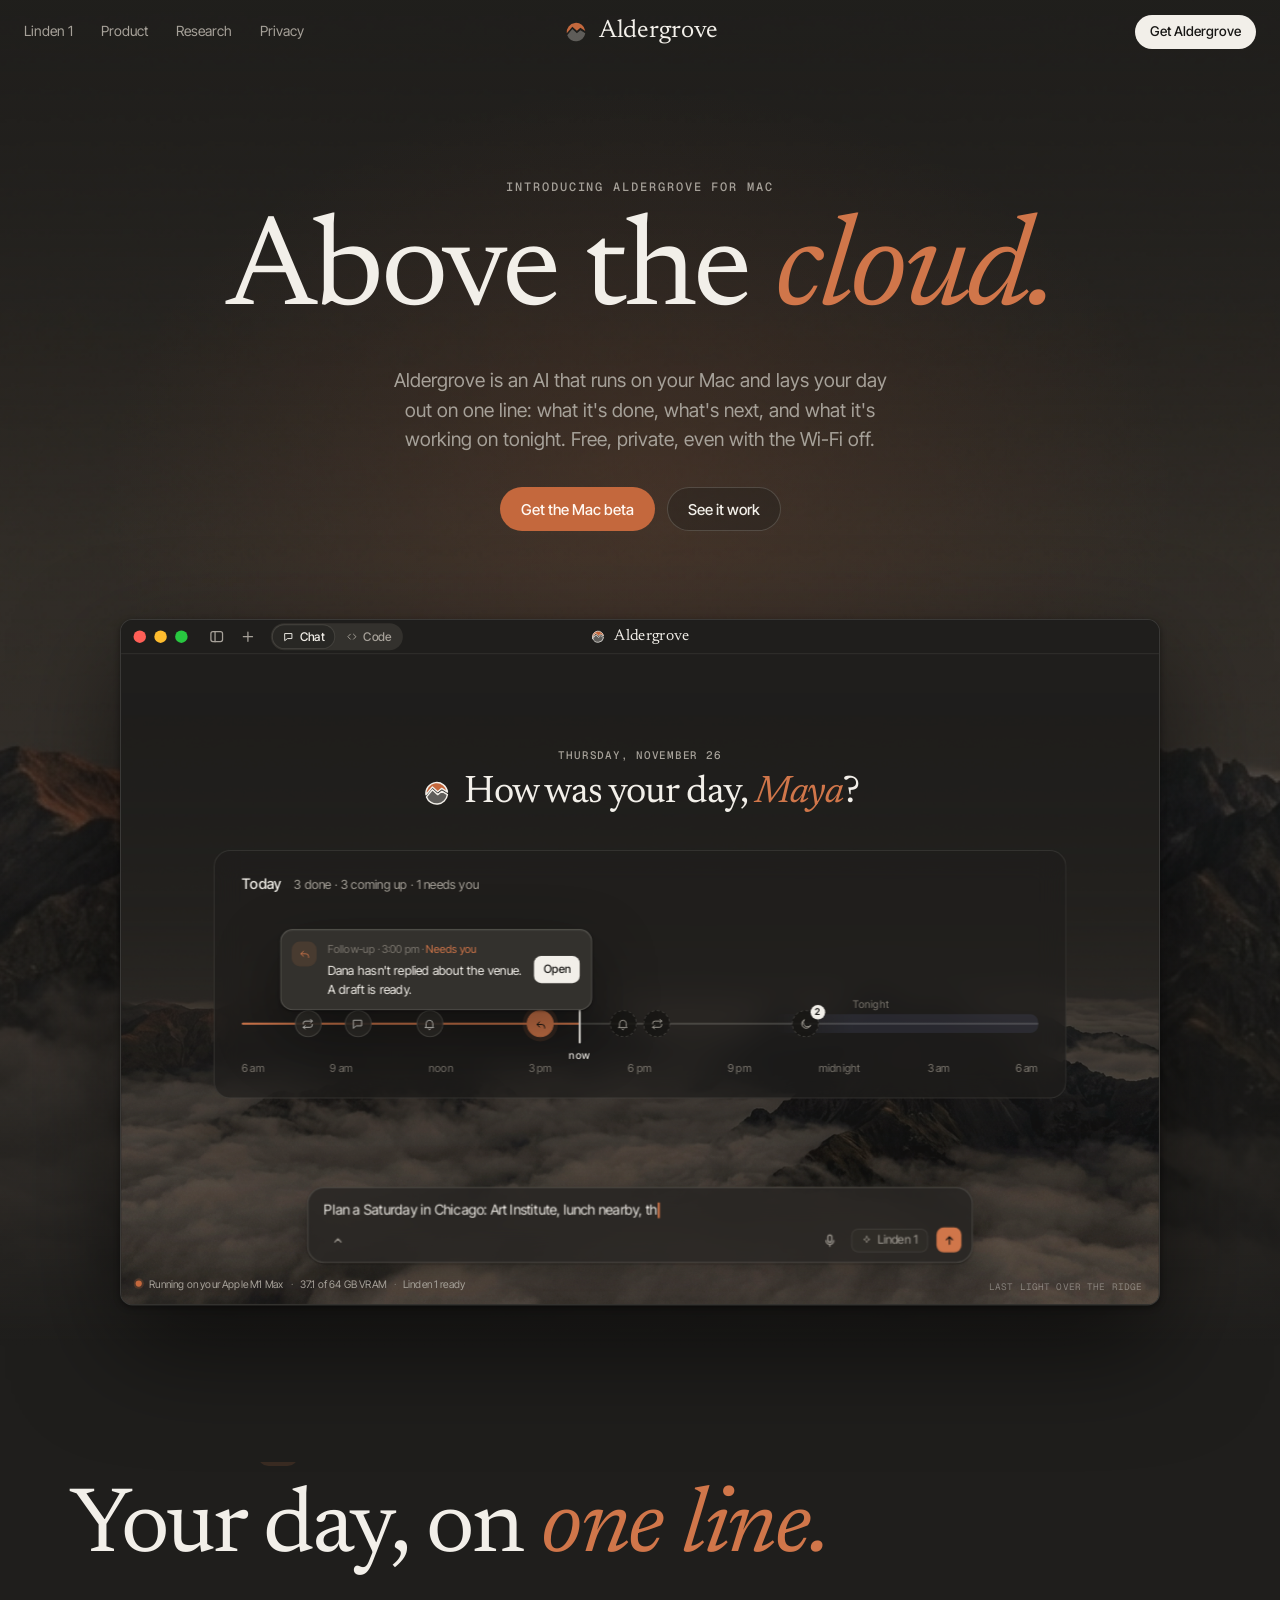
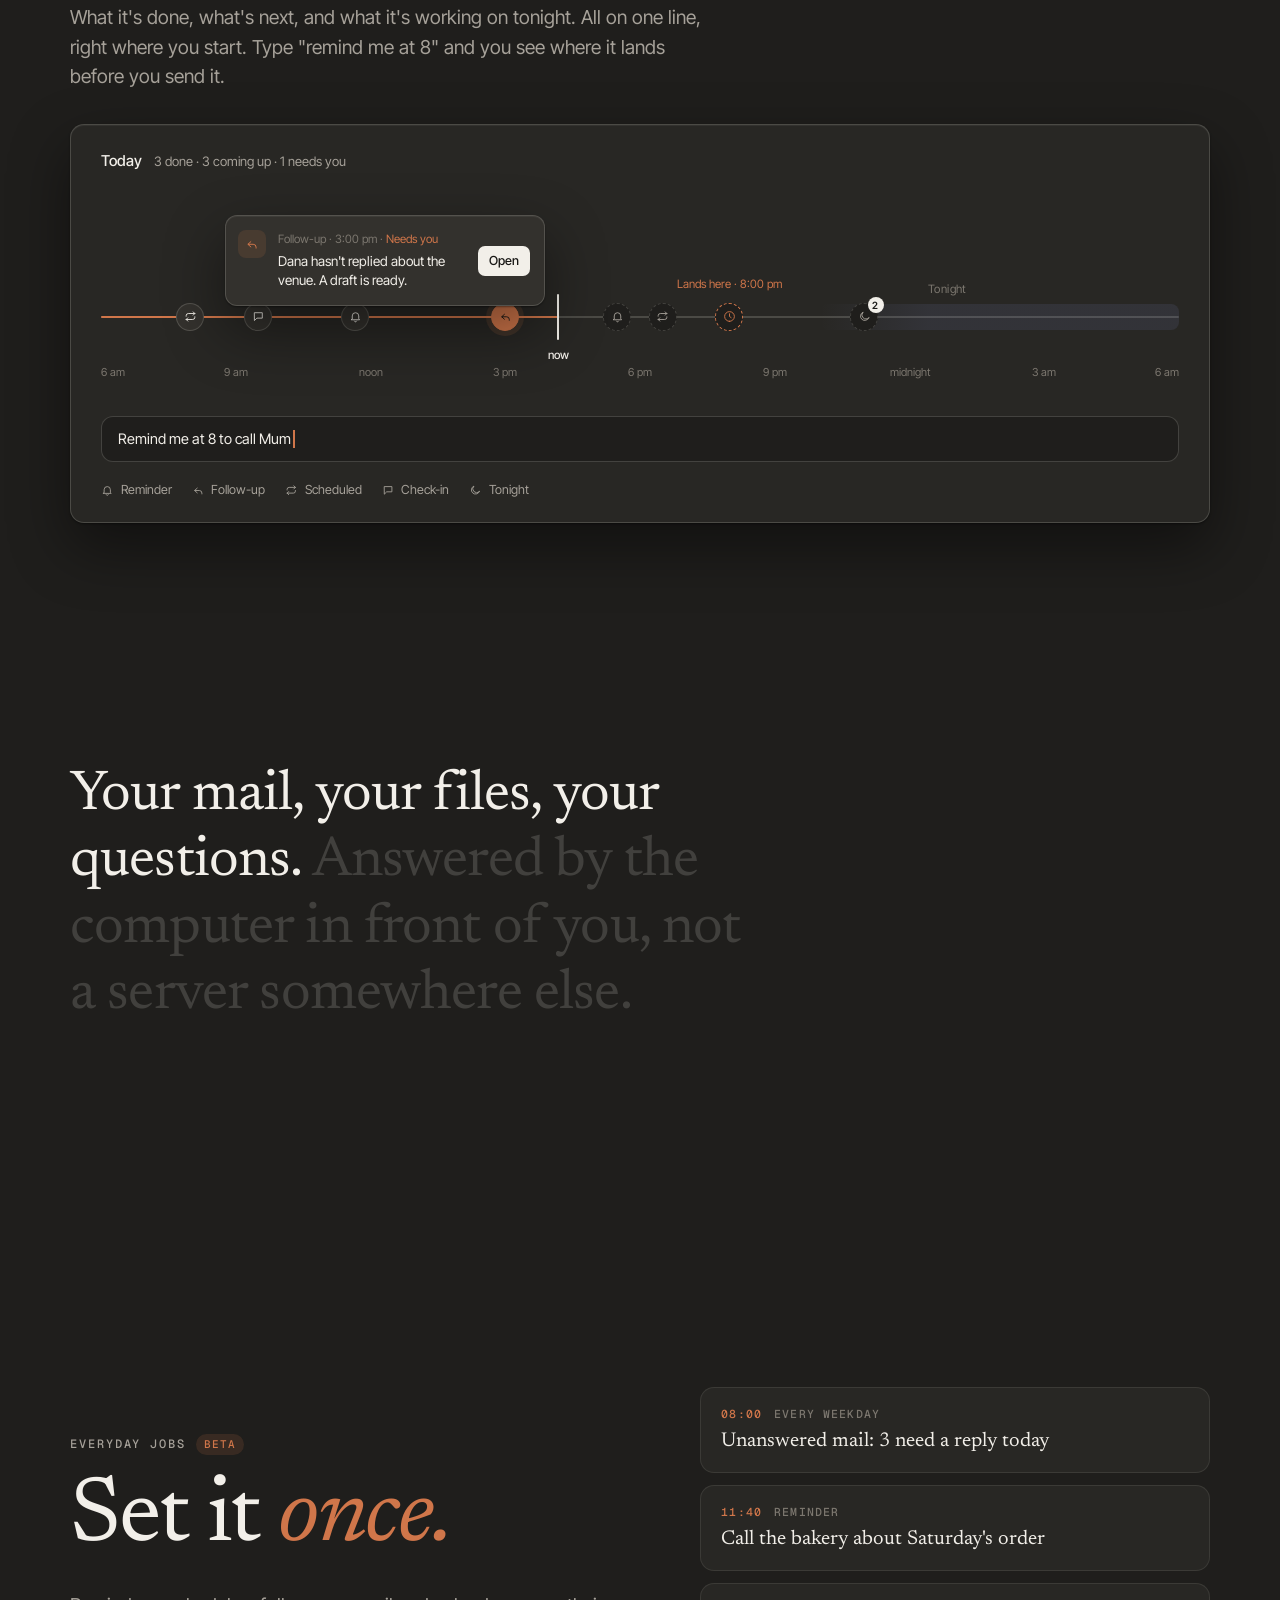
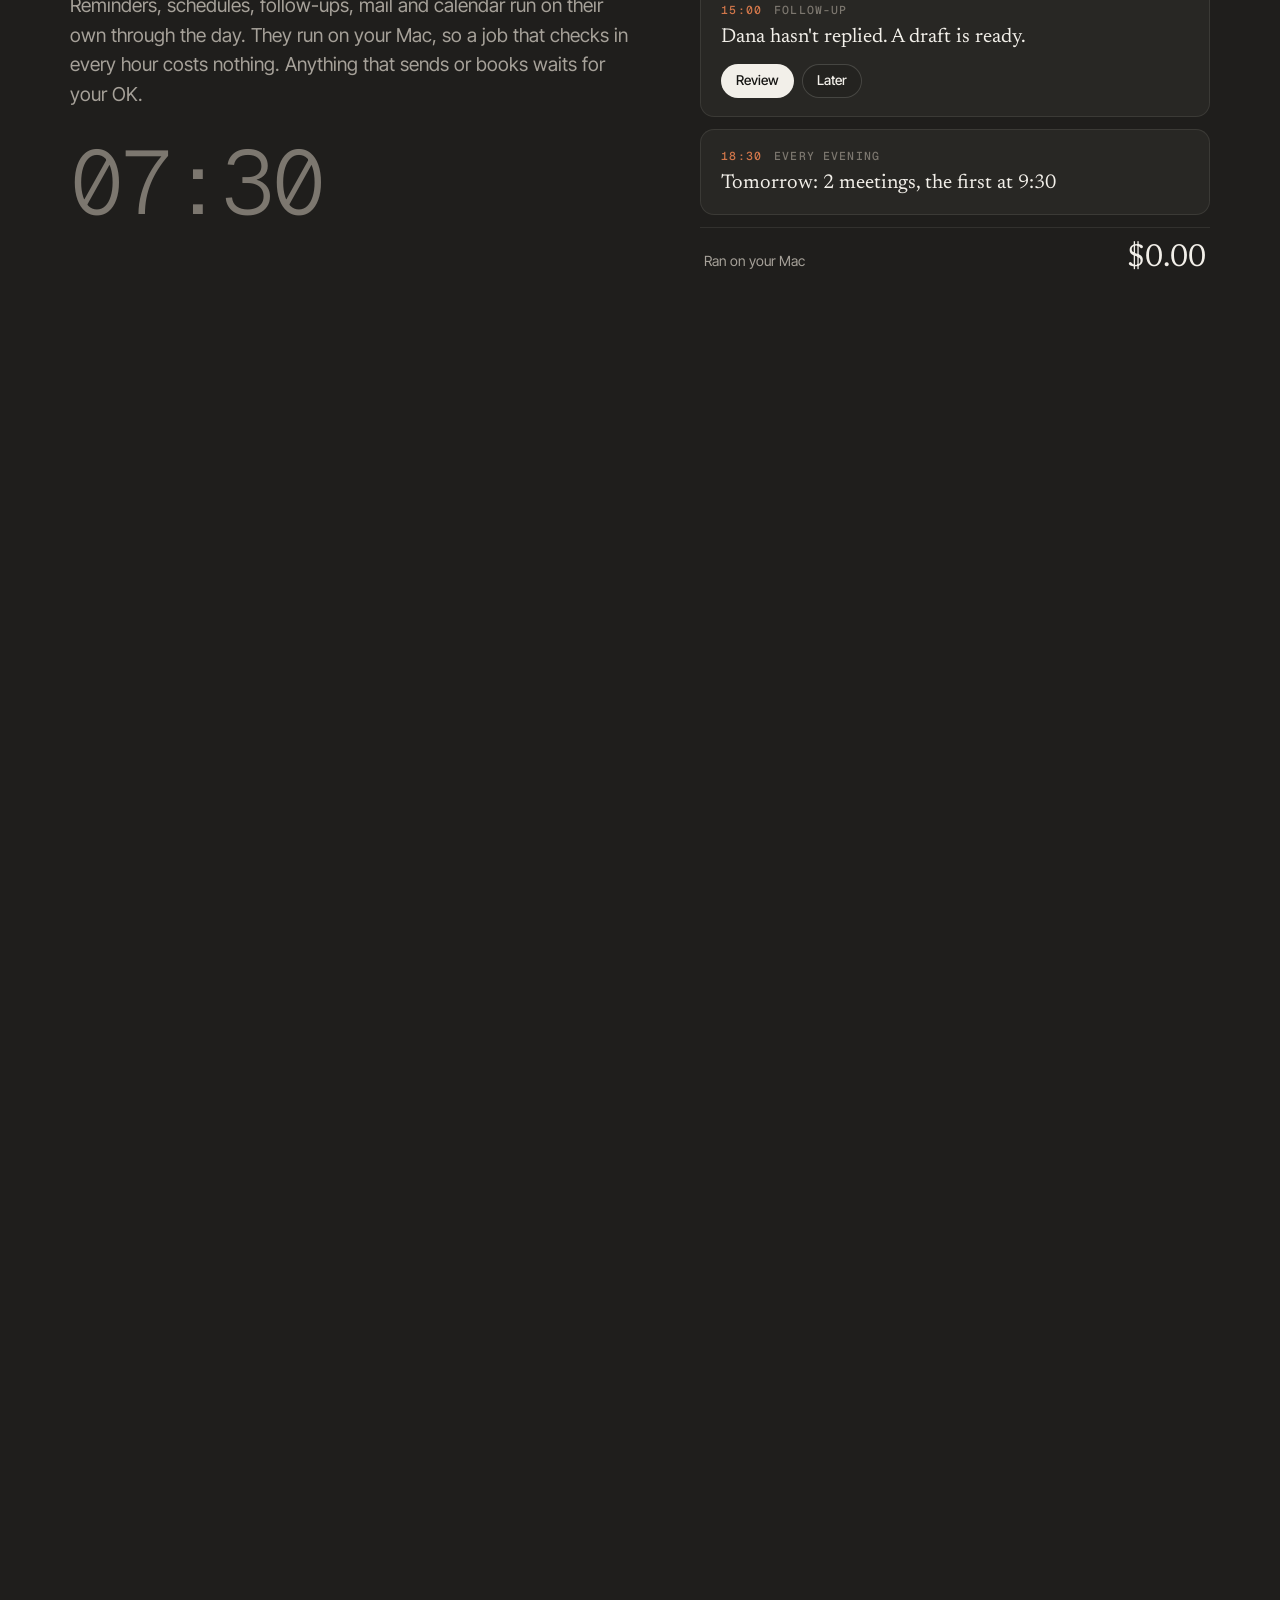
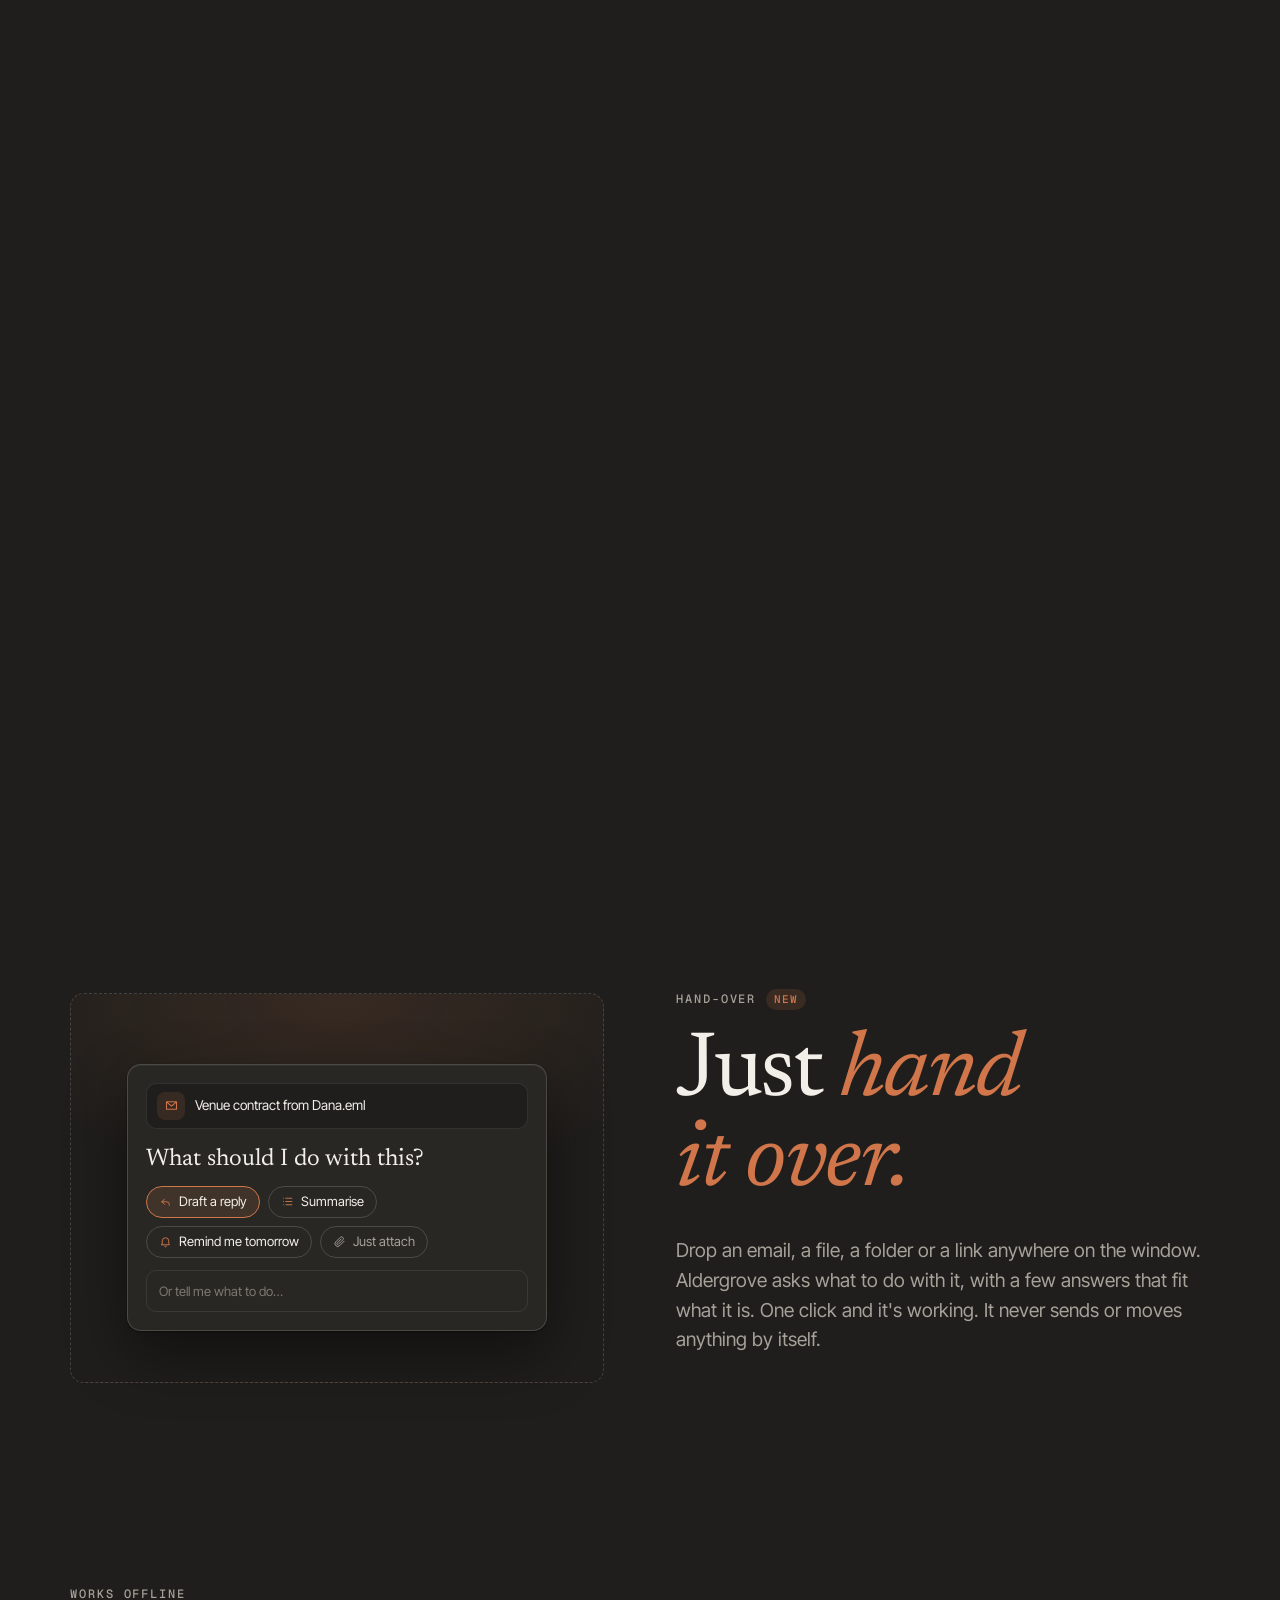
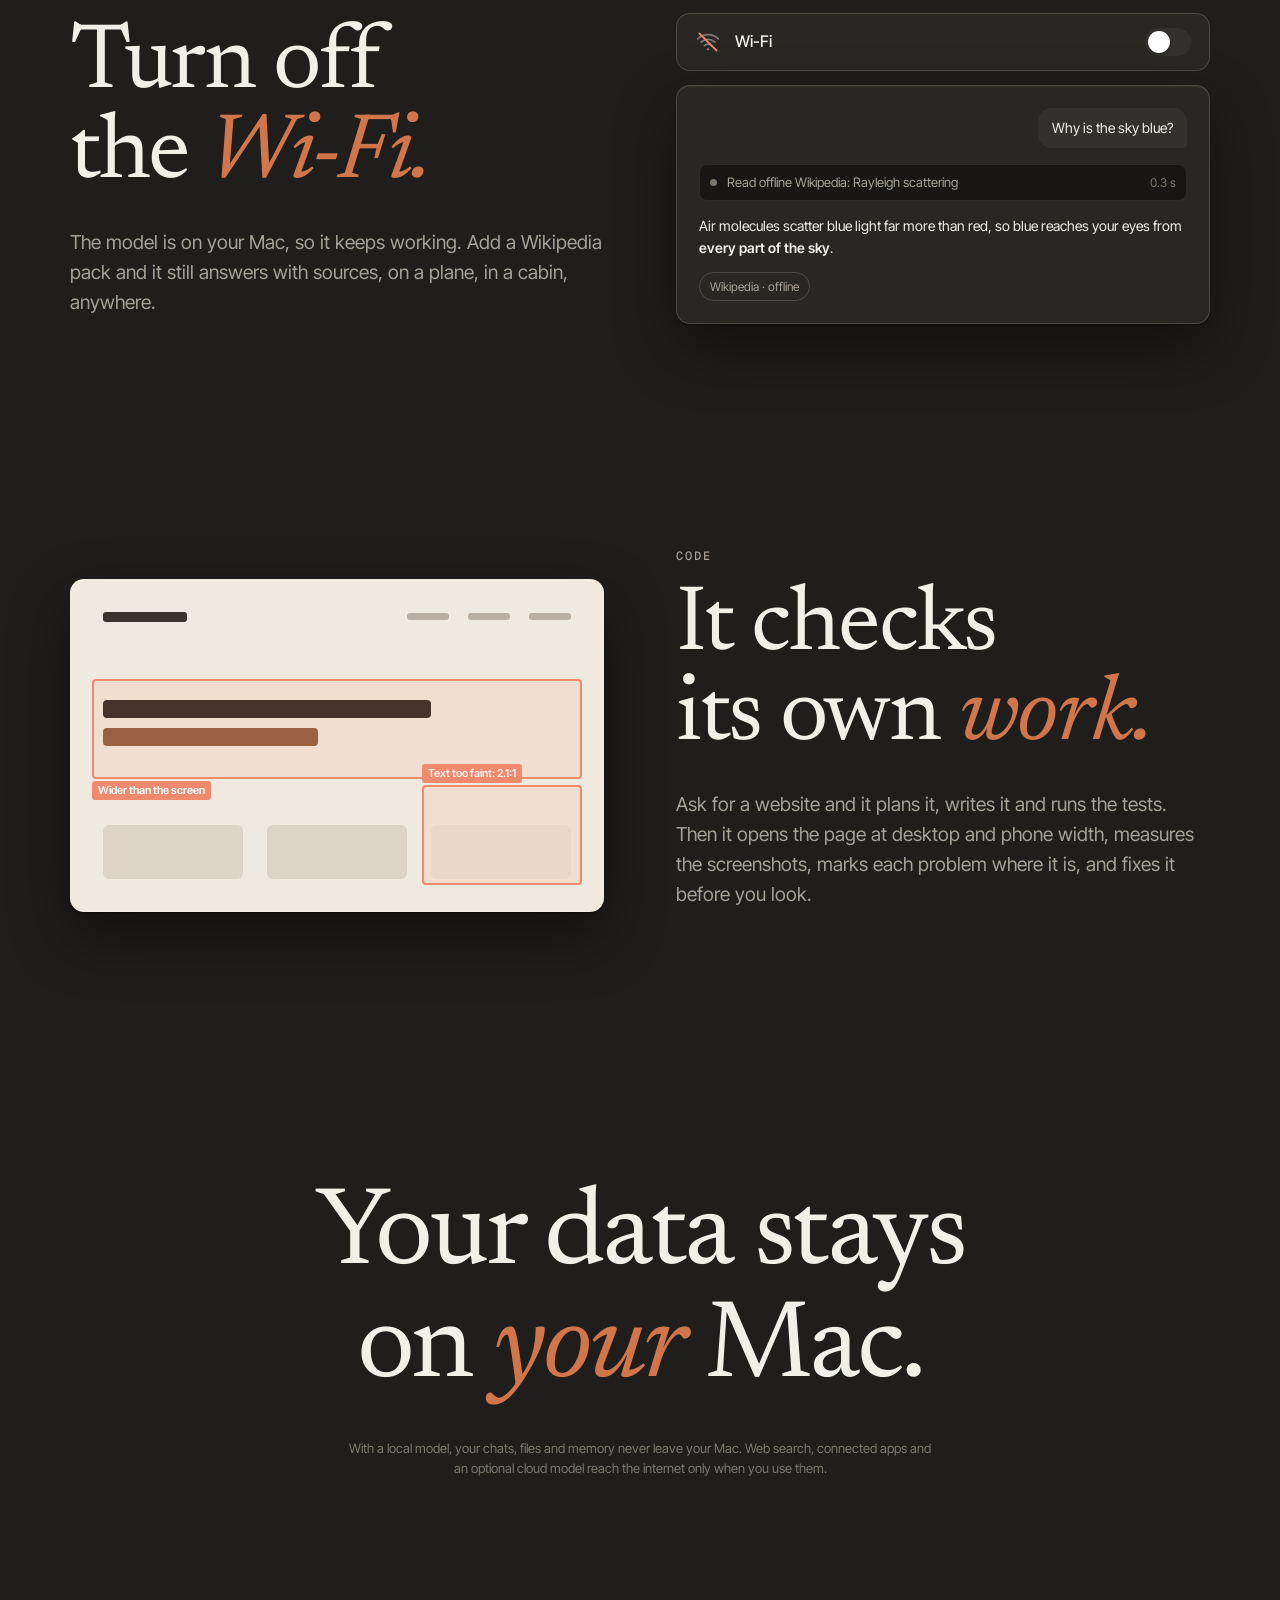
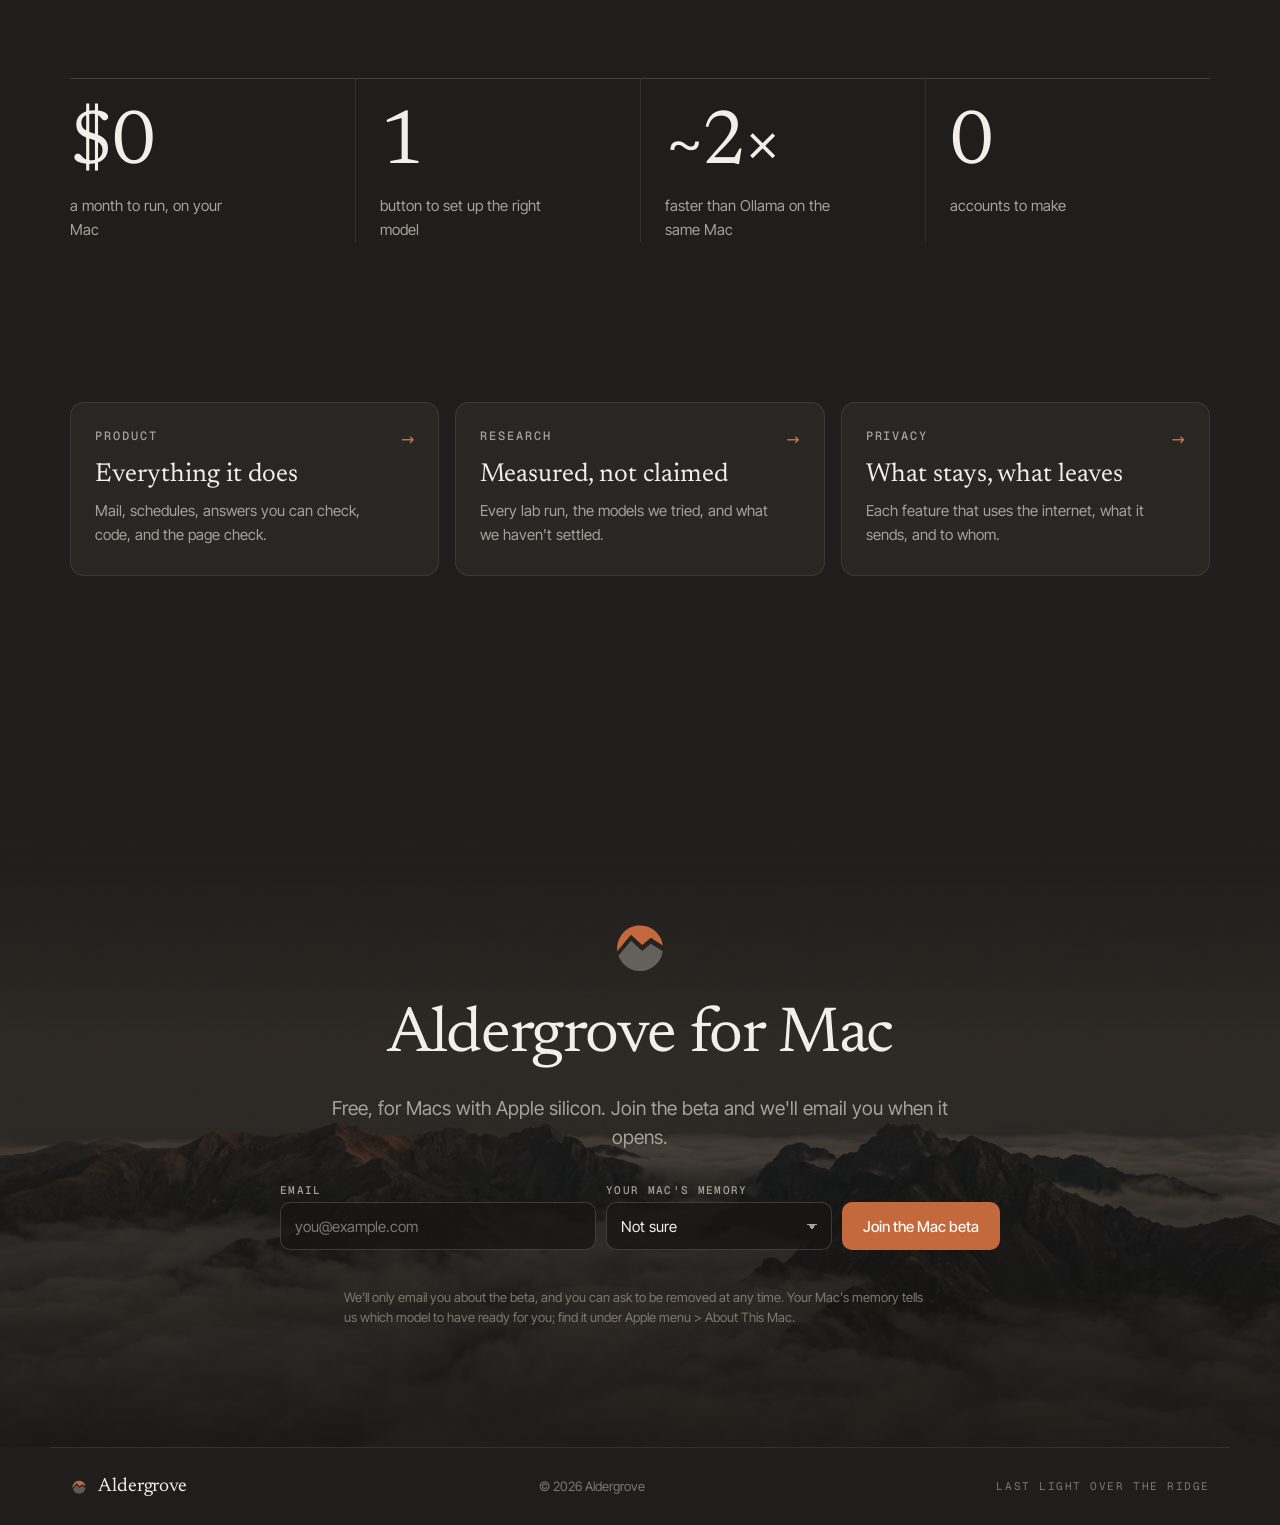
==== commit 2126415b: "Update site test build" ====
--- a/index.html
+++ b/index.html
@@ -6,8 +6,8 @@
     <title>Aldergrove</title>
     <meta name="description" content="Aldergrove is an AI that runs on your Mac. It takes care of the small jobs in your day, answers with its sources and checks its own work, even offline." />
     <link rel="icon" type="image/svg+xml" href="./mark.svg" />
-    <script type="module" crossorigin src="./assets/main-Dg-rfwAA.js"></script>
-    <link rel="stylesheet" crossorigin href="./assets/main-CSNfF__l.css">
+    <script type="module" crossorigin src="./assets/main-DRhw3cWs.js"></script>
+    <link rel="stylesheet" crossorigin href="./assets/main--7t1O3Tt.css">
   </head>
   <body>
     <header class="nav" id="top">
@@ -64,7 +64,18 @@
                   <div class="aw-landing">
                     <p class="aw-date">Thursday, November 26</p>
                     <p class="aw-greet"><span class="mark aw-greet-mark" data-mark></span><span>How was your day, <em>Maya</em>?</span></p>
-                    <div class="aw-composer">
+                    <div class="aw-dl dl-demo static" aria-hidden="true"><div class="dl-head"><span class="dl-title">Today</span><span class="dl-summary">3 done &middot; 3 coming up &middot; 1 needs you</span></div>
+          <div class="dl-track" aria-hidden="true">
+            <div class="dl-rail"></div>
+            <div class="dl-past"></div>
+            <div class="dl-night"><span>Tonight</span></div>
+            <div class="dl-now"><span>now</span></div>
+            <span class="dl-mark done" style="left:8.3%;--n:0" title="08:00 Scheduled: unanswered mail"><svg class="ic" viewBox="0 0 24 24" aria-hidden="true"><path d="M17 3.5 20 6.5l-3 3M20 6.5H8a4 4 0 0 0-4 4v1M7 20.5 4 17.5l3-3M4 17.5h12a4 4 0 0 0 4-4v-1"/></svg></span><span class="dl-mark done" style="left:14.6%;--n:1" title="09:30 Check-in"><svg class="ic" viewBox="0 0 24 24" aria-hidden="true"><path d="M5 5h14v10H9l-4 4z"/></svg></span><span class="dl-mark done" style="left:23.6%;--n:2" title="11:40 Reminder: call the bakery"><svg class="ic" viewBox="0 0 24 24" aria-hidden="true"><path d="M6 16V11a6 6 0 0 1 12 0v5l1.5 2h-15zM10 20.5a2.2 2.2 0 0 0 4 0"/></svg></span><span class="dl-mark needs" style="left:37.5%;--n:3" title="15:00 Follow-up: Dana hasn't replied"><svg class="ic" viewBox="0 0 24 24" aria-hidden="true"><path d="M10 8 5 12.5l5 4.5M5.5 12.5H14a5 5 0 0 1 5 5V19"/></svg></span><span class="dl-mark coming" style="left:47.9%;--n:4" title="17:30 Reminder"><svg class="ic" viewBox="0 0 24 24" aria-hidden="true"><path d="M6 16V11a6 6 0 0 1 12 0v5l1.5 2h-15zM10 20.5a2.2 2.2 0 0 0 4 0"/></svg></span><span class="dl-mark coming" style="left:52.1%;--n:5" title="18:30 Scheduled: tomorrow's meetings"><svg class="ic" viewBox="0 0 24 24" aria-hidden="true"><path d="M17 3.5 20 6.5l-3 3M20 6.5H8a4 4 0 0 0-4 4v1M7 20.5 4 17.5l3-3M4 17.5h12a4 4 0 0 0 4-4v-1"/></svg></span><span class="dl-mark coming" style="left:70.8%;--n:6" title="23:00 Tonight's list"><svg class="ic" viewBox="0 0 24 24" aria-hidden="true"><path d="M20 14.5A8 8 0 1 1 9.5 4a6.5 6.5 0 0 0 10.5 10.5z"/></svg><b>2</b></span>
+          <div class="dl-card"><span class="dl-item-icon"><svg class="ic" viewBox="0 0 24 24" aria-hidden="true"><path d="M10 8 5 12.5l5 4.5M5.5 12.5H14a5 5 0 0 1 5 5V19"/></svg></span><span class="dl-item-body"><span class="dl-item-meta">Follow-up &middot; 3:00 pm &middot; <em>Needs you</em></span><span class="dl-item-text">Dana hasn't replied about the venue. A draft is ready.</span></span><span class="dl-item-go">Open</span></div>
+                    </div>
+<div class="dl-ticks" aria-hidden="true"><span style="left:0%">6 am</span><span style="left:12.5%">9 am</span><span style="left:25%">noon</span><span style="left:37.5%">3 pm</span><span style="left:50%">6 pm</span><span style="left:62.5%">9 pm</span><span style="left:75%">midnight</span><span style="left:87.5%">3 am</span><span style="left:100%">6 am</span></div></div>
+                  </div>
+                  <div class="aw-dock"><div class="aw-composer">
                       <span class="aw-text" data-typer>Ask me anything, or give me a folder to work in...</span>
                       <span class="aw-row">
                         <span class="aw-tool" aria-hidden="true"><svg viewBox="0 0 20 20"><path d="m6 12 4-4 4 4"/></svg></span>
@@ -73,22 +84,7 @@
                         <span class="aw-chip"><svg viewBox="0 0 20 20" aria-hidden="true"><path d="M10 3c.6 3.6 1.9 5 5.5 5.5v1C11.9 10 10.6 11.4 10 15h-.1C9.4 11.4 8.1 10 4.5 9.5v-1C8.1 8 9.4 6.6 9.9 3z"/></svg>Linden 1</span>
                         <span class="aw-send" data-send aria-hidden="true"><svg viewBox="0 0 20 20"><path d="M10 15.5v-11M5.5 9 10 4.5 14.5 9"/></svg></span>
                       </span>
-                    </div>
-                    <div class="aw-suggest">
-                      <span><svg viewBox="0 0 20 20" aria-hidden="true"><path d="M10 3c.6 3.6 1.9 5 5.5 5.5v1C11.9 10 10.6 11.4 10 15h-.1C9.4 11.4 8.1 10 4.5 9.5v-1C8.1 8 9.4 6.6 9.9 3z"/></svg>Something to cook tonight</span>
-                      <span><svg viewBox="0 0 20 20" aria-hidden="true"><path d="M10 3c.6 3.6 1.9 5 5.5 5.5v1C11.9 10 10.6 11.4 10 15h-.1C9.4 11.4 8.1 10 4.5 9.5v-1C8.1 8 9.4 6.6 9.9 3z"/></svg>Show me photos of somewhere beautiful</span>
-                      <span><svg viewBox="0 0 20 20" aria-hidden="true"><path d="M10 3c.6 3.6 1.9 5 5.5 5.5v1C11.9 10 10.6 11.4 10 15h-.1C9.4 11.4 8.1 10 4.5 9.5v-1C8.1 8 9.4 6.6 9.9 3z"/></svg>Explain something like I'm new to it</span>
-                    </div>
-                    <div class="aw-dl dl-demo static" aria-hidden="true"><div class="dl-head"><span class="dl-title">Today</span><span class="dl-summary">3 done &middot; 3 coming up &middot; 1 needs you</span></div>
-          <div class="dl-track" aria-hidden="true">
-            <div class="dl-rail"></div>
-            <div class="dl-past"></div>
-            <div class="dl-night"><span>Tonight</span></div>
-            <div class="dl-now"><span>now</span></div>
-            <span class="dl-mark done" style="left:8.3%;--n:0" title="08:00 Scheduled: unanswered mail"><svg class="ic" viewBox="0 0 24 24" aria-hidden="true"><path d="M17 3.5 20 6.5l-3 3M20 6.5H8a4 4 0 0 0-4 4v1M7 20.5 4 17.5l3-3M4 17.5h12a4 4 0 0 0 4-4v-1"/></svg></span><span class="dl-mark done" style="left:14.6%;--n:1" title="09:30 Check-in"><svg class="ic" viewBox="0 0 24 24" aria-hidden="true"><path d="M5 5h14v10H9l-4 4z"/></svg></span><span class="dl-mark done" style="left:23.6%;--n:2" title="11:40 Reminder: call the bakery"><svg class="ic" viewBox="0 0 24 24" aria-hidden="true"><path d="M6 16V11a6 6 0 0 1 12 0v5l1.5 2h-15zM10 20.5a2.2 2.2 0 0 0 4 0"/></svg></span><span class="dl-mark needs" style="left:37.5%;--n:3" title="15:00 Follow-up: Dana hasn't replied"><svg class="ic" viewBox="0 0 24 24" aria-hidden="true"><path d="M10 8 5 12.5l5 4.5M5.5 12.5H14a5 5 0 0 1 5 5V19"/></svg></span><span class="dl-mark coming" style="left:47.9%;--n:4" title="17:30 Reminder"><svg class="ic" viewBox="0 0 24 24" aria-hidden="true"><path d="M6 16V11a6 6 0 0 1 12 0v5l1.5 2h-15zM10 20.5a2.2 2.2 0 0 0 4 0"/></svg></span><span class="dl-mark coming" style="left:52.1%;--n:5" title="18:30 Scheduled: tomorrow's meetings"><svg class="ic" viewBox="0 0 24 24" aria-hidden="true"><path d="M17 3.5 20 6.5l-3 3M20 6.5H8a4 4 0 0 0-4 4v1M7 20.5 4 17.5l3-3M4 17.5h12a4 4 0 0 0 4-4v-1"/></svg></span><span class="dl-mark coming" style="left:70.8%;--n:6" title="23:00 Tonight's list"><svg class="ic" viewBox="0 0 24 24" aria-hidden="true"><path d="M20 14.5A8 8 0 1 1 9.5 4a6.5 6.5 0 0 0 10.5 10.5z"/></svg><b>2</b></span>
-          </div>
-          <div class="dl-ticks" aria-hidden="true"><span style="left:0%">6 am</span><span style="left:12.5%">9 am</span><span style="left:25%">noon</span><span style="left:37.5%">3 pm</span><span style="left:50%">6 pm</span><span style="left:62.5%">9 pm</span><span style="left:75%">midnight</span><span style="left:87.5%">3 am</span><span style="left:100%">6 am</span></div></div>
-                  </div>
+                    </div></div>
                   <div class="aw-status"><i></i>Running on your Apple M1 Max <b>&middot;</b> 37.1 of 64 GB VRAM <b>&middot;</b> Linden 1 ready</div>
                   <span class="aw-tag">Last light over the ridge</span>
                 </div>
--- a/assets/main--7t1O3Tt.css
+++ b/assets/main--7t1O3Tt.css
@@ -0,0 +1 @@
+@font-face{font-family:Inter Tight Variable;font-style:normal;font-display:swap;font-weight:100 900;src:url(./inter-tight-cyrillic-ext-wght-normal-okcGN4Nq.woff2) format("woff2-variations");unicode-range:U+0460-052F,U+1C80-1C8A,U+20B4,U+2DE0-2DFF,U+A640-A69F,U+FE2E-FE2F}@font-face{font-family:Inter Tight Variable;font-style:normal;font-display:swap;font-weight:100 900;src:url(./inter-tight-cyrillic-wght-normal-BS41q_Tv.woff2) format("woff2-variations");unicode-range:U+0301,U+0400-045F,U+0490-0491,U+04B0-04B1,U+2116}@font-face{font-family:Inter Tight Variable;font-style:normal;font-display:swap;font-weight:100 900;src:url(./inter-tight-greek-ext-wght-normal-DQgQPNk4.woff2) format("woff2-variations");unicode-range:U+1F00-1FFF}@font-face{font-family:Inter Tight Variable;font-style:normal;font-display:swap;font-weight:100 900;src:url(./inter-tight-greek-wght-normal-sS1B39LI.woff2) format("woff2-variations");unicode-range:U+0370-0377,U+037A-037F,U+0384-038A,U+038C,U+038E-03A1,U+03A3-03FF}@font-face{font-family:Inter Tight Variable;font-style:normal;font-display:swap;font-weight:100 900;src:url(./inter-tight-vietnamese-wght-normal-TKKdAiBA.woff2) format("woff2-variations");unicode-range:U+0102-0103,U+0110-0111,U+0128-0129,U+0168-0169,U+01A0-01A1,U+01AF-01B0,U+0300-0301,U+0303-0304,U+0308-0309,U+0323,U+0329,U+1EA0-1EF9,U+20AB}@font-face{font-family:Inter Tight Variable;font-style:normal;font-display:swap;font-weight:100 900;src:url(./inter-tight-latin-ext-wght-normal-B4u9PlvR.woff2) format("woff2-variations");unicode-range:U+0100-02BA,U+02BD-02C5,U+02C7-02CC,U+02CE-02D7,U+02DD-02FF,U+0304,U+0308,U+0329,U+1D00-1DBF,U+1E00-1E9F,U+1EF2-1EFF,U+2020,U+20A0-20AB,U+20AD-20C0,U+2113,U+2C60-2C7F,U+A720-A7FF}@font-face{font-family:Inter Tight Variable;font-style:normal;font-display:swap;font-weight:100 900;src:url(./inter-tight-latin-wght-normal-DX-nOvPD.woff2) format("woff2-variations");unicode-range:U+0000-00FF,U+0131,U+0152-0153,U+02BB-02BC,U+02C6,U+02DA,U+02DC,U+0304,U+0308,U+0329,U+2000-206F,U+20AC,U+2122,U+2191,U+2193,U+2212,U+2215,U+FEFF,U+FFFD}@font-face{font-family:Newsreader Variable;font-style:normal;font-display:swap;font-weight:200 800;src:url(./newsreader-vietnamese-wght-normal-Czsa-EzN.woff2) format("woff2-variations");unicode-range:U+0102-0103,U+0110-0111,U+0128-0129,U+0168-0169,U+01A0-01A1,U+01AF-01B0,U+0300-0301,U+0303-0304,U+0308-0309,U+0323,U+0329,U+1EA0-1EF9,U+20AB}@font-face{font-family:Newsreader Variable;font-style:normal;font-display:swap;font-weight:200 800;src:url(./newsreader-latin-ext-wght-normal-C-3rgBeH.woff2) format("woff2-variations");unicode-range:U+0100-02BA,U+02BD-02C5,U+02C7-02CC,U+02CE-02D7,U+02DD-02FF,U+0304,U+0308,U+0329,U+1D00-1DBF,U+1E00-1E9F,U+1EF2-1EFF,U+2020,U+20A0-20AB,U+20AD-20C0,U+2113,U+2C60-2C7F,U+A720-A7FF}@font-face{font-family:Newsreader Variable;font-style:normal;font-display:swap;font-weight:200 800;src:url(./newsreader-latin-wght-normal-CCVVNp6i.woff2) format("woff2-variations");unicode-range:U+0000-00FF,U+0131,U+0152-0153,U+02BB-02BC,U+02C6,U+02DA,U+02DC,U+0304,U+0308,U+0329,U+2000-206F,U+20AC,U+2122,U+2191,U+2193,U+2212,U+2215,U+FEFF,U+FFFD}@font-face{font-family:Newsreader Variable;font-style:italic;font-display:swap;font-weight:200 800;src:url(./newsreader-vietnamese-wght-italic-xAqemagA.woff2) format("woff2-variations");unicode-range:U+0102-0103,U+0110-0111,U+0128-0129,U+0168-0169,U+01A0-01A1,U+01AF-01B0,U+0300-0301,U+0303-0304,U+0308-0309,U+0323,U+0329,U+1EA0-1EF9,U+20AB}@font-face{font-family:Newsreader Variable;font-style:italic;font-display:swap;font-weight:200 800;src:url(./newsreader-latin-ext-wght-italic-DFS986qL.woff2) format("woff2-variations");unicode-range:U+0100-02BA,U+02BD-02C5,U+02C7-02CC,U+02CE-02D7,U+02DD-02FF,U+0304,U+0308,U+0329,U+1D00-1DBF,U+1E00-1E9F,U+1EF2-1EFF,U+2020,U+20A0-20AB,U+20AD-20C0,U+2113,U+2C60-2C7F,U+A720-A7FF}@font-face{font-family:Newsreader Variable;font-style:italic;font-display:swap;font-weight:200 800;src:url(./newsreader-latin-wght-italic-Bxi8ein9.woff2) format("woff2-variations");unicode-range:U+0000-00FF,U+0131,U+0152-0153,U+02BB-02BC,U+02C6,U+02DA,U+02DC,U+0304,U+0308,U+0329,U+2000-206F,U+20AC,U+2122,U+2191,U+2193,U+2212,U+2215,U+FEFF,U+FFFD}@font-face{font-family:Geist Mono Variable;font-style:normal;font-display:swap;font-weight:100 900;src:url(./geist-mono-cyrillic-ext-wght-normal-X_5orZeX.woff2) format("woff2-variations");unicode-range:U+0460-052F,U+1C80-1C8A,U+20B4,U+2DE0-2DFF,U+A640-A69F,U+FE2E-FE2F}@font-face{font-family:Geist Mono Variable;font-style:normal;font-display:swap;font-weight:100 900;src:url(./geist-mono-cyrillic-wght-normal-DiZS0aHC.woff2) format("woff2-variations");unicode-range:U+0301,U+0400-045F,U+0490-0491,U+04B0-04B1,U+2116}@font-face{font-family:Geist Mono Variable;font-style:normal;font-display:swap;font-weight:100 900;src:url(./geist-mono-symbols2-wght-normal-CO5SzqOn.woff2) format("woff2-variations");unicode-range:U+2000-2001,U+2004-2008,U+200A,U+23B8-23BD,U+2500-259F}@font-face{font-family:Geist Mono Variable;font-style:normal;font-display:swap;font-weight:100 900;src:url(./geist-mono-vietnamese-wght-normal-DadHysG0.woff2) format("woff2-variations");unicode-range:U+0102-0103,U+0110-0111,U+0128-0129,U+0168-0169,U+01A0-01A1,U+01AF-01B0,U+0300-0301,U+0303-0304,U+0308-0309,U+0323,U+0329,U+1EA0-1EF9,U+20AB}@font-face{font-family:Geist Mono Variable;font-style:normal;font-display:swap;font-weight:100 900;src:url(./geist-mono-latin-ext-wght-normal-Bwz-egvJ.woff2) format("woff2-variations");unicode-range:U+0100-02BA,U+02BD-02C5,U+02C7-02CC,U+02CE-02D7,U+02DD-02FF,U+0304,U+0308,U+0329,U+1D00-1DBF,U+1E00-1E9F,U+1EF2-1EFF,U+2020,U+20A0-20AB,U+20AD-20C0,U+2113,U+2C60-2C7F,U+A720-A7FF}@font-face{font-family:Geist Mono Variable;font-style:normal;font-display:swap;font-weight:100 900;src:url(./geist-mono-latin-wght-normal-XN7g48iV.woff2) format("woff2-variations");unicode-range:U+0000-00FF,U+0131,U+0152-0153,U+02BB-02BC,U+02C6,U+02DA,U+02DC,U+0304,U+0308,U+0329,U+2000-206F,U+20AC,U+2122,U+2191,U+2193,U+2212,U+2215,U+FEFF,U+FFFD}:root{--bg: #1f1e1c;--bg-deep: #181715;--surface: #282724;--surface-2: #33312d;--text: #f2efe9;--muted: #a6a199;--faint: #7c776f;--line: rgba(255, 250, 240, .085);--line-strong: rgba(255, 250, 240, .16);--accent: #d0764a;--accent-hover: #dc8a5f;--terracotta: #c4683d;--accent-soft: rgba(208, 118, 74, .14);--ok: #7ab889;--bad: #f08a6f;--ink-text: #181715;--serif: "Newsreader Variable", "Iowan Old Style", Georgia, serif;--sans: "Inter Tight Variable", "Segoe UI", system-ui, sans-serif;--mono: "Geist Mono Variable", ui-monospace, Menlo, monospace;--radius: 10px;--radius-lg: 14px;--ease: cubic-bezier(.16, 1, .3, 1);--shadow: 0 1px 2px rgba(0, 0, 0, .42), 0 24px 60px rgba(0, 0, 0, .45), inset 0 1px 0 rgba(255, 250, 240, .05);color-scheme:dark}*{box-sizing:border-box}html{scroll-behavior:smooth}@media(prefers-reduced-motion:reduce){html{scroll-behavior:auto}}body{margin:0;background:var(--bg);color:var(--text);font:400 16px/1.6 var(--sans);-webkit-font-smoothing:antialiased;overflow-x:hidden}img,svg{max-width:100%;display:block}a{color:inherit}:focus-visible{outline:2px solid var(--accent);outline-offset:3px;border-radius:4px}.wrap{width:100%;max-width:1180px;margin:0 auto;padding-left:max(20px,env(safe-area-inset-left,0px));padding-right:max(20px,env(safe-area-inset-right,0px))}.eyebrow{font:500 12px/1.2 var(--mono);letter-spacing:.16em;text-transform:uppercase;color:var(--muted);margin:0 0 18px;display:flex;align-items:center;gap:10px}.mono{font-family:var(--mono);font-size:12px;letter-spacing:.14em;text-transform:uppercase}.faint{color:var(--faint)}.display{font:400 clamp(44px,7.4vw,92px)/1.02 var(--serif);letter-spacing:-.022em;margin:0 0 24px;text-wrap:balance}.display.sm{font-size:clamp(38px,5.4vw,64px)}.h1{font:400 clamp(34px,4.6vw,58px)/1.06 var(--serif);letter-spacing:-.018em;margin:0 0 28px;max-width:18ch;text-wrap:balance}.h2{font:400 clamp(28px,3.2vw,38px)/1.12 var(--serif);letter-spacing:-.01em;margin:0 0 16px;text-wrap:balance}.h3{font:500 26px/1.2 var(--serif);margin:0}.h4{font:600 15px/1.3 var(--sans);margin:8px 0 6px}em{font-style:italic;color:var(--accent)}.display em,.h1 em{font-weight:400}.lede{font-size:clamp(17px,1.5vw,20px);line-height:1.55;color:var(--muted);max-width:58ch;margin:0 0 32px}.lede.narrow{max-width:62ch}.body{color:var(--muted);margin:0 0 16px;max-width:62ch}.body.sm{font-size:14px;margin:0}.fine{font-size:13px;color:var(--faint);max-width:74ch;margin:18px 0 0;line-height:1.55}.btn{display:inline-flex;align-items:center;justify-content:center;height:44px;padding:0 20px;border-radius:999px;font:500 15px/1 var(--sans);text-decoration:none;white-space:nowrap;border:1px solid transparent;transition:background .16s var(--ease),border-color .16s var(--ease),transform .16s var(--ease)}.btn:hover{transform:translateY(-1px)}.btn-sm{height:34px;padding:0 14px;font-size:13.5px}.btn-accent{background:var(--terracotta);color:#fff8f2}.btn-accent:hover{background:var(--accent-hover)}.btn-ink{background:var(--text);color:var(--ink-text)}.btn-ink:hover{background:#fff}.btn-ghost{border-color:var(--line-strong);color:var(--text);background:#1f1e1c59}.btn-ghost:hover{border-color:#fffaf04d}.cta-row{display:flex;flex-wrap:wrap;gap:12px}.cta-row.center{justify-content:center}.badge{display:inline-block;font:500 11px/1 var(--mono);letter-spacing:.08em;text-transform:uppercase;color:var(--accent);background:var(--accent-soft);padding:5px 8px;border-radius:999px;vertical-align:middle}.mark{display:inline-block;width:26px;height:26px;flex:none}.mark svg{width:100%;height:100%}.mark-sm{width:18px;height:18px}.mark-md{width:1.05em;height:1.05em}.mark-lg{width:64px;height:64px;margin:0 auto 24px;display:block}.nav{position:fixed;top:0;left:0;right:0;z-index:20;display:grid;grid-template-columns:1fr auto 1fr;align-items:center;height:64px;padding-top:env(safe-area-inset-top,0px);padding-left:max(24px,env(safe-area-inset-left,0px));padding-right:max(24px,env(safe-area-inset-right,0px));border-bottom:1px solid transparent;transition:background .24s var(--ease),border-color .24s var(--ease)}.nav.is-scrolled{background:#181715c7;-webkit-backdrop-filter:blur(14px) saturate(1.2);backdrop-filter:blur(14px) saturate(1.2);border-bottom-color:var(--line)}.nav-links{display:flex;gap:28px;font-size:14px}.nav-links a{color:var(--muted);text-decoration:none;transition:color .16s}.nav-links a:hover{color:var(--text)}.brand{display:inline-flex;align-items:center;gap:10px;text-decoration:none}.wordmark{font:400 25px/1 var(--serif);letter-spacing:-.005em}.nav-end{display:flex;justify-content:flex-end;align-items:center;gap:10px}.nav-menu{display:none;width:40px;height:40px;padding:0;border:1px solid var(--line-strong);border-radius:999px;background:transparent;color:var(--text);cursor:pointer;flex-direction:column;align-items:center;justify-content:center;gap:5px}.nav-menu span{display:block;width:16px;height:1.5px;background:currentColor;border-radius:1px;transition:transform .2s var(--ease)}.nav-menu[aria-expanded=true] span:first-child{transform:translateY(3.25px) rotate(45deg)}.nav-menu[aria-expanded=true] span:last-child{transform:translateY(-3.25px) rotate(-45deg)}.nav-menu:focus-visible{outline:2px solid var(--accent);outline-offset:2px}.hero{position:relative;padding:180px 0 0;isolation:isolate}.hero-scene{position:absolute;inset:0 0 auto;height:112%;z-index:-1;background:linear-gradient(180deg,rgba(31,30,28,.92) 0%,rgba(31,30,28,.45) 38%,rgba(31,30,28,.55) 62%,var(--bg) 92%),url(../ridge.jpg) center 62% / cover no-repeat}.hero-scene:after{content:"";position:absolute;top:0;right:0;bottom:0;left:0;background:radial-gradient(60% 40% at 50% 34%,rgba(196,104,61,.14),transparent 70%)}.hero-inner{text-align:center;display:flex;flex-direction:column;align-items:center}.hero .lede{margin-left:auto;margin-right:auto}.hero .cta-row{justify-content:center;margin-bottom:88px}.hero .eyebrow{justify-content:center}.section{padding-top:140px}#linden{padding-top:160px}.release{display:grid;grid-template-columns:220px minmax(0,1fr);gap:40px;padding-top:40px;border-top:1px solid var(--line)}.release-meta .mono{margin:0}.stats{display:grid;grid-template-columns:repeat(3,minmax(0,1fr));gap:1px;background:var(--line);border:1px solid var(--line);border-radius:var(--radius-lg);overflow:hidden;margin-top:32px}.stat{background:var(--bg);padding:24px 22px}.stat-num{font:400 52px/1 var(--serif);margin:0 0 10px;font-variant-numeric:tabular-nums}.stat-num span{color:var(--faint);font-size:.5em}.stat-label{margin:0;font-size:13.5px;color:var(--muted)}.tiers{margin-top:96px;display:grid;grid-template-columns:220px minmax(0,1fr);gap:40px}.tiers-lead{grid-column:2;margin:0;max-width:54ch;color:var(--muted)}.scale{grid-column:2;list-style:none;margin:0;padding:0;display:grid;grid-template-columns:repeat(4,minmax(0,1fr));border-top:1px solid var(--line-strong)}.scale li{position:relative;padding:18px 16px 0 0;display:grid;gap:6px;align-content:start}.scale li:before{content:"";position:absolute;left:0;top:-1px;width:1px;height:10px;background:var(--line-strong)}.scale-mem{font:500 12px/1 var(--mono);letter-spacing:.08em;color:var(--muted);padding-left:10px}.scale-what{font:400 19px/1.25 var(--serif);padding-left:10px}.scale-note{font-size:12.5px;color:var(--accent);padding-left:10px}.scale li.is-tested:before{background:var(--accent);width:2px}.modes{display:grid;grid-template-columns:repeat(2,minmax(0,1fr));gap:20px}.mode{background:var(--bg-deep);border:1px solid var(--line);border-radius:var(--radius-lg);padding:32px}.mode-head{display:flex;align-items:center;gap:12px;margin-bottom:14px}.mode-icon{width:36px;height:36px;border-radius:9px;background:var(--surface);display:grid;place-items:center}.mode-icon svg{width:18px;height:18px;fill:none;stroke:var(--accent);stroke-width:1.8;stroke-linecap:round;stroke-linejoin:round}.ticks{list-style:none;padding:0;margin:20px 0 0;display:grid;gap:12px}.ticks li{position:relative;padding-left:26px;font-size:15px}.ticks li:before{content:"";position:absolute;left:0;top:.55em;width:12px;height:7px;border-left:1.8px solid var(--accent);border-bottom:1.8px solid var(--accent);transform:rotate(-45deg) translateY(-3px)}.split{display:grid;grid-template-columns:minmax(0,5fr) minmax(0,6fr);gap:56px;align-items:center;margin-top:120px}.split-rev .split-copy{order:2}.h1+.split{margin-top:72px}.split+.modes{margin-top:120px}.shot{position:relative;aspect-ratio:16 / 10;max-width:100%;border-radius:var(--radius-lg);border:1px solid var(--line-strong);background:#efe9df;overflow:hidden;box-shadow:var(--shadow)}.shot-page{position:absolute;top:0;right:0;bottom:0;left:0;padding:6%;display:grid;grid-template-rows:auto 1fr auto;gap:8%}.sp-nav{display:flex;align-items:center;gap:4%}.sp-nav b{width:18%;height:10px;border-radius:3px;background:#3a342d}.sp-nav i{width:9%;height:7px;border-radius:3px;background:#b9b0a3}.sp-nav i:first-of-type{margin-left:auto}.sp-hero{display:grid;align-content:center;gap:10px}.sp-hero b{height:18px;width:70%;border-radius:4px;background:#2d2823}.sp-hero b.short{width:46%;background:#8c5a3c}.sp-cards{display:grid;grid-template-columns:repeat(3,1fr);gap:5%}.sp-cards i{height:54px;border-radius:6px;background:#ddd4c7}.sp-cards i.low{background:#e7e1d8}.shot-mark{position:absolute;border:2px solid var(--bad);border-radius:4px;background:#f08a6f1f}.shot-mark em{position:absolute;left:-2px;bottom:100%;margin-bottom:4px;font:600 11px/1 var(--sans);font-style:normal;color:#fff;background:var(--bad);padding:4px 6px;border-radius:3px;white-space:nowrap}.shot-mark.m1{left:66%;bottom:8%;width:30%;height:30%}.shot-mark.m2{left:4%;top:30%;width:92%;height:30%}.shot-mark.m2 em{top:100%;bottom:auto;margin:4px 0 0}.card-ask{background:var(--surface);border:1px solid var(--line-strong);border-radius:var(--radius-lg);padding:24px;box-shadow:var(--shadow);max-width:480px;justify-self:end;width:100%}.split-rev .card-ask{justify-self:start}.ask-title{font:500 18px/1.3 var(--sans);margin:0 0 16px}.ask-fields{margin:0 0 16px;display:grid;gap:8px;font-size:14px}.ask-fields div{display:grid;grid-template-columns:80px minmax(0,1fr)}.ask-fields dt{color:var(--faint)}.ask-fields dd{margin:0;overflow-wrap:anywhere}.ask-content{background:var(--bg-deep);border:1px solid var(--line);border-radius:var(--radius);padding:14px;font-size:14px;margin:0 0 12px}.ask-undo{font-size:13px;color:var(--accent);margin:0 0 18px}.ask-actions{display:flex;gap:8px;flex-wrap:wrap}.ask-actions .btn:hover{transform:none}.table-wrap{overflow-x:auto;margin-top:16px;border:1px solid var(--line);border-radius:var(--radius-lg)}.results{width:100%;min-width:680px;border-collapse:collapse;font-size:14.5px;font-variant-numeric:tabular-nums}.results caption{caption-side:top;text-align:left;padding:16px 20px;font:500 12px/1 var(--mono);letter-spacing:.12em;text-transform:uppercase;color:var(--muted);border-bottom:1px solid var(--line)}.results th{text-align:left;font-weight:500;color:var(--faint);font-size:13px;padding:12px 20px;border-bottom:1px solid var(--line)}.results td{padding:16px 20px;border-bottom:1px solid var(--line);color:var(--muted)}.results td:first-child{color:var(--text)}.results tr:last-child td{border-bottom:0}.results .is-default td{background:#d0764a0f}.results .badge{margin-left:8px}.method{display:grid;grid-template-columns:repeat(3,minmax(0,1fr));gap:32px;margin-top:48px}.method .mono{margin:0}.privacy{display:grid;grid-template-columns:minmax(0,5fr) minmax(0,7fr);gap:56px;padding-top:48px;border-top:1px solid var(--line)}.pledges{list-style:none;margin:0;padding:0;display:grid;gap:0}.pledges li{padding:18px 0;border-bottom:1px solid var(--line);color:var(--muted)}.pledges li:first-child{padding-top:0}.pledges b{color:var(--text);font-weight:500}.get{position:relative;margin-top:160px;padding:140px 0 120px;text-align:center;isolation:isolate;overflow:hidden}.get-scene{position:absolute;top:0;right:0;bottom:0;left:0;z-index:-1;background:linear-gradient(180deg,var(--bg) 0%,rgba(31,30,28,.55) 40%,rgba(24,23,21,.9) 100%),url(../ridge.jpg) center 40% / cover no-repeat}.get .lede,.get .fine{margin-left:auto;margin-right:auto}.foot{display:flex;justify-content:space-between;align-items:center;gap:16px;flex-wrap:wrap;padding-top:28px;padding-bottom:max(28px,env(safe-area-inset-bottom,0px));border-top:1px solid var(--line);font-size:13px}.brand-foot .wordmark{font-size:19px}.foot .mono{font-size:11px}.will-rise{opacity:0;transform:translateY(14px);transition:opacity .7s var(--ease) var(--d, 0ms),transform .7s var(--ease) var(--d, 0ms)}.will-rise.in{opacity:1;transform:none}@media(max-width:980px){.tiers{grid-template-columns:minmax(0,1fr);gap:24px}.tiers-lead,.scale{grid-column:1}.release,.privacy{grid-template-columns:minmax(0,1fr);gap:20px}.split,.modes{grid-template-columns:minmax(0,1fr);gap:32px}.split-rev .split-copy{order:0}.card-ask,.split-rev .card-ask{justify-self:stretch;max-width:none}}@media(max-width:720px){.nav{grid-template-columns:auto 1fr}.nav-links{display:none}.nav-menu{display:inline-flex;order:2}.nav.menu-open{background:var(--bg);border-bottom-color:var(--line)}.nav.menu-open .nav-links{display:flex;flex-direction:column;gap:0;position:fixed;left:0;right:0;top:calc(64px + env(safe-area-inset-top,0px));padding:8px max(24px,env(safe-area-inset-left,0px)) 20px;background:var(--bg);border-bottom:1px solid var(--line)}.nav.menu-open .nav-links a{font:400 22px/1.2 var(--serif);color:var(--text);padding:14px 0;border-bottom:1px solid var(--line)}.nav.menu-open .nav-links a:last-child{border-bottom:0}.nav.menu-open .nav-links a[aria-current=page]{color:var(--accent)}.wordmark{font-size:22px}.hero{padding-top:132px}.hero .cta-row{margin-bottom:56px}.section{padding-top:96px}#linden{padding-top:104px}.stats{grid-template-columns:minmax(0,1fr)}.scale{grid-template-columns:repeat(2,minmax(0,1fr));row-gap:22px}.method{grid-template-columns:minmax(0,1fr);gap:20px}.mode{padding:24px}.split{margin-top:80px}.get{margin-top:110px;padding:100px 0 80px}}.signup{max-width:720px;margin:8px auto 0;text-align:left}.signup-fields{display:grid;grid-template-columns:minmax(0,1.4fr) minmax(0,1fr) auto;gap:10px;align-items:end}.field{display:grid;gap:6px}.field-label{font:500 11px/1 var(--mono);letter-spacing:.12em;text-transform:uppercase;color:var(--muted)}.field input,.field select{height:48px;width:100%;min-width:0;font:400 15px/1 var(--sans);color:var(--text);background:#181715c7;border:1px solid var(--line-strong);border-radius:var(--radius);padding:0 14px;transition:border-color .16s var(--ease),box-shadow .16s var(--ease)}.field select{-moz-appearance:none;appearance:none;-webkit-appearance:none;padding-right:36px;cursor:pointer;background-image:linear-gradient(45deg,transparent 50%,var(--muted) 50%),linear-gradient(135deg,var(--muted) 50%,transparent 50%);background-position:calc(100% - 19px) 21px,calc(100% - 14px) 21px;background-size:5px 5px;background-repeat:no-repeat}.field input::placeholder{color:var(--faint)}.field input:focus,.field select:focus{outline:none;border-color:var(--accent);box-shadow:0 0 0 3px var(--accent-soft)}.field input[aria-invalid=true]{border-color:var(--bad)}.signup-btn{height:48px;border-radius:var(--radius);font-size:15px}.signup-btn[disabled]{opacity:.6;cursor:progress;transform:none}.signup-status{min-height:1.5em;margin:10px 0 0;font-size:14px;color:var(--muted)}.signup-status.is-error{color:var(--bad)}.signup .fine{margin-top:6px}.hp{position:absolute;left:-9999px;width:1px;height:1px;overflow:hidden}.signup-done{max-width:560px;margin:8px auto 0}.signup-done .h2{margin-bottom:8px}@media(max-width:720px){.signup-fields{grid-template-columns:minmax(0,1fr)}}.appwin{margin:0 auto;max-width:1040px;width:100%}.appwin-stage{position:relative;width:100%;aspect-ratio:1000 / 660}.aw{position:absolute;top:0;left:0;width:1000px;height:660px;transform:scale(var(--s, 1));transform-origin:0 0;display:flex;flex-direction:column;background:var(--bg);color:var(--text);border:1px solid rgba(255,250,240,.12);border-radius:12px;overflow:hidden;box-shadow:0 2px 6px #0006,0 40px 100px #0000008c;font-family:var(--sans);font-size:13px}.aw svg{width:15px;height:15px;fill:none;stroke:currentColor;stroke-width:1.5;stroke-linecap:round;stroke-linejoin:round}.aw-bar{position:relative;flex:none;height:33px;display:flex;align-items:center;gap:6px;padding:0 12px;border-bottom:1px solid var(--line);background:var(--bg)}.aw-dots{display:flex;gap:8px;margin-right:10px}.aw-dots i{width:12px;height:12px;border-radius:50%;background:#ff5f57}.aw-dots i:nth-child(2){background:#febc2e}.aw-dots i:nth-child(3){background:#28c840}.aw-icon{width:24px;height:24px;display:grid;place-items:center;color:var(--muted)}.aw-icon svg{width:16px;height:16px}.aw-modes{display:inline-flex;gap:2px;padding:2px;margin-left:4px;border-radius:99px;background:var(--surface-2)}.aw-mode{display:inline-flex;align-items:center;gap:5px;height:22px;padding:0 9px;border-radius:99px;color:var(--muted);font-size:11.5px;font-weight:500}.aw-mode svg{width:12px;height:12px}.aw-mode.on{background:var(--surface);color:var(--text);box-shadow:0 0 0 1px var(--line),0 1px 2px #0000001f}.aw-title{position:absolute;left:50%;top:50%;transform:translate(-50%,-50%);display:flex;align-items:center;gap:8px;font:400 15px/1 var(--serif);letter-spacing:.005em}.aw-title-mark{width:15px;height:15px}.aw .mark svg{width:100%;height:100%}.aw-body{position:relative;flex:1;isolation:isolate;overflow:hidden}.aw-scenery{position:absolute;top:0;right:0;bottom:0;left:0;z-index:-1;-webkit-mask-image:linear-gradient(to bottom,rgba(0,0,0,.04) 0%,rgba(0,0,0,.09) 22%,rgba(0,0,0,.24) 40%,rgba(0,0,0,.54) 58%,rgba(0,0,0,.82) 76%,#000 100%);mask-image:linear-gradient(to bottom,#0000000a,#00000017 22%,#0000003d,#0000008a,#000000d1 76%,#000)}.aw-scenery img{width:100%;height:100%;max-width:none;object-fit:cover;object-position:50% 68%;opacity:.62;filter:contrast(1.04) saturate(.96)}.aw-landing{position:absolute;left:0;right:0;top:168px;display:flex;flex-direction:column;align-items:center}.aw-date{margin:0 0 10px;font:500 10.5px/1 var(--mono);letter-spacing:.14em;text-transform:uppercase;color:var(--muted)}.aw-greet{margin:0 0 22px;display:flex;align-items:center;gap:12px;font:400 37px/1.12 var(--serif);letter-spacing:-.02em}.aw-greet em{font-weight:400}.aw-greet-mark{width:29px;height:29px}.aw-composer{width:545px;padding:11px 10px 8px 15px;border-radius:16px;border:1px solid rgba(255,250,240,.16);background:#282623d6;-webkit-backdrop-filter:blur(18px) saturate(1.08);backdrop-filter:blur(18px) saturate(1.08);box-shadow:0 1px 2px #0000006b,0 10px 28px #00000047,inset 0 1px #fffaf00a}.aw-text{display:block;min-height:42px;font-size:13.5px;line-height:1.5;color:var(--faint)}.aw-text.typing{color:var(--text)}.aw-text.typing:after{content:"";display:inline-block;width:1.5px;height:1.1em;vertical-align:-.2em;margin-left:1px;background:var(--accent);animation:blink 1s steps(1) infinite}@keyframes blink{50%{opacity:0}}.aw-row{display:flex;align-items:center;gap:8px}.aw-spacer{flex:1}.aw-tool{width:26px;height:26px;display:grid;place-items:center;color:var(--muted)}.aw-chip{display:inline-flex;align-items:center;gap:5px;height:23px;padding:0 9px;border:1px solid var(--line);border-radius:7px;background:#33312d73;color:var(--muted);font-size:11.5px}.aw-chip svg{width:10px;height:10px}.aw-send{width:24px;height:24px;border-radius:7px;display:grid;place-items:center;background:#f2efe91a;color:#f2efe966;transition:background .2s,color .2s}.aw-send svg{width:13px;height:13px;stroke-width:1.8}.aw-send.on{background:var(--accent);color:#181412}.aw-suggest{width:560px;display:flex;flex-wrap:wrap;justify-content:center;gap:7px;margin-top:12px}.aw-suggest span{display:inline-flex;align-items:center;gap:6px;height:27px;padding:0 12px;border-radius:99px;border:1px solid rgba(242,239,233,.12);background:#22201dad;-webkit-backdrop-filter:blur(14px);backdrop-filter:blur(14px);color:var(--text);font-size:11.5px;opacity:.86}.aw-suggest svg{width:9px;height:9px}.aw-hint{margin:20px 0 0;font-size:11.5px;color:#f2efe9c7}.aw-status{position:absolute;left:14px;bottom:12px;display:flex;align-items:center;gap:7px;font-size:10px;color:var(--muted)}.aw-status i{width:6px;height:6px;border-radius:50%;background:var(--terracotta);box-shadow:0 0 0 2px #c4683d38}.aw-status b{font-weight:400;color:var(--faint)}.aw-tag{position:absolute;right:16px;bottom:12px;font:400 9px/1 var(--mono);letter-spacing:.1em;text-transform:uppercase;color:#f2efe961}.page-sub .nav{background:#181715c7;-webkit-backdrop-filter:blur(14px) saturate(1.2);backdrop-filter:blur(14px) saturate(1.2);border-bottom-color:var(--line)}.nav-links a[aria-current=page]{color:var(--text)}.sub-hero{padding-top:168px;padding-bottom:72px}.sub-hero .lede{max-width:62ch}.more{margin:40px 0 0}.more-link{color:var(--accent);text-decoration:none;font-weight:500}.more-link span{display:inline-block;transition:transform .2s var(--ease)}.more-link:hover span{transform:translate(4px)}.findings{margin:24px 0 0;padding:0;list-style:none;display:grid;gap:14px;max-width:70ch}.findings li{position:relative;padding-left:22px;color:var(--muted)}.findings li:before{content:"";position:absolute;left:0;top:.72em;width:10px;height:1.5px;background:var(--accent)}.findings b{color:var(--text);font-weight:500}.fine a{color:var(--muted)}.vis{background:var(--surface);border:1px solid var(--line-strong);border-radius:var(--radius-lg);padding:22px;box-shadow:var(--shadow);font-size:14px}.va-dot{display:inline-block;width:7px;height:7px;border-radius:50%;background:var(--faint);flex:none}.va-dot.live{background:var(--accent);box-shadow:0 0 0 3px var(--accent-soft)}.walk{display:grid;grid-template-columns:190px minmax(0,1fr);gap:56px}.rail{position:relative}.rail ol{position:sticky;top:112px;list-style:none;margin:0;padding:0 0 0 14px;display:grid;gap:4px;border-left:1px solid var(--line)}.rail a{position:relative;display:block;padding:6px 0;font-size:13.5px;color:var(--faint);text-decoration:none;transition:color .2s}.rail a:before{content:"";position:absolute;left:-15px;top:6px;bottom:6px;width:1px;background:transparent;transition:background .2s}.rail a:hover,.rail a.is-on{color:var(--text)}.rail a.is-on:before{background:var(--accent);width:2px;left:-15.5px}.chapter{padding-bottom:112px;scroll-margin-top:96px}.chapter+.chapter{padding-top:112px;border-top:1px solid var(--line)}.ch-num{color:var(--accent)}.feature-big{display:grid;grid-template-columns:minmax(0,5fr) minmax(0,6fr);gap:48px;align-items:center}.feature-big.flip .fb-copy{order:2}.feature-big .h1{font-size:clamp(30px,3.6vw,46px);max-width:16ch}.feature-row{display:grid;grid-template-columns:repeat(4,minmax(0,1fr));gap:32px 28px;margin-top:72px}.feature-row.three{grid-template-columns:repeat(3,minmax(0,1fr))}.feature-small{border-top:1px solid var(--line-strong);padding-top:16px}.feature-small h3{font:600 15px/1.35 var(--sans);margin:0 0 6px;display:flex;align-items:center;gap:8px;flex-wrap:wrap}.feature-small p{margin:0;font-size:14px;color:var(--muted);line-height:1.55}.feature-small .badge{font-size:10px;padding:4px 6px}.vs-step{margin:0 0 6px;font:500 11px/1 var(--mono);letter-spacing:.12em;text-transform:uppercase;color:var(--faint)}.vs-title{margin:0 0 18px;font:400 22px/1.2 var(--serif)}.vs-pick{display:grid;grid-template-columns:auto minmax(0,1fr) auto;gap:12px;align-items:center;padding:12px 14px;border:1px solid var(--line);border-radius:var(--radius);margin-bottom:8px;background:var(--bg-deep)}.vs-pick:first-of-type{border-color:#d0764a80}.vs-pick b{display:block;font-weight:500}.vs-pick small{display:block;color:var(--faint);font-size:12.5px;margin-top:2px}.vs-radio{width:16px;height:16px;border-radius:50%;border:1.5px solid var(--line-strong)}.vs-radio.on{border-color:var(--accent);box-shadow:inset 0 0 0 3.5px var(--surface),inset 0 0 0 8px var(--accent)}.vs-tag{font:500 10.5px/1 var(--mono);letter-spacing:.08em;text-transform:uppercase;color:var(--accent);background:var(--accent-soft);padding:5px 7px;border-radius:99px}.vs-bar{height:6px;border-radius:99px;background:var(--bg-deep);overflow:hidden;margin-top:18px}.vs-bar i{display:block;height:100%;width:var(--p);background:linear-gradient(90deg,var(--terracotta),var(--accent-hover));border-radius:inherit}.vs-note{display:flex;justify-content:space-between;margin:8px 0 0;font-size:12.5px;color:var(--faint);font-variant-numeric:tabular-nums}.va-q{margin:0 0 16px auto;width:fit-content;max-width:80%;background:var(--surface-2);padding:9px 14px;border-radius:14px 14px 4px}.va-steps{display:grid;gap:6px;margin-bottom:14px}.va-steps p{margin:0;display:flex;align-items:center;gap:10px;font-size:13px;color:var(--muted);padding:7px 10px;border:1px solid var(--line);border-radius:8px;background:var(--bg-deep)}.va-steps em{margin-left:auto;white-space:nowrap;font-style:normal;font-variant-numeric:tabular-nums;color:var(--faint);font-size:12px}.va-a{margin:0 0 12px;line-height:1.6}.va-a b{font-weight:600}.va-src{display:flex;gap:6px;flex-wrap:wrap}.va-src span{font-size:12px;color:var(--muted);border:1px solid var(--line-strong);border-radius:99px;padding:4px 10px}.vis-ask .ask-title{margin-top:0}.vis-follow{display:flex;align-items:center;gap:10px;margin-top:18px;padding-top:14px;border-top:1px solid var(--line);font-size:13px;color:var(--muted)}.vis-follow em{margin-left:auto;font-style:normal;font-size:12px;color:var(--ok)}.vis-code{display:grid;grid-template-columns:minmax(0,.9fr) minmax(0,1.1fr);gap:16px;padding:18px}.vc-plan p{margin:0;padding:7px 0 7px 24px;position:relative;font-size:13px;color:var(--muted);border-bottom:1px solid var(--line)}.vc-plan .vc-head{padding-left:0;font:500 11px/1.2 var(--mono);letter-spacing:.1em;text-transform:uppercase;color:var(--faint);border:0;padding-bottom:10px}.vc-plan p.done:before{content:"";position:absolute;left:2px;top:11px;width:9px;height:5px;border-left:1.6px solid var(--ok);border-bottom:1.6px solid var(--ok);transform:rotate(-45deg)}.vc-plan p.now{color:var(--text)}.vc-plan p.now:before{content:"";position:absolute;left:3px;top:12px;width:7px;height:7px;border-radius:50%;background:var(--accent);box-shadow:0 0 0 3px var(--accent-soft)}.vc-term{margin:0;background:#151412;border:1px solid var(--line);border-radius:var(--radius);padding:14px;font:12px/1.7 var(--mono);color:var(--text);overflow-x:auto;white-space:pre}.t-dim{color:var(--faint)}.t-ok{color:var(--ok)}.t-bad{color:var(--bad)}.vr-head{margin:0 0 12px;font:500 11px/1 var(--mono);letter-spacing:.12em;text-transform:uppercase;color:var(--faint)}.vr-row{display:grid;grid-template-columns:auto minmax(0,1fr) auto;gap:12px;align-items:center;padding:12px 0;border-bottom:1px solid var(--line)}.vr-row b{display:block;font-weight:500}.vr-row small{display:block;font-size:12.5px;color:var(--faint);margin-top:2px}.vr-row .btn{height:28px;padding:0 12px;font-size:12.5px}.vr-row .btn:hover{transform:none}.vr-mode{display:inline-flex;gap:2px;padding:3px;margin-top:18px;border-radius:99px;background:var(--bg-deep);font-size:12.5px}.vr-mode span{padding:5px 14px;border-radius:99px;color:var(--muted)}.vr-mode span.on{background:var(--surface-2);color:var(--text)}.index{list-style:none;margin:0 0 40px;padding:0;display:grid;grid-template-columns:repeat(3,minmax(0,1fr));border-top:1px solid var(--line-strong)}.index li{border-bottom:1px solid var(--line)}.index a{display:grid;gap:6px;padding:16px 16px 16px 0;text-decoration:none}.index a .mono{font-size:11px}.index a b{font:400 19px/1.25 var(--serif);transition:color .16s}.index a:hover b{color:var(--accent)}.note{display:grid;grid-template-columns:260px minmax(0,1fr);gap:40px;padding:72px 0;border-top:1px solid var(--line);scroll-margin-top:72px}.note-head .h1{font-size:clamp(26px,2.8vw,34px);max-width:12ch;margin:0}.note-head{align-self:start;position:sticky;top:96px}.note-body{min-width:0}.note-body .table-wrap{margin-top:24px}.results.wide{min-width:760px}.results.wide th,.results.wide td{padding-left:14px;padding-right:14px}.results td b{color:var(--text);font-weight:600}.method-grid{display:grid;grid-template-columns:repeat(3,minmax(0,1fr));gap:28px;margin-top:28px}.method-grid>div{border-top:1px solid var(--line-strong);padding-top:16px}.method-grid .mono{margin:0;font-size:11px}.compare{display:grid;grid-template-columns:repeat(2,minmax(0,1fr));gap:1px;background:var(--line);border:1px solid var(--line);border-radius:var(--radius-lg);overflow:hidden;margin-top:24px;max-width:620px}.cmp{background:var(--bg);padding:22px}.cmp .mono{margin:0 0 12px;font-size:11px}.cmp-num{margin:0 0 8px;font:400 48px/1 var(--serif);font-variant-numeric:tabular-nums}.cmp-num span{font-size:.5em;color:var(--faint)}.cmp-sub{margin:0;font-size:13px;color:var(--muted)}.cmp.is-accent .cmp-num{color:var(--accent)}.bars{margin-top:28px;display:grid;gap:10px;max-width:720px}.bars-cap{margin:0 0 6px;font-size:11px}.bar{display:grid;grid-template-columns:200px minmax(0,1fr) 44px;gap:14px;align-items:center;font-size:13.5px}.bar-label{color:var(--muted)}.bar-track{height:10px;border-radius:99px;background:var(--bg-deep);overflow:hidden}.bar-track i{display:block;height:100%;width:var(--w);background:var(--surface-2);border-radius:inherit}.bar.is-accent .bar-track i{background:var(--terracotta)}.bar.is-accent .bar-label{color:var(--text)}.bar-val{text-align:right;font-variant-numeric:tabular-nums}@media(prefers-reduced-motion:no-preference){.bars.will-rise .bar-track i{width:0;transition:width 1.1s var(--ease) .2s}.bars.will-rise.in .bar-track i{width:var(--w)}}.timeline{display:flex;height:44px;margin-top:28px;border-radius:var(--radius);overflow:hidden;max-width:720px}.tl{width:var(--w);display:flex;align-items:center;padding:0 12px;font-size:12.5px;min-width:0}.tl em{font-style:normal;white-space:nowrap;overflow:hidden;text-overflow:ellipsis}.tl-load{background:var(--surface-2);color:var(--muted)}.tl-read{background:var(--terracotta);color:#1a1512;font-weight:500}.tl-write{background:var(--surface);color:var(--muted)}.dots-row{display:grid;gap:12px;margin-top:24px}.dots-row>div{display:grid;grid-template-columns:56px minmax(0,1fr) auto;gap:14px;align-items:center}.dots-row .mono{font-size:11px}.dots{letter-spacing:3px;color:var(--ok);font-size:14px;overflow-wrap:anywhere}.dots s{text-decoration:none;color:var(--surface-2)}.dots-row b{font-variant-numeric:tabular-nums;font-weight:500}.fail-list{margin:0;display:grid;gap:0}.fail-list>div{display:grid;grid-template-columns:minmax(0,2fr) minmax(0,3fr);gap:24px;padding:18px 0;border-bottom:1px solid var(--line)}.fail-list>div:first-child{padding-top:0}.fail-list dt{font-weight:500}.fail-list dd{margin:0;color:var(--muted)}.spec{margin:0 0 24px;border-top:1px solid var(--line-strong)}.spec>div{display:grid;grid-template-columns:260px minmax(0,1fr);gap:40px;padding:22px 0;border-bottom:1px solid var(--line)}.spec dt{font:500 12px/1.6 var(--mono);letter-spacing:.12em;text-transform:uppercase;color:var(--muted)}.spec dd{margin:0;font:400 clamp(19px,1.8vw,23px)/1.45 var(--serif);max-width:46ch}.spec>div:last-child dd{color:var(--muted)}.vis-status{margin-top:24px;display:grid;gap:10px;max-width:560px}.vis-status p{margin:0;display:flex;align-items:center;gap:10px;font-size:13px;color:var(--muted)}.vis-status b{color:var(--faint);font-weight:400}.dot-local,.dot-cloud{width:7px;height:7px;border-radius:50%;flex:none}.dot-local{background:var(--terracotta);box-shadow:0 0 0 3px var(--accent-soft)}.dot-cloud{background:#8fa7d6;box-shadow:0 0 0 3px #8fa7d626}@media(max-width:1240px){.vis-code{grid-template-columns:minmax(0,1fr)}}@media(max-width:980px){.walk{grid-template-columns:minmax(0,1fr);gap:0}.rail{display:none}.feature-big{grid-template-columns:minmax(0,1fr);gap:32px}.feature-row,.feature-row.three{grid-template-columns:repeat(2,minmax(0,1fr))}.feature-big.flip .fb-copy{order:0}.index{grid-template-columns:repeat(2,minmax(0,1fr))}.note{grid-template-columns:minmax(0,1fr);gap:20px;padding:56px 0}.note-head{position:static}.note-head .h1{max-width:none}.spec>div{grid-template-columns:minmax(0,1fr);gap:8px}}@media(max-width:720px){.sub-hero{padding-top:120px;padding-bottom:48px}.chapter{padding-bottom:80px}.chapter+.chapter{padding-top:80px}.feature-row,.feature-row.three{margin-top:48px;grid-template-columns:minmax(0,1fr);gap:24px}.vis-code,.index{grid-template-columns:minmax(0,1fr)}.method-grid{grid-template-columns:minmax(0,1fr);gap:20px}.bar{grid-template-columns:minmax(0,1fr) 44px;gap:6px 12px}.bar-label{grid-column:1 / -1}.fail-list>div{grid-template-columns:minmax(0,1fr);gap:6px}.spec>div{grid-template-columns:minmax(0,1fr);gap:8px}.cmp-num{font-size:40px}}.tl-cap{margin:28px 0 0}.tl-cap+.timeline{margin-top:10px}.hero .lede{text-wrap:balance}.hero-title{font-size:clamp(56px,10vw,148px);line-height:.98;letter-spacing:-.025em;margin-bottom:28px}.mega{font:400 clamp(46px,7.2vw,104px)/.98 var(--serif);letter-spacing:-.025em;margin:0 0 28px;text-wrap:balance}.mega em{color:var(--accent)}.statement{padding-top:200px;padding-bottom:120px}.statement-text{font:400 clamp(30px,4.4vw,60px)/1.18 var(--serif);letter-spacing:-.015em;margin:0;max-width:22ch;text-wrap:pretty}.statement-text .w{color:var(--text);opacity:.16;transition:opacity .24s linear}.statement-text .w.lit{opacity:1}.day{position:relative;height:320vh}.day-sticky{position:sticky;top:0;height:100vh;padding-top:64px;display:flex;align-items:center;overflow:hidden}.day-grid{display:grid;grid-template-columns:minmax(0,1fr) minmax(0,.9fr);gap:64px;align-items:center}.day-copy .lede{margin-bottom:28px}.day-clock{margin:0;font:300 clamp(56px,7vw,96px)/1 var(--mono);letter-spacing:-.04em;color:var(--faint);font-variant-numeric:tabular-nums}.day-feed{list-style:none;margin:0;padding:0;display:grid;gap:12px}.job{padding:18px 20px;border:1px solid var(--line);border-radius:var(--radius-lg);background:var(--surface);opacity:.22;transform:translate(18px) scale(.98);transition:opacity .5s var(--ease),transform .5s var(--ease),border-color .5s}.job.on{opacity:1;transform:none;border-color:var(--line-strong);box-shadow:var(--shadow)}.job-meta{display:flex;gap:12px;margin:0 0 6px;font:500 11.5px/1.4 var(--mono);letter-spacing:.1em;text-transform:uppercase;color:var(--faint)}.job-meta span:first-child{color:var(--accent)}.job-title{margin:0;font:400 20px/1.3 var(--serif)}.job-actions{display:flex;gap:8px;margin:14px 0 0}.day-cost{display:flex;justify-content:space-between;align-items:baseline;padding:14px 4px 0;border-top:1px solid var(--line);color:var(--muted);font-size:14px;opacity:.22;transition:opacity .5s}.day-cost b{font:400 32px/1 var(--serif);color:var(--text)}.day-cost.on{opacity:1}.scene{display:grid;grid-template-columns:minmax(0,1fr) minmax(0,1fr);gap:72px;align-items:center;padding-top:160px;padding-bottom:40px}.scene.looks .scene-copy{order:2}.scene-visual{position:relative}.wifi{display:flex;align-items:center;gap:14px;padding:14px 18px;margin-bottom:14px;border:1px solid var(--line-strong);border-radius:var(--radius-lg);background:var(--surface)}.wifi-icon{width:26px;height:26px;color:var(--text);transition:color .4s}.wifi-icon svg{width:100%;height:100%;fill:none;stroke:currentColor;stroke-width:1.6;stroke-linecap:round}.wifi-icon circle{fill:currentColor;stroke:none}.wifi-cut{stroke:var(--bad);stroke-dasharray:23;stroke-dashoffset:23;transition:stroke-dashoffset .5s var(--ease) .3s}.wifi-label{font-weight:500}.toggle{margin-left:auto;width:46px;height:28px;border-radius:99px;background:var(--ok);position:relative;transition:background .4s}.toggle i{position:absolute;top:3px;left:21px;width:22px;height:22px;border-radius:50%;background:#fff;box-shadow:0 1px 3px #0006;transition:left .4s var(--ease)}.offline .vis-answer{opacity:.25;transform:translateY(10px);transition:opacity .6s var(--ease) .9s,transform .6s var(--ease) .9s}.offline.is-on .toggle{background:var(--surface-2)}.offline.is-on .toggle i{left:3px}.offline.is-on .wifi-icon{color:var(--faint)}.offline.is-on .wifi-cut{stroke-dashoffset:0}.offline.is-on .vis-answer{opacity:1;transform:none}.shot-live .shot-mark{opacity:0;transform:scale(1.08);transition:opacity .4s var(--ease),transform .5s var(--ease)}.shot-live .shot-mark.m1{transition-delay:.5s}.shot-live .shot-mark.m2{transition-delay:1s}.looks.is-on .shot-live .shot-mark{opacity:1;transform:none}.trio{padding-top:200px;padding-bottom:40px;text-align:center}.trio-line{margin:0;font:400 clamp(48px,8.6vw,128px)/1.02 var(--serif);letter-spacing:-.03em}.trio-line em{color:var(--accent)}.trio-fine{margin:32px auto 0}.specs{display:grid;grid-template-columns:repeat(4,minmax(0,1fr));padding-top:160px}.spec-cell{padding:28px 24px 0 0;border-top:1px solid var(--line-strong)}.spec-cell+.spec-cell{padding-left:24px;border-left:1px solid var(--line)}.spec-num{margin:0 0 10px;font:400 clamp(48px,6vw,84px)/1 var(--serif);letter-spacing:-.03em}.spec-label{margin:0;color:var(--muted);font-size:15px;max-width:20ch}.deeper{display:grid;grid-template-columns:repeat(3,minmax(0,1fr));gap:16px;padding-top:160px;padding-bottom:40px}.deep-card{position:relative;display:block;padding:26px 24px 28px;border:1px solid var(--line);border-radius:var(--radius-lg);background:var(--surface);text-decoration:none;transition:border-color .2s,transform .3s var(--ease)}.deep-card:hover{border-color:var(--line-strong);transform:translateY(-2px)}.deep-title{margin:6px 0 8px;font:400 26px/1.15 var(--serif)}.deep-text{margin:0;color:var(--muted);font-size:15px;max-width:32ch}.deep-go{position:absolute;top:24px;right:24px;color:var(--accent);transition:transform .2s var(--ease)}.deep-card:hover .deep-go{transform:translate(4px)}@media(min-width:981px)and (max-height:820px){.day .mega{font-size:clamp(40px,5.6vw,76px)}.day-feed{gap:8px}.job{padding:12px 16px}.job-title{font-size:17px}.job-actions{margin-top:8px}.day-clock{font-size:56px}}.release-sec{padding-top:40px;padding-bottom:40px}@media(max-width:980px){.day{height:auto;padding-top:120px}.day-sticky{position:static;height:auto;display:block}.day-grid,.scene{grid-template-columns:minmax(0,1fr);gap:40px}.scene{padding-top:120px}.scene.looks .scene-copy{order:0}.job,.day-cost{opacity:1;transform:none}.day-clock{display:none}.specs{grid-template-columns:repeat(2,minmax(0,1fr));row-gap:36px;padding-top:120px}.spec-cell:nth-child(3){padding-left:0;border-left:0}.deeper{grid-template-columns:minmax(0,1fr);padding-top:120px}.statement{padding-top:140px;padding-bottom:40px}.trio{padding-top:140px}}@media(prefers-reduced-motion:reduce){.statement-text .w{opacity:1}.job,.day-cost,.offline .vis-answer,.shot-live .shot-mark{opacity:1;transform:none;transition:none}.wifi-cut{stroke-dashoffset:0;transition:none}}.ic{width:1em;height:1em;fill:none;stroke:currentColor;stroke-width:1.7;stroke-linecap:round;stroke-linejoin:round;flex:none}.scene-line{padding-top:140px;padding-bottom:40px}.line-copy{max-width:760px}.dl-demo{position:relative;margin-top:24px;padding:26px 30px 22px;border:1px solid var(--line-strong);border-radius:var(--radius-lg);background:var(--surface);box-shadow:var(--shadow)}.dl-head{display:flex;align-items:baseline;gap:12px;margin-bottom:128px}.dl-title{font:500 15px var(--sans)}.dl-summary{font-size:13px;color:var(--muted)}.dl-track{position:relative;height:34px}.dl-rail{position:absolute;left:0;right:0;top:50%;height:2px;margin-top:-1px;background:var(--line-strong);border-radius:2px}.dl-past{position:absolute;left:0;top:50%;height:2px;margin-top:-1px;width:0;background:var(--accent);border-radius:2px;transition:width 1.4s var(--ease)}.dl-night{position:absolute;left:66.7%;right:0;top:4px;bottom:4px;border-radius:8px;background:linear-gradient(90deg,#7882be00,#7882be21 30%)}.dl-night span{position:absolute;left:30%;top:-24px;font-size:11.5px;color:var(--faint);letter-spacing:.04em}.dl-now{position:absolute;left:42.4%;top:-6px;bottom:-6px;width:2px;margin-left:-1px;background:var(--text);border-radius:2px;opacity:0;transition:opacity .4s 1.2s}.dl-now span{position:absolute;left:50%;bottom:-22px;transform:translate(-50%);font:500 11.5px var(--sans);color:var(--text)}.dl-mark{position:absolute;top:50%;width:28px;height:28px;margin:-14px 0 0 -14px;display:grid;place-items:center;border-radius:50%;font-size:13px;color:var(--muted);background:var(--surface-2);border:1px solid var(--line-strong);opacity:0;transform:scale(.6);transition:opacity .35s var(--ease),transform .45s var(--ease);transition-delay:calc(.3s + var(--n) * .14s)}.dl-mark.done{color:var(--text)}.dl-mark.coming{background:var(--bg);border-style:dashed}.dl-mark.needs{color:var(--ink-text);background:var(--accent);border-color:var(--accent);box-shadow:0 0 0 5px var(--accent-soft)}.dl-mark b{position:absolute;top:-7px;right:-7px;min-width:16px;height:16px;padding:0 4px;border-radius:8px;font:600 10px/16px var(--sans);color:var(--ink-text);background:var(--text)}.dl-ghost{position:absolute;left:58.3%;top:50%;opacity:0;transition:opacity .4s}.dl-ghost-dot{position:absolute;width:28px;height:28px;margin:-14px 0 0 -14px;display:grid;place-items:center;border-radius:50%;font-size:13px;color:var(--accent);border:1.5px dashed var(--accent);background:var(--bg)}.dl-ghost-label{position:absolute;top:-42px;left:0;transform:translate(-50%);white-space:nowrap;font-size:11.5px;color:var(--accent)}.dl-card{position:absolute;left:37.5%;bottom:28px;z-index:2;display:flex;gap:12px;align-items:flex-start;width:320px;margin-left:-280px;padding:14px 14px 14px 12px;border:1px solid var(--line-strong);border-radius:12px;background:var(--surface-2);box-shadow:var(--shadow);opacity:0;transform:translateY(6px);transition:opacity .4s var(--ease),transform .5s var(--ease);transition-delay:1.7s}.dl-item-icon{width:28px;height:28px;display:grid;place-items:center;flex:none;border-radius:8px;font-size:14px;color:var(--accent);background:var(--accent-soft)}.dl-item-body{display:grid;gap:3px;min-width:0}.dl-item-meta{font-size:11.5px;color:var(--faint)}.dl-item-meta em{font-style:normal;color:var(--accent)}.dl-item-text{font-size:13.5px;line-height:1.45}.dl-item-go{align-self:center;padding:5px 11px;border-radius:7px;font-size:12.5px;font-weight:500;color:var(--ink-text);background:var(--text)}.dl-ticks{position:relative;height:18px;margin-top:30px;font-size:11px;color:var(--faint)}.dl-ticks span{position:absolute;top:0;transform:translate(-50%);white-space:nowrap}.dl-ticks span:first-child{transform:none}.dl-ticks span:last-child{transform:translate(-100%)}.dl-compose{display:flex;align-items:center;height:46px;margin-top:34px;padding:0 16px;border:1px solid var(--line-strong);border-radius:12px;background:var(--bg);font-size:14.5px}.dl-typed{display:inline-block;overflow:hidden;white-space:nowrap;max-width:0}.dl-caret{width:1.5px;height:18px;margin-left:2px;background:var(--accent);animation:dl-blink 1s steps(1) infinite}@keyframes dl-blink{50%{opacity:0}}.dl-legend{display:flex;flex-wrap:wrap;gap:8px 20px;margin:18px 0 0;padding:0;list-style:none;font-size:12.5px;color:var(--muted)}.dl-legend li{display:inline-flex;align-items:center;gap:7px}.scene-line.is-on .dl-past{width:42.4%}.scene-line.is-on .dl-now{opacity:1}.scene-line.is-on .dl-mark,.scene-line.is-on .dl-card{opacity:1;transform:none}.scene-line.is-on .dl-typed{max-width:26ch;transition:max-width 1.6s steps(26) 2.6s}.scene-line.is-on .dl-ghost{opacity:1;transition-delay:4.3s}.scene.handover .scene-copy{order:2}.ho-stage{position:relative;min-height:390px;padding:70px 0 0;border:1px dashed var(--line-strong);border-radius:var(--radius-lg);background:radial-gradient(120% 90% at 50% 0%,var(--accent-soft),transparent 60%)}.ho-file{position:absolute;left:50%;top:22px;display:inline-flex;align-items:center;gap:9px;padding:9px 14px;border:1px solid var(--line-strong);border-radius:10px;background:var(--surface-2);box-shadow:var(--shadow);font-size:13.5px;white-space:nowrap;transform:translate(10%,-40px) rotate(-4deg);opacity:0;transition:transform .9s var(--ease),opacity .4s}.ho-file .ic{font-size:16px;color:var(--accent)}.ho-card{width:min(420px,calc(100% - 32px));margin:0 auto;padding:18px;border:1px solid var(--line-strong);border-radius:14px;background:var(--surface);box-shadow:var(--shadow);opacity:0;transform:translateY(10px) scale(.98);transition:opacity .45s var(--ease) 1s,transform .6s var(--ease) 1s}.ho-item{display:flex;align-items:center;gap:10px;padding:8px 10px;border:1px solid var(--line);border-radius:10px;background:var(--bg);font-size:13.5px}.ho-icon{width:28px;height:28px;display:grid;place-items:center;border-radius:8px;font-size:15px;color:var(--accent);background:var(--accent-soft)}.ho-title{margin:16px 0 12px;font:400 24px/1.2 var(--serif)}.ho-actions{display:flex;flex-wrap:wrap;gap:8px}.ho-act{display:inline-flex;align-items:center;gap:7px;height:32px;padding:0 12px;border:1px solid var(--line-strong);border-radius:999px;font-size:13px}.ho-act .ic{font-size:13px;color:var(--accent)}.ho-act.quiet,.ho-act.quiet .ic{color:var(--muted)}.ho-act.first{transition:background .3s,border-color .3s;transition-delay:1.9s}.ho-own{margin-top:12px;padding:10px 12px;border:1px solid var(--line);border-radius:10px;font-size:13px;color:var(--faint)}.handover.is-on .ho-file{animation:ho-drop 1.4s var(--ease) forwards}@keyframes ho-drop{0%{opacity:0;transform:translate(10%,-40px) rotate(-4deg)}20%{opacity:1}60%{opacity:1;transform:translate(-50%,40px) rotate(0) scale(1)}to{opacity:0;transform:translate(-50%,60px) scale(.9)}}.handover.is-on .ho-card{opacity:1;transform:none}.handover.is-on .ho-act.first{background:var(--accent-soft);border-color:var(--accent)}@media(max-width:980px){.scene-line{padding-top:120px}.scene.handover .scene-copy{order:0}}@media(max-width:700px){.dl-demo{padding:20px 16px 18px;overflow:hidden}.dl-mark,.dl-ghost-dot{width:24px;height:24px;margin:-12px 0 0 -12px;font-size:11px}.dl-ticks span:nth-child(2n){display:none}.dl-head{margin-bottom:48px}.dl-card{display:none}.dl-ticks{margin-top:26px}.dl-compose{margin-top:20px}.dl-ghost-label{top:-40px}}@media(prefers-reduced-motion:reduce){.dl-past{width:42.4%;transition:none}.dl-now,.dl-mark,.dl-card,.dl-ghost,.ho-card{opacity:1;transform:none;transition:none}.ho-file{display:none}.dl-typed{max-width:26ch;transition:none}}.dl-demo.static{margin-top:0;padding:22px 22px 18px}.dl-demo.static .dl-head{margin-bottom:44px}.dl-demo.static .dl-past{width:42.4%;transition:none}.dl-demo.static .dl-now,.dl-demo.static .dl-mark{opacity:1;transform:none;transition:none}.dl-demo.static .dl-mark{width:24px;height:24px;margin:-12px 0 0 -12px;font-size:11px}.dl-demo.static .dl-ticks span:nth-child(2n){display:none}.dl-demo.static .dl-legend{margin-top:26px}.aw-landing{top:132px}.aw .aw-dl{width:600px;margin:26px 0 0;padding:0;border:0;background:none;box-shadow:none}.aw .aw-dl .dl-head{margin-bottom:28px}.aw .aw-dl .dl-title{font-size:12.5px}.aw .aw-dl .dl-summary{font-size:11px}.aw .aw-dl .dl-track{height:26px}.aw .aw-dl .dl-mark{width:22px;height:22px;margin:-11px 0 0 -11px;font-size:10px;background:#33312de6}.aw .aw-dl .dl-mark.coming{background:#181715d9}.aw .aw-dl .dl-mark.needs{background:var(--accent);box-shadow:0 0 0 4px var(--accent-soft)}.aw .aw-dl .dl-mark svg{width:11px;height:11px;stroke-width:1.7}.aw .aw-dl .dl-mark b{top:-6px;right:-7px;min-width:14px;height:14px;font-size:9px;line-height:14px}.aw .aw-dl .dl-night span{top:-18px;font-size:10px}.aw .aw-dl .dl-now span{bottom:-17px;font-size:10px}.aw .aw-dl .dl-ticks{margin-top:20px;font-size:10px}.aw .aw-dl .dl-ticks span:nth-child(2n){display:inline}.aw-landing{top:92px}.aw .aw-greet{margin-bottom:34px}.aw .aw-dl{width:820px;margin:0;padding:22px 26px 18px;border:1px solid rgba(255,250,240,.1);border-radius:16px;background:#1f1e1c9e;-webkit-backdrop-filter:blur(14px);backdrop-filter:blur(14px)}.aw .aw-dl .dl-head{margin-bottom:112px}.aw .aw-dl .dl-title{font-size:14px}.aw .aw-dl .dl-summary{font-size:12px}.aw .aw-dl .dl-mark{width:26px;height:26px;margin:-13px 0 0 -13px}.aw .aw-dl .dl-mark svg{width:13px;height:13px}.aw .aw-dl .dl-card{opacity:1;transform:none;transition:none;width:300px;margin-left:-250px;padding:11px 11px 11px 10px;gap:10px;bottom:26px}.aw .aw-dl .dl-card .ic{width:13px;height:13px}.aw .aw-dl .dl-item-icon{width:24px;height:24px}.aw .aw-dl .dl-item-meta{font-size:10.5px}.aw .aw-dl .dl-item-text{font-size:12px}.aw .aw-dl .dl-item-go{font-size:11px;padding:4px 9px}.aw .aw-dl .dl-ticks{margin-top:22px;font-size:10.5px}.aw-dock{position:absolute;left:50%;bottom:40px;transform:translate(-50%)}.aw-dock .aw-composer{width:640px}.aw-dock .aw-text{min-height:26px}
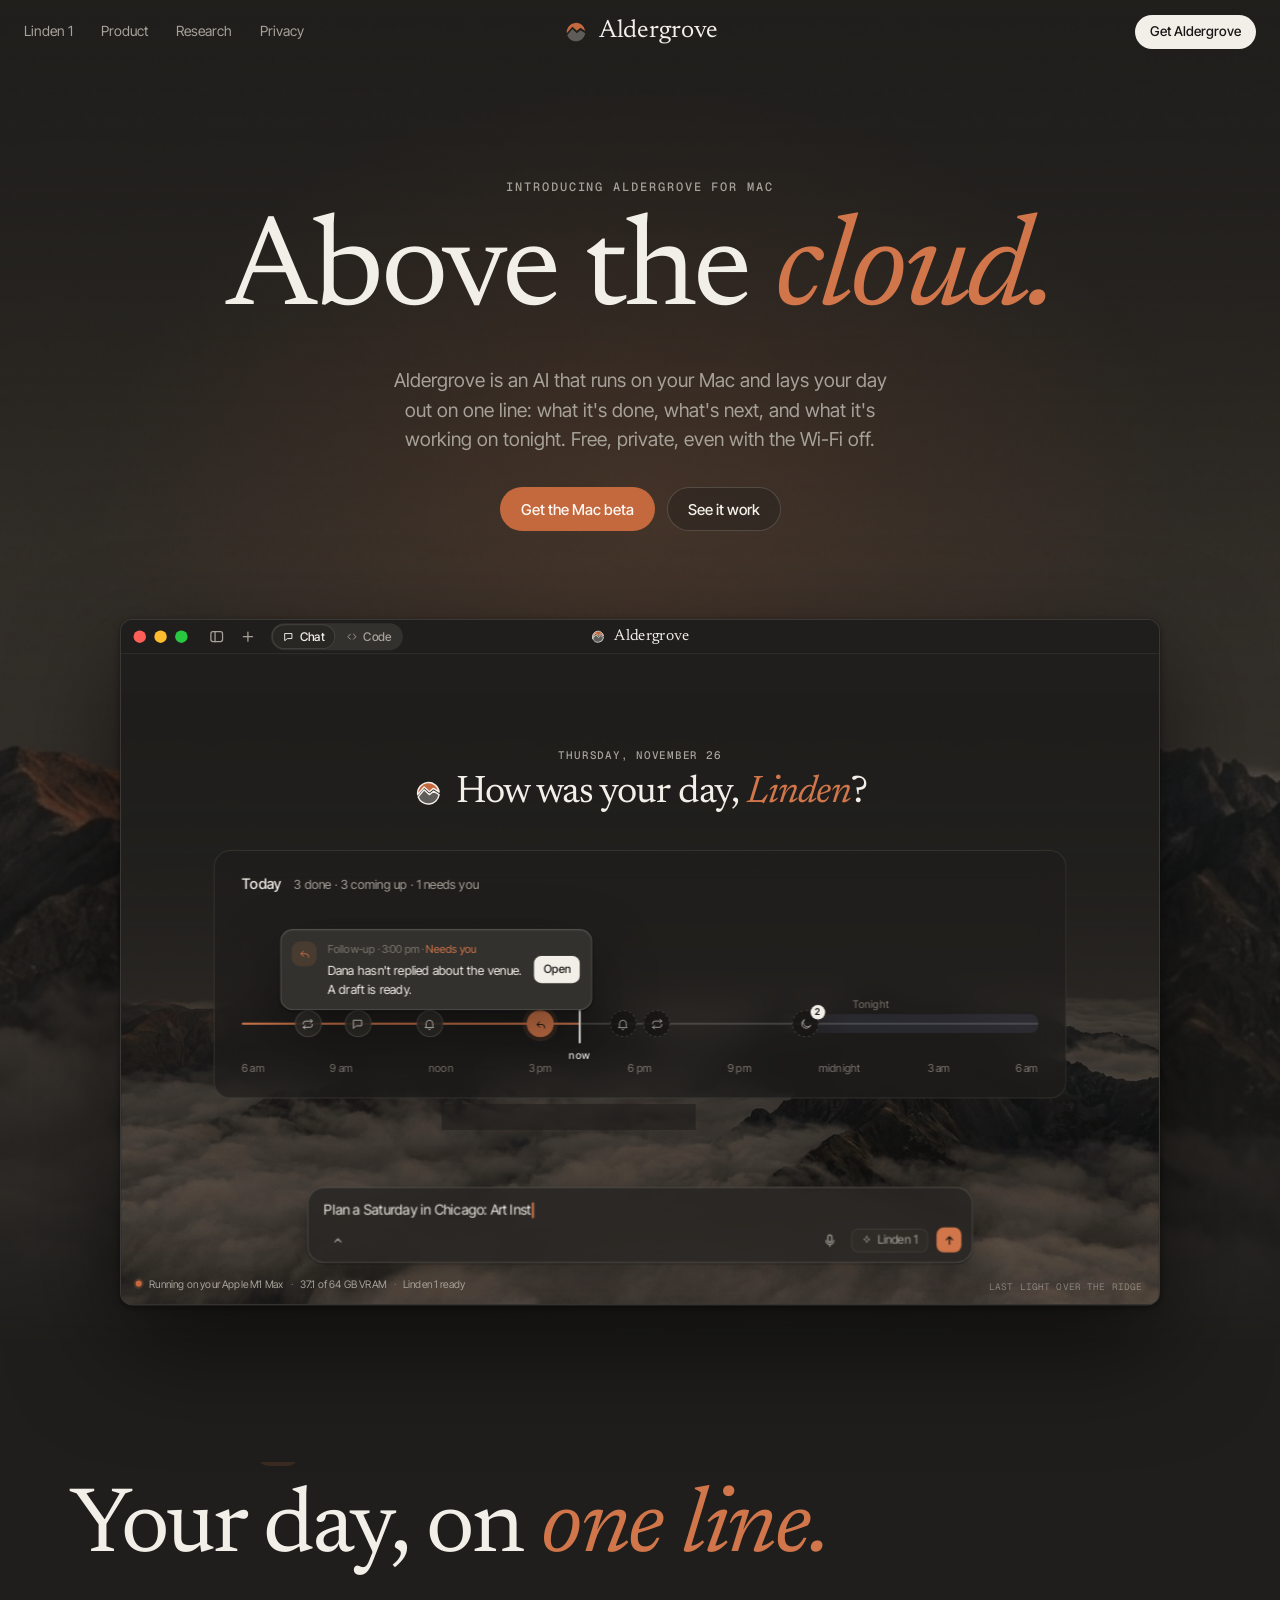
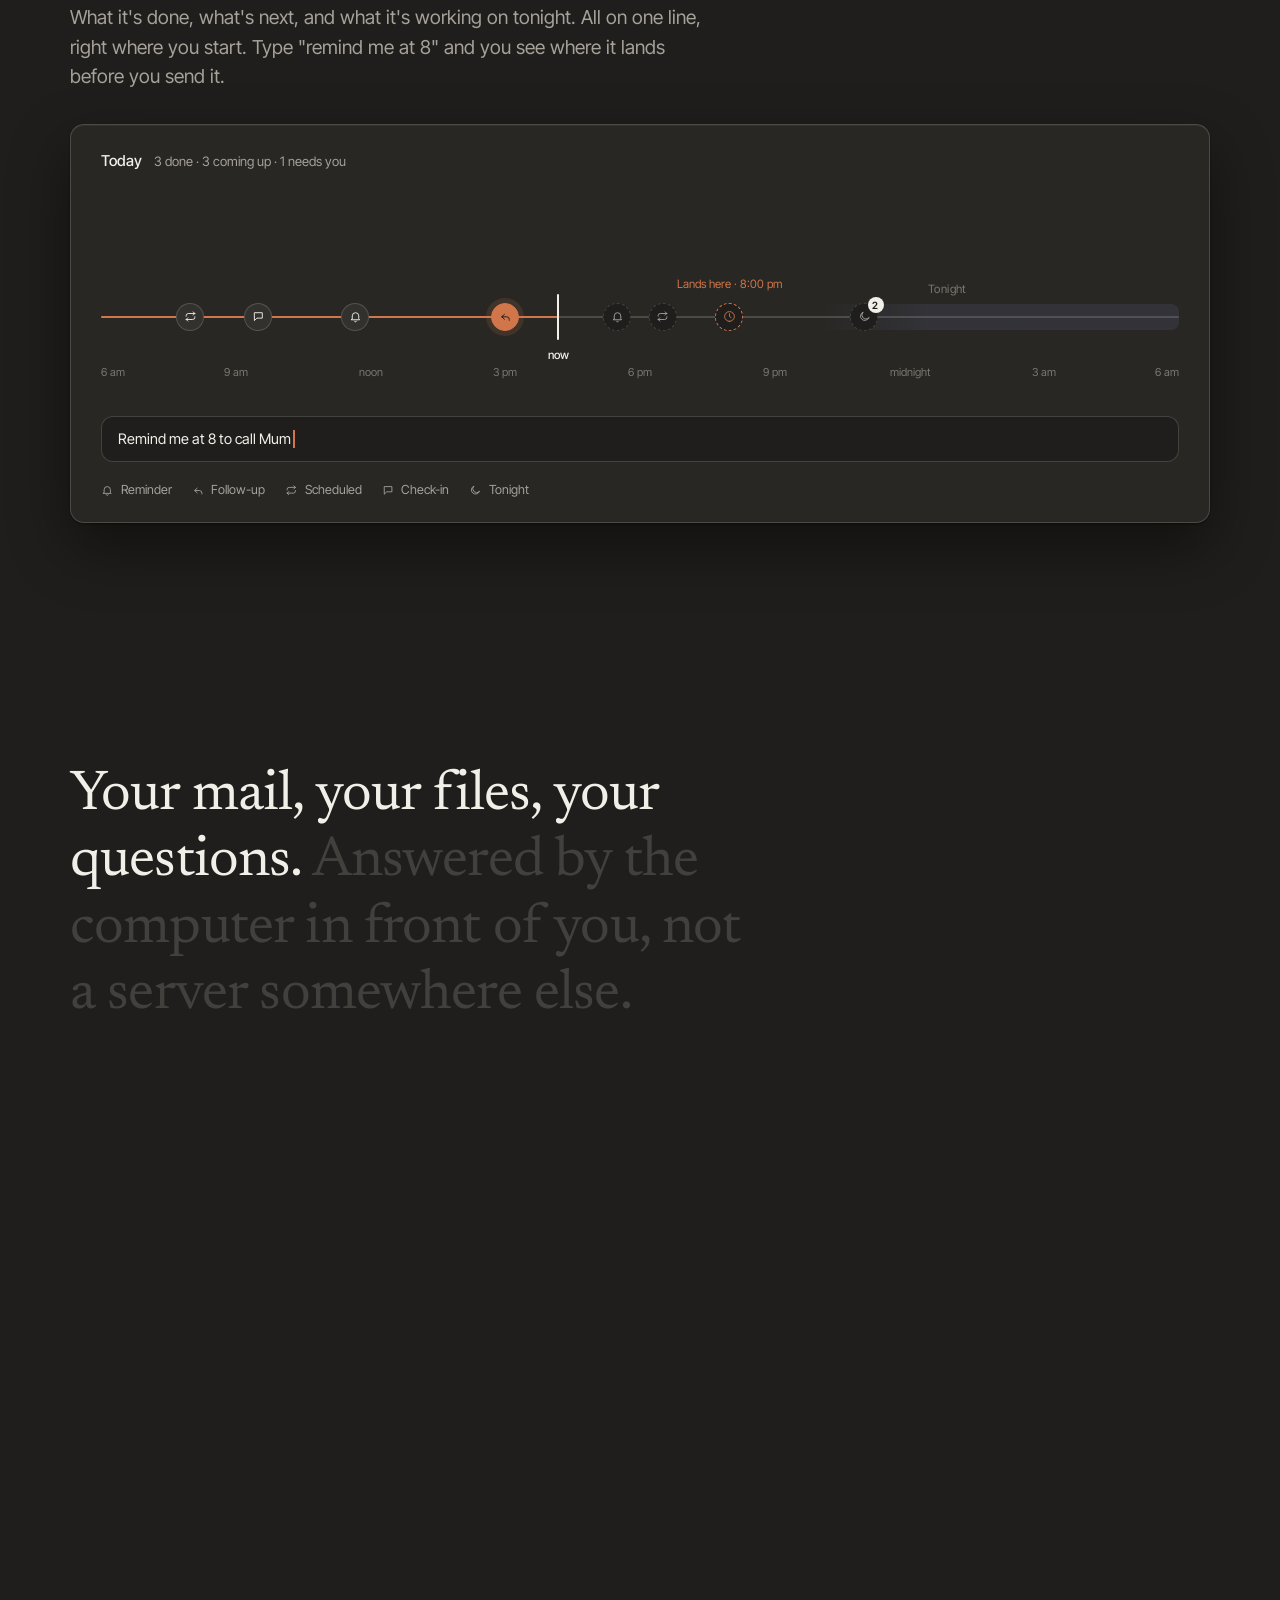
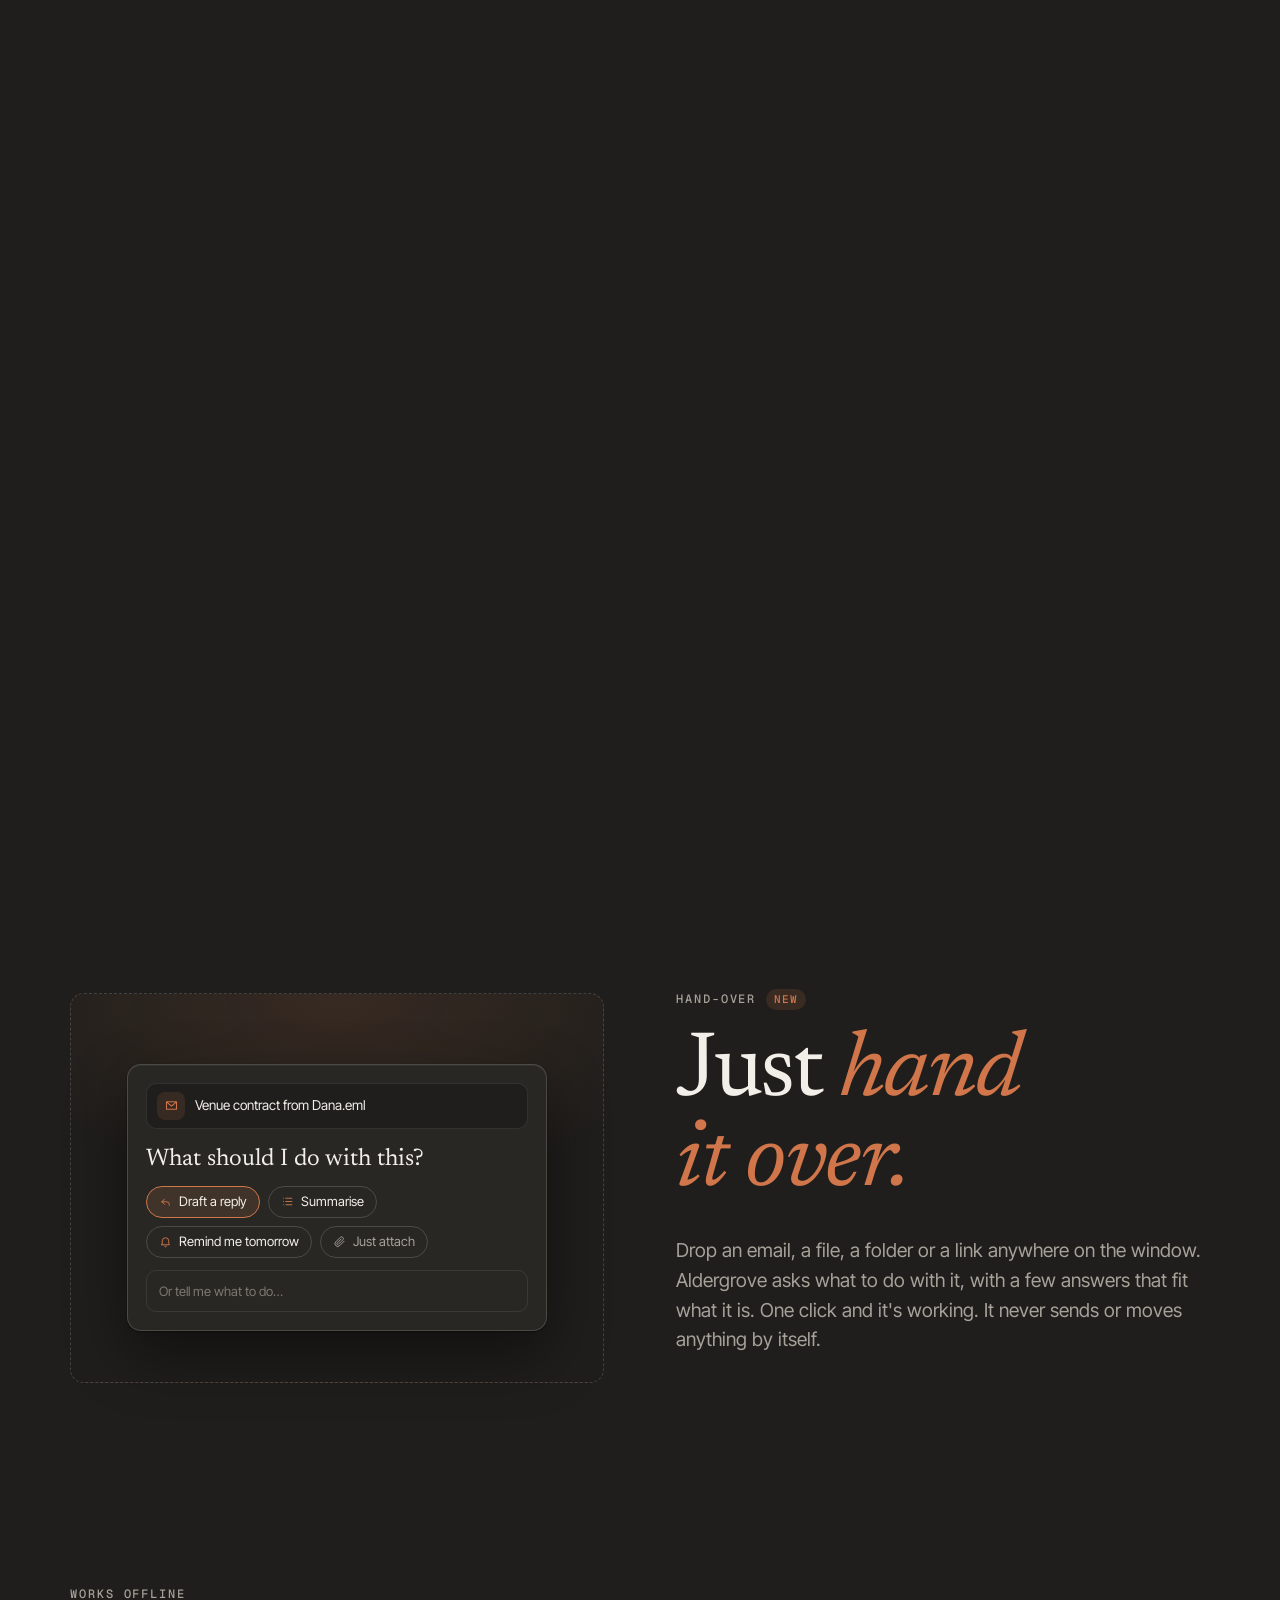
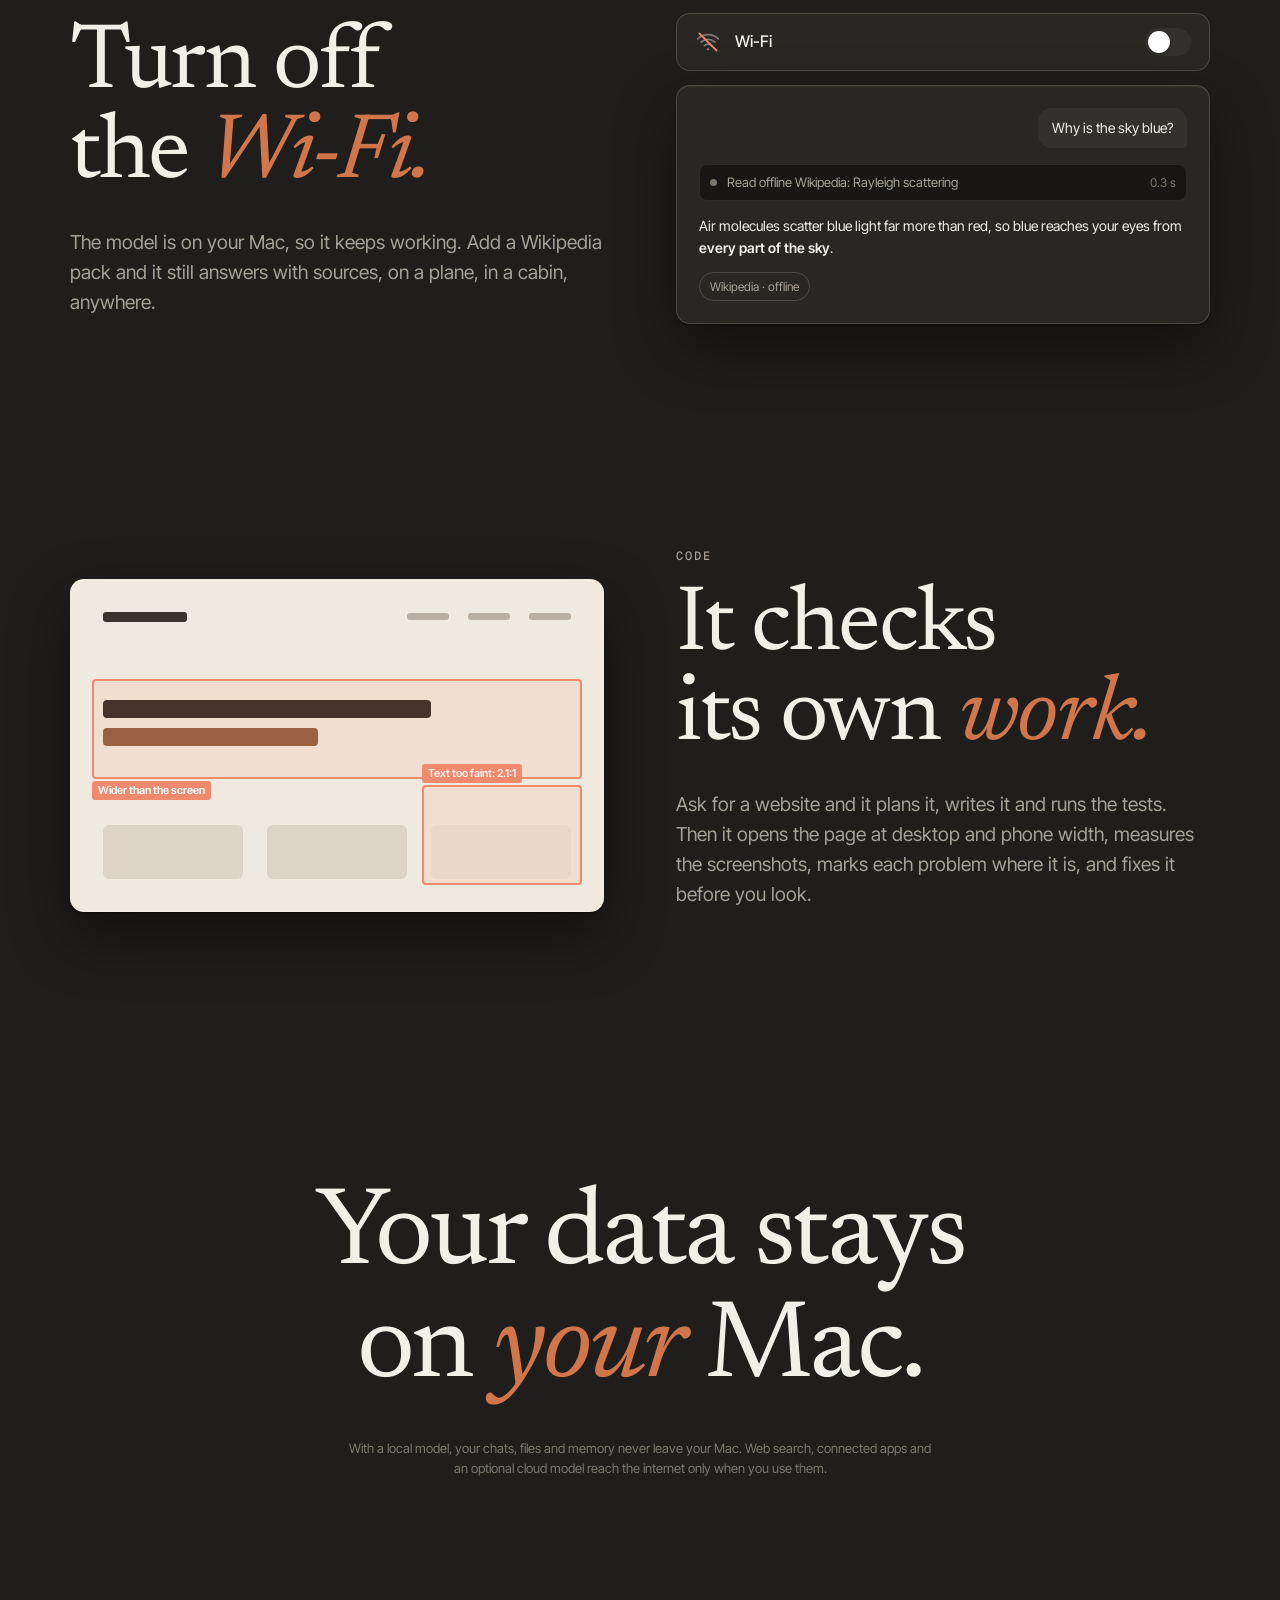
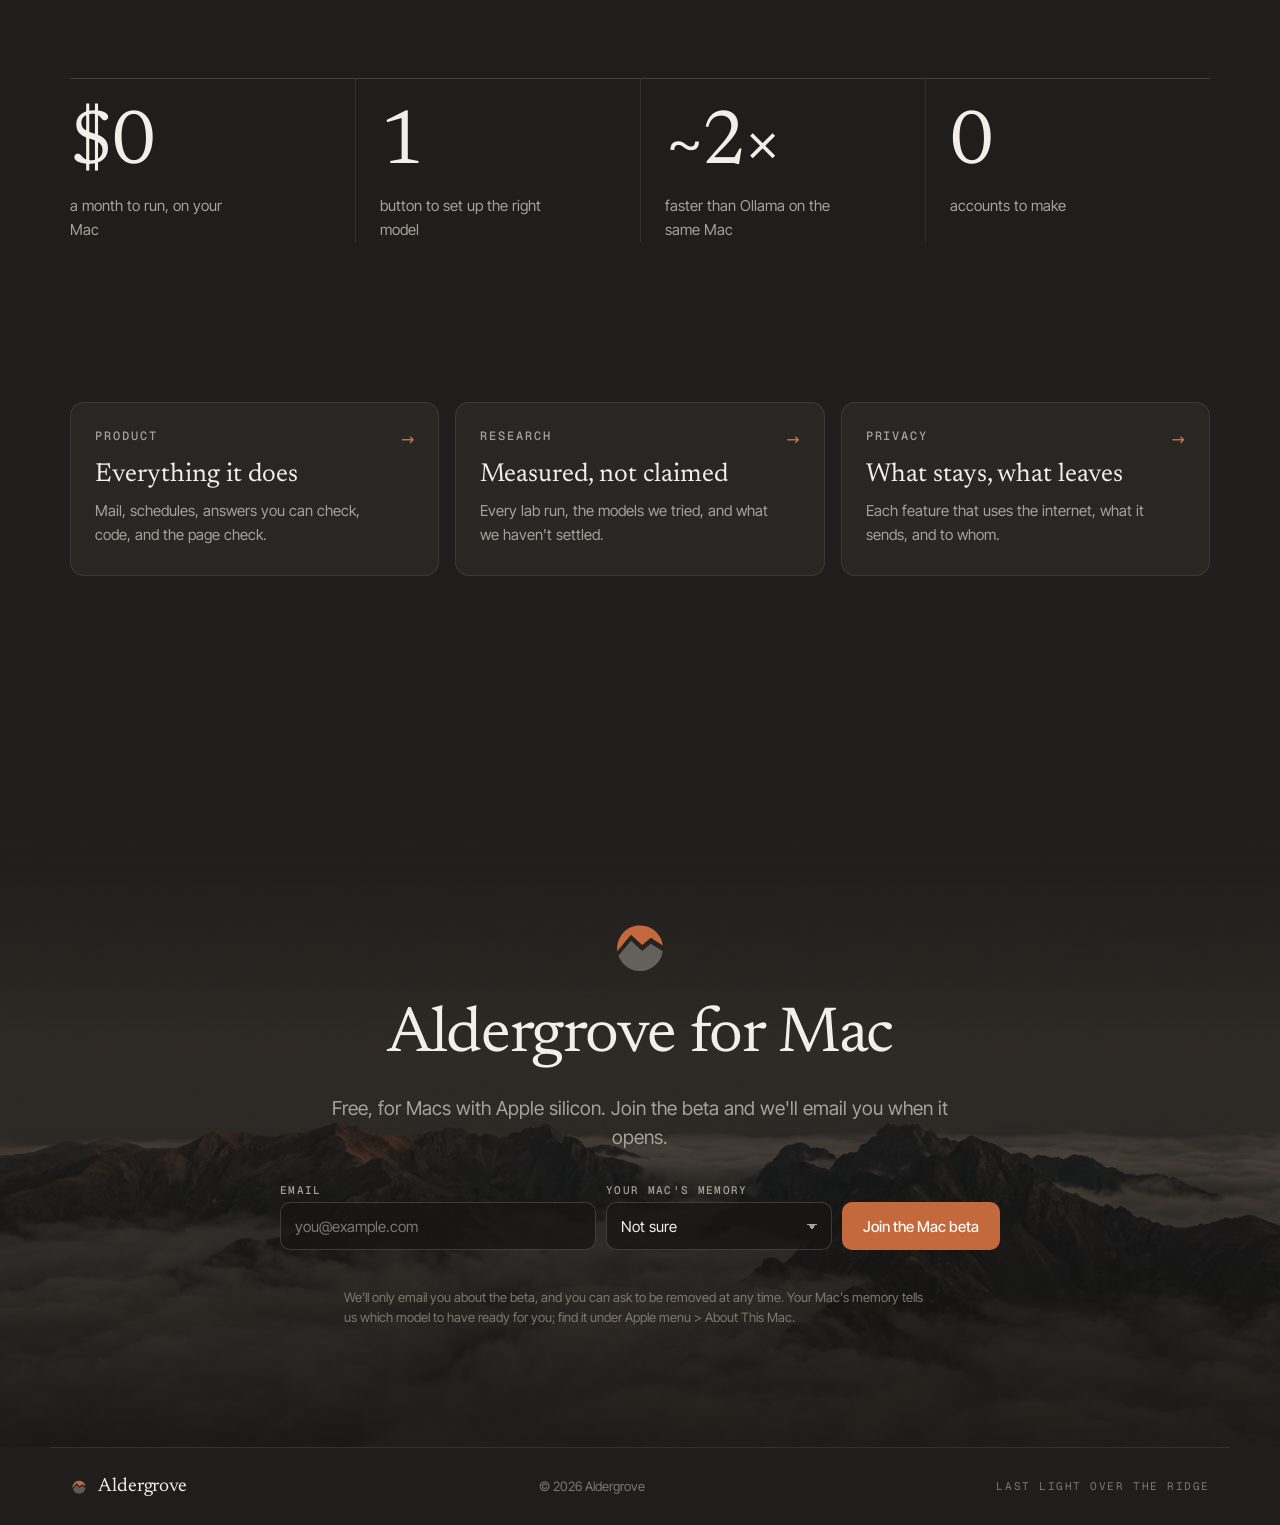
==== commit 39e90d22: "Update site test build" ====
--- a/index.html
+++ b/index.html
@@ -63,7 +63,7 @@
                   <div class="aw-scenery" aria-hidden="true"><img src="./ridge.jpg" alt="" /></div>
                   <div class="aw-landing">
                     <p class="aw-date">Thursday, November 26</p>
-                    <p class="aw-greet"><span class="mark aw-greet-mark" data-mark></span><span>How was your day, <em>Maya</em>?</span></p>
+                    <p class="aw-greet"><span class="mark aw-greet-mark" data-mark></span><span>How was your day, <em>Linden</em>?</span></p>
                     <div class="aw-dl dl-demo static" aria-hidden="true"><div class="dl-head"><span class="dl-title">Today</span><span class="dl-summary">3 done &middot; 3 coming up &middot; 1 needs you</span></div>
           <div class="dl-track" aria-hidden="true">
             <div class="dl-rail"></div>
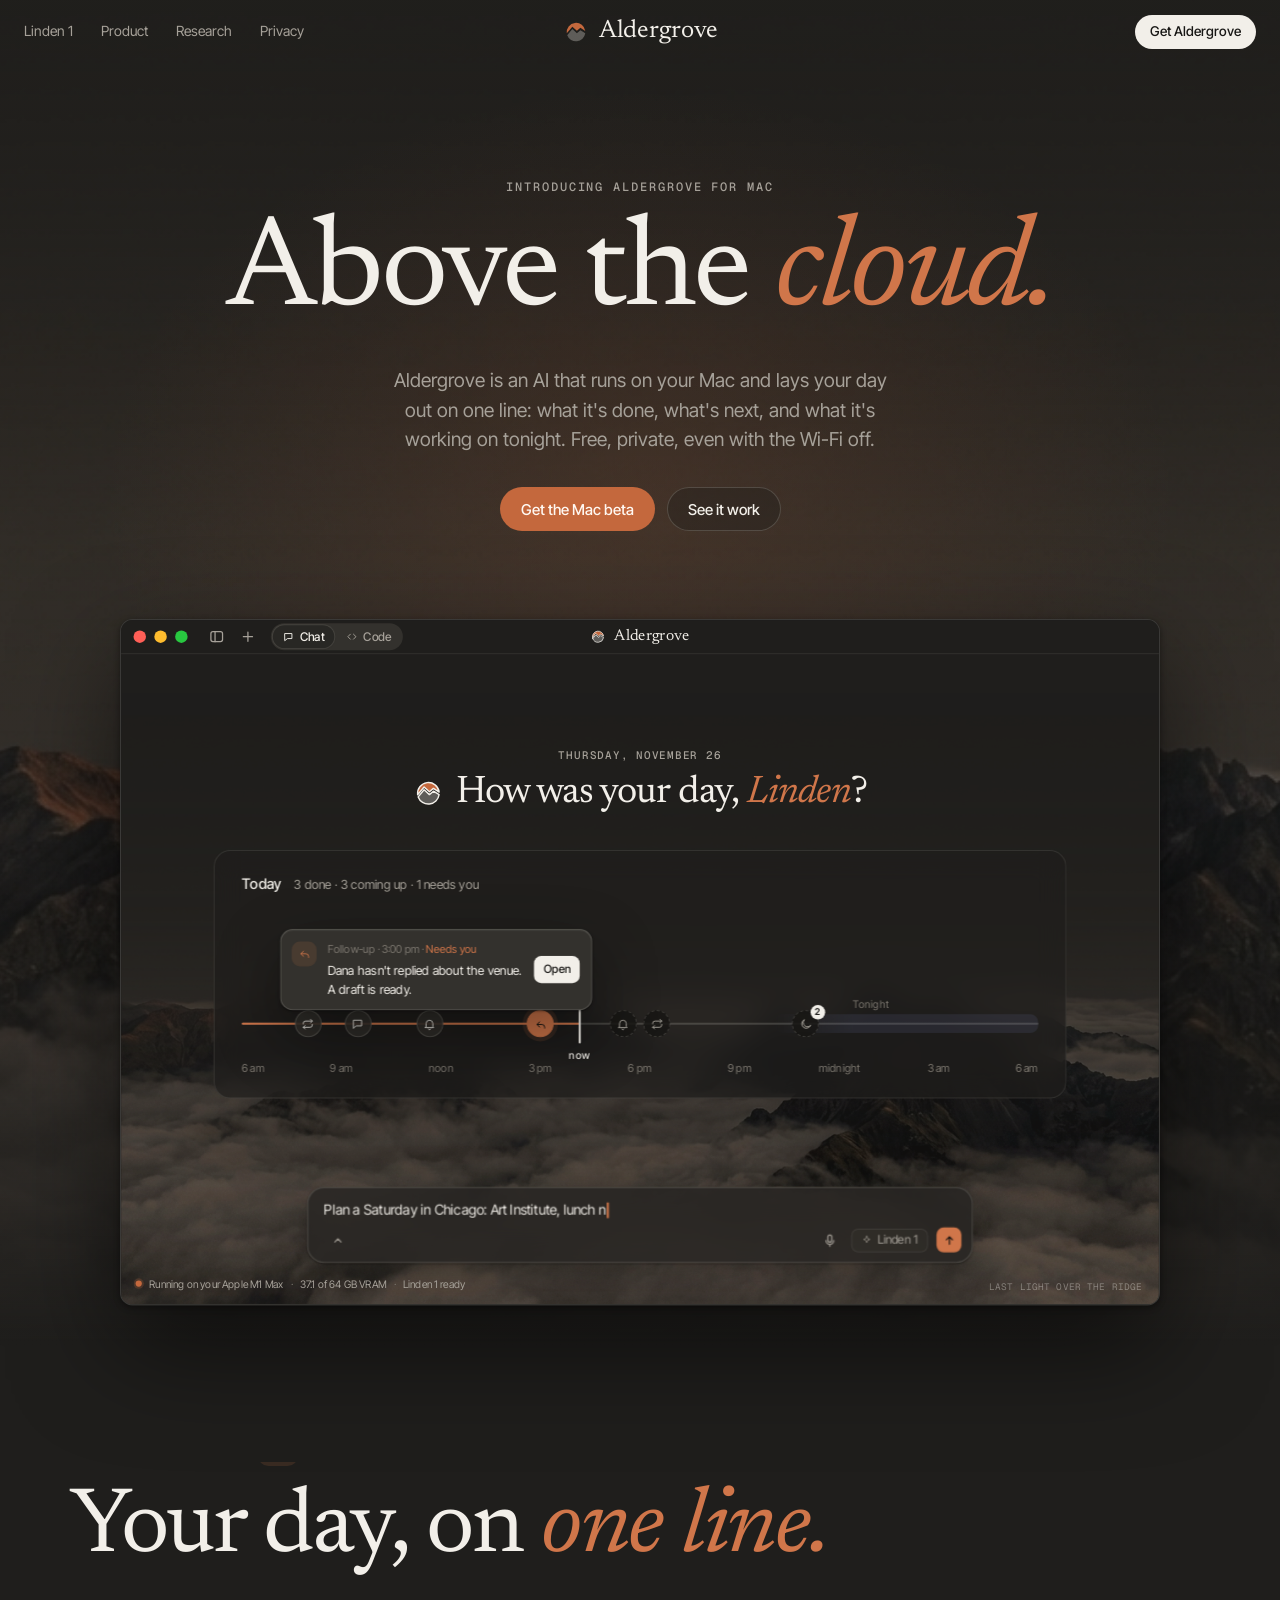
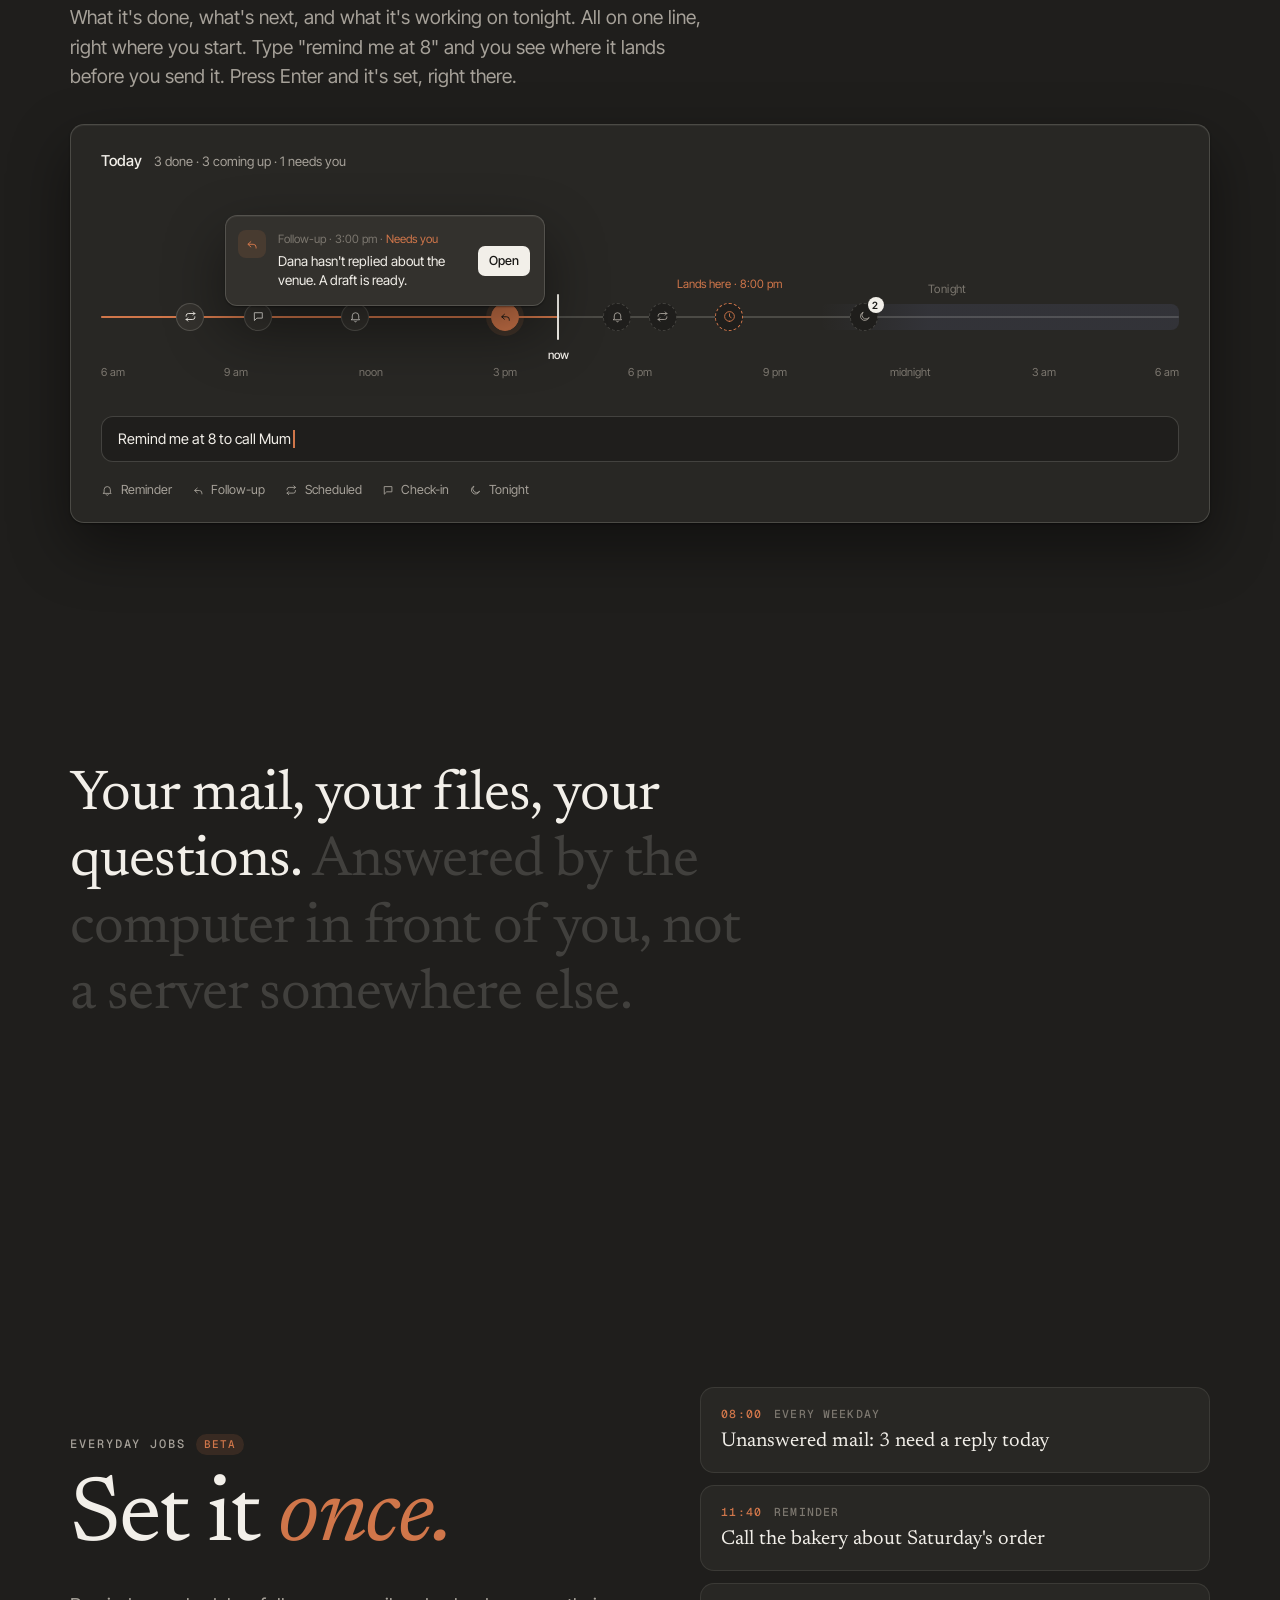
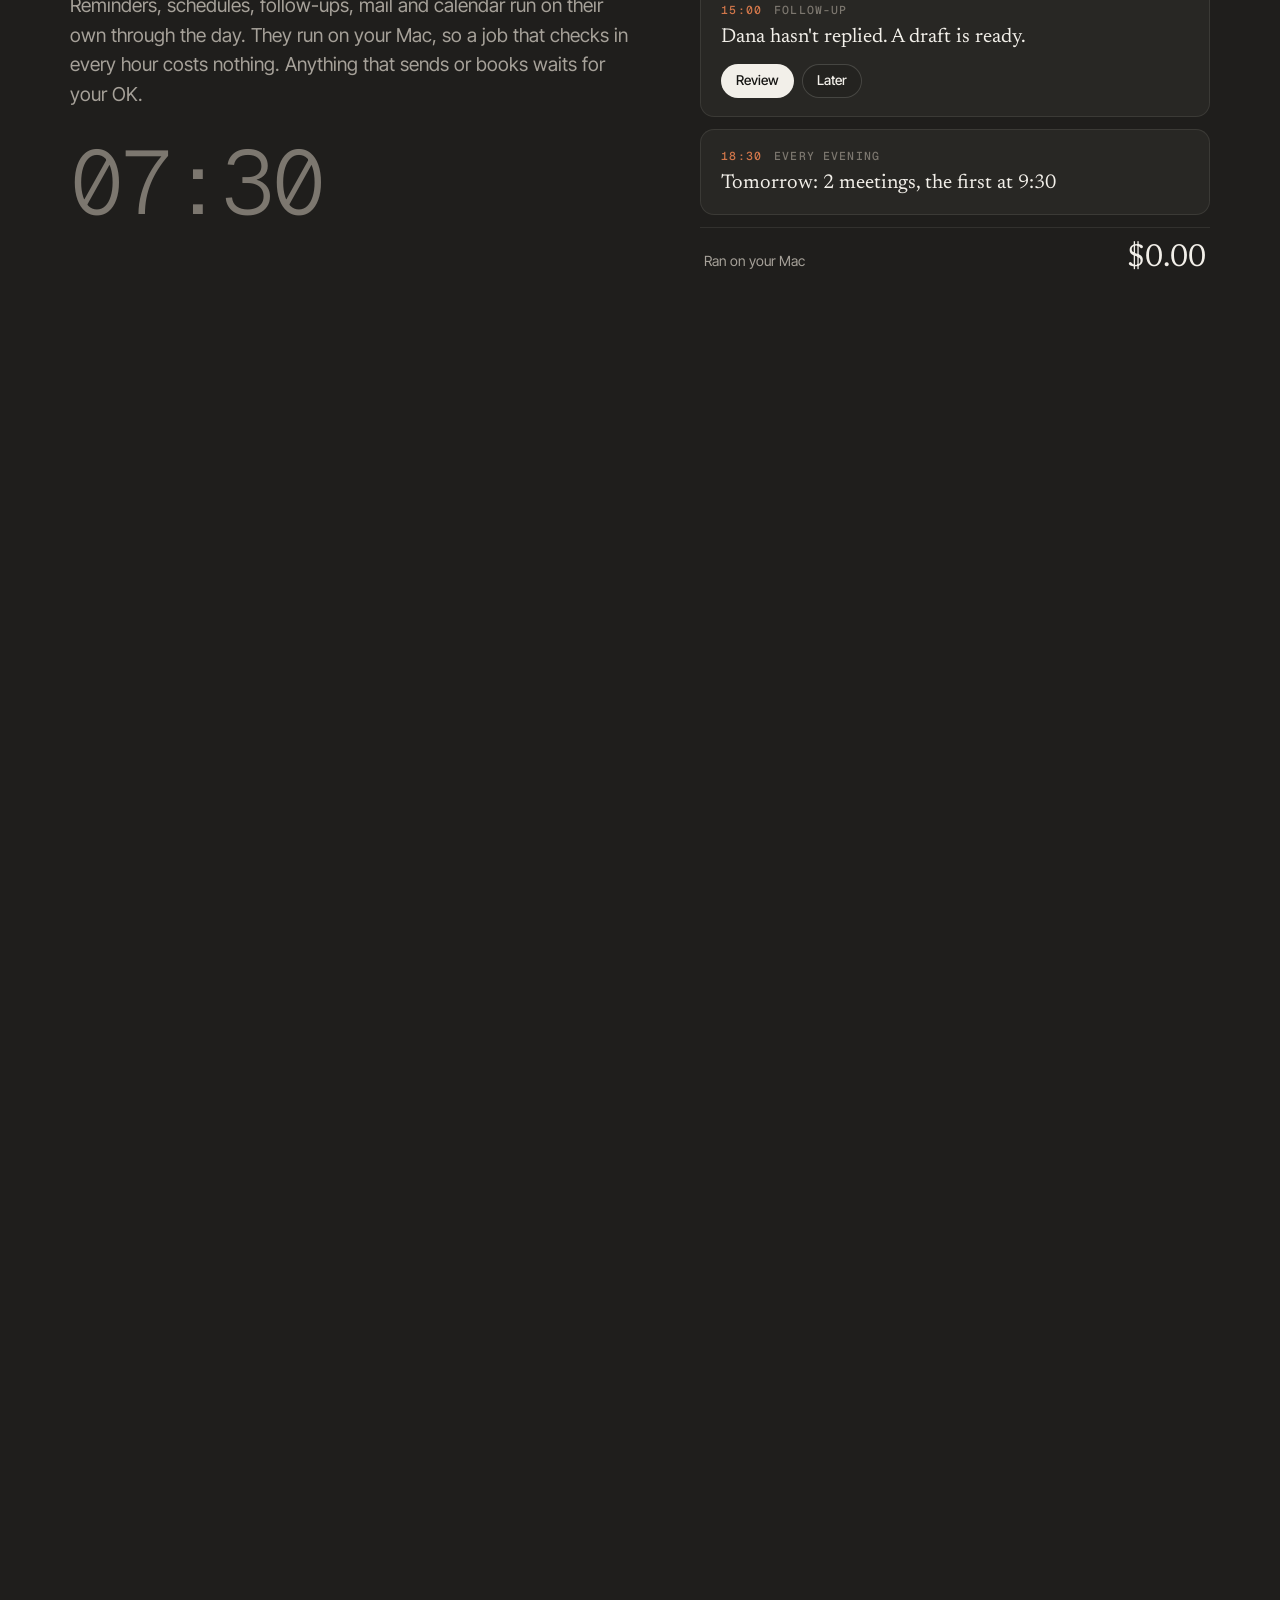
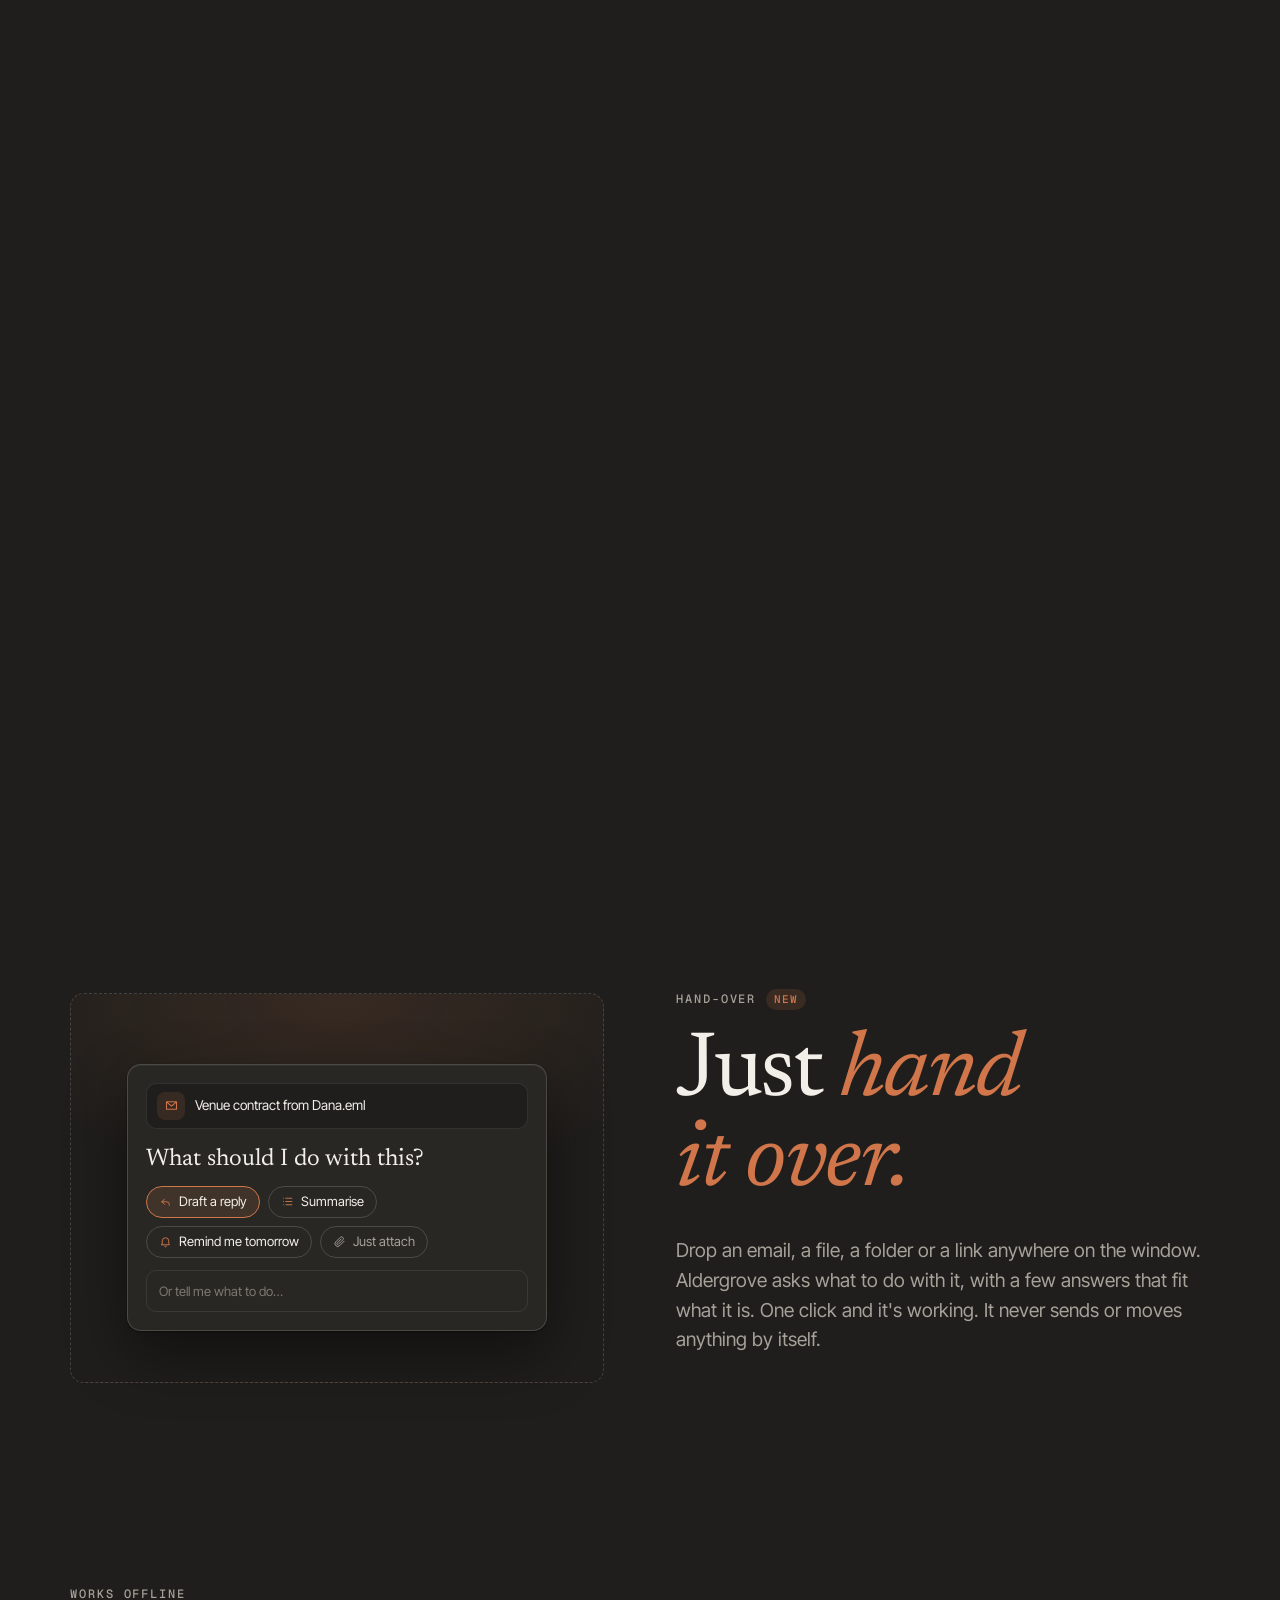
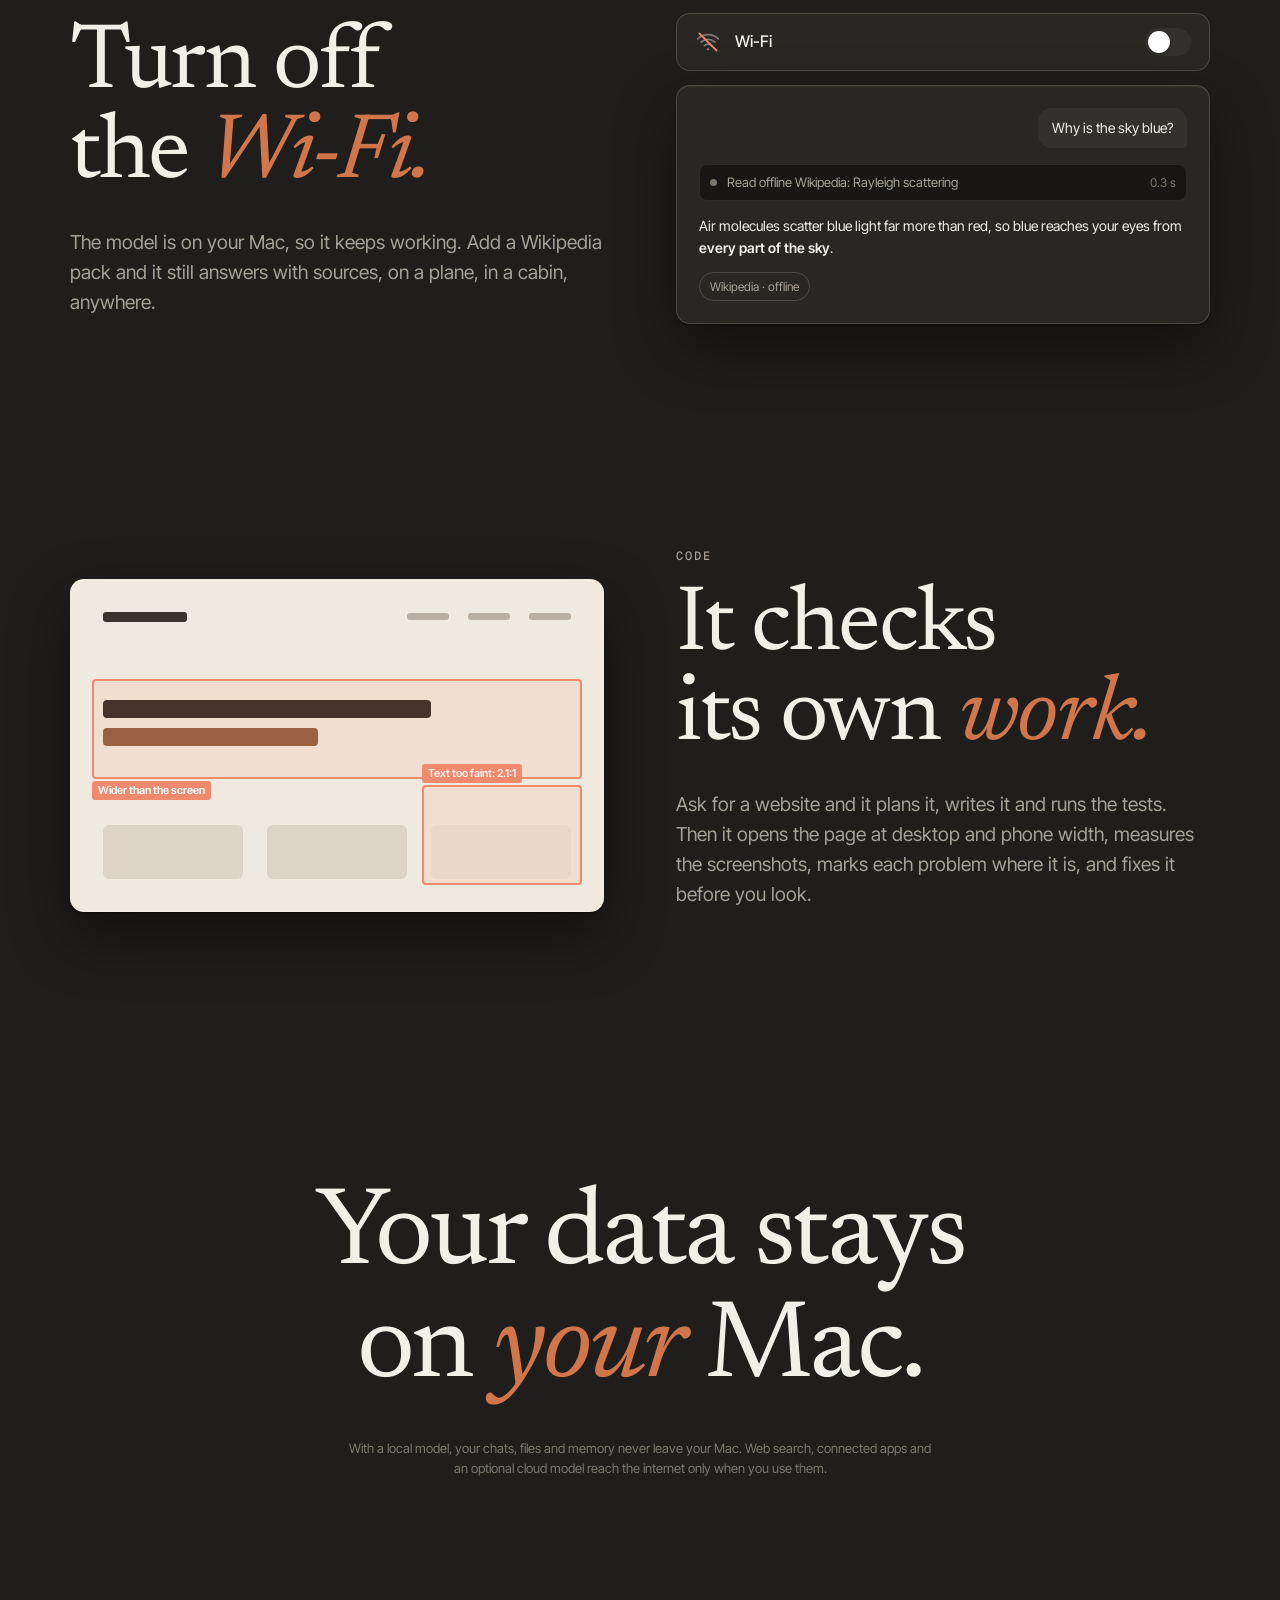
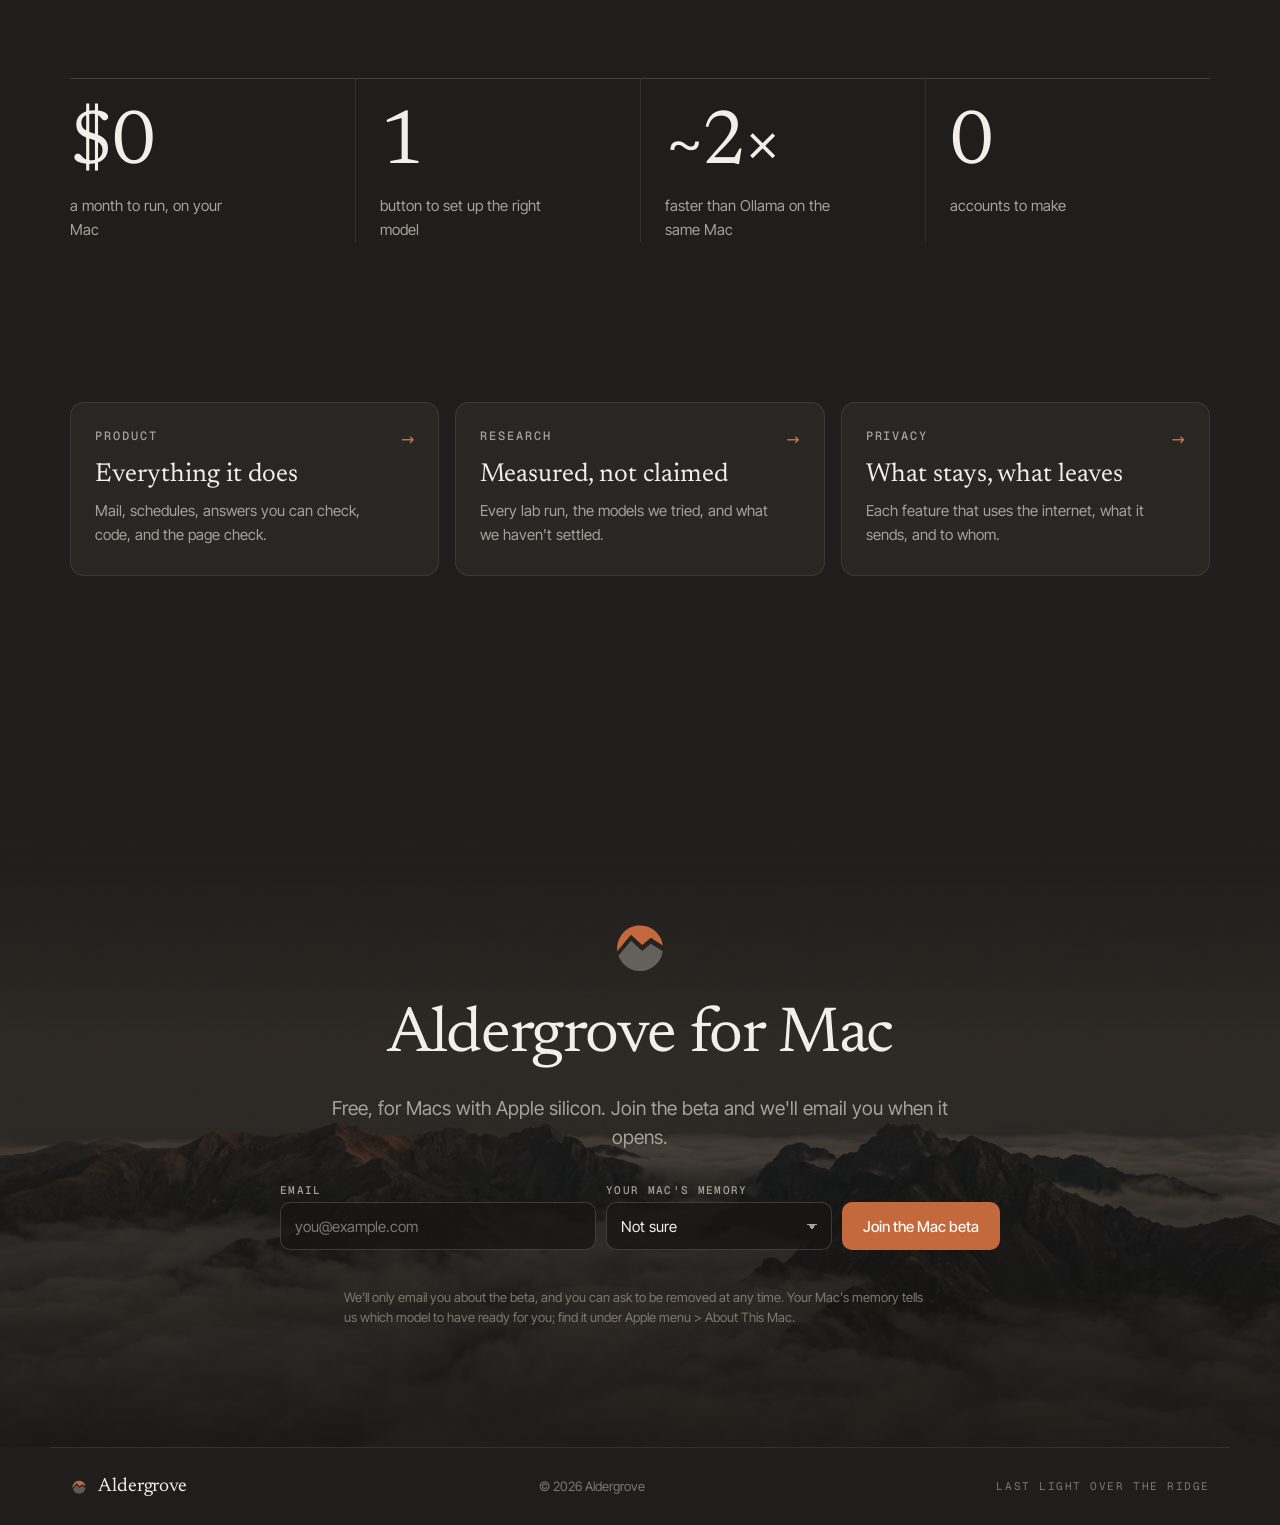
==== commit 074257d1: "Update site test build" ====
--- a/index.html
+++ b/index.html
@@ -101,7 +101,7 @@
           <h2 class="mega">Your day, on <em>one line.</em></h2>
           <p class="lede">
             What it's done, what's next, and what it's working on tonight. All on one line, right where you start. Type
-            "remind me at 8" and you see where it lands before you send it.
+            "remind me at 8" and you see where it lands before you send it. Press Enter and it's set, right there.
           </p>
         </div>
         <div class="dl-demo" aria-label="The day line: 4 done, 3 coming up, 1 needs you">
